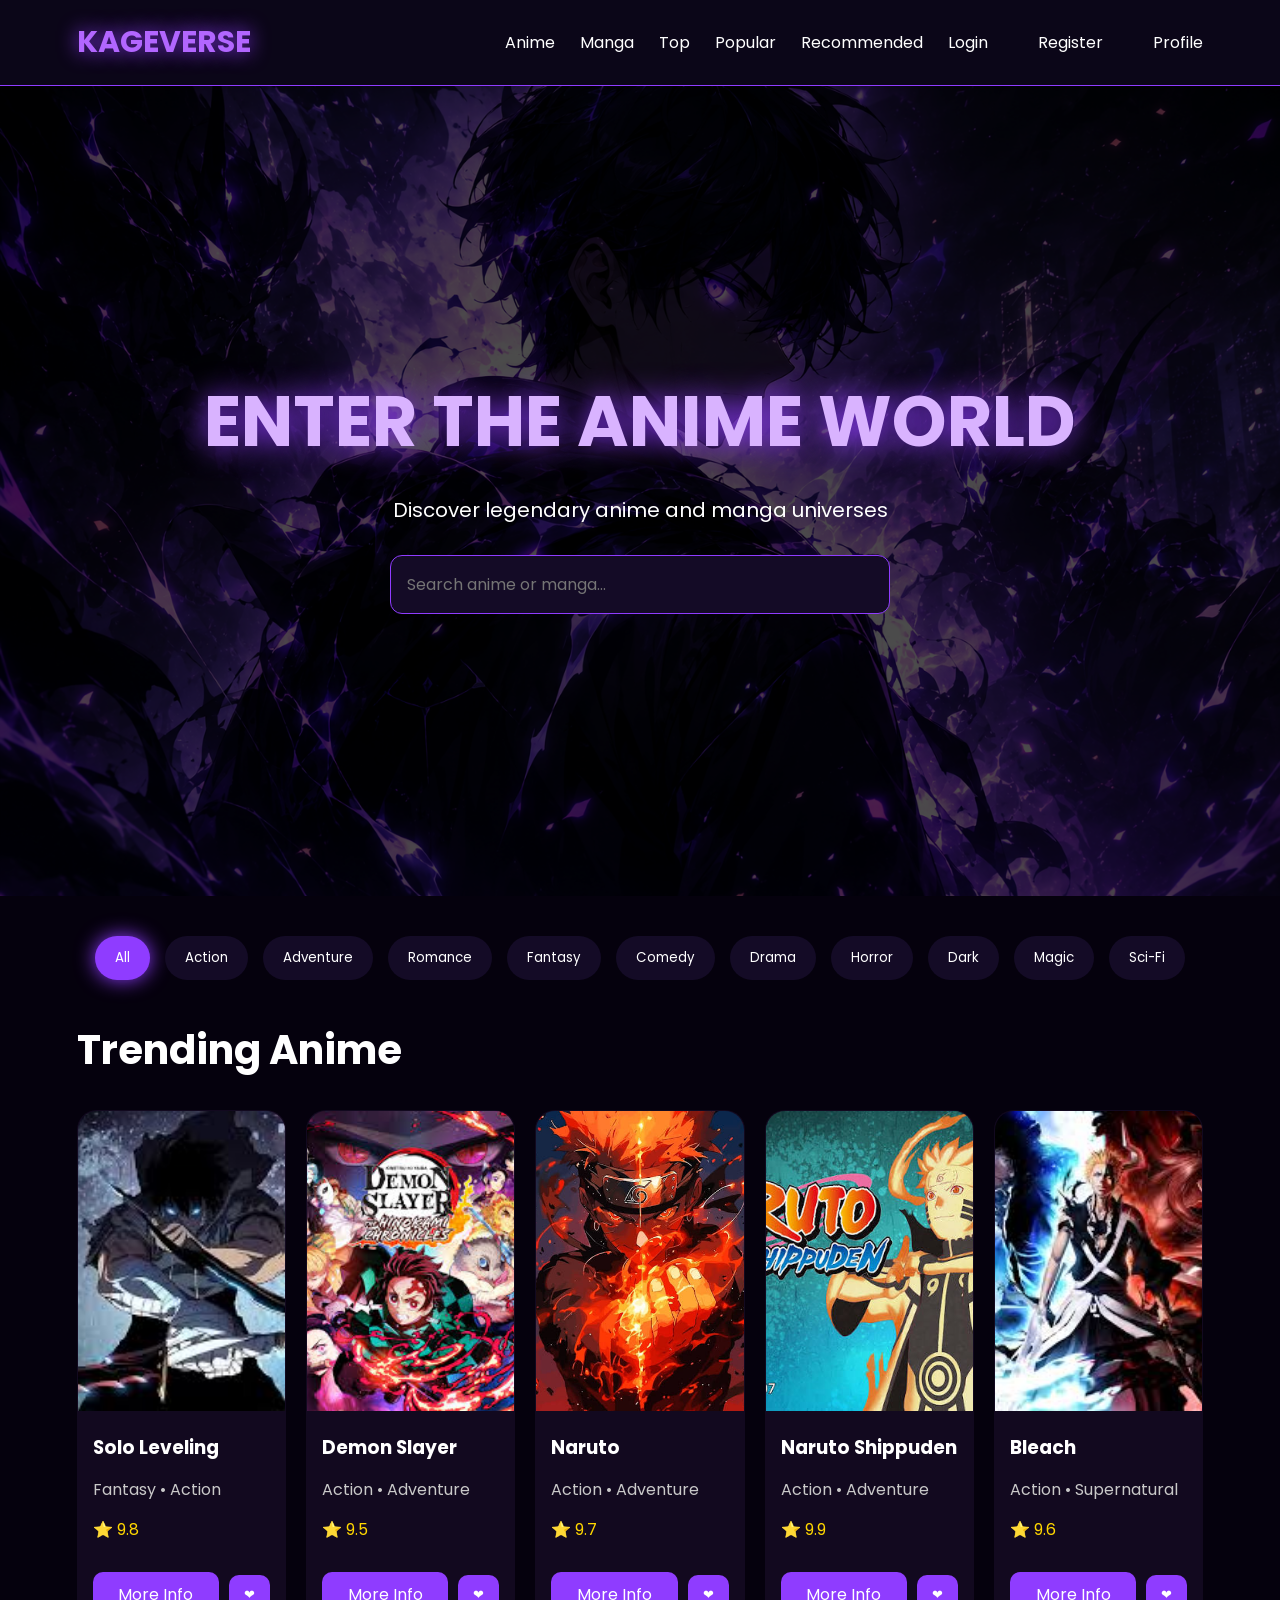
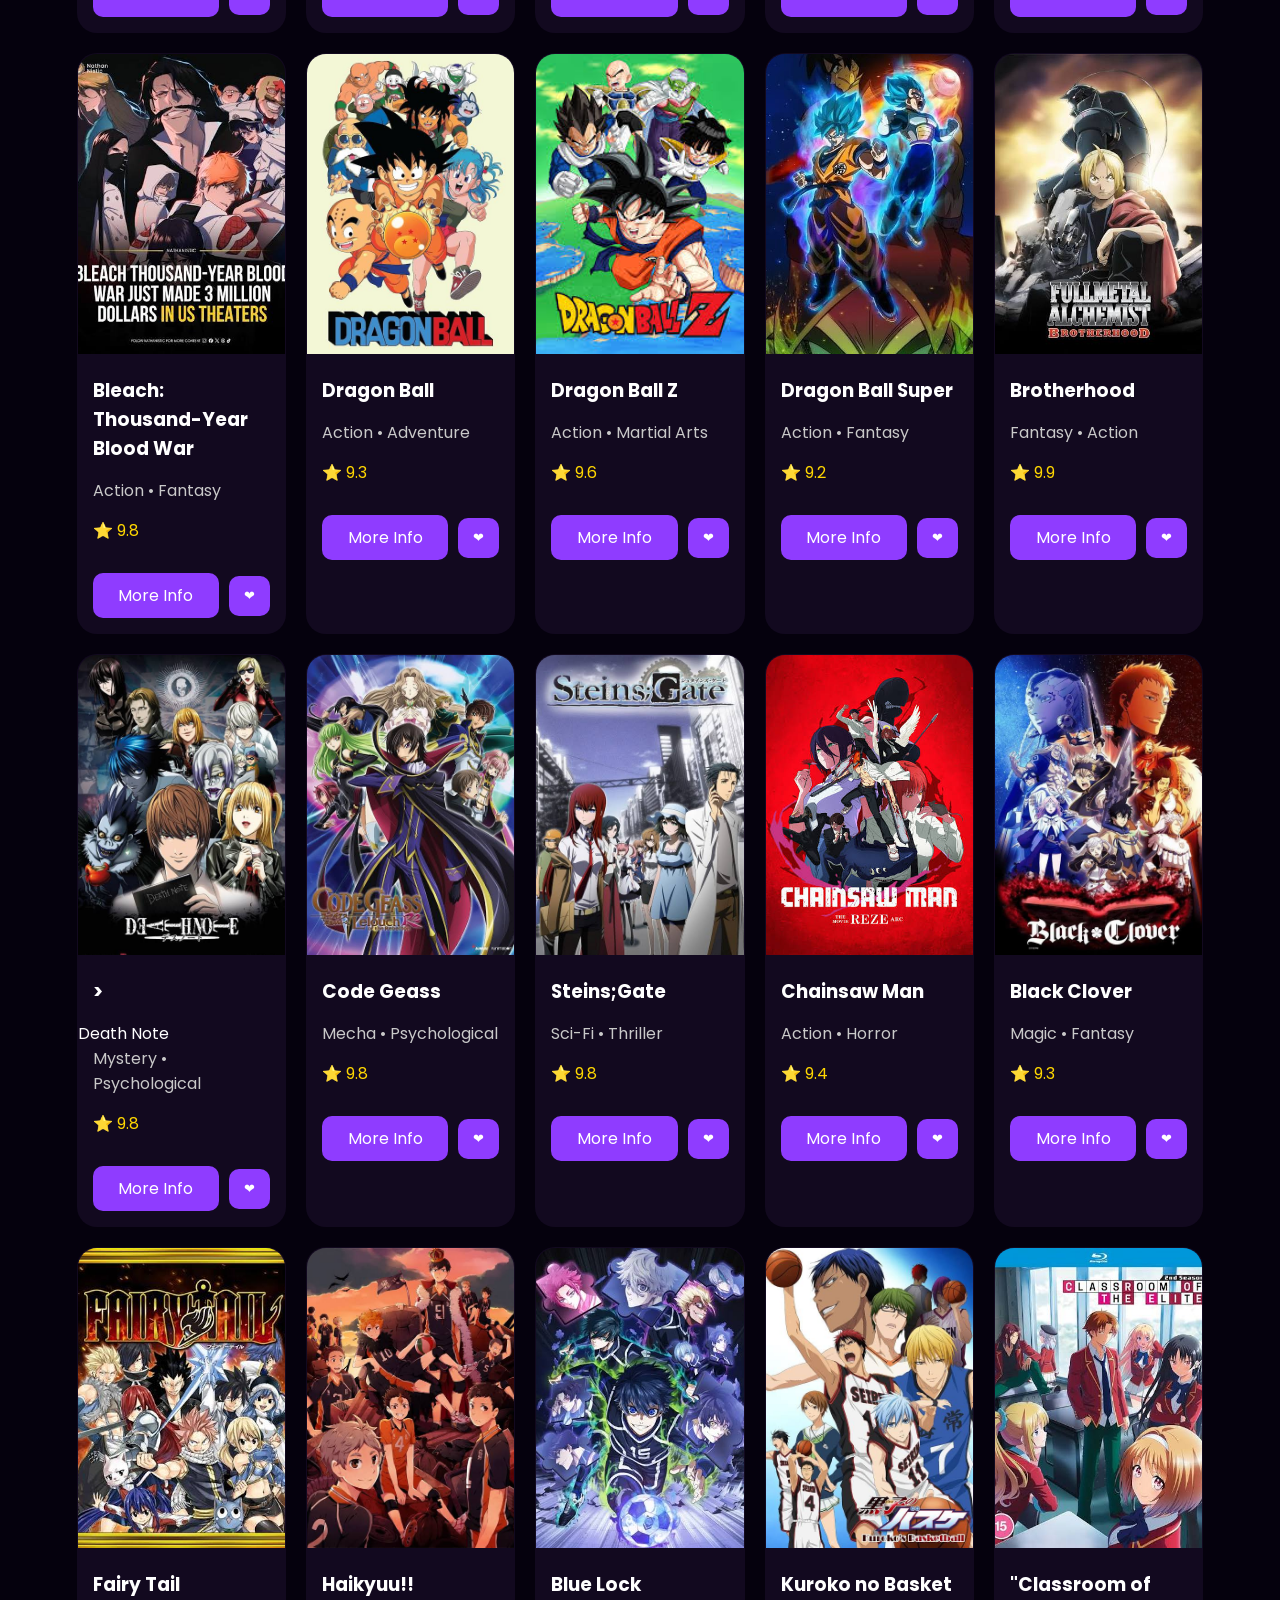
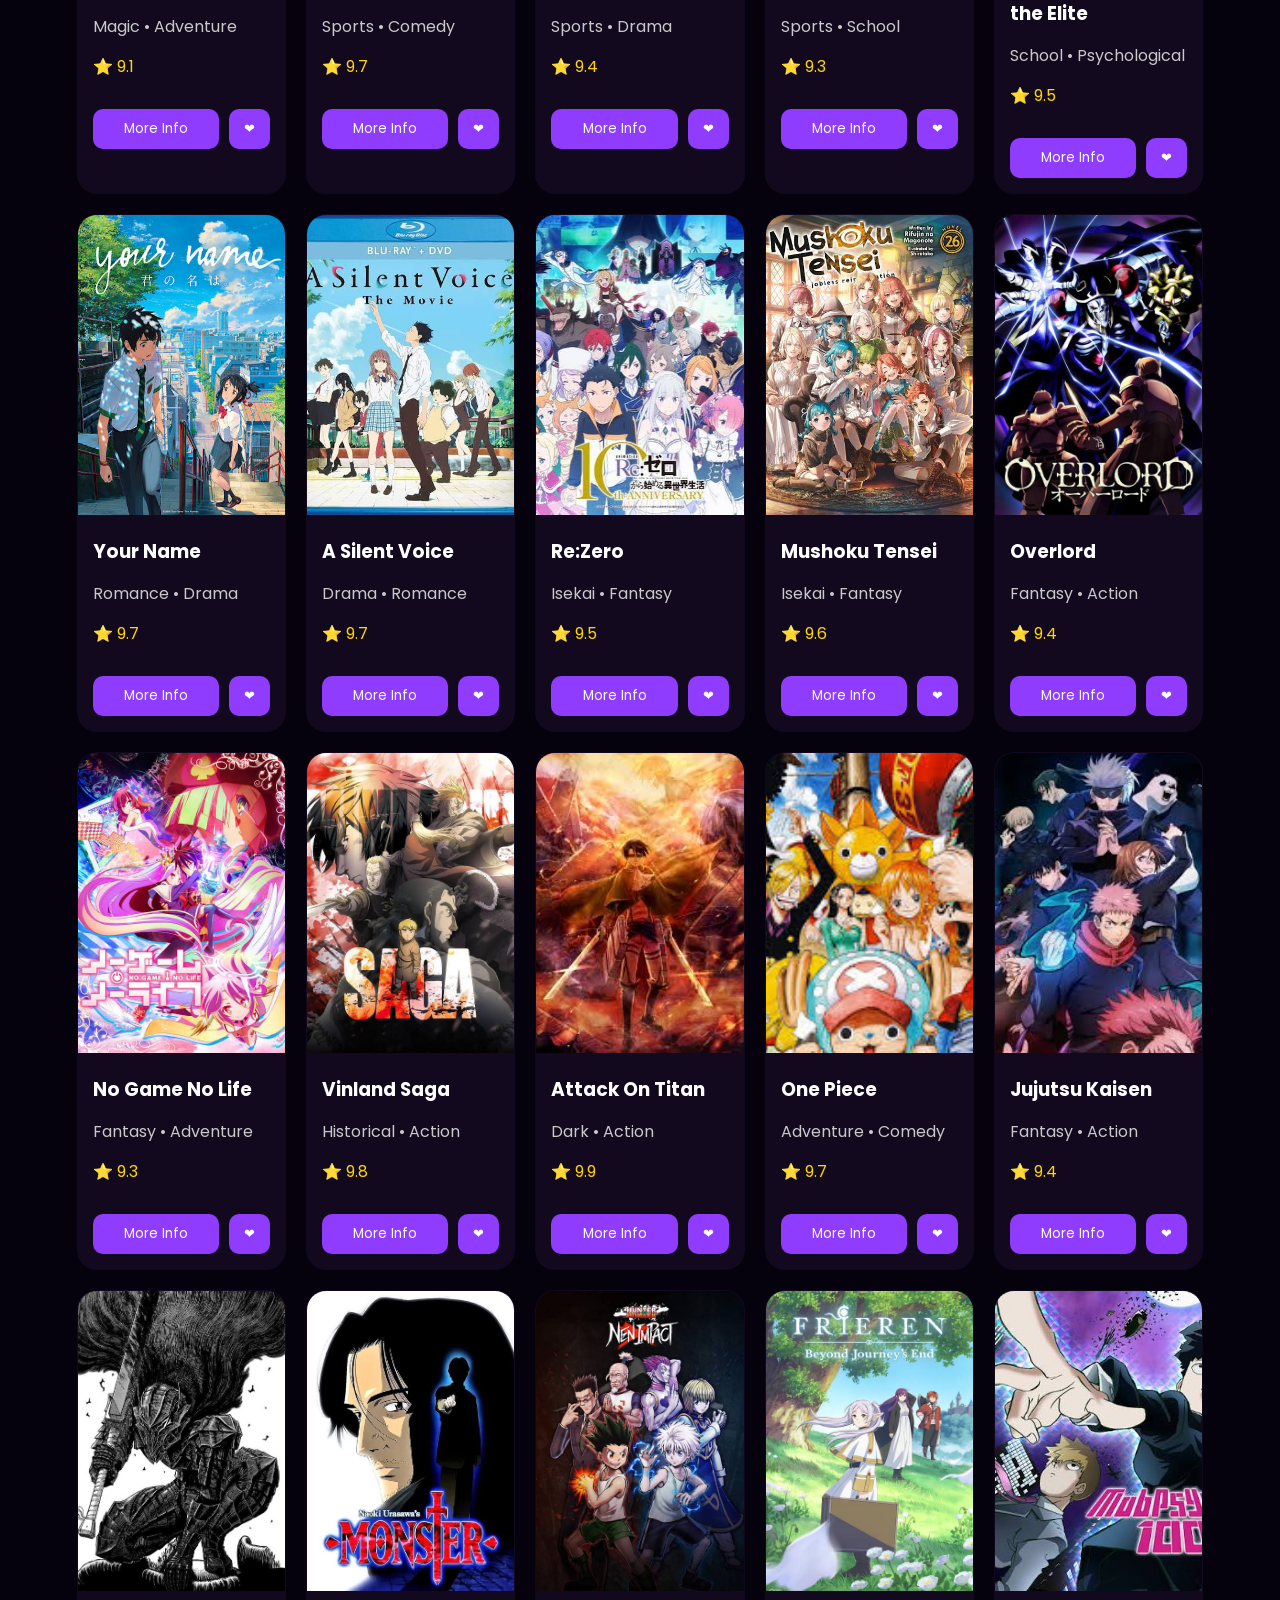
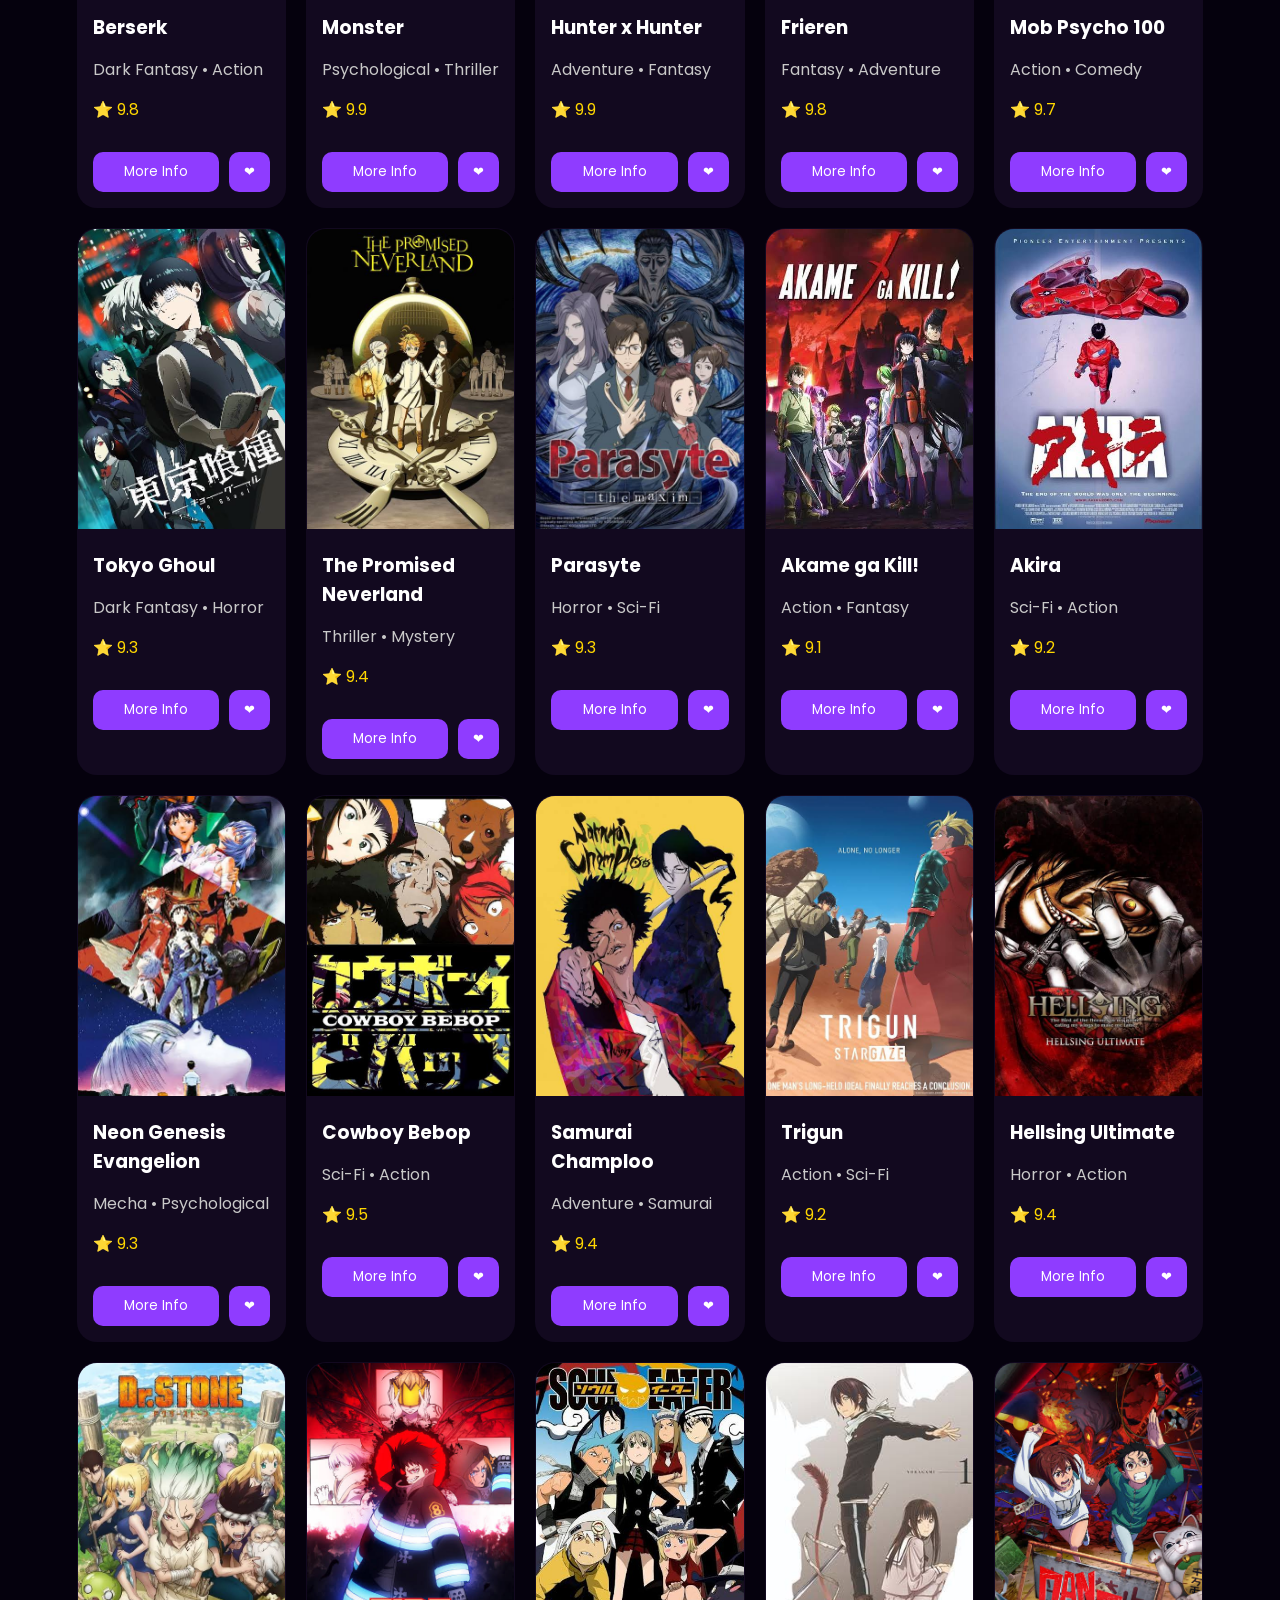
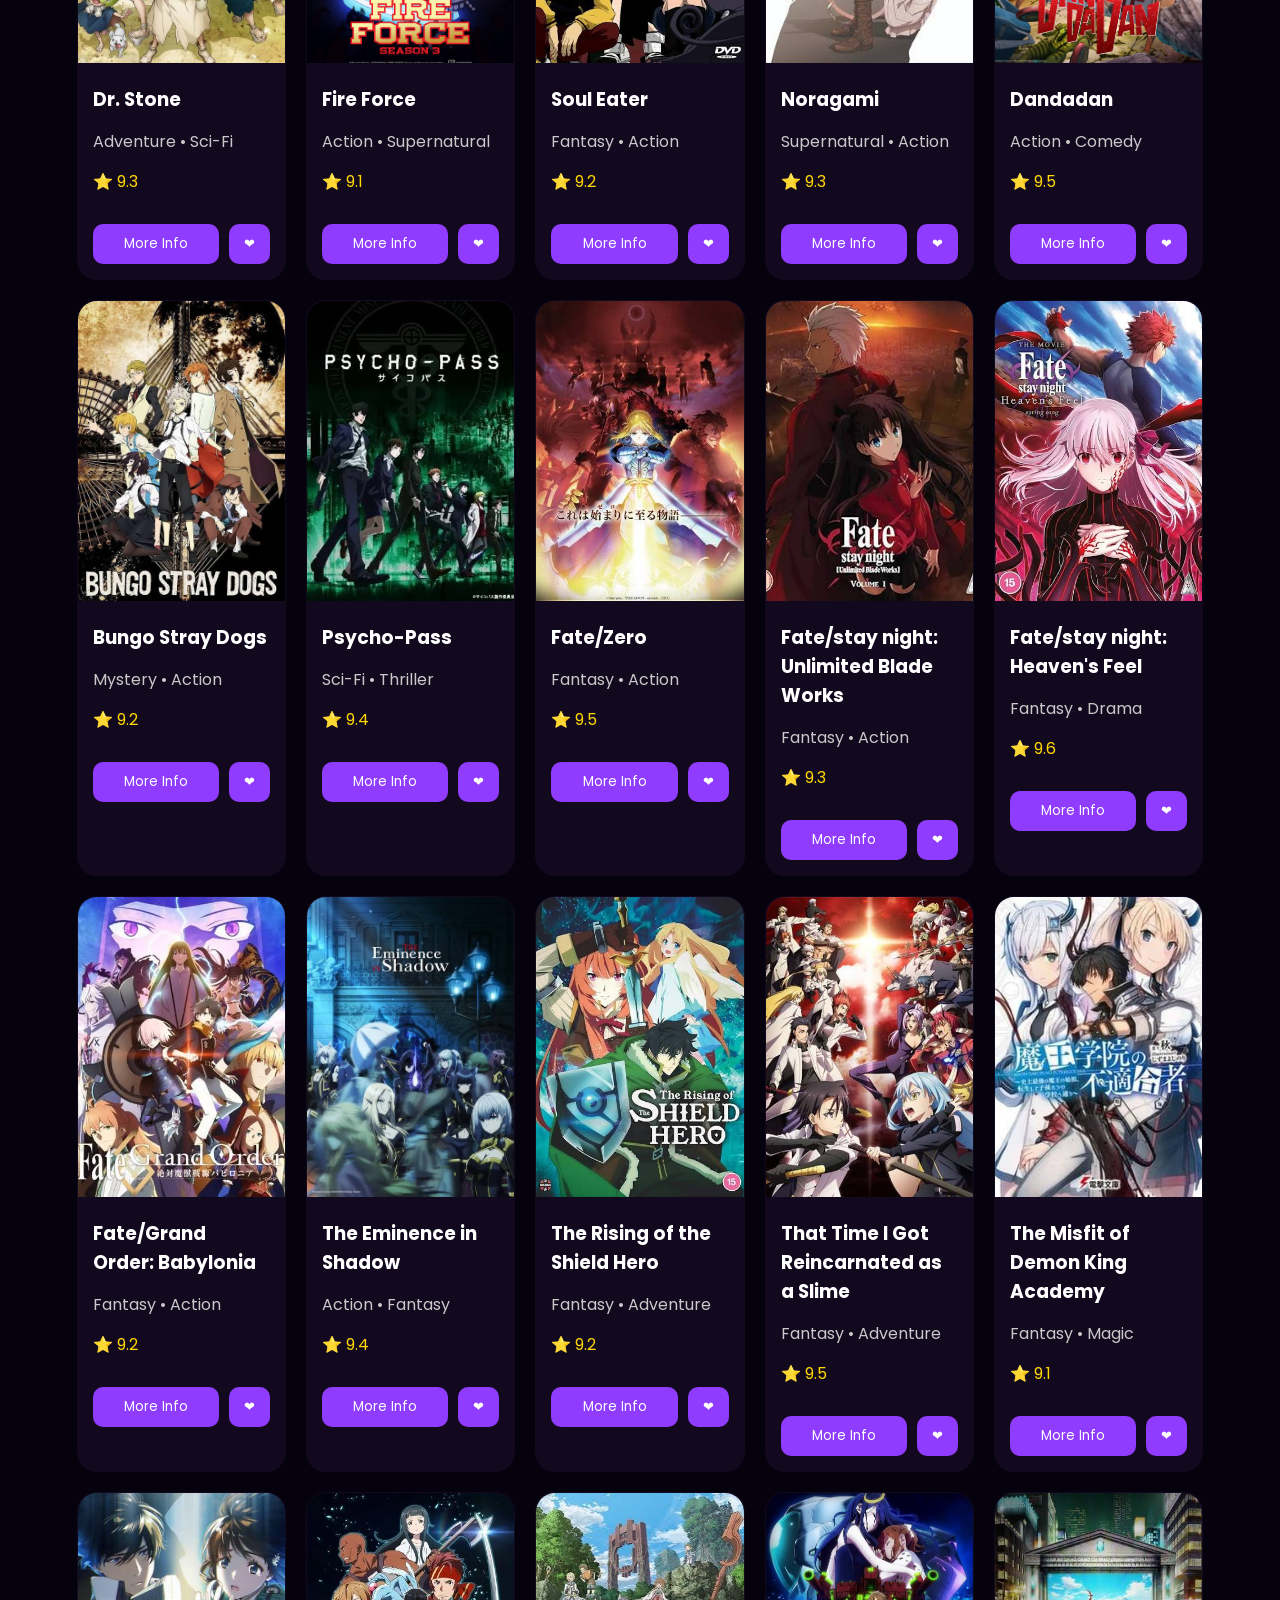
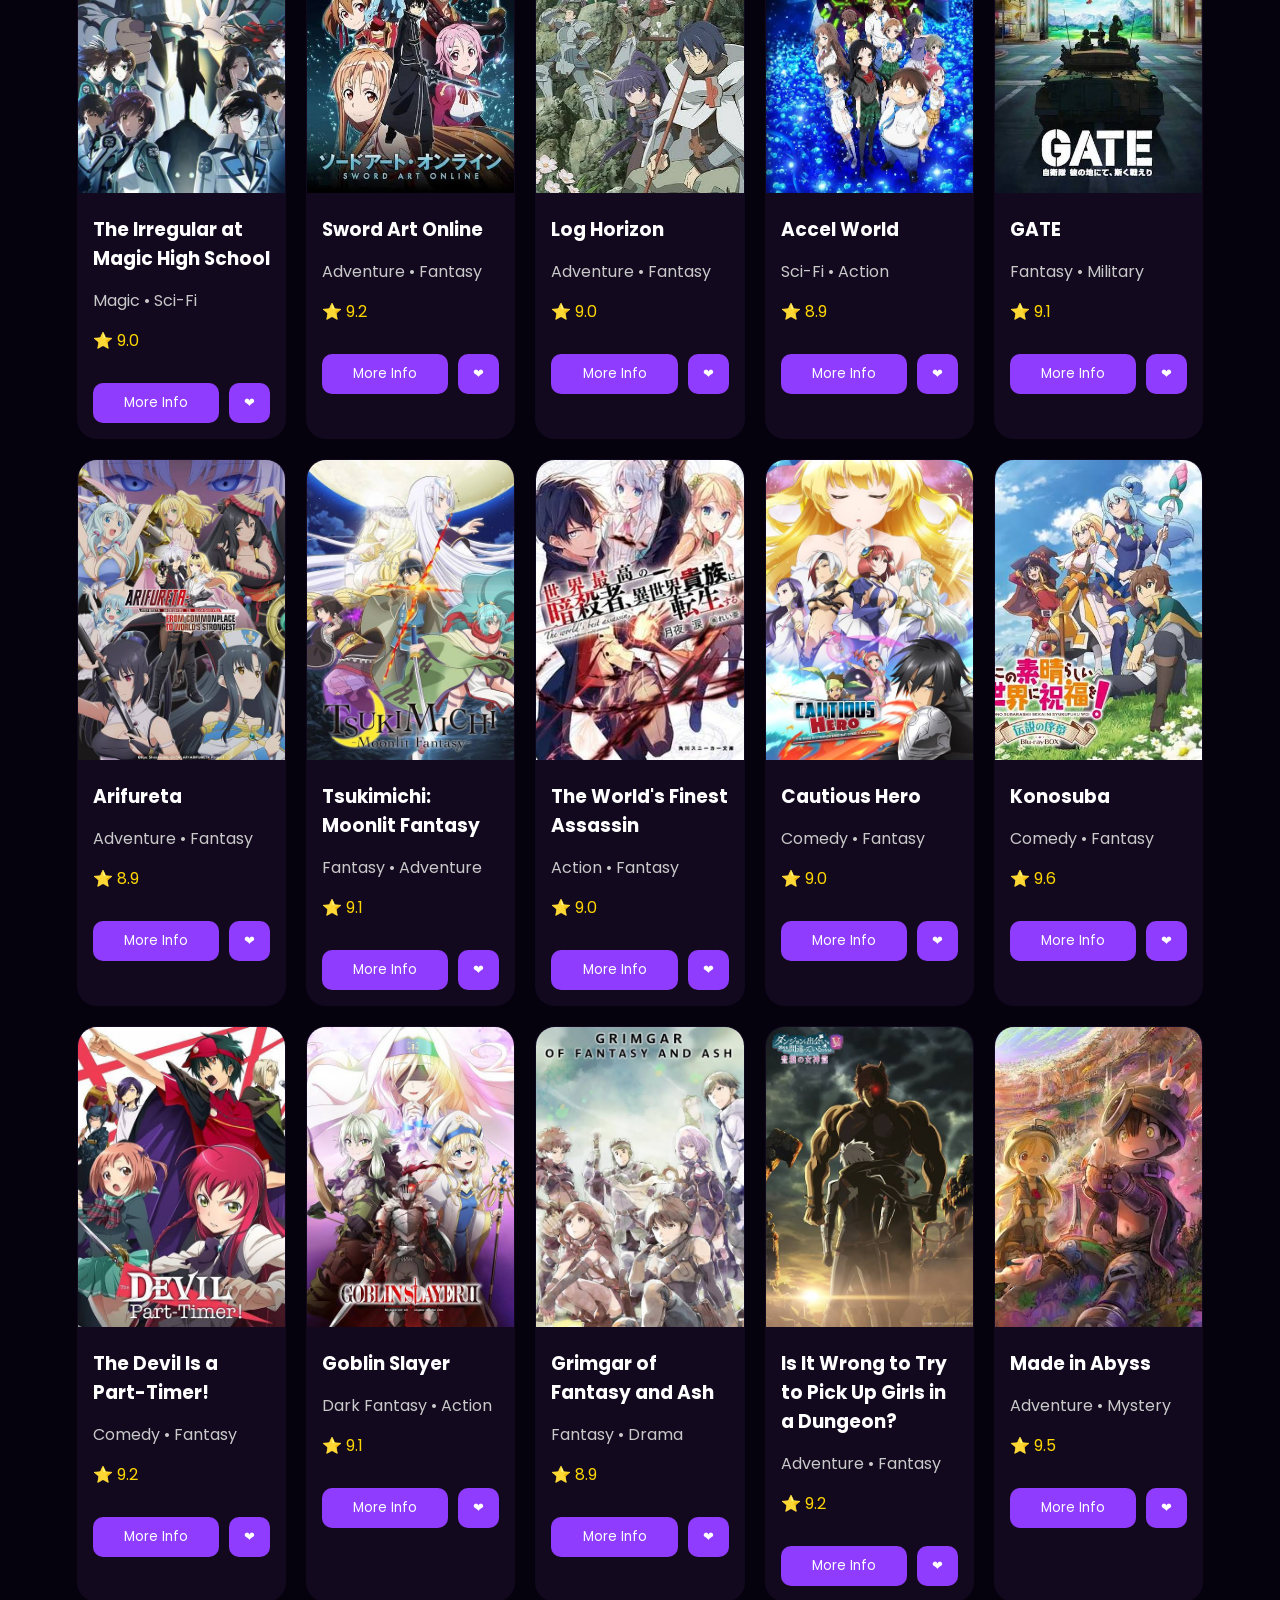
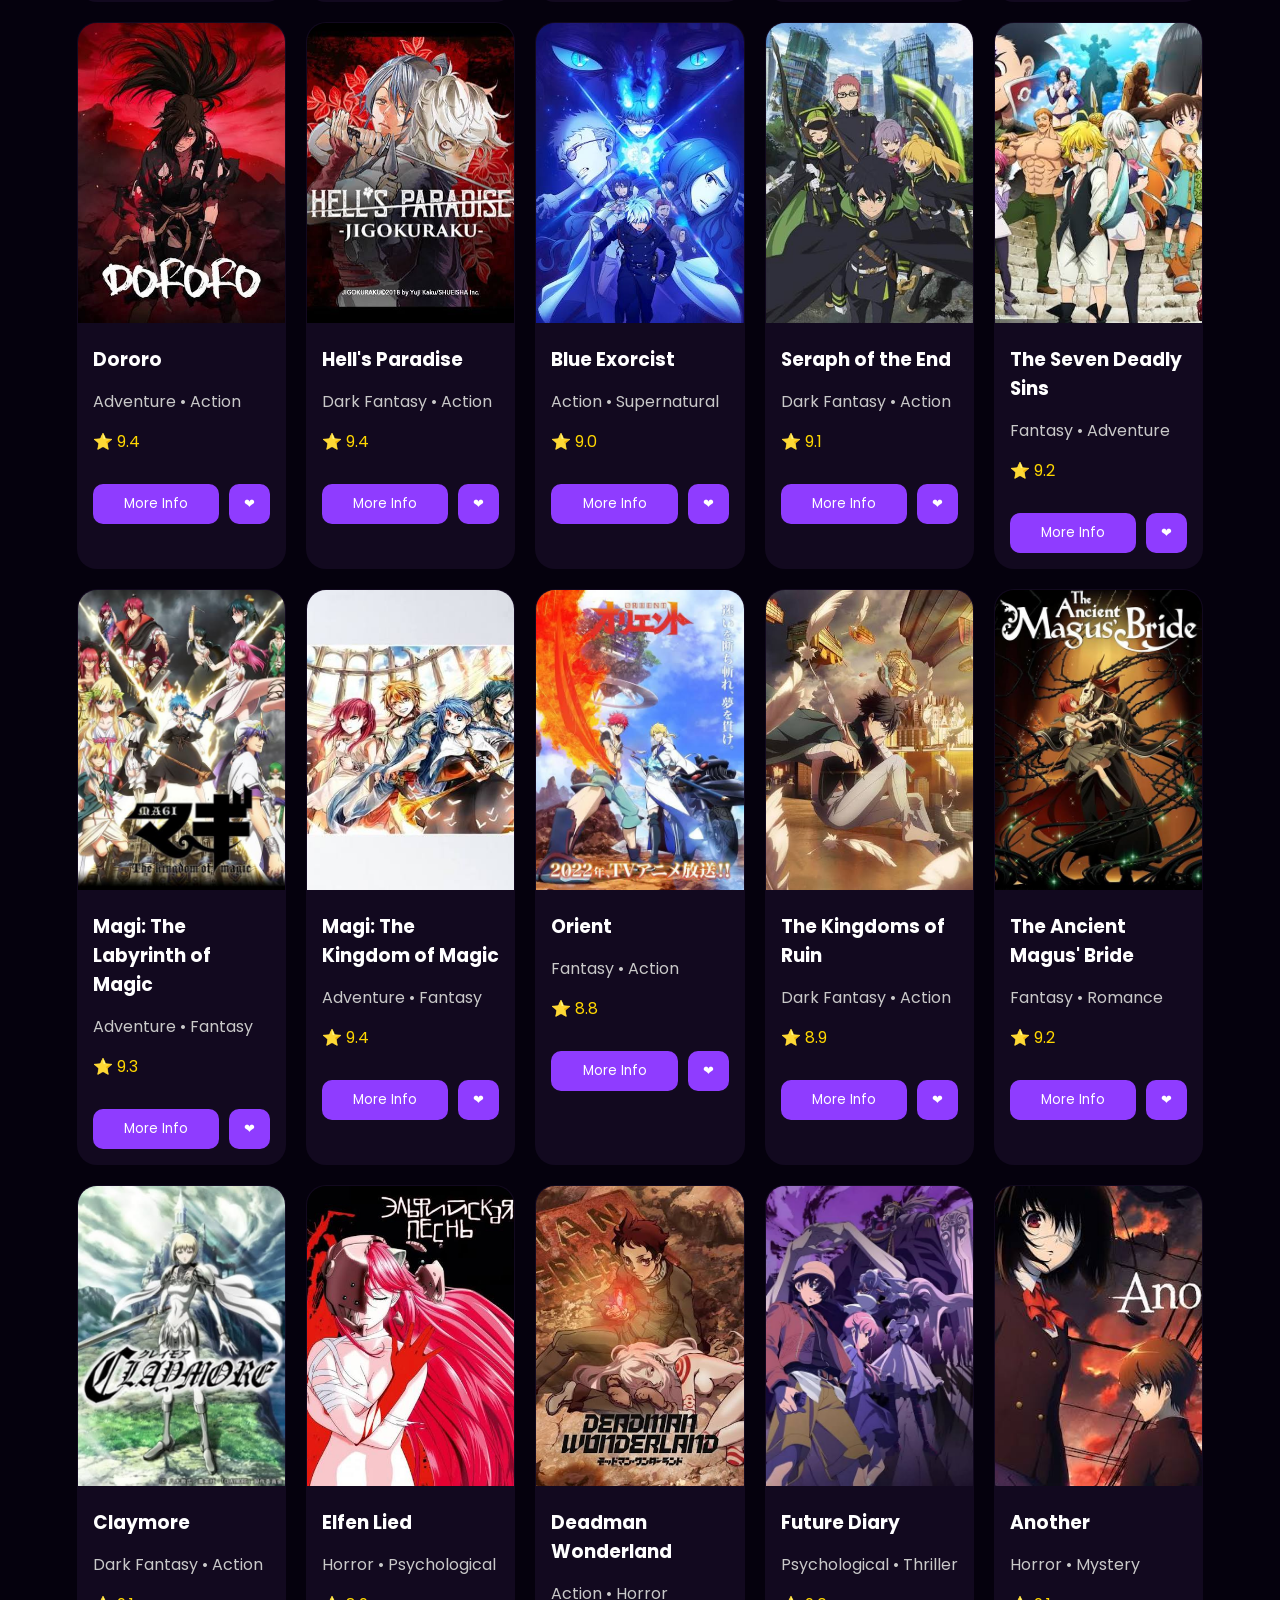
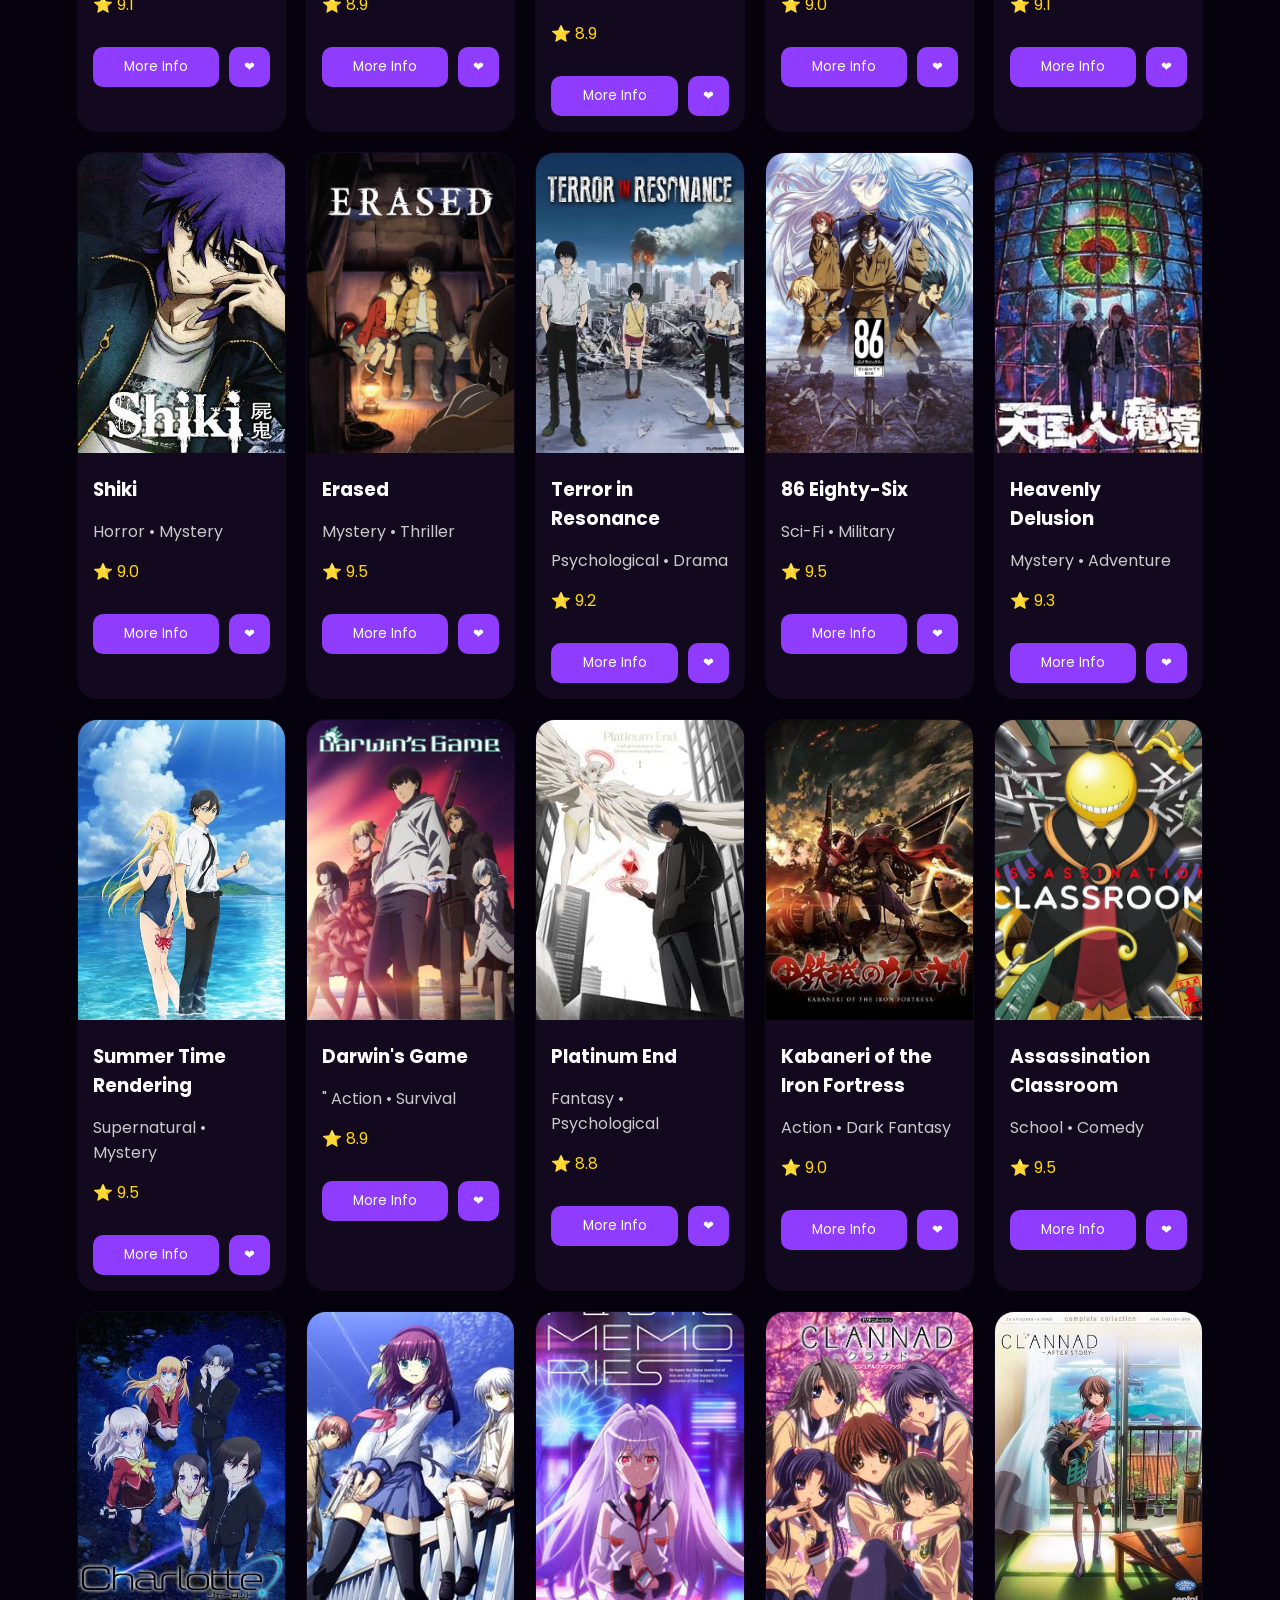
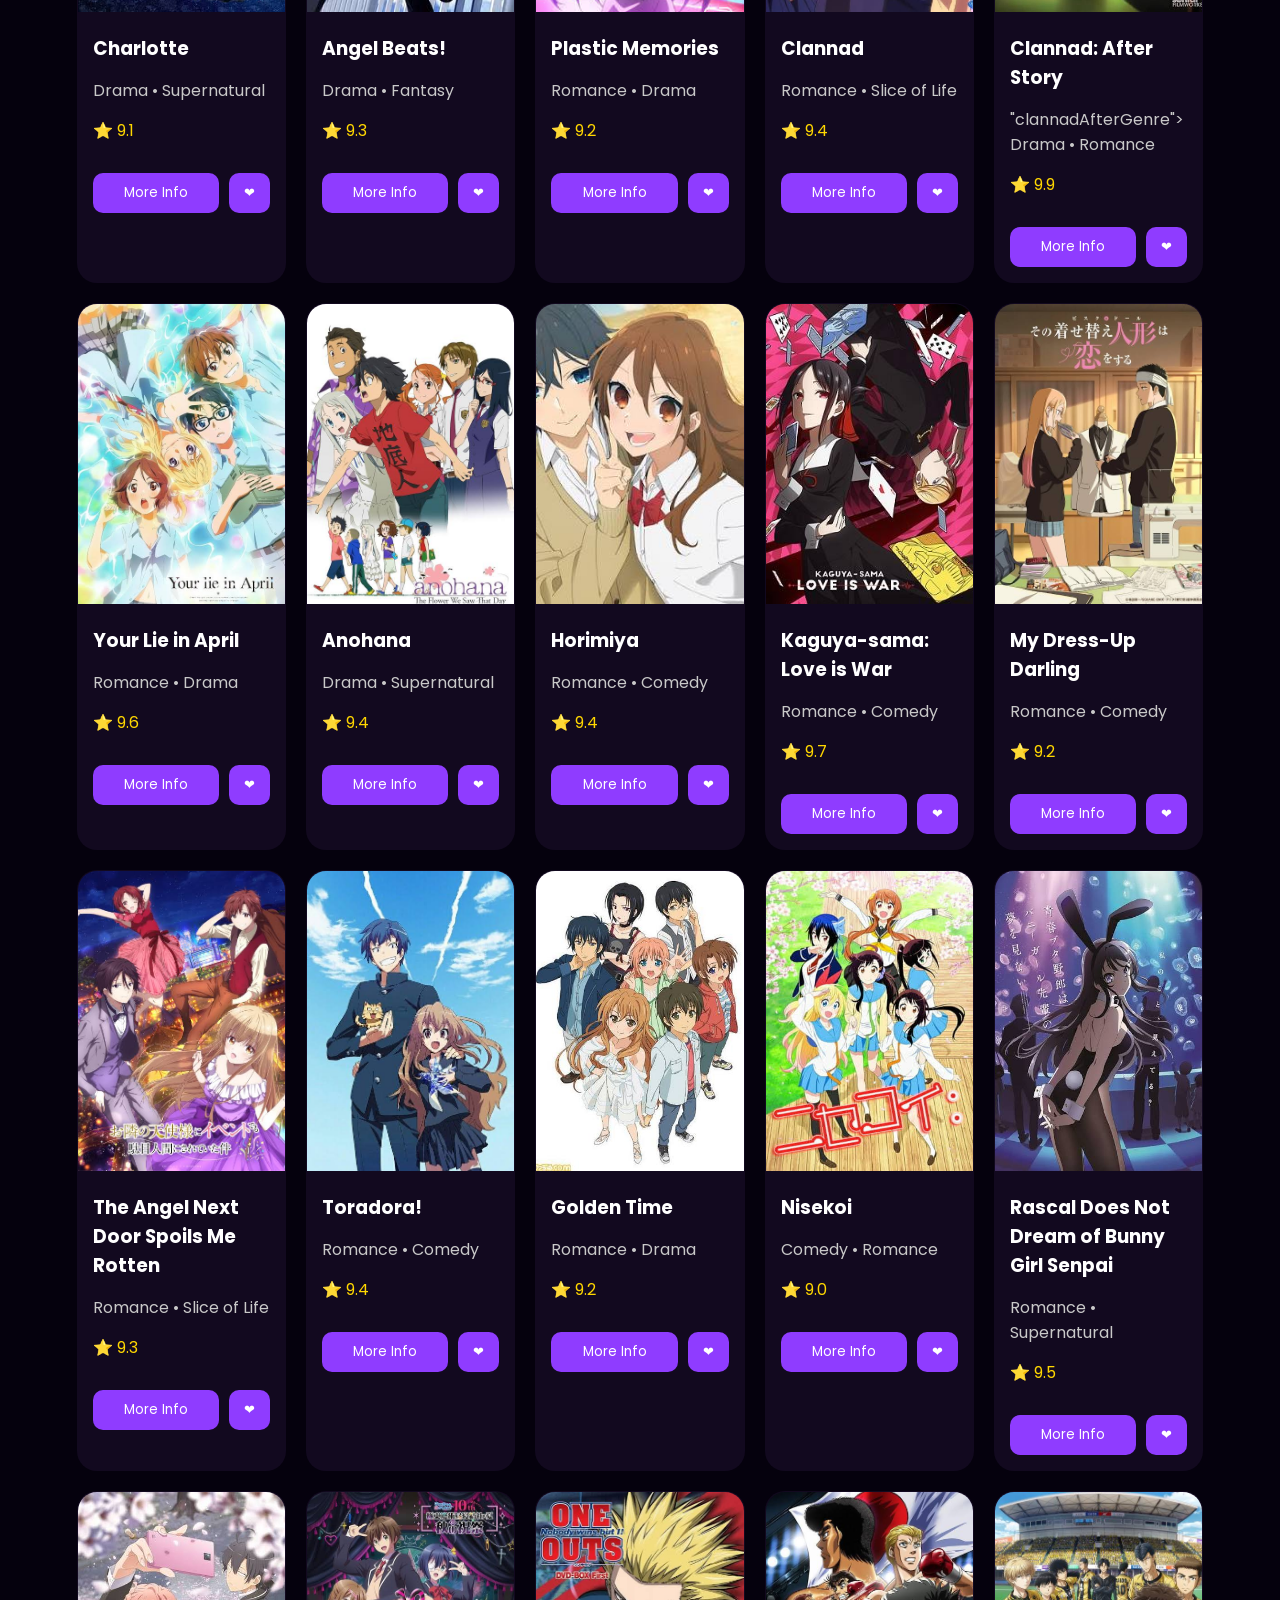
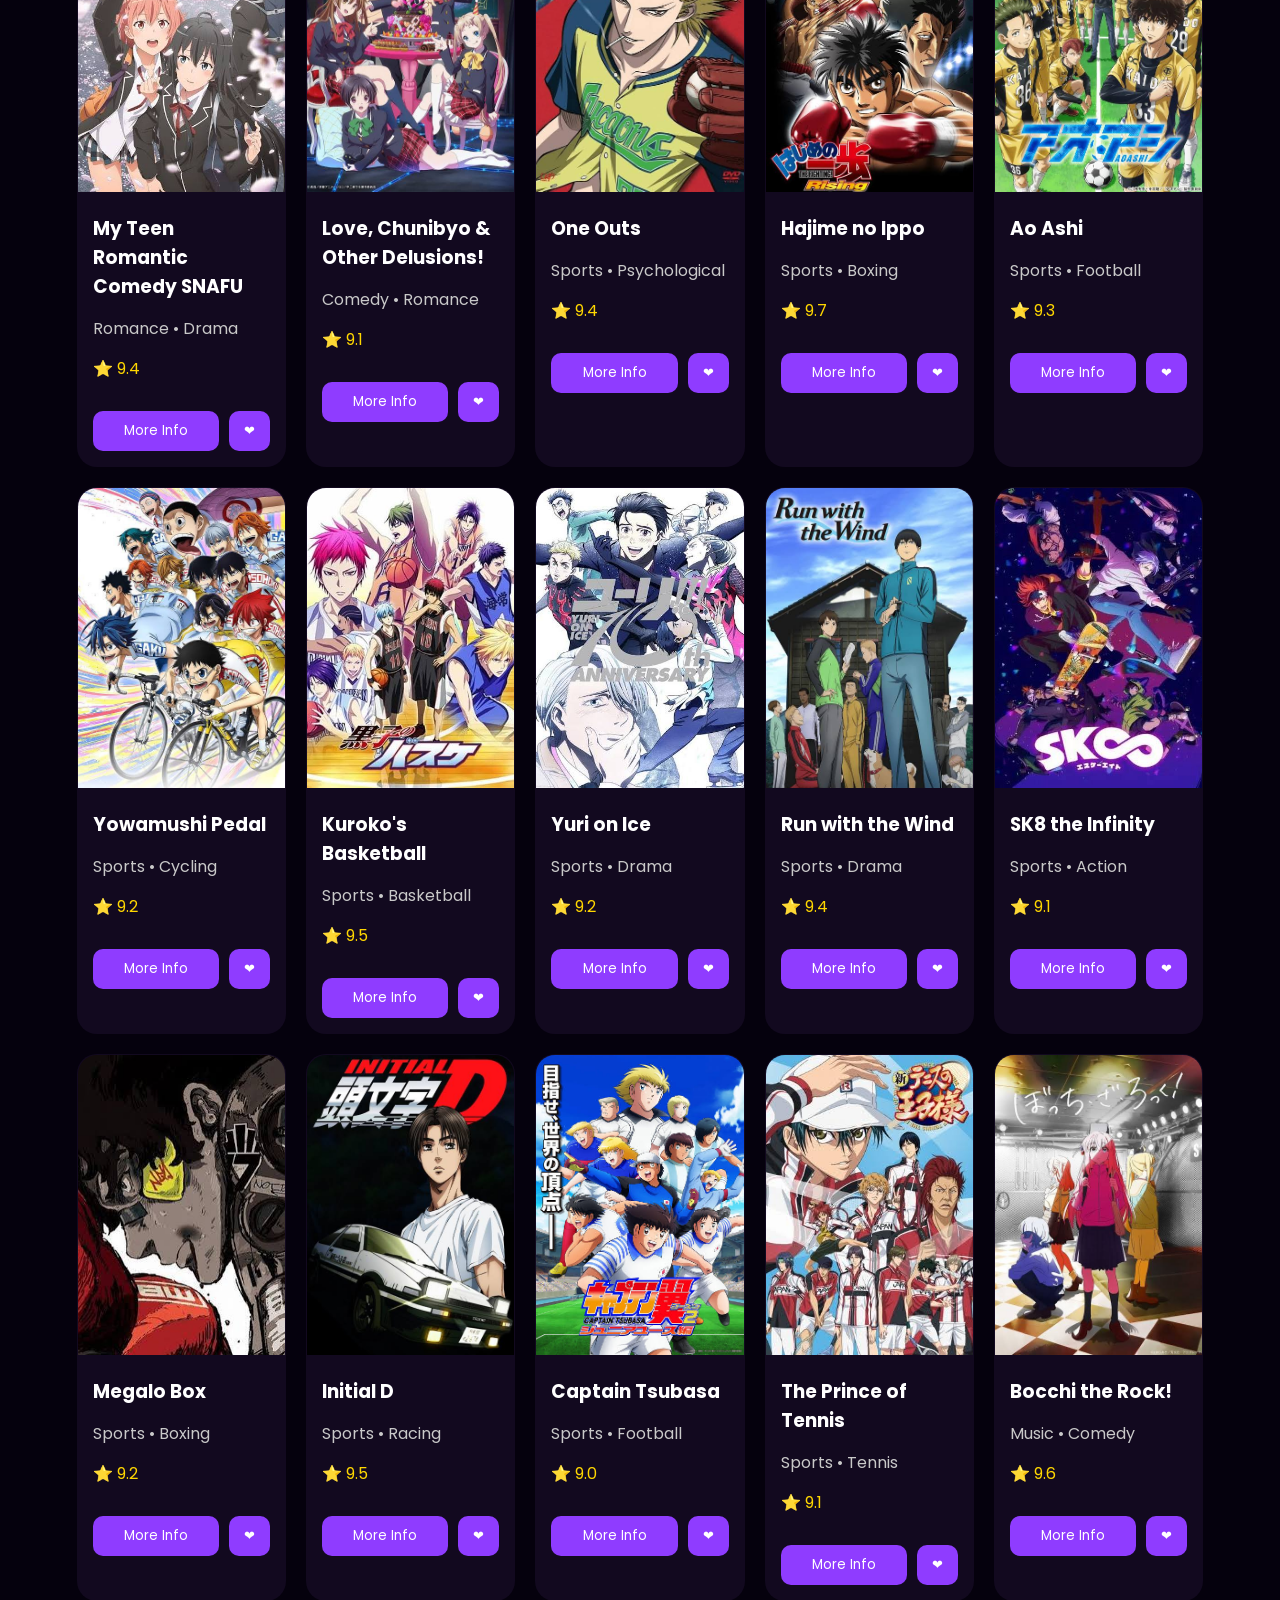
==== index.html @ c32a6912 "Initial website upload" ====
<!DOCTYPE html>
<html lang="en">
<head>
<meta charset="UTF-8">
<meta name="viewport" content="width=device-width, initial-scale=1.0">
<title>KAGEVERSE</title>

<link rel="stylesheet" href="style.css">

<link rel="preconnect" href="https://fonts.googleapis.com">
<link href="https://fonts.googleapis.com/css2?family=Poppins:wght@300;400;500;600;700&display=swap" rel="stylesheet">
</head>

<body>

<header class="navbar">

<div class="logo">
KAGEVERSE
</div>

<nav class="nav-links" id="navLinks">

<a href="#">Anime</a>
<a href="#" >Manga</a>
<a href="#" >Top</a>
<a href="#" >Popular</a>
<a href="#">Recommended</a>

</select>

<a href="#" >Login</a>
<a href="#" ></a>Register</a>
<a href="#" ></a>Profile</a>
</nav>

<div class="menu-btn" id="menuBtn">
☰
</div>

</header>

<section class="hero">

<div class="hero-overlay"></div>

<div class="hero-content">

<h1 >
ENTER THE ANIME WORLD
</h1>

<p>
Discover legendary anime and manga universes
</p>

<div class="search-box">
<input
type="text"
id="searchInput"
placeholder="Search anime or manga..."
>
<div class="autocomplete-box" id="autocompleteBox"></div>

</div>

</div>

</section>

<section class="categories">

<button class="category-btn active"> All </button>

<button class="category-btn"> Action </button>

<button class="category-btn"> Adventure </button>

<button class="category-btn">  Romance </button>

<button class="category-btn"> Fantasy </button>

<button class="category-btn"> Comedy </button>

<button class="category-btn" > Drama </button>

<button class="category-btn" > Horror </button>

<button class="category-btn" > Dark </button>

<button class="category-btn"> Magic </button>

<button class="category-btn"> Sci-Fi </button>

</section>

<section class="anime-section">

<h2 class="section-title" >
Trending Anime
</h2>

<div class="anime-grid" id="animeGrid">

<div class="anime-card" data-id="1" data-category="Action">

<img src="images/anime/solo.jpg">

<h3> 
Solo Leveling
</h3>

<p> 
Fantasy • Action
</p>

<span>⭐ 9.8</span>

<div class="card-buttons">

<a href="anime.html?id=1" class="info-btn" >
More Info
</a>

<button class="like-btn">
❤
</button>

</div>

</div>

<div class="anime-card" data-id="2" data-category="Action">

<img src="images/anime/demon.jpg">

<h3> 
Demon Slayer
</h3>

<p> 
Action • Adventure
</p>

<span>⭐ 9.5</span>

<div class="card-buttons">

<a href="anime.html?id=2" class="info-btn" >
    
More Info
</a>

<button class="like-btn">
❤
</button>

</div>

</div>

<div class="anime-card" data-id="3" data-category="Adventure">
<img src="images/anime/naruto.jpg">
<h3>Naruto</h3>
<p> Action • Adventure</p>
<span>⭐ 9.7</span>
<div class="card-buttons">
<a href="anime.html?id=3" class="info-btn"> More Info
</a>
<button class="like-btn">❤</button>
</div>
</div>

<div class="anime-card" data-id="4" data-category="Adventure">
<img src="images/anime/naruto-shippuden.jpg">
<h3> Naruto Shippuden</h3>
<p> Action • Adventure</p>
<span>⭐ 9.9</span>
<div class="card-buttons">
<a href="anime.html?id=4" class="info-btn" > More Info
</a>
<button class="like-btn">❤</button>
</div>
</div>

<div class="anime-card" data-id="5" data-category="Supernatural">
<img src="images/anime/bleach.jpg">
<h3> Bleach</h3>
<p> Action • Supernatural</p>
<span>⭐ 9.6</span>
<div class="card-buttons">
<a href="anime.html?id=5" class="info-btn" > More Info
</a>
<button class="like-btn">❤</button>
</div>
</div>

<div class="anime-card" data-id="6" data-category="Fantasy">
<img src="images/anime/bleach-thousand-year-blood-war.jpg">
<h3> Bleach: Thousand-Year Blood War</h3>
<p> Action • Fantasy</p>
<span>⭐ 9.8</span>
<div class="card-buttons">
<a href="anime.html?id=6" class="info-btn" >  More Info
</a>
<button class="like-btn">❤</button>
</div>
</div>

<div class="anime-card" data-id="7" data-category="Action">
<img src="images/anime/dragon-ball.jpg">
<h3> Dragon Ball</h3>
<p> Action • Adventure</p>
<span>⭐ 9.3</span>
<div class="card-buttons">
<a href="anime.html?id=7" class="info-btn" >  More Info
</a>
<button class="like-btn">❤</button>
</div>
</div>

<div class="anime-card" data-id="8" data-category="Action">
<img src="images/anime/dragon-ball-z.jpg">
<h3> Dragon Ball Z</h3>
<p> Action • Martial Arts</p>
<span>⭐ 9.6</span>
<div class="card-buttons">
<a href="anime.html?id=8" class="info-btn" >  More Info
</a>
<button class="like-btn">❤</button>
</div>
</div>

<div class="anime-card" data-id="9" data-category="Fantasy">
<img src="images/anime/dragon-ball-super.jpg">
<h3> Dragon Ball Super</h3>
<p> Action • Fantasy</p>
<span>⭐ 9.2</span>
<div class="card-buttons">
<a href="anime.html?id=9" class="info-btn"> More Info
</a>
<button class="like-btn">❤</button>
</div>
</div>

<div class="anime-card" data-id="10" data-category="Fantasy">
<img src="images/anime/fullmetal-alchemist-brotherhood.jpg">
<h3>  Brotherhood</h3>
<p> Fantasy • Action</p>
<span>⭐ 9.9</span>
<div class="card-buttons">
<a href="anime.html?id=10" class="info-btn" >  More Info
</a>
<button class="like-btn">❤</button>
</div>
</div>

<div class="anime-card" data-id="11" data-category="Mystery">
<img src="images/anime/death-note.jpg">
<h3>></h3> Death Note</h3>
<p> Mystery • Psychological</p>
<span>⭐ 9.8</span>
<div class="card-buttons">
<a href="anime.html?id=11" class="info-btn" >  More Info
</a>
<button class="like-btn">❤</button>
</div>
</div>

<div class="anime-card" data-id="12" data-category="Psychological">
<img src="images/anime/code-geass.jpg">
<h3> Code Geass</h3>
<p> Mecha • Psychological</p>
<span>⭐ 9.8</span>
<div class="card-buttons">
<a href="anime.html?id=12" class="info-btn"> More Info
</a>
<button class="like-btn">❤</button>
</div>
</div>

<div class="anime-card" data-id="13" data-category="Sci-Fi">
<img src="images/anime/steins-gate.jpg">
<h3> Steins;Gate</h3>
<p> Sci-Fi • Thriller</p>
<span>⭐ 9.8</span>
<div class="card-buttons">
<a href="anime.html?id=13" class="info-btn" >  More Info
</a>
<button class="like-btn">❤</button>
</div>
</div>

<div class="anime-card" data-id="14" data-category="Horror">
<img src="images/anime/chainsaw-man.jpg">
<h3> Chainsaw Man</h3>
<p> Action • Horror</p>
<span>⭐ 9.4</span>
<div class="card-buttons">
<a href="anime.html?id=14" class="info-btn" >  More Info
</a>
<button class="like-btn">❤</button>
</div>
</div>

<div class="anime-card" data-id="15" data-category="Magic">
<img src="images/anime/black-clover.jpg">
<h3> Black Clover</h3>
<p> Magic • Fantasy</p>
<span>⭐ 9.3</span>
<div class="card-buttons">
<a href="anime.html?id=15" class="info-btn" >  More Info
</a>
<button class="like-btn">❤</button>
</div>
</div>

<div class="anime-card" data-id="16" data-category="Magic">
<img src="images/anime/fairy-tail.jpg">
<h3>Fairy Tail</h3>
<p> Magic • Adventure</p>
<span>⭐ 9.1</span>
<div class="card-buttons">
<button class="info-btn" >More Info</button>
<button class="like-btn">❤</button>
</div>
</div>

<div class="anime-card" data-id="17" data-category="Sports">
<img src="images/anime/haikyuu.jpg">
<h3> Haikyuu!!</h3>
<p> Sports • Comedy</p>
<span>⭐ 9.7</span>
<div class="card-buttons">
<button class="info-btn" >More Info</button>
<button class="like-btn">❤</button>
</div>
</div>

<div class="anime-card" data-id="18" data-category="Sports">
<img src="images/anime/blue-lock.jpg">
<h3>Blue Lock</h3>
<p> Sports • Drama</p>
<span>⭐ 9.4</span>
<div class="card-buttons">
<button class="info-btn" >More Info</button>
<button class="like-btn">❤</button>
</div>
</div>

<div class="anime-card" data-id="19" data-category="Sports">
<img src="images/anime/kuroko-no-basket.jpg">
<h3> Kuroko no Basket</h3>
<p>Sports • School</p>
<span>⭐ 9.3</span>
<div class="card-buttons">
<button class="info-btn" >More Info</button>
<button class="like-btn">❤</button>
</div>
</div>

<div class="anime-card" data-id="20" data-category="School">
<img src="images/anime/classroom-of-the-elite.jpg">
<h3> "Classroom of the Elite</h3>
<p> School • Psychological</p>
<span>⭐ 9.5</span>
<div class="card-buttons">
<button class="info-btn" >More Info</button>
<button class="like-btn">❤</button>
</div>
</div>

<div class="anime-card" data-id="21" data-category="Romance">
<img src="images/anime/your-name.jpg">
<h3> Your Name</h3>
<p> Romance • Drama</p>
<span>⭐ 9.7</span>
<div class="card-buttons">
<button class="info-btn" >More Info</button>
<button class="like-btn">❤</button>
</div>
</div>

<div class="anime-card" data-id="22" data-category="Romance">
<img src="images/anime/a-silent-voice.jpg">
<h3> A Silent Voice</h3>
<p> Drama • Romance</p>
<span>⭐ 9.7</span>
<div class="card-buttons">
<button class="info-btn" >More Info</button>
<button class="like-btn">❤</button>
</div>
</div>

<div class="anime-card" data-id="23" data-category="Isekai">
<img src="images/anime/re-zero.jpg">
<h3>Re:Zero</h3>
<p> Isekai • Fantasy</p>
<span>⭐ 9.5</span>
<div class="card-buttons">
<button class="info-btn" >More Info</button>
<button class="like-btn">❤</button>
</div>
</div>

<div class="anime-card" data-id="24" data-category="Isekai">
<img src="images/anime/mushoku-tensei.jpg">
<h3>Mushoku Tensei</h3>
<p> Isekai • Fantasy</p>
<span>⭐ 9.6</span>
<div class="card-buttons">
<button class="info-btn" >More Info</button>
<button class="like-btn">❤</button>
</div>
</div>

<div class="anime-card" data-id="25" data-category="Fantasy">
<img src="images/anime/overlord.jpg">
<h3> Overlord</h3>
<p> Fantasy • Action</p>
<span>⭐ 9.4</span>
<div class="card-buttons">
<button class="info-btn" >More Info</button>
<button class="like-btn">❤</button>
</div>
</div>

<div class="anime-card" data-id="26" data-category="Fantasy">
<img src="images/anime/no-game-no-life.jpg">
<h3> No Game No Life</h3>
<p> Fantasy • Adventure</p>
<span>⭐ 9.3</span>
<div class="card-buttons">
<button class="info-btn" >More Info</button>
<button class="like-btn">❤</button>
</div>
</div>

<div class="anime-card" data-id="27" data-category="Historical">
<img src="images/anime/vinland-saga.jpg">
<h3> Vinland Saga</h3>
<p> Historical • Action</p>
<span>⭐ 9.8</span>
<div class="card-buttons">
<button class="info-btn" >More Info</button>
<button class="like-btn">❤</button>
</div>
</div>

<div class="anime-card" data-id="28" data-category="Dark">

<img src="images/anime/aot.jpg">

<h3>
Attack On Titan
</h3>

<p> 
Dark • Action
</p>

<span>⭐ 9.9</span>

<div class="card-buttons">

<button class="info-btn" >
More Info
</button>

<button class="like-btn">
❤
</button>

</div>

</div>

<div class="anime-card" data-id="29" data-category="Adventure">

<img src="images/anime/onepiece.jpg">

<h3> 
One Piece
</h3>

<p> 
Adventure • Comedy
</p>

<span>⭐ 9.7</span>

<div class="card-buttons">

<button class="info-btn" >
More Info
</button>

<button class="like-btn">
❤
</button>

</div>

</div>

<div class="anime-card" data-id="30" data-category="Fantasy">

<img src="images/anime/jjk.jpg">

<h3> 
Jujutsu Kaisen
</h3>

<p>
Fantasy • Action
</p>

<span>⭐ 9.4</span>

<div class="card-buttons">

<button class="info-btn" >
More Info
</button>

<button class="like-btn">
❤
</button>

</div>

</div>

<div class="anime-card" data-id="31" data-category="Dark Fantasy">

<img src="images/anime/berserk.jpg">

<h3> 
Berserk 
</h3>

<p> 
Dark Fantasy • Action
</p>

<span>⭐ 9.8</span>

<div class="card-buttons">

<button class="info-btn" >
More Info
</button>

<button class="like-btn">
❤
</button>

</div>

</div>

<div class="anime-card" data-id="32" data-category="Psychological">

<img src="images/anime/monster.jpg">

<h3> 
Monster
</h3>

<p> 
Psychological • Thriller
</p>

<span>⭐ 9.9</span>

<div class="card-buttons">

<button class="info-btn" >
More Info
</button>

<button class="like-btn">
❤
</button>

</div>

</div>

<div class="anime-card" data-id="33" data-category="Adventure">

<img src="images/anime/hunterxhunter.jpg">

<h3> 
Hunter x Hunter
</h3>

<p> 
Adventure • Fantasy
</p>

<span>⭐ 9.9</span>

<div class="card-buttons">

<button class="info-btn" >
More Info
</button>

<button class="like-btn">
❤
</button>

</div>

</div>

<div class="anime-card" data-id="34" data-category="Fantasy">

<img src="images/anime/frieren.jpg">

<h3> 
Frieren
</h3>

<p> 
Fantasy • Adventure
</p>

<span>⭐ 9.8</span>

<div class="card-buttons">

<button class="info-btn" >
More Info
</button>

<button class="like-btn">
❤
</button>

</div>

</div>

<div class="anime-card" data-id="35" data-category="Action">

<img src="images/anime/mobpsycho100.jpg">

<h3> 
Mob Psycho 100
</h3>

<p>
Action • Comedy
</p>

<span>⭐ 9.7</span>

<div class="card-buttons">

<button class="info-btn" >
More Info
</button>

<button class="like-btn">
❤
</button>

</div>

</div>

<div class="anime-card" data-id="36" data-category="Dark Fantasy">

<img src="images/anime/tokyoghoul.jpg">

<h3> 
Tokyo Ghoul
</h3>

<p> 
Dark Fantasy • Horror
</p>

<span>⭐ 9.3</span>

<div class="card-buttons">

<button class="info-btn" >
More Info
</button>

<button class="like-btn">
❤
</button>

</div>

</div>

<div class="anime-card" data-id="37" data-category="Thriller">

<img src="images/anime/promisedneverland.jpg">

<h3> 
The Promised Neverland
</h3>

<p> 
Thriller • Mystery
</p>

<span>⭐ 9.4</span>

<div class="card-buttons">

<button class="info-btn" >
More Info
</button>

<button class="like-btn">
❤
</button>

</div>

</div>

<div class="anime-card" data-id="38" data-category="Horror">

<img src="images/anime/parasyte.jpg">

<h3> 
Parasyte
</h3>

<p> 
Horror • Sci-Fi
</p>

<span>⭐ 9.3</span>

<div class="card-buttons">

<button class="info-btn" >
More Info
</button>

<button class="like-btn">
❤
</button>

</div>

</div>

<div class="anime-card" data-id="39" data-category="Action">

<img src="images/anime/akamegakill.jpg">

<h3> 
Akame ga Kill!
</h3>

<p> 
Action • Fantasy
</p>

<span>⭐ 9.1</span>

<div class="card-buttons">

<button class="info-btn" >
More Info
</button>

<button class="like-btn">
❤
</button>

</div>

</div>

<div class="anime-card" data-id="40" data-category="Sci-Fi">

<img src="images/anime/akira.jpg">

<h3>
Akira
</h3>

<p> 
Sci-Fi • Action
</p>

<span>⭐ 9.2</span>

<div class="card-buttons">

<button class="info-btn" >
More Info
</button>

<button class="like-btn">
❤
</button>

</div>

</div>

<div class="anime-card" data-id="41" data-category="Mecha">

<img src="images/anime/evangelion.jpg">

<h3>
Neon Genesis Evangelion
</h3>

<p> 
Mecha • Psychological
</p>

<span>⭐ 9.3</span>

<div class="card-buttons">

<button class="info-btn" >
More Info
</button>

<button class="like-btn">
❤
</button>

</div>

</div>

<div class="anime-card" data-id="42" data-category="Sci-Fi">

<img src="images/anime/cowboybebop.jpg">

<h3> 
Cowboy Bebop
</h3>

<p>
Sci-Fi • Action
</p>

<span>⭐ 9.5</span>

<div class="card-buttons">

<button class="info-btn" >
More Info
</button>

<button class="like-btn">
❤
</button>

</div>

</div>

<div class="anime-card" data-id="43" data-category="Adventure">

<img src="images/anime/samuraichamploo.jpg">

<h3>
Samurai Champloo
</h3>

<p> 
Adventure • Samurai
</p>

<span>⭐ 9.4</span>

<div class="card-buttons">

<button class="info-btn" >
More Info
</button>

<button class="like-btn">
❤
</button>

</div>

</div>

<div class="anime-card" data-id="44" data-category="Action">

<img src="images/anime/trigun.jpg">

<h3> 
Trigun
</h3>

<p> 
Action • Sci-Fi
</p>

<span>⭐ 9.2</span>

<div class="card-buttons">

<button class="info-btn" >
More Info
</button>

<button class="like-btn">
❤
</button>

</div>

</div>

<div class="anime-card" data-id="45" data-category="Horror">

<img src="images/anime/hellsingultimate.jpg">

<h3>
Hellsing Ultimate
</h3>

<p> 
Horror • Action
</p>

<span>⭐ 9.4</span>

<div class="card-buttons">

<button class="info-btn" >
More Info
</button>

<button class="like-btn">
❤
</button>

</div>

</div>

<div class="anime-card" data-id="46" data-category="Adventure">

<img src="images/anime/drstone.jpg">

<h3>
Dr. Stone
</h3>

<p> 
Adventure • Sci-Fi
</p>

<span>⭐ 9.3</span>

<div class="card-buttons">

<button class="info-btn" >
More Info
</button>

<button class="like-btn">
❤
</button>

</div>

</div>

<div class="anime-card" data-id="47" data-category="Action">

<img src="images/anime/fireforce.jpg">

<h3> 
Fire Force
</h3>

<p>
Action • Supernatural
</p>

<span>⭐ 9.1</span>

<div class="card-buttons">

<button class="info-btn" >
More Info
</button>

<button class="like-btn">
❤
</button>

</div>

</div>

<div class="anime-card" data-id="48" data-category="Fantasy">

<img src="images/anime/souleater.jpg">

<h3> Soul Eater
</h3>

<p> Fantasy • Action
</p>

<span>⭐ 9.2</span>

<div class="card-buttons">

<button class="info-btn" >
More Info
</button>

<button class="like-btn">
❤
</button>

</div>

</div>

<div class="anime-card" data-id="49" data-category="Supernatural">

<img src="images/anime/noragami.jpg">

<h3> 
Noragami
</h3>

<p> 
Supernatural • Action
</p>

<span>⭐ 9.3</span>

<div class="card-buttons">

<button class="info-btn" >
More Info
</button>

<button class="like-btn">
❤
</button>

</div>

</div>

<div class="anime-card" data-id="50" data-category="Action">

<img src="images/anime/dandadan.jpg">

<h3> Dandadan
</h3>

<p> Action • Comedy
</p>

<span>⭐ 9.5</span>

<div class="card-buttons">

<button class="info-btn" >
More Info
</button>

<button class="like-btn">
❤
</button>

</div>

</div>

<div class="anime-card" data-id="51" data-category="Mystery">

<img src="images/anime/bungoustraydogs.jpg">

<h3> Bungo Stray Dogs
</h3>

<p> Mystery • Action
</p>

<span>⭐ 9.2</span>

<div class="card-buttons">

<button class="info-btn" >
More Info
</button>

<button class="like-btn">
❤
</button>

</div>

</div>

<div class="anime-card" data-id="52" data-category="Sci-Fi">

<img src="images/anime/psychopass.jpg">

<h3> Psycho-Pass
</h3>

<p> Sci-Fi • Thriller
</p>

<span>⭐ 9.4</span>

<div class="card-buttons">

<button class="info-btn" >
More Info
</button>

<button class="like-btn">
❤
</button>

</div>

</div>

<div class="anime-card" data-id="53" data-category="Fantasy">

<img src="images/anime/fatezero.jpg">

<h3> Fate/Zero
</h3>

<p> 
Fantasy • Action
</p>

<span>⭐ 9.5</span>

<div class="card-buttons">

<button class="info-btn" >
More Info
</button>

<button class="like-btn">
❤
</button>

</div>

</div>

<div class="anime-card" data-id="54" data-category="Fantasy">

<img src="images/anime/fatestaynightubw.jpg">

<h3> 
Fate/stay night: Unlimited Blade Works
</h3>

<p> 
Fantasy • Action
</p>

<span>⭐ 9.3</span>

<div class="card-buttons">

<button class="info-btn" >
More Info
</button>

<button class="like-btn">
❤
</button>

</div>

</div>

<div class="anime-card" data-id="55" data-category="Fantasy">

<img src="images/anime/heavensfeel.jpg">

<h3> 
Fate/stay night: Heaven's Feel
</h3>

<p> 
Fantasy • Drama
</p>

<span>⭐ 9.6</span>

<div class="card-buttons">

<button class="info-btn" >
More Info
</button>

<button class="like-btn">
❤
</button>

</div>

</div>

<div class="anime-card" data-id="56" data-category="Fantasy">

<img src="images/anime/fategrandorder.jpg">

<h3> 
Fate/Grand Order: Babylonia
</h3>

<p> 
Fantasy • Action
</p>

<span>⭐ 9.2</span>

<div class="card-buttons">

<button class="info-btn" >
More Info
</button>

<button class="like-btn">
❤
</button>

</div>

</div>

<div class="anime-card" data-id="57" data-category="Action">

<img src="images/anime/eminence.jpg">

<h3> 
The Eminence in Shadow
</h3>

<p>
Action • Fantasy
</p>

<span>⭐ 9.4</span>

<div class="card-buttons">

<button class="info-btn" >
More Info
</button>

<button class="like-btn">
❤
</button>

</div>

</div>

<div class="anime-card" data-id="58" data-category="Fantasy">

<img src="images/anime/shieldhero.jpg">

<h3> 
The Rising of the Shield Hero
</h3>

<p> 
Fantasy • Adventure
</p>

<span>⭐ 9.2</span>

<div class="card-buttons">

<button class="info-btn" >
More Info
</button>

<button class="like-btn">
❤
</button>

</div>

</div>

<div class="anime-card" data-id="59" data-category="Fantasy">

<img src="images/anime/slime.jpg">

<h3> 
That Time I Got Reincarnated as a Slime
</h3>

<p> 
Fantasy • Adventure
</p>

<span>⭐ 9.5</span>

<div class="card-buttons">

<button class="info-btn" >
More Info
</button>

<button class="like-btn">
❤
</button>

</div>

</div>

<div class="anime-card" data-id="60" data-category="Fantasy">

<img src="images/anime/misfit.jpg">

<h3> 
The Misfit of Demon King Academy
</h3>

<p> 
Fantasy • Magic
</p>

<span>⭐ 9.1</span>

<div class="card-buttons">

<button class="info-btn" >
More Info
</button>

<button class="like-btn">
❤
</button>

</div>

</div>

<div class="anime-card" data-id="61" data-category="Magic">

<img src="images/anime/mahouka.jpg">

<h3> 
The Irregular at Magic High School
</h3>

<p>
Magic • Sci-Fi
</p>

<span>⭐ 9.0</span>

<div class="card-buttons">

<button class="info-btn" >
More Info
</button>

<button class="like-btn">
❤
</button>

</div>

</div>

<div class="anime-card" data-id="62" data-category="Adventure">

<img src="images/anime/sao.jpg">

<h3>
Sword Art Online
</h3>

<p> 
Adventure • Fantasy
</p>

<span>⭐ 9.2</span>

<div class="card-buttons">

<button class="info-btn" >
More Info
</button>

<button class="like-btn">
❤
</button>

</div>

</div>

<div class="anime-card" data-id="63" data-category="Adventure">

<img src="images/anime/loghorizon.jpg">

<h3> 
Log Horizon
</h3>

<p> 
Adventure • Fantasy
</p>

<span>⭐ 9.0</span>

<div class="card-buttons">

<button class="info-btn" >
More Info
</button>

<button class="like-btn">
❤
</button>

</div>

</div>

<div class="anime-card" data-id="64" data-category="Sci-Fi">

<img src="images/anime/accelworld.jpg">

<h3> 
Accel World
</h3>

<p> 
Sci-Fi • Action
</p>

<span>⭐ 8.9</span>

<div class="card-buttons">

<button class="info-btn" >
More Info
</button>

<button class="like-btn">
❤
</button>

</div>

</div>

<div class="anime-card" data-id="65" data-category="Fantasy">

<img src="images/anime/gate.jpg">

<h3> 
GATE
</h3>

<p> 
Fantasy • Military
</p>

<span>⭐ 9.1</span>

<div class="card-buttons">

<button class="info-btn" >
More Info
</button>

<button class="like-btn">
❤
</button>

</div>

</div>

<div class="anime-card" data-id="66" data-category="Adventure">

<img src="images/anime/arifureta.jpg">

<h3> 
Arifureta
</h3>

<p> 
Adventure • Fantasy
</p>

<span>⭐ 8.9</span>

<div class="card-buttons">

<button class="info-btn" >
More Info
</button>

<button class="like-btn">
❤
</button>

</div>

</div>

<div class="anime-card" data-id="67" data-category="Fantasy">

<img src="images/anime/tsukimichi.jpg">

<h3> 
Tsukimichi: Moonlit Fantasy
</h3>

<p> 
Fantasy • Adventure
</p>

<span>⭐ 9.1</span>

<div class="card-buttons">

<button class="info-btn" >
More Info
</button>

<button class="like-btn">
❤
</button>

</div>

</div>

<div class="anime-card" data-id="68" data-category="Action">

<img src="images/anime/finestassassin.jpg">

<h3> 
The World's Finest Assassin
</h3>

<p> 
Action • Fantasy
</p>

<span>⭐ 9.0</span>

<div class="card-buttons">

<button class="info-btn" >
More Info
</button>

<button class="like-btn">
❤
</button>

</div>

</div>

<div class="anime-card" data-id="69" data-category="Comedy">

<img src="images/anime/cautioushero.jpg">

<h3> 
Cautious Hero
</h3>

<p> 
Comedy • Fantasy
</p>

<span>⭐ 9.0</span>

<div class="card-buttons">

<button class="info-btn" >
More Info
</button>

<button class="like-btn">
❤
</button>

</div>

</div>

<div class="anime-card" data-id="70" data-category="Comedy">

<img src="images/anime/konosuba.jpg">

<h3>
Konosuba
</h3>

<p> 
Comedy • Fantasy
</p>

<span>⭐ 9.6</span>

<div class="card-buttons">

<button class="info-btn" >
More Info
</button>

<button class="like-btn">
❤
</button>

</div>

</div>

<div class="anime-card" data-id="71" data-category="Comedy">

<img src="images/anime/devilparttimer.jpg">

<h3> 
The Devil Is a Part-Timer!
</h3>

<p> 
Comedy • Fantasy
</p>

<span>⭐ 9.2</span>

<div class="card-buttons">

<button class="info-btn" >
More Info
</button>

<button class="like-btn">
❤
</button>

</div>

</div>

<div class="anime-card" data-id="72" data-category="Dark Fantasy">

<img src="images/anime/goblinslayer.jpg">

<h3> 
Goblin Slayer
</h3>

<p>
Dark Fantasy • Action
</p>

<span>⭐ 9.1</span>

<div class="card-buttons">

<button class="info-btn" >
More Info
</button>

<button class="like-btn">
❤
</button>

</div>

</div>

<div class="anime-card" data-id="73" data-category="Fantasy">

<img src="images/anime/grimgar.jpg">

<h3> 
Grimgar of Fantasy and Ash
</h3>

<p>
Fantasy • Drama
</p>

<span>⭐ 8.9</span>

<div class="card-buttons">

<button class="info-btn" >
More Info
</button>

<button class="like-btn">
❤
</button>

</div>

</div>

<div class="anime-card" data-id="74" data-category="Adventure">

<img src="images/anime/danmachi.jpg">

<h3> 
Is It Wrong to Try to Pick Up Girls in a Dungeon?
</h3>

<p> 
Adventure • Fantasy
</p>

<span>⭐ 9.2</span>

<div class="card-buttons">

<button class="info-btn" >
More Info
</button>

<button class="like-btn">
❤
</button>

</div>

</div>

<div class="anime-card" data-id="75" data-category="Adventure">

<img src="images/anime/madeinabyss.jpg">

<h3>
Made in Abyss
</h3>

<p> 
Adventure • Mystery
</p>

<span>⭐ 9.5</span>

<div class="card-buttons">

<button class="info-btn" >
More Info
</button>

<button class="like-btn">
❤
</button>

</div>

</div>

<div class="anime-card" data-id="76" data-category="Adventure">

<img src="images/anime/dororo.jpg">

<h3> 
Dororo
</h3>

<p> 
Adventure • Action
</p>

<span>⭐ 9.4</span>

<div class="card-buttons">

<button class="info-btn" >
More Info
</button>

<button class="like-btn">
❤
</button>

</div>

</div>

<div class="anime-card" data-id="77" data-category="Dark Fantasy">

<img src="images/anime/hellsparadise.jpg">

<h3>
Hell's Paradise
</h3>

<p> 
Dark Fantasy • Action
</p>

<span>⭐ 9.4</span>

<div class="card-buttons">

<button class="info-btn" >
More Info
</button>

<button class="like-btn">
❤
</button>

</div>

</div>

<div class="anime-card" data-id="78" data-category="Action">

<img src="images/anime/blueexorcist.jpg">

<h3> 
Blue Exorcist
</h3>

<p> 
Action • Supernatural
</p>

<span>⭐ 9.0</span>

<div class="card-buttons">

<button class="info-btn" >
More Info
</button>

<button class="like-btn">
❤
</button>

</div>

</div>

<div class="anime-card" data-id="79" data-category="Dark Fantasy">

<img src="images/anime/seraphoftheend.jpg">

<h3> 
Seraph of the End
</h3>

<p> 
Dark Fantasy • Action
</p>

<span>⭐ 9.1</span>

<div class="card-buttons">

<button class="info-btn" >
More Info
</button>

<button class="like-btn">
❤
</button>

</div>

</div>

<div class="anime-card" data-id="80" data-category="Fantasy">

<img src="images/anime/sevendeadlysins.jpg">

<h3> 
The Seven Deadly Sins
</h3>

<p> 
Fantasy • Adventure
</p>

<span>⭐ 9.2</span>

<div class="card-buttons">

<button class="info-btn" >
More Info
</button>

<button class="like-btn">
❤
</button>

</div>

</div>

<div class="anime-card" data-id="81" data-category="Adventure">

<img src="images/anime/magi.jpg">

<h3> 
Magi: The Labyrinth of Magic
</h3>

<p> 
Adventure • Fantasy
</p>

<span>⭐ 9.3</span>

<div class="card-buttons">

<button class="info-btn" >
More Info
</button>

<button class="like-btn">
❤
</button>

</div>

</div>

<div class="anime-card" data-id="82" data-category="Adventure">

<img src="images/anime/magikingdom.jpg">

<h3> 
Magi: The Kingdom of Magic
</h3>

<p> 
Adventure • Fantasy
</p>

<span>⭐ 9.4</span>

<div class="card-buttons">

<button class="info-btn" >
More Info
</button>

<button class="like-btn">
❤
</button>

</div>

</div>

<div class="anime-card" data-id="83" data-category="Fantasy">

<img src="images/anime/orient.jpg">

<h3> 
Orient
</h3>

<p>
Fantasy • Action
</p>

<span>⭐ 8.8</span>

<div class="card-buttons">

<button class="info-btn" >
More Info
</button>

<button class="like-btn">
❤
</button>

</div>

</div>

<div class="anime-card" data-id="84" data-category="Dark Fantasy">

<img src="images/anime/kingdomsofruin.jpg">

<h3> 
The Kingdoms of Ruin
</h3>

<p> 
Dark Fantasy • Action
</p>

<span>⭐ 8.9</span>

<div class="card-buttons">

<button class="info-btn" >
More Info
</button>

<button class="like-btn">
❤
</button>

</div>

</div>

<div class="anime-card" data-id="85" data-category="Fantasy">

<img src="images/anime/ancientmagusbride.jpg">

<h3> 
The Ancient Magus' Bride
</h3>

<p> 
Fantasy • Romance
</p>

<span>⭐ 9.2</span>

<div class="card-buttons">

<button class="info-btn" >
More Info
</button>

<button class="like-btn">
❤
</button>

</div>

</div>

<div class="anime-card" data-id="86" data-category="Dark Fantasy">

<img src="images/anime/claymore.jpg">

<h3> 
Claymore
</h3>

<p> 
Dark Fantasy • Action
</p>

<span>⭐ 9.1</span>

<div class="card-buttons">

<button class="info-btn" >
More Info
</button>

<button class="like-btn">
❤
</button>

</div>

</div>

<div class="anime-card" data-id="87" data-category="Horror">

<img src="images/anime/elfenlied.jpg">

<h3>
Elfen Lied
</h3>

<p> 
Horror • Psychological
</p>

<span>⭐ 8.9</span>

<div class="card-buttons">

<button class="info-btn" >
More Info
</button>

<button class="like-btn">
❤
</button>

</div>

</div>

<div class="anime-card" data-id="88" data-category="Action">

<img src="images/anime/deadmanwonderland.jpg">

<h3> 
Deadman Wonderland
</h3>

<p> 
Action • Horror
</p>

<span>⭐ 8.9</span>

<div class="card-buttons">

<button class="info-btn" >
More Info
</button>

<button class="like-btn">
❤
</button>

</div>

</div>

<div class="anime-card" data-id="89" data-category="Psychological">

<img src="images/anime/futurediary.jpg">

<h3> 
Future Diary
</h3>

<p> 
Psychological • Thriller
</p>

<span>⭐ 9.0</span>

<div class="card-buttons">

<button class="info-btn" >
More Info
</button>

<button class="like-btn">
❤
</button>

</div>

</div>

<div class="anime-card" data-id="90" data-category="Horror">

<img src="images/anime/another.jpg">

<h3>
Another
</h3>

<p> 
Horror • Mystery
</p>

<span>⭐ 9.1</span>

<div class="card-buttons">

<button class="info-btn" >
More Info
</button>

<button class="like-btn">
❤
</button>

</div>

</div>

<div class="anime-card" data-id="91" data-category="Horror">

<img src="images/anime/shiki.jpg">

<h3> 
Shiki
</h3>

<p>
Horror • Mystery
</p>

<span>⭐ 9.0</span>

<div class="card-buttons">

<button class="info-btn" >
More Info
</button>

<button class="like-btn">
❤
</button>

</div>

</div>

<div class="anime-card" data-id="92" data-category="Mystery">

<img src="images/anime/erased.jpg">

<h3> 
Erased
</h3>

<p> 
Mystery • Thriller
</p>

<span>⭐ 9.5</span>

<div class="card-buttons">

<button class="info-btn" >
More Info
</button>

<button class="like-btn">
❤
</button>

</div>

</div>

<div class="anime-card" data-id="93" data-category="Psychological">

<img src="images/anime/terrorinresonance.jpg">

<h3> 
Terror in Resonance
</h3>

<p> 
Psychological • Drama
</p>

<span>⭐ 9.2</span>

<div class="card-buttons">

<button class="info-btn" >
More Info
</button>

<button class="like-btn">
❤
</button>

</div>

</div>

<div class="anime-card" data-id="94" data-category="Sci-Fi">

<img src="images/anime/86.jpg">

<h3> 
86 Eighty-Six
</h3>

<p> 
Sci-Fi • Military
</p>

<span>⭐ 9.5</span>

<div class="card-buttons">

<button class="info-btn" >
More Info
</button>

<button class="like-btn">
❤
</button>

</div>

</div>

<div class="anime-card" data-id="95" data-category="Mystery">

<img src="images/anime/heavenlydelusion.jpg">

<h3> 
Heavenly Delusion
</h3>

<p> 
Mystery • Adventure
</p>

<span>⭐ 9.3</span>

<div class="card-buttons">

<button class="info-btn" >
More Info
</button>

<button class="like-btn">
❤
</button>

</div>

</div>

<div class="anime-card" data-id="96" data-category="Supernatural">

<img src="images/anime/summertimerendering.jpg">

<h3> 
Summer Time Rendering
</h3>

<p> 
Supernatural • Mystery
</p>

<span>⭐ 9.5</span>

<div class="card-buttons">

<button class="info-btn" >
More Info
</button>

<button class="like-btn">
❤
</button>

</div>

</div>

<div class="anime-card" data-id="97" data-category="Action">

<img src="images/anime/darwinsgame.jpg">

<h3> 
Darwin's Game
</h3>

<p> "
Action • Survival
</p>

<span>⭐ 8.9</span>

<div class="card-buttons">

<button class="info-btn" >
More Info
</button>

<button class="like-btn">
❤
</button>

</div>

</div>

<div class="anime-card" data-id="98" data-category="Fantasy">

<img src="images/anime/platinumend.jpg">

<h3> 
Platinum End
</h3>

<p> 
Fantasy • Psychological
</p>

<span>⭐ 8.8</span>

<div class="card-buttons">

<button class="info-btn" >
More Info
</button>

<button class="like-btn">
❤
</button>

</div>

</div>

<div class="anime-card" data-id="99" data-category="Action">

<img src="images/anime/kabaneri.jpg">

<h3> 
Kabaneri of the Iron Fortress
</h3>

<p> 
Action • Dark Fantasy
</p>

<span>⭐ 9.0</span>

<div class="card-buttons">

<button class="info-btn" >
More Info
</button>

<button class="like-btn">
❤
</button>

</div>

</div>

<div class="anime-card" data-id="100" data-category="School">

<img src="images/anime/assassinationclassroom.jpg">

<h3> 
Assassination Classroom
</h3>

<p> 
School • Comedy
</p>

<span>⭐ 9.5</span>

<div class="card-buttons">

<button class="info-btn" >
More Info
</button>

<button class="like-btn">
❤
</button>

</div>

</div>

<div class="anime-card" data-id="101" data-category="Drama">

<img src="images/anime/charlotte.jpg">

<h3> 
Charlotte
</h3>

<p> 
Drama • Supernatural
</p>

<span>⭐ 9.1</span>

<div class="card-buttons">

<button class="info-btn" >
More Info
</button>

<button class="like-btn">
❤
</button>

</div>

</div>

<div class="anime-card" data-id="102" data-category="Drama">

<img src="images/anime/angelbeats.jpg">

<h3> 
Angel Beats!
</h3>

<p>
Drama • Fantasy
</p>

<span>⭐ 9.3</span>

<div class="card-buttons">

<button class="info-btn" >
More Info
</button>

<button class="like-btn">
❤
</button>

</div>

</div>

<div class="anime-card" data-id="103" data-category="Romance">

<img src="images/anime/plasticmemories.jpg">

<h3> 
Plastic Memories
</h3>

<p> 
Romance • Drama
</p>

<span>⭐ 9.2</span>

<div class="card-buttons">

<button class="info-btn" >
More Info
</button>

<button class="like-btn">
❤
</button>

</div>

</div>

<div class="anime-card" data-id="104" data-category="Romance">

<img src="images/anime/clannad.jpg">

<h3> 
Clannad
</h3>

<p> 
Romance • Slice of Life
</p>

<span>⭐ 9.4</span>

<div class="card-buttons">

<button class="info-btn" >
More Info
</button>

<button class="like-btn">
❤
</button>

</div>

</div>

<div class="anime-card" data-id="105" data-category="Drama">

<img src="images/anime/clannadafterstory.jpg">

<h3> 
Clannad: After Story
</h3>

<p> "clannadAfterGenre">
Drama • Romance
</p>

<span>⭐ 9.9</span>

<div class="card-buttons">

<button class="info-btn" >
More Info
</button>

<button class="like-btn">
❤
</button>

</div>

</div>

<div class="anime-card" data-id="106" data-category="Romance">

<img src="images/anime/yourlieinapril.jpg">

<h3> 
Your Lie in April
</h3>

<p> 
Romance • Drama
</p>

<span>⭐ 9.6</span>

<div class="card-buttons">

<button class="info-btn" >
More Info
</button>

<button class="like-btn">
❤
</button>

</div>

</div>

<div class="anime-card" data-id="107" data-category="Drama">

<img src="images/anime/anohana.jpg">

<h3> 
Anohana
</h3>

<p> 
Drama • Supernatural
</p>

<span>⭐ 9.4</span>

<div class="card-buttons">

<button class="info-btn" >
More Info
</button>

<button class="like-btn">
❤
</button>

</div>

</div>

<div class="anime-card" data-id="108" data-category="Romance">

<img src="images/anime/horimiya.jpg">

<h3> 
Horimiya
</h3>

<p> 
Romance • Comedy
</p>

<span>⭐ 9.4</span>

<div class="card-buttons">

<button class="info-btn" >
More Info
</button>

<button class="like-btn">
❤
</button>

</div>

</div>

<div class="anime-card" data-id="109" data-category="Romance">

<img src="images/anime/kaguyasama.jpg">

<h3> 
Kaguya-sama: Love is War
</h3>

<p> 
Romance • Comedy
</p>

<span>⭐ 9.7</span>

<div class="card-buttons">

<button class="info-btn" >
More Info
</button>

<button class="like-btn">
❤
</button>

</div>

</div>

<div class="anime-card" data-id="110" data-category="Romance">

<img src="images/anime/mydressupdarling.jpg">

<h3>
My Dress-Up Darling
</h3>

<p> 
Romance • Comedy
</p>

<span>⭐ 9.2</span>

<div class="card-buttons">

<button class="info-btn" >
More Info
</button>

<button class="like-btn">
❤
</button>

</div>

</div>

<div class="anime-card" data-id="111" data-category="Romance">

<img src="images/anime/theangelnextdoor.jpg">

<h3>
The Angel Next Door Spoils Me Rotten
</h3>

<p> 
Romance • Slice of Life
</p>

<span>⭐ 9.3</span>

<div class="card-buttons">

<button class="info-btn" >
More Info
</button>

<button class="like-btn">
❤
</button>

</div>

</div>

<div class="anime-card" data-id="112" data-category="Romance">

<img src="images/anime/toradora.jpg">

<h3>
Toradora!
</h3>

<p> 
Romance • Comedy
</p>

<span>⭐ 9.4</span>

<div class="card-buttons">

<button class="info-btn" >
More Info
</button>

<button class="like-btn">
❤
</button>

</div>

</div>

<div class="anime-card" data-id="113" data-category="Romance">

<img src="images/anime/goldentime.jpg">

<h3> 
Golden Time
</h3>

<p> 
Romance • Drama
</p>

<span>⭐ 9.2</span>

<div class="card-buttons">

<button class="info-btn" >
More Info
</button>

<button class="like-btn">
❤
</button>

</div>

</div>

<div class="anime-card" data-id="114" data-category="Comedy">

<img src="images/anime/nisekoi.jpg">

<h3> 
Nisekoi
</h3>

<p> 
Comedy • Romance
</p>

<span>⭐ 9.0</span>

<div class="card-buttons">

<button class="info-btn" >
More Info
</button>

<button class="like-btn">
❤
</button>

</div>

</div>

<div class="anime-card" data-id="115" data-category="Romance">

<img src="images/anime/bunnysenpai.jpg">

<h3> 
Rascal Does Not Dream of Bunny Girl Senpai
</h3>

<p> 
Romance • Supernatural
</p>

<span>⭐ 9.5</span>

<div class="card-buttons">

<button class="info-btn" >
More Info
</button>

<button class="like-btn">
❤
</button>

</div>

</div>

<div class="anime-card" data-id="116" data-category="Romance">

<img src="images/anime/oregairu.jpg">

<h3> 
My Teen Romantic Comedy SNAFU
</h3>

<p> 
Romance • Drama
</p>

<span>⭐ 9.4</span>

<div class="card-buttons">

<button class="info-btn" >
More Info
</button>

<button class="like-btn">
❤
</button>

</div>

</div>

<div class="anime-card" data-id="117" data-category="Comedy">

<img src="images/anime/chunibyo.jpg">

<h3> 
Love, Chunibyo & Other Delusions!
</h3>

<p> 
Comedy • Romance
</p>

<span>⭐ 9.1</span>

<div class="card-buttons">

<button class="info-btn" >
More Info
</button>

<button class="like-btn">
❤
</button>

</div>

</div>

<div class="anime-card" data-id="118" data-category="Sports">

<img src="images/anime/oneouts.jpg">

<h3> 
One Outs
</h3>

<p> 
Sports • Psychological
</p>

<span>⭐ 9.4</span>

<div class="card-buttons">

<button class="info-btn" >
More Info
</button>

<button class="like-btn">
❤
</button>

</div>

</div>

<div class="anime-card" data-id="119" data-category="Sports">

<img src="images/anime/hajimenoippo.jpg">

<h3> 
Hajime no Ippo
</h3>

<p> 
Sports • Boxing
</p>

<span>⭐ 9.7</span>

<div class="card-buttons">

<button class="info-btn" >
More Info
</button>

<button class="like-btn">
❤
</button>

</div>

</div>

<div class="anime-card" data-id="120" data-category="Sports">

<img src="images/anime/aoashi.jpg">

<h3> 
Ao Ashi
</h3>

<p> 
Sports • Football
</p>

<span>⭐ 9.3</span>

<div class="card-buttons">

<button class="info-btn" >
More Info
</button>

<button class="like-btn">
❤
</button>

</div>

</div>

<div class="anime-card" data-id="121" data-category="Sports">

<img src="images/anime/yowamushipedal.jpg">

<h3> 
Yowamushi Pedal
</h3>

<p> 
Sports • Cycling
</p>

<span>⭐ 9.2</span>

<div class="card-buttons">

<button class="info-btn" >
More Info
</button>

<button class="like-btn">
❤
</button>

</div>

</div>

<div class="anime-card" data-id="122" data-category="Sports">

<img src="images/anime/kuroko.jpg">

<h3> 
Kuroko's Basketball
</h3>

<p> 
Sports • Basketball
</p>

<span>⭐ 9.5</span>

<div class="card-buttons">

<button class="info-btn" >
More Info
</button>

<button class="like-btn">
❤
</button>

</div>

</div>

<div class="anime-card" data-id="123" data-category="Sports">

<img src="images/anime/yurionice.jpg">

<h3> 
Yuri on Ice
</h3>

<p> 
Sports • Drama
</p>

<span>⭐ 9.2</span>

<div class="card-buttons">

<button class="info-btn" >
More Info
</button>

<button class="like-btn">
❤
</button>

</div>

</div>

<div class="anime-card" data-id="124" data-category="Sports">

<img src="images/anime/runwiththewind.jpg">

<h3> 
Run with the Wind
</h3>

<p> 
Sports • Drama
</p>

<span>⭐ 9.4</span>

<div class="card-buttons">

<button class="info-btn" >
More Info
</button>

<button class="like-btn">
❤
</button>

</div>

</div>

<div class="anime-card" data-id="125" data-category="Sports">

<img src="images/anime/sk8.jpg">

<h3>
SK8 the Infinity
</h3>

<p>
Sports • Action
</p>

<span>⭐ 9.1</span>

<div class="card-buttons">

<button class="info-btn" >
More Info
</button>

<button class="like-btn">
❤
</button>

</div>

</div>

<div class="anime-card" data-id="126" data-category="Sports">

<img src="images/anime/megalo-box.jpg">

<h3> 
Megalo Box
</h3>

<p> 
Sports • Boxing
</p>

<span>⭐ 9.2</span>

<div class="card-buttons">

<button class="info-btn" >
More Info
</button>

<button class="like-btn">
❤
</button>

</div>

</div>

<div class="anime-card" data-id="127" data-category="Sports">

<img src="images/anime/initiald.jpg">

<h3> 
Initial D
</h3>

<p> 
Sports • Racing
</p>

<span>⭐ 9.5</span>

<div class="card-buttons">

<button class="info-btn" >
More Info
</button>

<button class="like-btn">
❤
</button>

</div>

</div>

<div class="anime-card" data-id="128" data-category="Sports">

<img src="images/anime/captaintsubasa.jpg">

<h3> 
Captain Tsubasa
</h3>

<p> 
Sports • Football
</p>

<span>⭐ 9.0</span>

<div class="card-buttons">

<button class="info-btn" >
More Info
</button>

<button class="like-btn">
❤
</button>

</div>

</div>

<div class="anime-card" data-id="129" data-category="Sports">

<img src="images/anime/princeoftennis.jpg">

<h3> 
The Prince of Tennis
</h3>

<p> 
Sports • Tennis
</p>

<span>⭐ 9.1</span>

<div class="card-buttons">

<button class="info-btn" >
More Info
</button>

<button class="like-btn">
❤
</button>

</div>

</div>

<div class="anime-card" data-id="130" data-category="Music">

<img src="images/anime/bocchitherock.jpg">

<h3> 
Bocchi the Rock!
</h3>

<p> 
Music • Comedy
</p>

<span>⭐ 9.6</span>

<div class="card-buttons">

<button class="info-btn" >
More Info
</button>

<button class="like-btn">
❤
</button>

</div>

</div>

<div class="anime-card" data-id="131" data-category="Music">

<img src="images/anime/kon.jpg">

<h3>
K-ON!
</h3>

<p> 
Music • Slice of Life
</p>

<span>⭐ 9.3</span>

<div class="card-buttons">

<button class="info-btn" >
More Info
</button>

<button class="like-btn">
❤
</button>

</div>

</div>

<div class="anime-card" data-id="132" data-category="Music">

<img src="images/anime/caroleandtuesday.jpg">

<h3> 
Carole & Tuesday
</h3>

<p> 
Music • Drama
</p>

<span>⭐ 9.2</span>

<div class="card-buttons">

<button class="info-btn" >
More Info
</button>

<button class="like-btn">
❤
</button>

</div>

</div>

<div class="anime-card" data-id="133" data-category="Music">

<img src="images/anime/vivy.jpg">

<h3> 
Vivy: Fluorite Eye's Song
</h3>

<p>
Sci-Fi • Music
</p>

<span>⭐ 9.5</span>

<div class="card-buttons">

<button class="info-btn" >
More Info
</button>

<button class="like-btn">
❤
</button>

</div>

</div>

<div class="anime-card" data-id="134" data-category="Music">

<img src="images/anime/beck.jpg">

<h3> 
BECK: Mongolian Chop Squad
</h3>

<p>
Music • Drama
</p>

<span>⭐ 9.4</span>

<div class="card-buttons">

<button class="info-btn" >
More Info
</button>

<button class="like-btn">
❤
</button>

</div>

</div>

<div class="anime-card" data-id="135" data-category="Music">

<img src="images/anime/nana.jpg">

<h3> 
NANA
</h3>

<p> 
Music • Romance
</p>

<span>⭐ 9.6</span>

<div class="card-buttons">

<button class="info-btn" >
More Info
</button>

<button class="like-btn">
❤
</button>

</div>

</div>

<div class="anime-card" data-id="136" data-category="Sci-Fi">

<img src="images/anime/steinsgate0.jpg">

<h3> 
Steins;Gate 0
</h3>

<p> 
Sci-Fi • Thriller
</p>

<span>⭐ 9.5</span>

<div class="card-buttons">

<button class="info-btn" >
More Info
</button>

<button class="like-btn">
❤
</button>

</div>

</div>

<div class="anime-card" data-id="137" data-category="Fantasy">

<img src="images/anime/radiant.jpg">

<h3> 
Radiant
</h3>

<p>
Fantasy • Adventure
</p>

<span>⭐ 9.1</span>

<div class="card-buttons">

<button class="info-btn" >
More Info
</button>

<button class="like-btn">
❤
</button>

</div>

</div>

<div class="anime-card" data-id="138" data-category="Fantasy">

<img src="images/anime/ragnacrimson.jpg">

<h3> 
Ragna Crimson
</h3>

<p> 
Fantasy • Action
</p>

<span>⭐ 9.4</span>

<div class="card-buttons">

<button class="info-btn" >
More Info
</button>

<button class="like-btn">
❤
</button>

</div>

</div>

<div class="anime-card" data-id="139" data-category="Fantasy">

<img src="images/anime/helck.jpg">

<h3> 
Helck
</h3>

<p> 
Fantasy • Adventure
</p>

<span>⭐ 9.2</span>

<div class="card-buttons">

<button class="info-btn" >
More Info
</button>

<button class="like-btn">
❤
</button>

</div>

</div>

<div class="anime-card" data-id="140" data-category="Fantasy">

<img src="images/anime/unnamedmemory.jpg">

<h3> 
Unnamed Memory
</h3>

<p> 
Fantasy • Romance
</p>

<span>⭐ 9.1</span>

<div class="card-buttons">

<button class="info-btn" >
More Info
</button>

<button class="like-btn">
❤
</button>

</div>

</div>

<div class="anime-card" data-id="141" data-category="Fantasy">

<img src="images/anime/reincarnatedassword.jpg">

<h3> 
Reincarnated as a Sword
</h3>

<p> 
Fantasy • Action
</p>

<span>⭐ 9.0</span>

<div class="card-buttons">

<button class="info-btn" >
More Info
</button>

<button class="like-btn">
❤
</button>

</div>

</div>

<div class="anime-card" data-id="142" data-category="Fantasy">

<img src="images/anime/campfirecooking.jpg">

<h3> 
Campfire Cooking in Another World
</h3>

<p> 
Fantasy • Comedy
</p>

<span>⭐ 9.2</span>

<div class="card-buttons">

<button class="info-btn" >
More Info
</button>

<button class="like-btn">
❤
</button>

</div>

</div>

<div class="anime-card" data-id="143" data-category="Fantasy">

<img src="images/anime/howanottosummon.jpg">

<h3> 
How NOT to Summon a Demon Lord
</h3>

<p> 
Fantasy • Comedy
</p>

<span>⭐ 8.9</span>

<div class="card-buttons">

<button class="info-btn" >
More Info
</button>

<button class="like-btn">
❤
</button>

</div>

</div>

<div class="anime-card" data-id="144" data-category="Fantasy">

<img src="images/anime/redoofhealer.jpg">

<h3> 
Redo of Healer
</h3>

<p> 
Fantasy • Dark Fantasy
</p>

<span>⭐ 8.8</span>

<div class="card-buttons">

<button class="info-btn" >
More Info
</button>

<button class="like-btn">
❤
</button>

</div>

</div>

<div class="anime-card" data-id="145" data-category="Fantasy">

<img src="images/anime/grancrestsenki.jpg">

<h3> 
Record of Grancrest War
</h3>

<p> 
Fantasy • Action
</p>

<span>⭐ 9.0</span>

<div class="card-buttons">

<button class="info-btn" >
More Info
</button>

<button class="like-btn">
❤
</button>

</div>

</div>

<div class="anime-card" data-id="146" data-category="Fantasy">

<img src="images/anime/recordoflodosswar.jpg">

<h3> 
Record of Lodoss War
</h3>

<p> 
Fantasy • Adventure
</p>

<span>⭐ 9.0</span>

<div class="card-buttons">

<button class="info-btn" >
More Info
</button>

<button class="like-btn">
❤
</button>

</div>

</div>

<div class="anime-card" data-id="147" data-category="Fantasy">

<img src="images/anime/bastard.jpg">

<h3> 
Bastard!!
</h3>

<p> 
Fantasy • Action
</p>

<span>⭐ 8.9</span>

<div class="card-buttons">

<button class="info-btn" >
More Info
</button>

<button class="like-btn">
❤
</button>

</div>

</div>

<div class="anime-card" data-id="148" data-category="Action">

<img src="images/anime/drifters.jpg">

<h3> 
Drifters
</h3>

<p> 
Action • Fantasy
</p>

<span>⭐ 9.3</span>

<div class="card-buttons">

<button class="info-btn" >
More Info
</button>

<button class="like-btn">
❤
</button>

</div>

</div>

<div class="anime-card" data-id="149" data-category="Fantasy">

<img src="images/anime/recordofragnarok.jpg">

<h3> 
Record of Ragnarok
</h3>

<p> 
Fantasy • Action
</p>

<span>⭐ 9.2</span>

<div class="card-buttons">

<button class="info-btn" >
More Info
</button>

<button class="like-btn">
❤
</button>

</div>

</div>

<div class="anime-card" data-id="150" data-category="Action">

<img src="images/anime/windbreaker.jpg">

<h3> 
Wind Breaker
</h3>

<p> 
Action • School
</p>

<span>⭐ 9.4</span>

<div class="card-buttons">

<button class="info-btn" >
More Info
</button>

<button class="like-btn">
❤
</button>

</div>

</div>

<div class="anime-card" data-id="151" data-category="Action">

<img src="images/anime/tokyorevengers.jpg">

<h3> 
Tokyo Revengers
</h3>

<p> 
Action • Drama
</p>

<span>⭐ 9.3</span>

<div class="card-buttons">

<button class="info-btn" >
More Info
</button>

<button class="like-btn">
❤
</button>

</div>

</div>

<div class="anime-card" data-id="152" data-category="Action">

<img src="images/anime/crowszero.jpg">

<h3> 
Crows Zero
</h3>

<p> 
Action • Delinquents
</p>

<span>⭐ 9.1</span>

<div class="card-buttons">

<button class="info-btn" >
More Info
</button>

<button class="like-btn">
❤
</button>

</div>

</div>

<div class="anime-card" data-id="153" data-category="Action">

<img src="images/anime/beelzebub.jpg">

<h3> 
Beelzebub
</h3>

<p> 
Action • Comedy
</p>

<span>⭐ 9.2</span>

<div class="card-buttons">

<button class="info-btn" >
More Info
</button>

<button class="like-btn">
❤
</button>

</div>

</div>

<div class="anime-card" data-id="154" data-category="Comedy">

<img src="images/anime/greatteacheronizuka.jpg">

<h3> 
Great Teacher Onizuka
</h3>

<p> 
Comedy • School
</p>

<span>⭐ 9.8</span>

<div class="card-buttons">

<button class="info-btn" >
More Info
</button>

<button class="like-btn">
❤
</button>

</div>

</div>

<div class="anime-card" data-id="155" data-category="Action">

<img src="images/anime/sketdance.jpg">

<h3> 
SKET Dance
</h3>

<p> 
Comedy • School
</p>

<span>⭐ 9.0</span>

<div class="card-buttons">

<button class="info-btn" >
More Info
</button>

<button class="like-btn">
❤
</button>

</div>

</div>

<div class="anime-card" data-id="156" data-category="Comedy">

<img src="images/anime/gintama.jpg">

<h3> Gintama </h3>

<p> 
Comedy • Action
</p>

<span>⭐ 9.9</span>

<div class="card-buttons">

<button class="info-btn" >
More Info
</button>

<button class="like-btn">
❤
</button>

</div>

</div>

<div class="anime-card" data-id="157" data-category="Comedy">

<img src="images/anime/saikik.jpg">

<h3> 
The Disastrous Life of Saiki K.
</h3>

<p> 
Comedy • Supernatural
</p>

<span>⭐ 9.6</span>

<div class="card-buttons">

<button class="info-btn" >
More Info
</button>

<button class="like-btn">
❤
</button>

</div>

</div>

<div class="anime-card" data-id="158" data-category="Comedy">

<img src="images/anime/grandblue.jpg">

<h3> Grand Blue </h3>

<p> 
Comedy • Slice of Life
</p>

<span>⭐ 9.7</span>

<div class="card-buttons">

<button class="info-btn" >
More Info
</button>

<button class="like-btn">
❤
</button>

</div>

</div>

<div class="anime-card" data-id="159" data-category="Comedy">

<img src="images/anime/asobiasobase.jpg">

<h3> 
Asobi Asobase
</h3>

<p> 
Comedy • School
</p>

<span>⭐ 9.3</span>

<div class="card-buttons">

<button class="info-btn" >
More Info
</button>

<button class="like-btn">
❤
</button>

</div>

</div>

<div class="anime-card" data-id="160" data-category="Comedy">

<img src="images/anime/dailyboyshighschool.jpg">

<h3> 
Daily Lives of High School Boys
</h3>

<p> 
Comedy • School
</p>

<span>⭐ 9.2</span>

<div class="card-buttons">

<button class="info-btn" >
More Info
</button>

<button class="like-btn">
❤
</button>

</div>

</div>

<div class="anime-card" data-id="161" data-category="Comedy">

<img src="images/anime/nichijou.jpg">

<h3> 
Nichijou
</h3>

<p> 
Comedy • Slice of Life
</p>

<span>⭐ 9.6</span>

<div class="card-buttons">

<button class="info-btn" >
More Info
</button>

<button class="like-btn">
❤
</button>

</div>

</div>

<div class="anime-card" data-id="162" data-category="Comedy">

<img src="images/anime/hinamatsuri.jpg">

<h3> 
Hinamatsuri
</h3>

<p> 
Comedy • Supernatural
</p>

<span>⭐ 9.3</span>

<div class="card-buttons">

<button class="info-btn" >
More Info
</button>

<button class="like-btn">
❤
</button>

</div>

</div>

<div class="anime-card" data-id="163" data-category="Comedy">

<img src="images/anime/prisonschool.jpg">

<h3> 
Prison School
</h3>

<p> 
Comedy • Ecchi
</p>

<span>⭐ 9.1</span>

<div class="card-buttons">

<button class="info-btn" >
More Info
</button>

<button class="like-btn">
❤
</button>

</div>

</div>

<div class="anime-card" data-id="164" data-category="Comedy">

<img src="images/anime/dfrag.jpg">

<h3> 
D-Frag!
</h3>

<p> 
Comedy • School
</p>

<span>⭐ 9.0</span>

<div class="card-buttons">

<button class="info-btn" >
More Info
</button>

<button class="like-btn">
❤
</button>

</div>

</div>

<div class="anime-card" data-id="165" data-category="Comedy">

<img src="images/anime/gabrieldropout.jpg">

<h3> 
Gabriel DropOut
</h3>

<p> 
Comedy • Slice of Life
</p>

<span>⭐ 9.0</span>

<div class="card-buttons">

<button class="info-btn" >
More Info
</button>

<button class="like-btn">
❤
</button>

</div>

</div>

<div class="anime-card" data-id="166" data-category="Comedy">

<img src="images/anime/konosubaanexplosion.jpg">

<h3> KONOSUBA: An Explosion on This Wonderful World! </h3>

<p> 
Comedy • Fantasy
</p>

<span>⭐ 9.1</span>

<div class="card-buttons">

<button class="info-btn" >
More Info
</button>

<button class="like-btn">
❤
</button>

</div>

</div>

<div class="anime-card" data-id="167" data-category="Action">

<img src="images/anime/sabikui.jpg">

<h3> Sabikui Bisco </h3>

<p> Action • Adventure </p>

<span>⭐ 9.1</span>

<div class="card-buttons">

<button class="info-btn" >
More Info
</button>

<button class="like-btn">
❤
</button>

</div>

</div>

<div class="anime-card" data-id="168" data-category="Action">

<img src="images/anime/garo.jpg">

<h3> GARO: The Animation </h3>

<p> 
Action • Fantasy
</p>

<span>⭐ 9.0</span>

<div class="card-buttons">

<button class="info-btn" >
More Info
</button>

<button class="like-btn">
❤
</button>

</div>

</div>

<div class="anime-card" data-id="169" data-category="Action">

<img src="images/anime/dgrayman.jpg">

<h3> 
D.Gray-man
</h3>

<p> 
Action • Supernatural
</p>

<span>⭐ 9.3</span>

<div class="card-buttons">

<button class="info-btn" >
More Info
</button>

<button class="like-btn">
❤
</button>

</div>

</div>

<div class="anime-card" data-id="170" data-category="Action">

<img src="images/anime/kekkensensen.jpg">

<h3> 
Blood Blockade Battlefront
</h3>

<p> 
Action • Supernatural
</p>

<span>⭐ 9.2</span>

<div class="card-buttons">

<button class="info-btn" >
More Info
</button>

<button class="like-btn">
❤
</button>

</div>

</div>

<div class="anime-card" data-id="171" data-category="Action">

<img src="images/anime/noragamiaragoto.jpg">

<h3> 
Noragami Aragoto
</h3>

<p> 
Action • Supernatural
</p>

<span>⭐ 9.5</span>

<div class="card-buttons">

<button class="info-btn" >
More Info
</button>

<button class="like-btn">
❤
</button>

</div>

</div>

<div class="anime-card" data-id="172" data-category="Action">

<img src="images/anime/kekkai.jpg">

<h3> 
Kekkai Sensen & Beyond
</h3>

<p> 
Action • Fantasy
</p>

<span>⭐ 9.2</span>

<div class="card-buttons">

<button class="info-btn" >
More Info
</button>

<button class="like-btn">
❤
</button>

</div>

</div>

<div class="anime-card" data-id="173" data-category="Adventure">

<img src="images/anime/goldenkamuy.jpg">

<h3> 
Golden Kamuy
</h3>

<p> 
Adventure • Historical
</p>

<span>⭐ 9.4</span>

<div class="card-buttons">

<button class="info-btn" >
More Info
</button>

<button class="like-btn">
❤
</button>

</div>

</div>

<div class="anime-card" data-id="174" data-category="Historical">

<img src="images/anime/vinlandsaga2.jpg">

<h3> 
Vinland Saga Season 2
</h3>

<p> 
Historical • Drama
</p>

<span>⭐ 9.9</span>

<div class="card-buttons">

<button class="info-btn" >
More Info
</button>

<button class="like-btn">
❤
</button>

</div>

</div>

<div class="anime-card" data-id="175" data-category="Historical">

<img src="images/anime/kingdom.jpg">

<h3> 
Kingdom
</h3>

<p> 
Historical • Action
</p>

<span>⭐ 9.7</span>

<div class="card-buttons">

<button class="info-btn" >
More Info
</button>

<button class="like-btn">
❤
</button>

</div>

</div>



</section>

<section class="manga-section">

<h2 class="section-title" >
Popular Manga
</h2>

<div class="manga-grid">

<div class="manga-card" data-id="1" data-category="Manga" data-type="manga">

<img src="images/manga/berserk.jpg">

<h3> 
Berserk
</h3>

<p> 
Dark • Action
</p>

<span>⭐ 9.7</span>

<div class="card-buttons">

<button class="info-btn manga-info-btn" >
More Info
</button>

<button class="like-btn">
❤
</button>

</div>

</div>

<div class="manga-card" data-id="2" data-category="Manga" data-type="manga">

<img src="images/manga/vagabond.jpg">

<h3> "vagabondMangaTitle">
Vagabond
</h3>

<p> "vagabondMangaGenre">
Historical • Drama
</p>

<span>⭐ 9.6</span>

<div class="card-buttons">

<button class="info-btn manga-info-btn" >
More Info
</button>

<button class="like-btn">
❤
</button>

</div>

</div>

<div class="manga-card" data-id="3" data-category="Manga" data-type="manga">

<img src="images/manga/monster.jpg">

<h3> 
Monster
</h3>

<p> 
Psychological • Thriller
</p>

<span>⭐ 9.8</span>

<div class="card-buttons">

<button class="info-btn manga-info-btn" >
More Info
</button>

<button class="like-btn">
❤
</button>

</div>

</div>

<div class="manga-card" data-id="4" data-category="Manga" data-type="manga">

<img src="images/manga/20thcenturyboys.jpg">

<h3> 
20th Century Boys
</h3>

<p> 
Mystery • Sci-Fi
</p>

<span>⭐ 9.8</span>

<div class="card-buttons">

<button class="info-btn manga-info-btn" >
More Info
</button>

<button class="like-btn">
❤
</button>

</div>

</div>

<div class="manga-card" data-id="5" data-category="Manga" data-type="manga">

<img src="images/manga/goodnightpunpun.jpg">

<h3>
Goodnight Punpun
</h3>

<p> 
Drama • Psychological
</p>

<span>⭐ 9.8</span>

<div class="card-buttons">

<button class="info-btn manga-info-btn" >
More Info
</button>

<button class="like-btn">
❤
</button>

</div>

</div>

<div class="manga-card" data-id="6" data-category="Manga" data-type="manga">

<img src="images/manga/kingdom.jpg">

<h3> 
Kingdom
</h3>

<p> 
Historical • Action
</p>

<span>⭐ 9.8</span>

<div class="card-buttons">

<button class="info-btn manga-info-btn" >
More Info
</button>

<button class="like-btn">
❤
</button>

</div>

</div>

<div class="manga-card" data-id="7" data-category="Manga" data-type="manga">

<img src="images/manga/real.jpg">

<h3> 
REAL
</h3>

<p> 
Sports • Drama
</p>

<span>⭐ 9.7</span>

<div class="card-buttons">

<button class="info-btn manga-info-btn" >
More Info
</button>

<button class="like-btn">
❤
</button>

</div>

</div>

<div class="manga-card" data-id="8" data-category="Manga" data-type="manga">

<img src="images/manga/blame.jpg">

<h3> 
BLAME!
</h3>

<p> 
Sci-Fi • Action
</p>

<span>⭐ 9.6</span>

<div class="card-buttons">

<button class="info-btn manga-info-btn" >
More Info
</button>

<button class="like-btn">
❤
</button>

</div>

</div>

<div class="manga-card" data-id="9" data-category="Manga" data-type="manga">

<img src="images/manga/holyland.jpg">

<h3> 
Holyland
</h3>

<p> 
Action • Drama
</p>

<span>⭐ 9.6</span>

<div class="card-buttons">

<button class="info-btn manga-info-btn" >
More Info
</button>

<button class="like-btn">
❤
</button>

</div>

</div>

<div class="manga-card" data-id="10" data-category="Manga" data-type="manga">

<img src="images/manga/slamdunk.jpg">

<h3> 
Slam Dunk
</h3>

<p> 
Sports • Comedy
</p>

<span>⭐ 9.8</span>

<div class="card-buttons">

<button class="info-btn manga-info-btn" >
More Info
</button>

<button class="like-btn">
❤
</button>

</div>

</div>

<div class="manga-card" data-id="11" data-category="Manga" data-type="manga">

<img src="images/manga/jojo.jpg">

<h3> 
JoJo's Bizarre Adventure
</h3>

<p> 
Action • Adventure
</p>

<span>⭐ 9.7</span>

<div class="card-buttons">

<button class="info-btn manga-info-btn" >
More Info
</button>

<button class="like-btn">
❤
</button>

</div>

</div>

<div class="manga-card" data-id="12" data-category="Manga" data-type="manga">

<img src="images/manga/vinlandsaga.jpg">

<h3> 
Vinland Saga
</h3>

<p> 
Historical • Adventure
</p>

<span>⭐ 9.8</span>

<div class="card-buttons">

<button class="info-btn manga-info-btn" >
More Info
</button>

<button class="like-btn">
❤
</button>

</div>

</div>

<div class="manga-card" data-id="13" data-category="Manga" data-type="manga">

<img src="images/manga/billybat.jpg">

<h3> 
Billy Bat
</h3>

<p> 
Mystery • Thriller
</p>

<span>⭐ 9.7</span>

<div class="card-buttons">

<button class="info-btn manga-info-btn" >
More Info
</button>

<button class="like-btn">
❤
</button>

</div>

</div>

<div class="manga-card" data-id="14" data-category="Manga" data-type="manga">

<img src="images/manga/pluto.jpg">

<h3> 
Pluto
</h3>

<p> 
Sci-Fi • Mystery
</p>

<span>⭐ 9.8</span>

<div class="card-buttons">

<button class="info-btn manga-info-btn" >
More Info
</button>

<button class="like-btn">
❤
</button>

</div>

</div>

<div class="manga-card" data-id="15" data-category="Manga" data-type="manga">

<img src="images/manga/homunculus.jpg">

<h3> 
Homunculus
</h3>

<p> 
Psychological • Horror
</p>

<span>⭐ 9.7</span>

<div class="card-buttons">

<button class="info-btn manga-info-btn" >
More Info
</button>

<button class="like-btn">
❤
</button>

</div>

</div>

<div class="manga-card" data-id="16" data-category="Manga" data-type="manga">

<img src="images/manga/theclimber.jpg">

<h3> The Climber
</h3>

<p> "theClimberGenre">
Drama • Sports
</p>

<span>⭐ 9.8</span>

<div class="card-buttons">

<button class="info-btn manga-info-btn" >
More Info
</button>

<button class="like-btn">
❤
</button>

</div>

</div>

<div class="manga-card" data-id="17" data-category="Manga" data-type="manga">

<img src="images/manga/innocent.jpg">

<h3> 
Innocent
</h3>

<p> 
Historical • Drama
</p>

<span>⭐ 9.6</span>

<div class="card-buttons">

<button class="info-btn manga-info-btn" >
More Info
</button>

<button class="like-btn">
❤
</button>

</div>

</div>

<div class="manga-card" data-id="18" data-category="Manga" data-type="manga">

<img src="images/manga/innocentrouge.jpg">

<h3> 
Innocent Rouge
</h3>

<p> 
Historical • Drama
</p>

<span>⭐ 9.5</span>

<div class="card-buttons">

<button class="info-btn manga-info-btn" >
More Info
</button>

<button class="like-btn">
❤
</button>

</div>

</div>

<div class="manga-card" data-id="19" data-category="Manga" data-type="manga">

<img src="images/manga/firepunch.jpg">

<h3> Fire Punch
</h3>

<p> 
Dark Fantasy • Action
</p>

<span>⭐ 9.5</span>

<div class="card-buttons">

<button class="info-btn manga-info-btn" >
More Info
</button>

<button class="like-btn">
❤
</button>

</div>

</div>

<div class="manga-card" data-id="20" data-category="Manga" data-type="manga">

<img src="images/manga/dorohedoro.jpg">

<h3> 
Dorohedoro
</h3>

<p> 
Dark Fantasy • Comedy
</p>

<span>⭐ 9.6</span>

<div class="card-buttons">

<button class="info-btn manga-info-btn" >
More Info
</button>

<button class="like-btn">
❤
</button>

</div>

</div>

<div class="manga-card" data-id="21" data-category="Manga" data-type="manga">

<img src="images/manga/ajin.jpg">

<h3> 
Ajin
</h3>

<p> 
Action • Supernatural
</p>

<span>⭐ 9.5</span>

<div class="card-buttons">

<button class="info-btn manga-info-btn" >
More Info
</button>

<button class="like-btn">
❤
</button>

</div>

</div>

<div class="manga-card" data-id="22" data-category="Manga" data-type="manga">

<img src="images/manga/gantz.jpg">

<h3> 
Gantz
</h3>

<p> 
Sci-Fi • Action
</p>

<span>⭐ 9.4</span>

<div class="card-buttons">

<button class="info-btn manga-info-btn" >
More Info
</button>

<button class="like-btn">
❤
</button>

</div>

</div>

<div class="manga-card" data-id="23" data-category="Manga" data-type="manga">

<img src="images/manga/iamahero.jpg">

<h3> 
I Am a Hero
</h3>

<p> 
Horror • Survival
</p>

<span>⭐ 9.4</span>

<div class="card-buttons">

<button class="info-btn manga-info-btn" >
More Info
</button>

<button class="like-btn">
❤
</button>

</div>

</div>

<div class="manga-card" data-id="24" data-category="Manga" data-type="manga">

<img src="images/manga/eden.jpg">

<h3> 
Eden: It's an Endless World!
</h3>

<p> 
Sci-Fi • Drama
</p>

<span>⭐ 9.5</span>

<div class="card-buttons">

<button class="info-btn manga-info-btn" >
More Info
</button>

<button class="like-btn">
❤
</button>

</div>

</div>

<div class="manga-card" data-id="25" data-category="Manga" data-type="manga">

<img src="images/manga/bladeoftheimmortal.jpg">

<h3> 
Blade of the Immortal
</h3>

<p> 
Historical • Action
</p>

<span>⭐ 9.6</span>

<div class="card-buttons">

<button class="info-btn manga-info-btn" >
More Info
</button>

<button class="like-btn">
❤
</button>

</div>

</div>

<div class="manga-card" data-id="26" data-category="Manga" data-type="manga">

<img src="images/manga/uzumaki.jpg">

<h3> 
Uzumaki
</h3>

<p> 
Horror • Supernatural
</p>

<span>⭐ 9.5</span>

<div class="card-buttons">

<button class="info-btn manga-info-btn" >
More Info
</button>

<button class="like-btn">
❤
</button>

</div>

</div>

<div class="manga-card" data-id="27" data-category="Manga" data-type="manga">

<img src="images/manga/tomie.jpg">

<h3> 
Tomie
</h3>

<p> 
Horror • Psychological
</p>

<span>⭐ 9.4</span>

<div class="card-buttons">

<button class="info-btn manga-info-btn" >
More Info
</button>

<button class="like-btn">
❤
</button>

</div>

</div>

<div class="manga-card" data-id="28" data-category="Manga" data-type="manga">

<img src="images/manga/hellsparadise.jpg">

<h3> 
Hell's Paradise
</h3>

<p> 
Dark Fantasy • Action
</p>

<span>⭐ 9.6</span>

<div class="card-buttons">

<button class="info-btn manga-info-btn" >
More Info
</button>

<button class="like-btn">
❤
</button>

</div>

</div>

<div class="manga-card" data-id="29" data-category="Manga" data-type="manga">

<img src="images/manga/claymore.jpg">

<h3> 
Claymore
</h3>

<p> 
Dark Fantasy • Action
</p>

<span>⭐ 9.5</span>

<div class="card-buttons">

<button class="info-btn manga-info-btn" >
More Info
</button>

<button class="like-btn">
❤
</button>

</div>

</div>

<div class="manga-card" data-id="30" data-category="Manga" data-type="manga">

<img src="images/manga/bluelock.jpg">

<h3> 
Blue Lock
</h3>

<p> 
Sports • Drama
</p>

<span>⭐ 9.4</span>

<div class="card-buttons">

<button class="info-btn manga-info-btn" >
More Info
</button>

<button class="like-btn">
❤
</button>

</div>

</div>

<div class="manga-card" data-id="31" data-category="Manga" data-type="manga">

<img src="images/manga/chainsawman.jpg">

<h3> Chainsaw Man
</h3>

<p> 
Action • Dark Fantasy
</p>

<span>⭐ 9.6</span>

<div class="card-buttons">

<button class="info-btn manga-info-btn" >
More Info
</button>

<button class="like-btn">
❤
</button>

</div>

</div>

<div class="manga-card" data-id="32" data-category="Manga" data-type="manga">

<img src="images/manga/frieren.jpg">

<h3> 
Frieren
</h3>

<p> 
Fantasy • Adventure
</p>

<span>⭐ 9.7</span>

<div class="card-buttons">

<button class="info-btn manga-info-btn" >
More Info
</button>

<button class="like-btn">
❤
</button>

</div>

</div>

<div class="manga-card" data-id="33" data-category="Manga" data-type="manga">

<img src="images/manga/attackontitan.jpg">

<h3> 
Attack on Titan
</h3>

<p> 
Action • Dark Fantasy
</p>

<span>⭐ 9.8</span>

<div class="card-buttons">

<button class="info-btn manga-info-btn" >
More Info
</button>

<button class="like-btn">
❤
</button>

</div>

</div>

<div class="manga-card" data-id="34" data-category="Manga" data-type="manga">

<img src="images/manga/onepiece.jpg">

<h3> 
One Piece
</h3>

<p> 
Adventure • Fantasy
</p>

<span>⭐ 9.9</span>

<div class="card-buttons">

<button class="info-btn manga-info-btn" >
More Info
</button>

<button class="like-btn">
❤
</button>

</div>

</div>

<div class="manga-card" data-id="35" data-category="Manga" data-type="manga">

<img src="images/manga/fullmetalalchemist.jpg">

<h3> 
Fullmetal Alchemist
</h3>

<p> 
Adventure • Fantasy
</p>

<span>⭐ 9.8</span>

<div class="card-buttons">

<button class="info-btn manga-info-btn" >
More Info
</button>

<button class="like-btn">
❤
</button>

</div>

</div>

<div class="manga-card" data-id="36" data-category="Manga" data-type="manga">

<img src="images/manga/hunterxhunter.jpg">

<h3> 
Hunter × Hunter
</h3>

<p> 
Adventure • Action
</p>

<span>⭐ 9.8</span>

<div class="card-buttons">

<button class="info-btn manga-info-btn" >
More Info
</button>

<button class="like-btn">
❤
</button>

</div>

</div>

<div class="manga-card" data-id="38" data-category="Manga" data-type="manga">

<img src="images/manga/jojosteelballrun.jpg">

<h3> 
Steel Ball Run
</h3>

<p> 
Adventure • Action
</p>

<span>⭐ 9.9</span>

<div class="card-buttons">

<button class="info-btn manga-info-btn" >
More Info
</button>

<button class="like-btn">
❤
</button>

</div>

</div>

<div class="manga-card" data-id="37" data-category="Manga" data-type="manga">

<img src="images/manga/steelballrun.jpg">

<h3> 
JoJolion
</h3>

<p> 
Mystery • Supernatural
</p>

<span>⭐ 9.5</span>

<div class="card-buttons">

<button class="info-btn manga-info-btn" >
More Info
</button>

<button class="like-btn">
❤
</button>

</div>

</div>

<div class="manga-card" data-id="39" data-category="Manga" data-type="manga">

<img src="images/manga/ashitanojoe.jpg">

<h3> 
Ashita no Joe
</h3>

<p> 
Sports • Drama
</p>

<span>⭐ 9.6</span>

<div class="card-buttons">

<button class="info-btn manga-info-btn" >
More Info
</button>

<button class="like-btn">
❤
</button>

</div>

</div>

<div class="manga-card" data-id="40" data-category="Manga" data-type="manga">

<img src="images/manga/akira.jpg">

<h3> 
Akira
</h3>

<p> 
Sci-Fi • Action
</p>

<span>⭐ 9.7</span>

<div class="card-buttons">

<button class="info-btn manga-info-btn" >
More Info
</button>

<button class="like-btn">
❤
</button>

</div>

</div>

<div class="manga-card" data-id="41" data-category="Manga" data-type="manga">

<img src="images/manga/nausicaa.jpg">

<h3> 
Nausicaä of the Valley of the Wind
</h3>

<p> 
Adventure • Fantasy
</p>

<span>⭐ 9.6</span>

<div class="card-buttons">

<button class="info-btn manga-info-btn" >
More Info
</button>

<button class="like-btn">
❤
</button>

</div>

</div>

<div class="manga-card" data-id="42" data-category="Manga" data-type="manga">

<img src="images/manga/oyasumipunpun.jpg">

<h3> 
Oyasumi Punpun
</h3>

<p>
Psychological • Drama
</p>

<span>⭐ 9.8</span>

<div class="card-buttons">

<button class="info-btn manga-info-btn" >
More Info
</button>

<button class="like-btn">
❤
</button>

</div>

</div>

<div class="manga-card" data-id="43" data-category="Manga" data-type="manga">

<img src="images/manga/eyeshield21.jpg">

<h3> 
Eyeshield 21
</h3>

<p> "eyeshield21Genre">
Sports • Comedy
</p>

<span>⭐ 9.5</span>

<div class="card-buttons">

<button class="info-btn manga-info-btn" >
More Info
</button>

<button class="like-btn">
❤
</button>

</div>

</div>

<div class="manga-card" data-id="44" data-category="Manga" data-type="manga">

<img src="images/manga/yyh.jpg">

<h3> 
Yu Yu Hakusho
</h3>

<p> 
Action • Supernatural
</p>

<span>⭐ 9.6</span>

<div class="card-buttons">

<button class="info-btn manga-info-btn" >
More Info
</button>

<button class="like-btn">
❤
</button>

</div>

</div>

<div class="manga-card" data-id="45" data-category="Manga" data-type="manga">

<img src="images/manga/rurounikenshin.jpg">

<h3> 
Rurouni Kenshin
</h3>

<p> 
Historical • Action
</p>

<span>⭐ 9.6</span>

<div class="card-buttons">

<button class="info-btn manga-info-btn" >
More Info
</button>

<button class="like-btn">
❤
</button>

</div>

</div>

<div class="manga-card" data-id="46" data-category="Manga" data-type="manga">

<img src="images/manga/beck.jpg">

<h3> 
BECK
</h3>

<p> 
Music • Drama
</p>

<span>⭐ 9.5</span>

<div class="card-buttons">

<button class="info-btn manga-info-btn" >
More Info
</button>

<button class="like-btn">
❤
</button>

</div>

</div>

<div class="manga-card" data-id="47" data-category="Manga" data-type="manga">

<img src="images/manga/beckmongolianchopsquad.jpg">

<h3> 
BECK: Mongolian Chop Squad
</h3>

<p> 
Music • Slice of Life
</p>

<span>⭐ 9.5</span>

<div class="card-buttons">

<button class="info-btn manga-info-btn" >
More Info
</button>

<button class="like-btn">
❤
</button>

</div>

</div>

<div class="manga-card" data-id="48" data-category="Manga" data-type="manga">

<img src="images/manga/thefable.jpg">

<h3> 
The Fable
</h3>

<p> 
Action • Comedy
</p>

<span>⭐ 9.7</span>

<div class="card-buttons">

<button class="info-btn manga-info-btn" >
More Info
</button>

<button class="like-btn">
❤
</button>

</div>

</div>

<div class="manga-card" data-id="49" data-category="Manga" data-type="manga">

<img src="images/manga/sunkenrock.jpg">

<h3> 
Sun-Ken Rock
</h3>

<p> 
Action • Comedy
</p>

<span>⭐ 9.5</span>

<div class="card-buttons">

<button class="info-btn manga-info-btn" >
More Info
</button>

<button class="like-btn">
❤
</button>

</div>

</div>

<div class="manga-card" data-id="50" data-category="Manga" data-type="manga">

<img src="images/manga/bluelockepisodeNagi.jpg">

<h3> 
Blue Lock: Episode Nagi
</h3>

<p> 
Sports • Drama
</p>

<span>⭐ 9.4</span>

<div class="card-buttons">

<button class="info-btn manga-info-btn" >
More Info
</button>

<button class="like-btn">
❤
</button>

</div>

</div>

</section>



<script src="anime.js"></script>
<script src="script.js"></script>

<footer class="footer">

    <div class="footer-container">

        <h2 class="footer-logo">
            KAGEVERSE
        </h2>

        <p class="footer-text">
            Follow us and contact us
        </p>

        <div class="footer-social">

            <a href="https://facebook.com/MrxJoke" target="_blank" class="social-btn">
                <i class="fab fa-facebook-f"></i>
            </a>

            <a href="https://t.me/+0505+" target="_blank" class="social-btn">
                <i class="fab fa-telegram-plane"></i>
            </a>

        </div>

        <div class="footer-contact">

            <p>📧 mrxjoker46@gmail.com</p>

            <p>📞 +xxxxxxxxxx</p>

        </div>

        <div class="footer-support">

            <h3>❤️ Support KAGEVERSE</h3>

            <p>If you enjoy KAGEVERSE, you can support the project.</p>

            <div class="card-number">
                4176 5500 0714 1926
            </div>

            <p>Thank you for your support!</p>

        </div>

        <p class="footer-copy">
            © 2026 KAGEVERSE. All Rights Reserved.
        </p>

    </div>

</footer>

<link
rel="stylesheet"
href="https://cdnjs.cloudflare.com/ajax/libs/font-awesome/6.5.2/css/all.min.css">

</body>
</html>
---- style.css ----
*{
margin:0;
padding:0;
box-sizing:border-box;
font-family:'Poppins',sans-serif;
}

body{
background:#05010d;
color:white;
overflow-x:hidden;
}

.navbar{
width:100%;
padding:20px 6%;
display:flex;
justify-content:space-between;
align-items:center;
background:#0b0618;
position:sticky;
top:0;
z-index:1000;
border-bottom:1px solid #8f3cff;
}

.logo{
font-size:30px;
font-weight:700;
color:#b266ff;
text-shadow:0 0 20px #8f3cff;
}

.nav-links{
display:flex;
gap:25px;
align-items:center;
}

.nav-links a{
text-decoration:none;
color:white;
transition:0.3s;
}

.nav-links a:hover{
color:#b266ff;
text-shadow:0 0 10px #8f3cff;
}

#languageSelector{
background:#1b1231;
color:white;
border:none;
padding:8px;
border-radius:8px;
}

.menu-btn{
display:none;
font-size:28px;
cursor:pointer;
}

.hero{
height:90vh;
background:url('images/anime/hero.jpg') center/cover no-repeat;
position:relative;
display:flex;
justify-content:center;
align-items:center;
text-align:center;
}

.hero-overlay{
position:absolute;
width:100%;
height:100%;
background:rgba(0,0,0,0.7);
}

.hero-content{
position:relative;
z-index:2;
}

.hero h1{
font-size:70px;
color:#d9b3ff;
text-shadow:0 0 30px #8f3cff;
}

.hero p{
margin-top:20px;
font-size:20px;
}

.search-box{
margin-top:30px;
position:relative;
}

.search-box input{
width:500px;
padding:16px;
border:none;
border-radius:12px;
background:#140b26;
color:white;
font-size:16px;
outline:none;
border:1px solid #8f3cff;
}

.autocomplete-box{
position:absolute;
top:65px;
width:100%;
background:#140b26;
border-radius:10px;
overflow:hidden;
}

.autocomplete-item{
padding:12px;
cursor:pointer;
transition:0.3s;
}

.autocomplete-item:hover{
background:#8f3cff;
}

.quote-box{
margin-top:30px;
padding:20px;
background:rgba(143,60,255,0.1);
border:1px solid #8f3cff;
border-radius:15px;
backdrop-filter:blur(10px);
}

.categories{
display:flex;
flex-wrap:wrap;
gap:15px;
padding:40px 6%;
justify-content:center;
}

.category-btn{
padding:12px 20px;
border:none;
border-radius:30px;
background:#140b26;
color:white;
cursor:pointer;
transition:0.3s;
}

.category-btn:hover,
.category-btn.active{
background:#8f3cff;
box-shadow:0 0 20px #8f3cff;
}

.section-title{
font-size:40px;
margin-bottom:30px;
padding-left:6%;
}

.anime-grid,
.manga-grid{
display:grid;
grid-template-columns:repeat(5,1fr);
gap:20px;
padding:0 6% 60px;
}

.anime-card{
background:#12091f;
border-radius:20px;
overflow:hidden;
transition:0.4s;
border:1px solid transparent;
}

.anime-card:hover{
transform:translateY(-10px);
border-color:#8f3cff;
box-shadow:0 0 30px rgba(143,60,255,0.5);
}

.anime-card img{
width:100%;
height:300px;
object-fit:cover;
}

.anime-card h3{
padding:15px;
}

.anime-card p{
padding:0 15px;
color:#c9c9c9;
}

.anime-card span{
display:block;
padding:15px;
color:#ffd700;
}

.card-buttons{
    display:flex;
    align-items:center;
    justify-content:space-between;
    gap:10px;
    padding:15px;
}

.info-btn{
    flex:1;
}

.info-btn,
.like-btn,
.comment-btn{
    display: flex;
    align-items: center;
    justify-content: center;

    padding: 10px 15px;

    border: none;
    border-radius: 10px;

    background: #8f3cff;
    color: #fff;

    text-decoration: none;

    cursor: pointer;
    transition: .3s;
}

.like-btn.active{
background:red;
transform:scale(1.1);
}



@media(max-width:992px){

.anime-grid,
.manga-grid{
grid-template-columns:repeat(3,1fr);
}

.hero h1{
font-size:50px;
}

.search-box input{
width:100%;
}

}

@media(max-width:768px){

.nav-links{
position:absolute;
top:80px;
right:-100%;
width:250px;
height:100vh;
background:#0b0618;
flex-direction:column;
padding-top:50px;
transition:0.4s;
}

.nav-links.active{
right:0;
}

.menu-btn{
display:block;
}

}

@media(max-width:600px){

.anime-grid,
.manga-grid{
grid-template-columns:repeat(2,1fr);
}

.hero h1{
font-size:38px;
}

.section-title{
font-size:28px;
}

}
.modal-content{

    width:420px;

    max-width:90%;

    background:#170d28;

    border-radius:18px;

    padding:20px;

    text-align:center;

}

.modal-image{

    width:100%;

    height:380px;

    object-fit:cover;

    border-radius:15px;

    margin-bottom:15px;

}

#modalTitle{

    font-size:34px;

    color:#fff;

    margin-bottom:8px;

}

#modalGenre{

    color:#b38cff;

    margin-bottom:20px;

}

.modal-info{

    display:flex;

    justify-content:space-between;

    gap:10px;

}

.info-box{

    flex:1;

    background:#24153d;

    padding:15px;

    border-radius:12px;

    color:#fff;

    font-size:18px;

}

.close-modal{

    float:right;

    font-size:32px;

    cursor:pointer;

    color:#fff;

}

.manga-card{
    background:#12091f;
    border-radius:20px;
    overflow:hidden;
    transition:0.4s;
    border:1px solid transparent;
}

.manga-card img{
    width:100%;
    height:300px;
    object-fit:cover;
    display:block;
}

.footer{

margin-top:80px;

background:#12071f;

border-top:2px solid #8b5cf6;

padding:50px 20px;

text-align:center;

}

.footer-logo{

font-size:34px;

color:#a855f7;

margin-bottom:15px;

}

.footer-text{

color:#d6d6d6;

margin-bottom:25px;

font-size:17px;

}

.footer-social{

display:flex;

justify-content:center;

gap:25px;

margin-bottom:30px;

}

.social-btn{

width:65px;

height:65px;

display:flex;

align-items:center;

justify-content:center;

font-size:28px;

background:#1d102d;

border-radius:50%;

color:white;

text-decoration:none;

transition:.3s;

}

.social-btn:hover{

background:#8b5cf6;

transform:translateY(-8px) scale(1.1);

}

.footer-contact{

color:white;

font-size:18px;

line-height:35px;

margin-bottom:25px;

}

.footer-copy{

color:#888;

font-size:15px;

}
.support-box{

margin-top:30px;

padding:20px;

background:#161616;

border:1px solid #8f3cff;

border-radius:15px;

text-align:center;

}

.support-box h3{

color:#8f3cff;

margin-bottom:10px;

}

.card-number{

margin:15px 0;

font-size:22px;

font-weight:bold;

letter-spacing:3px;

color:#ffffff;

}
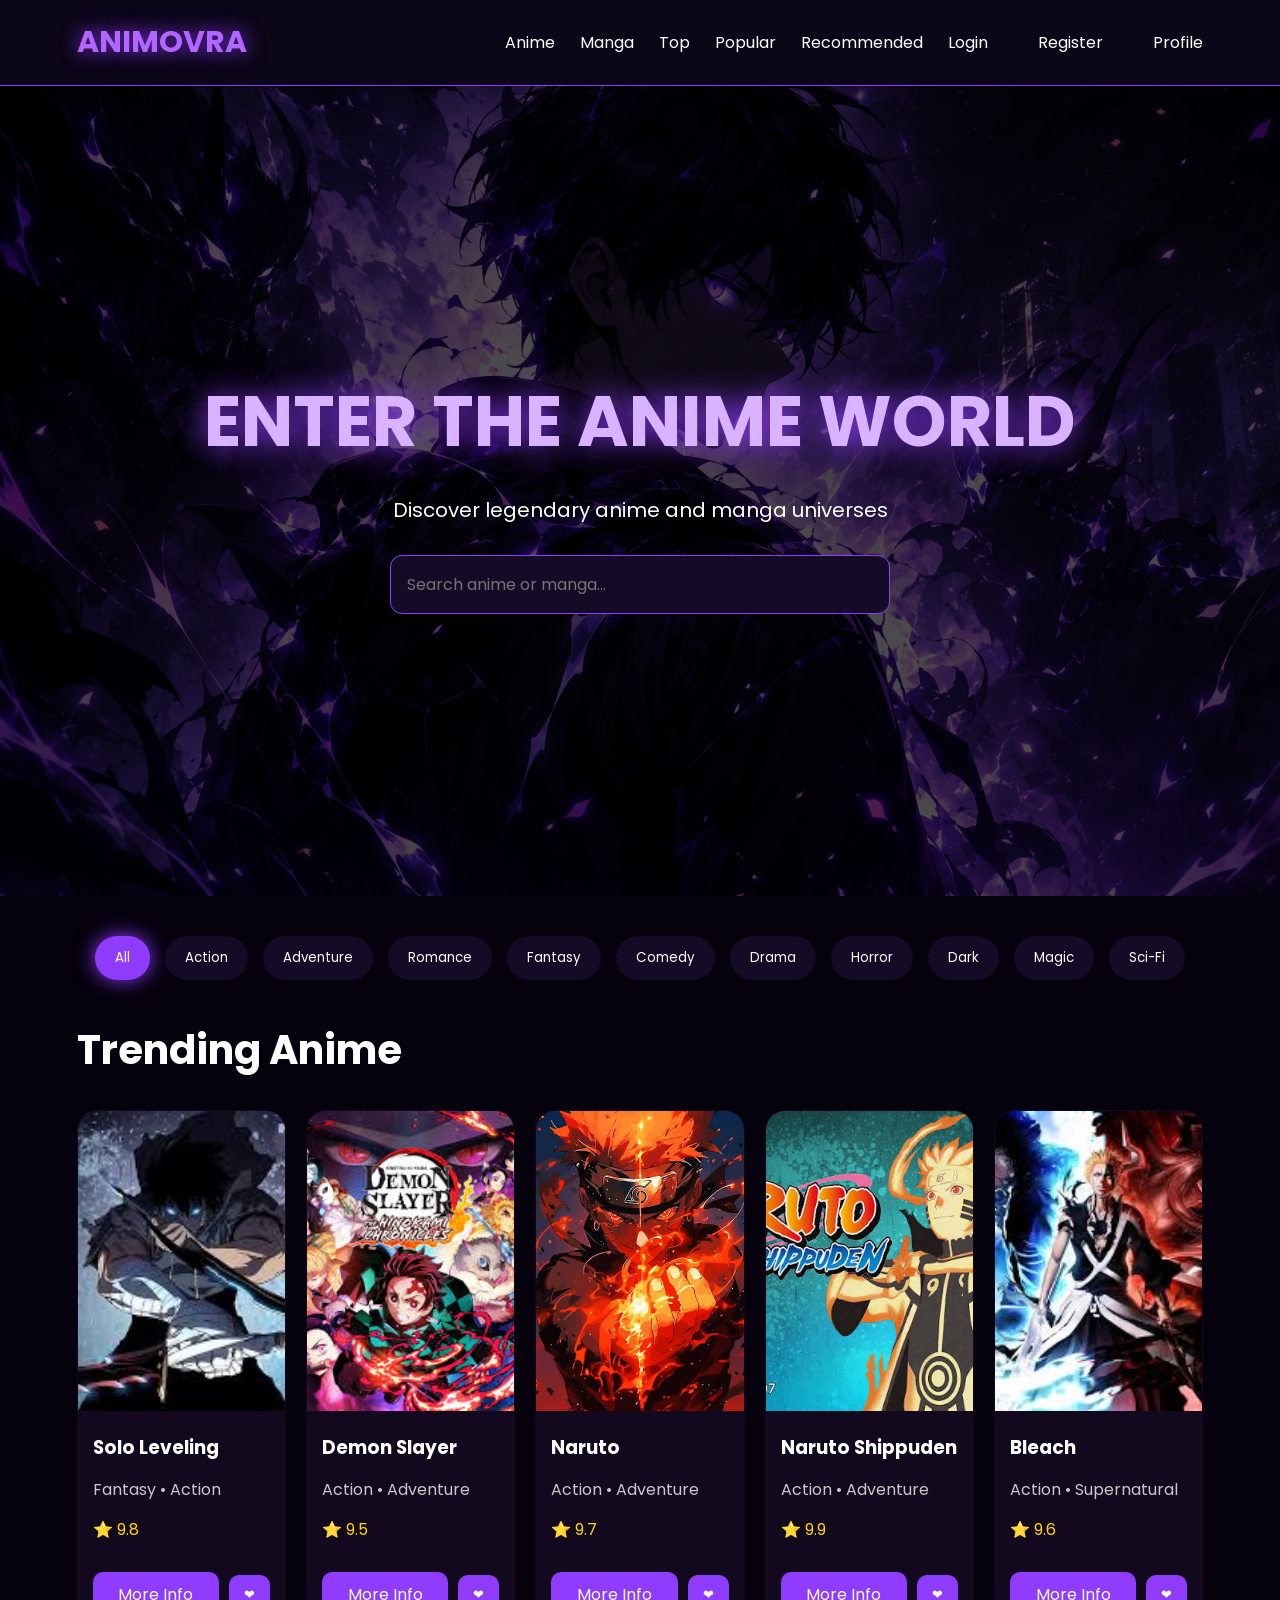
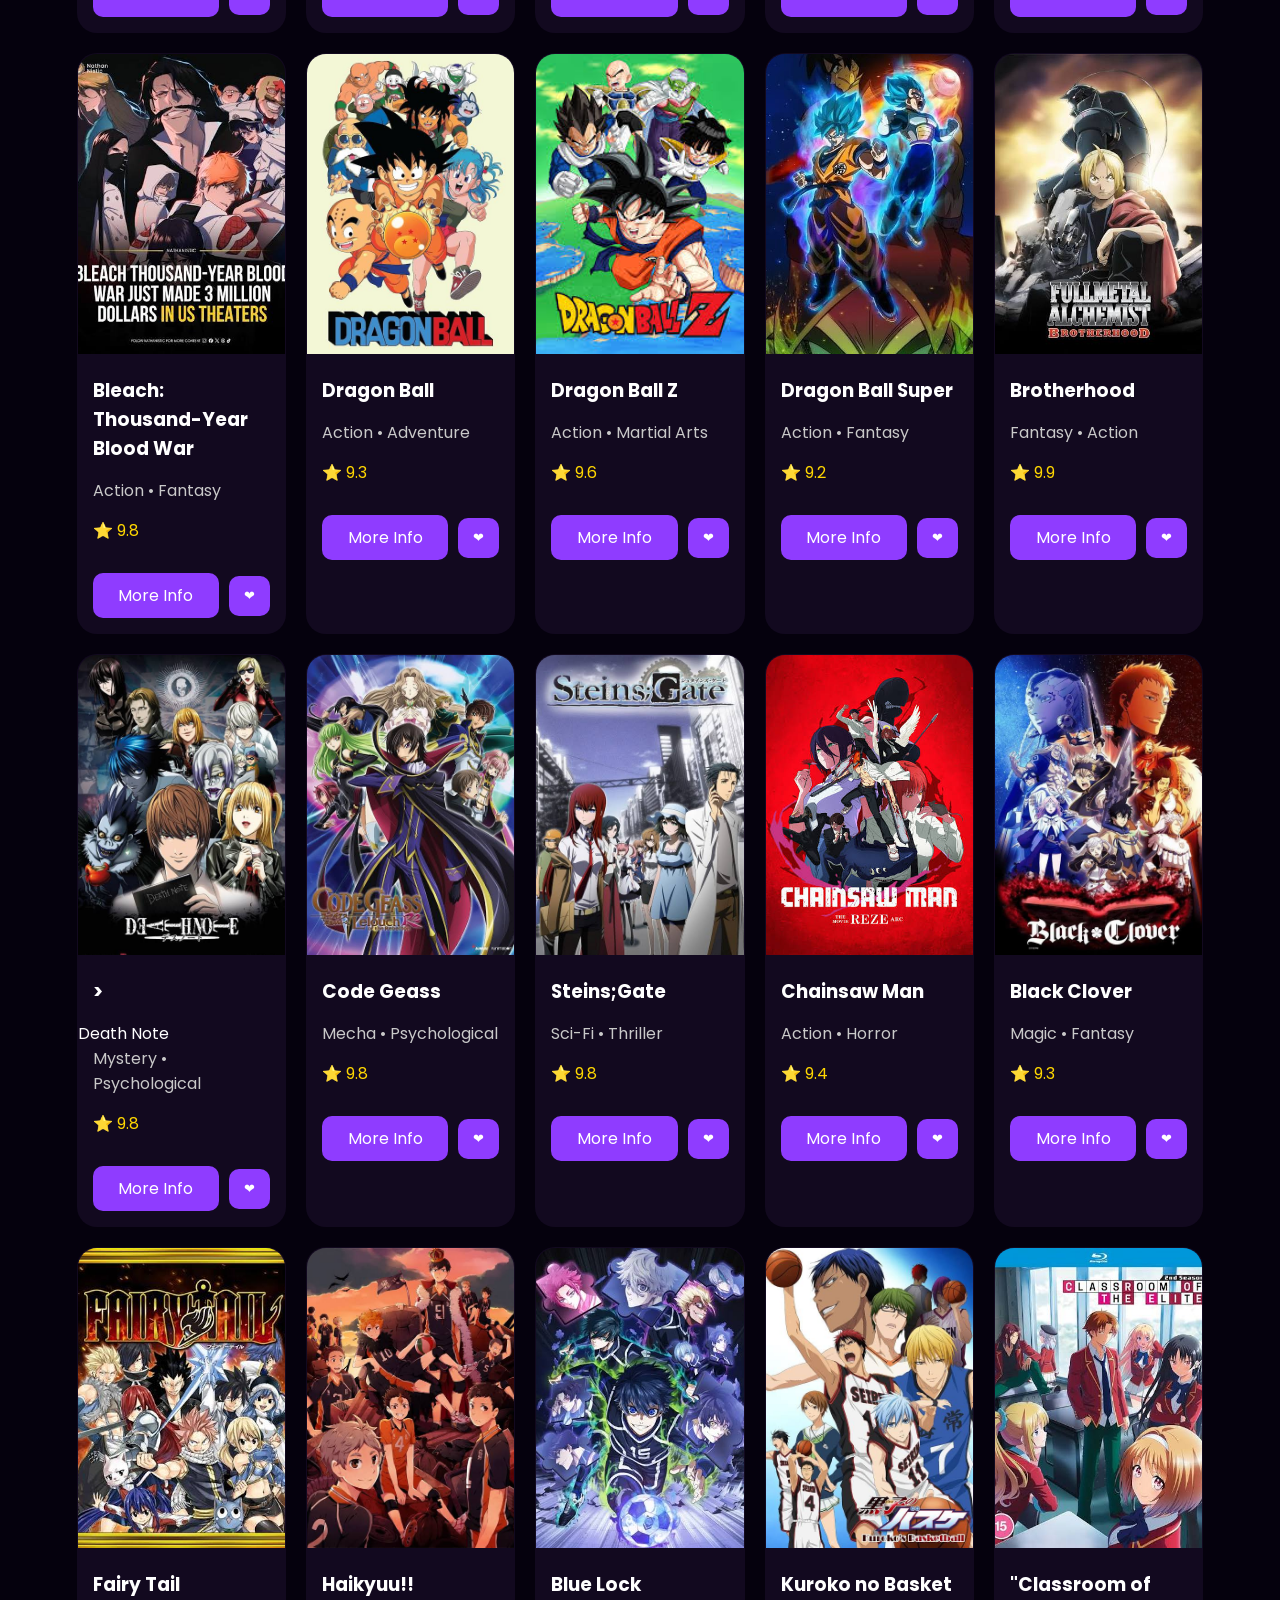
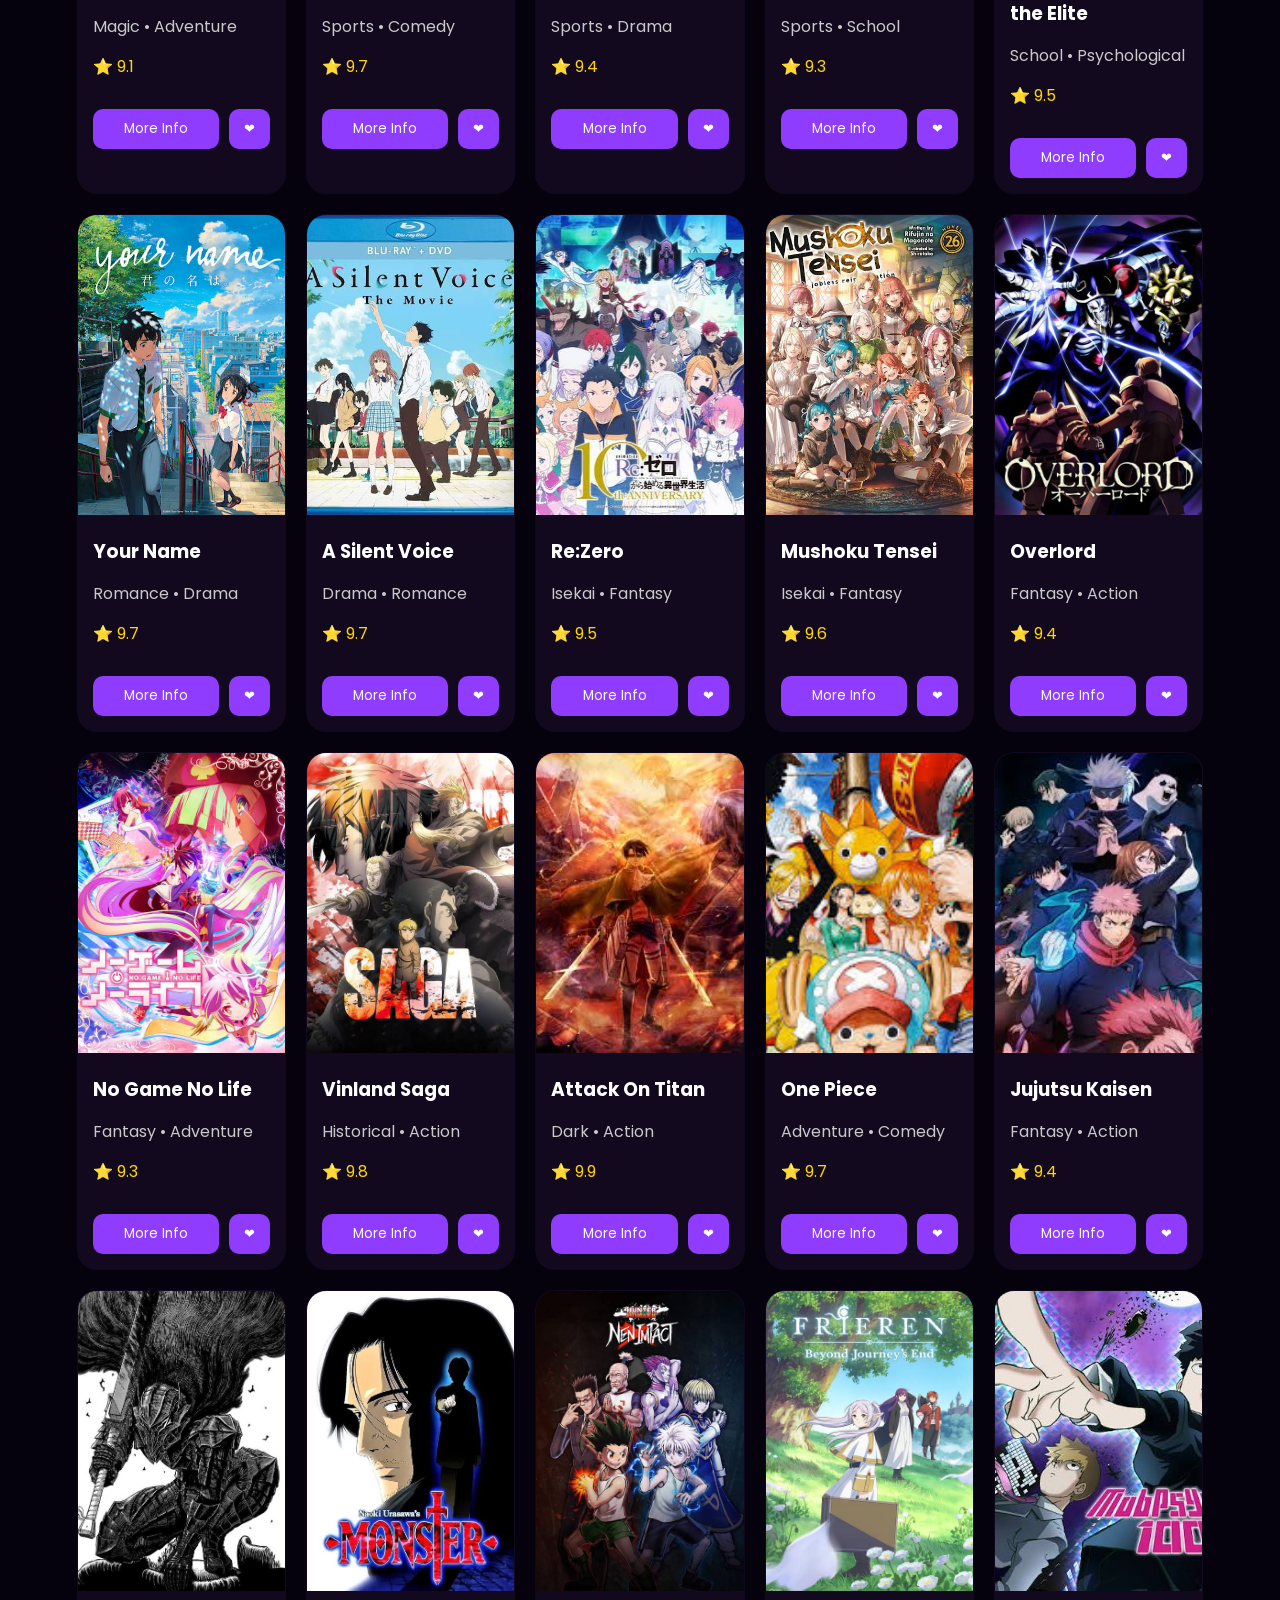
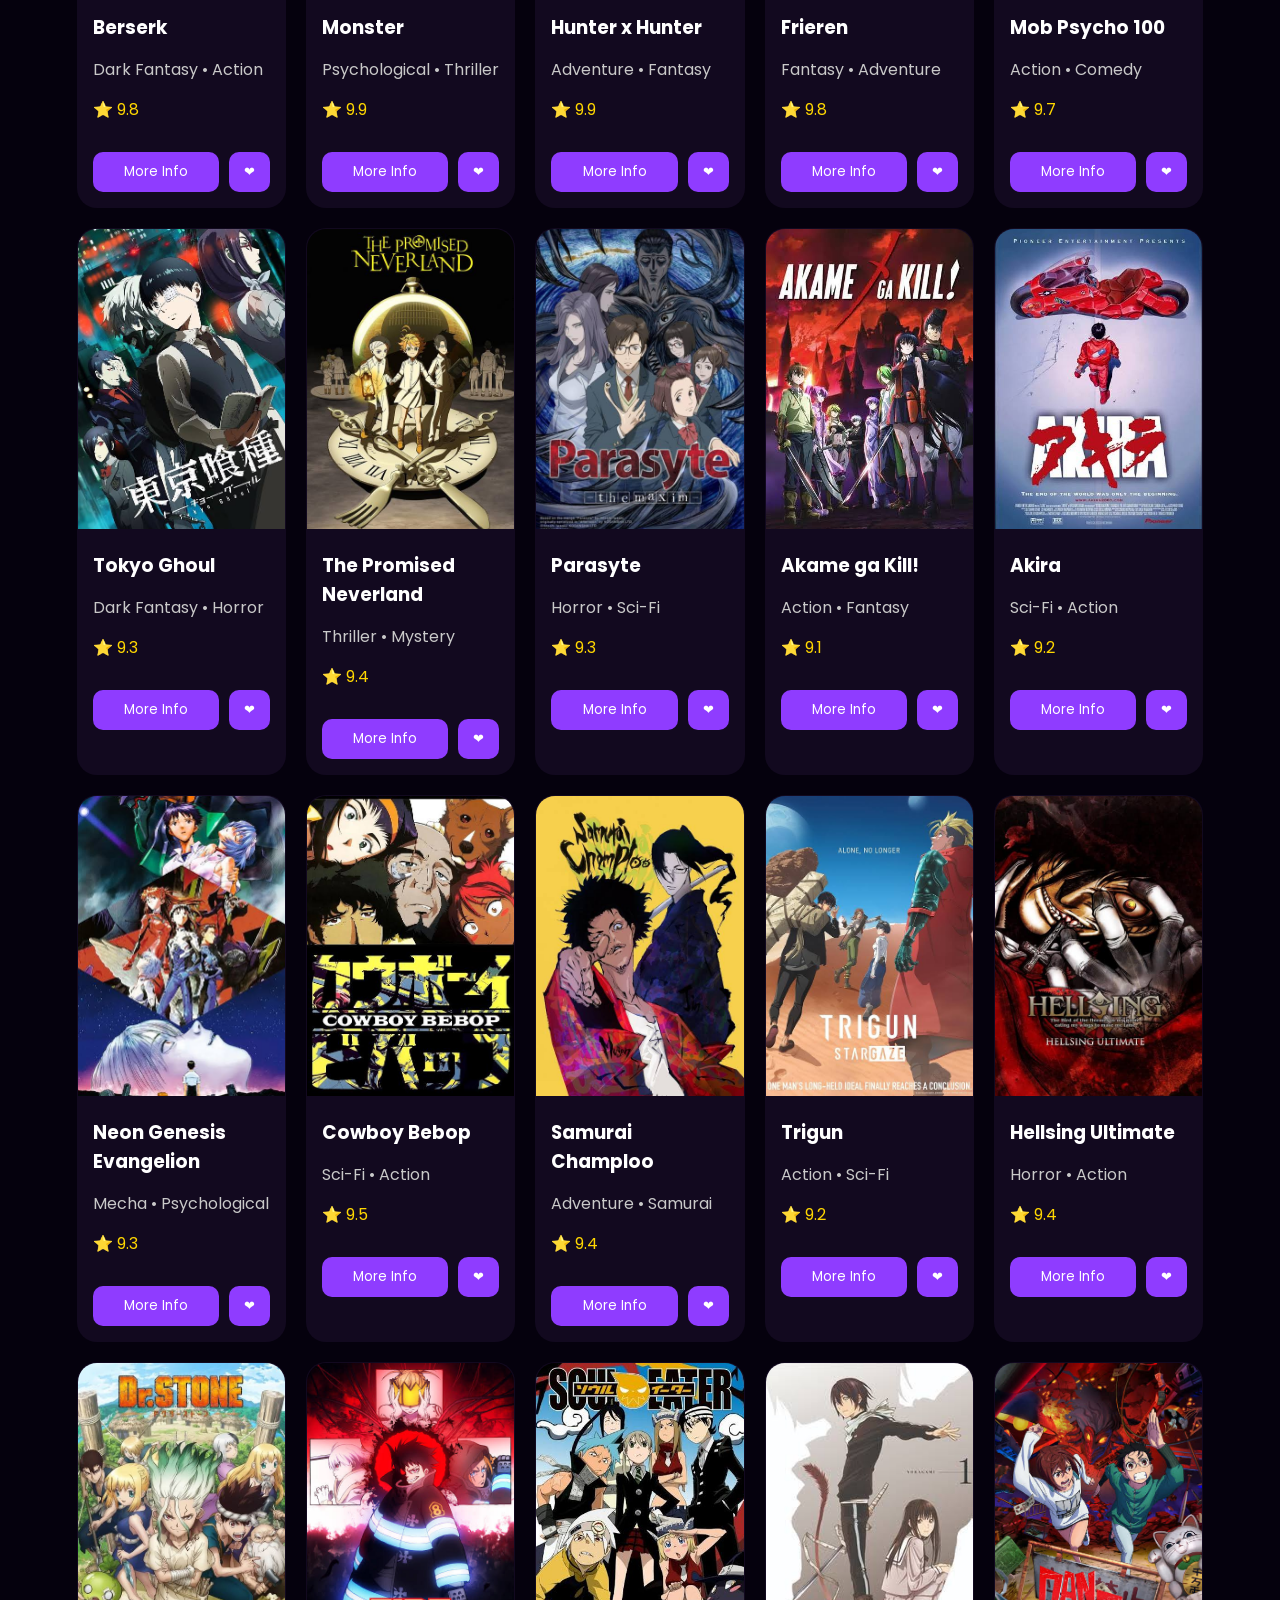
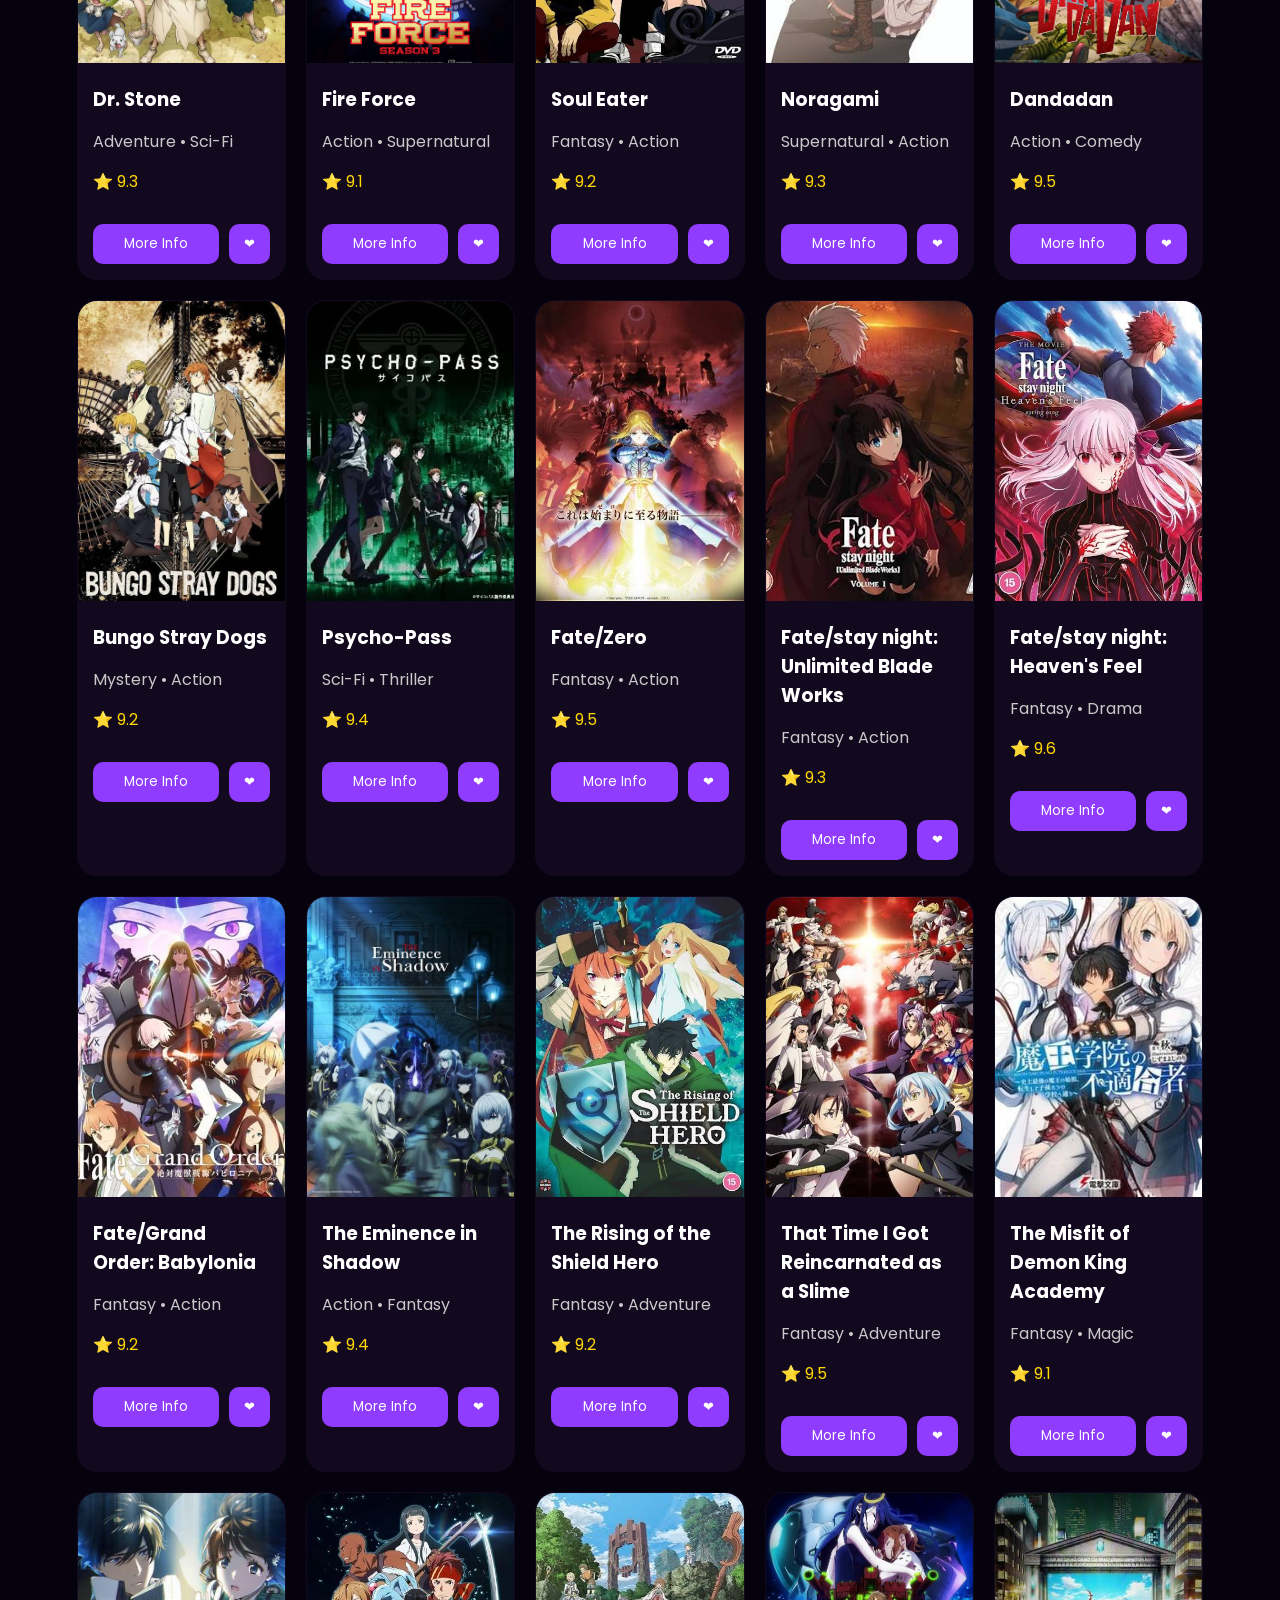
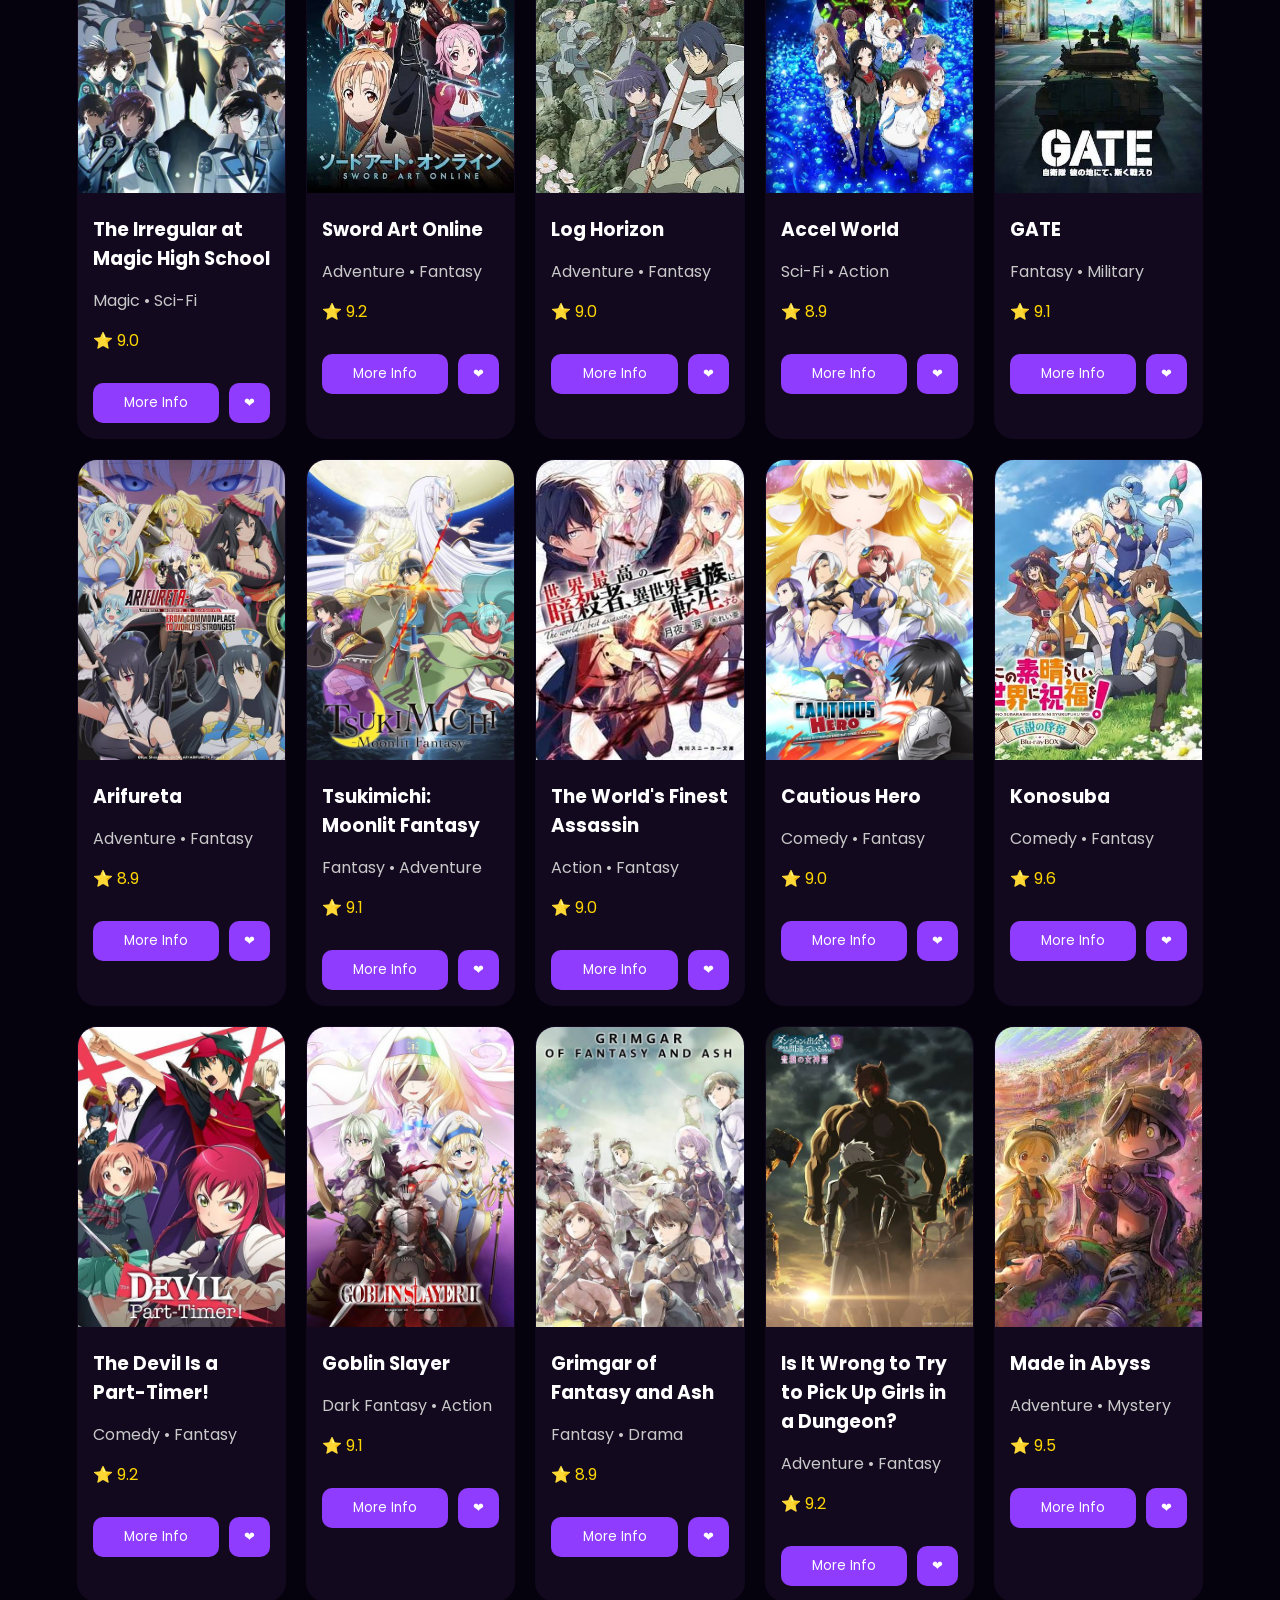
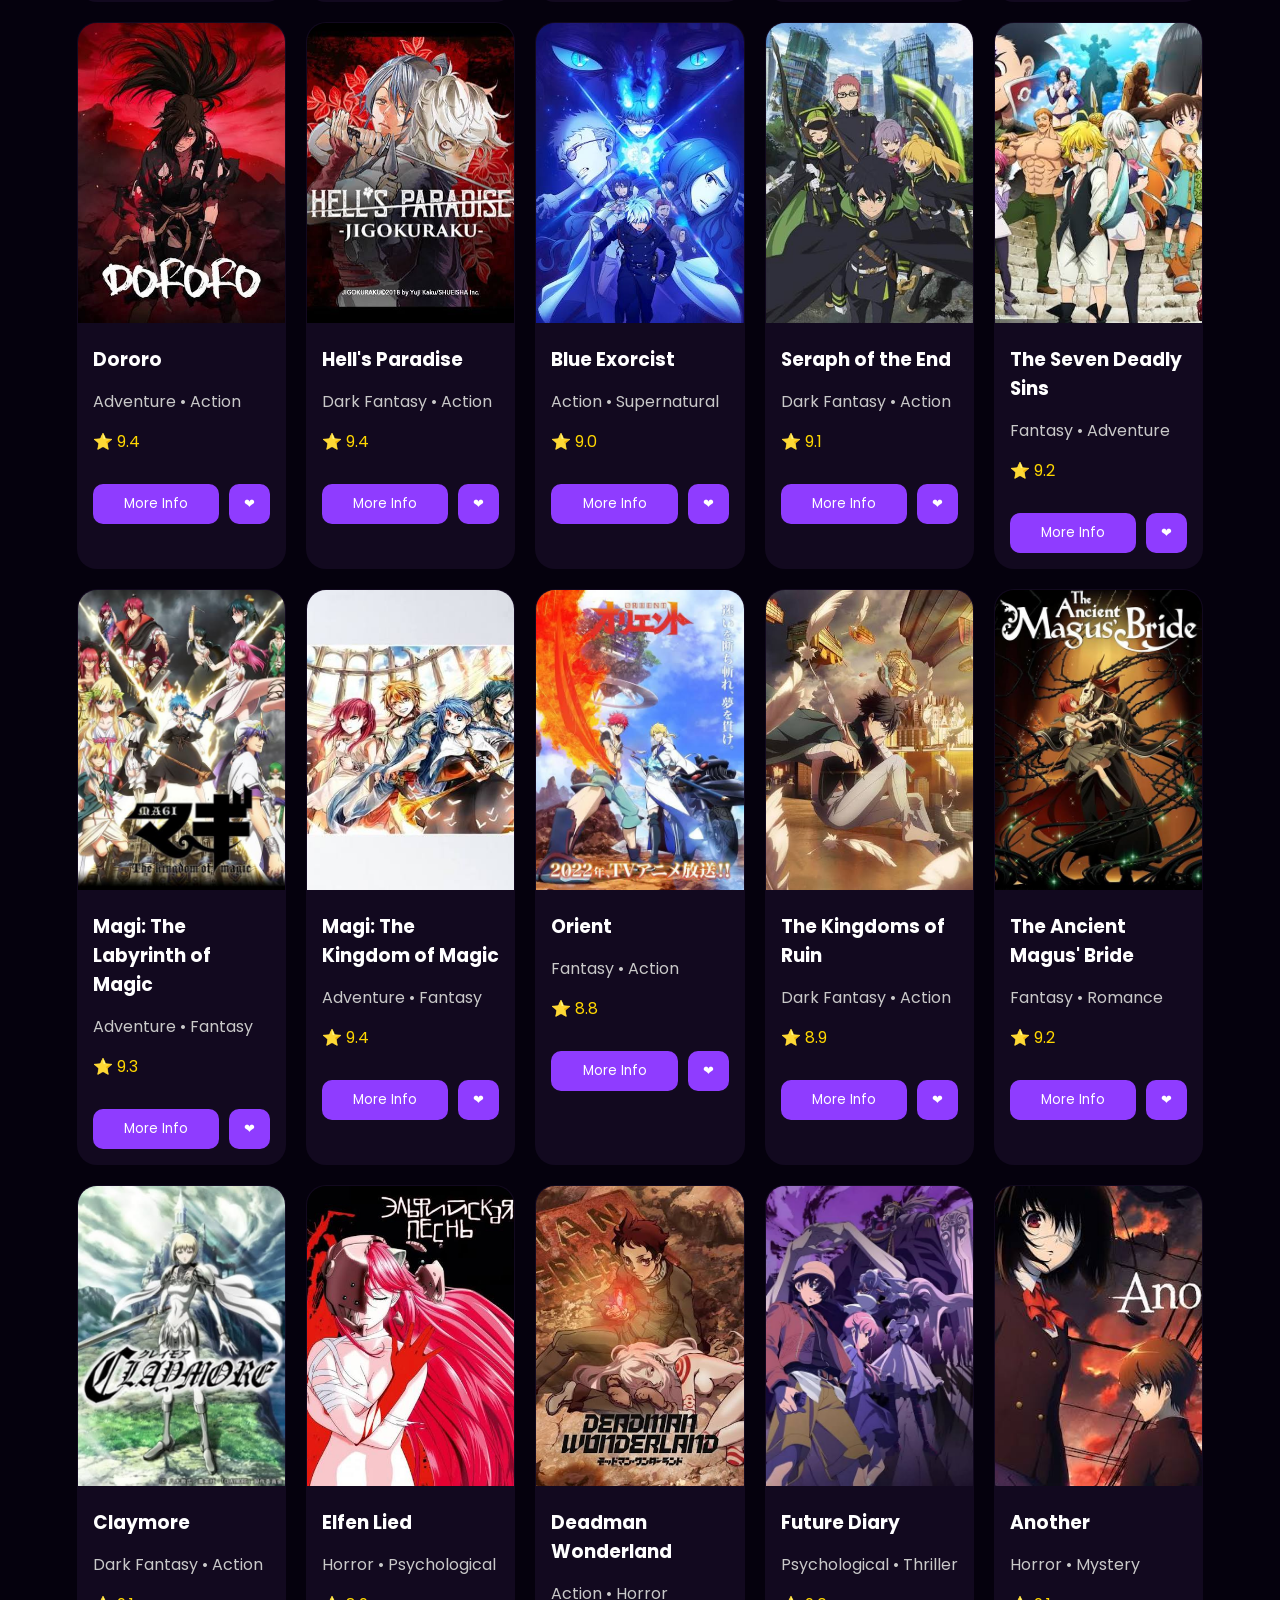
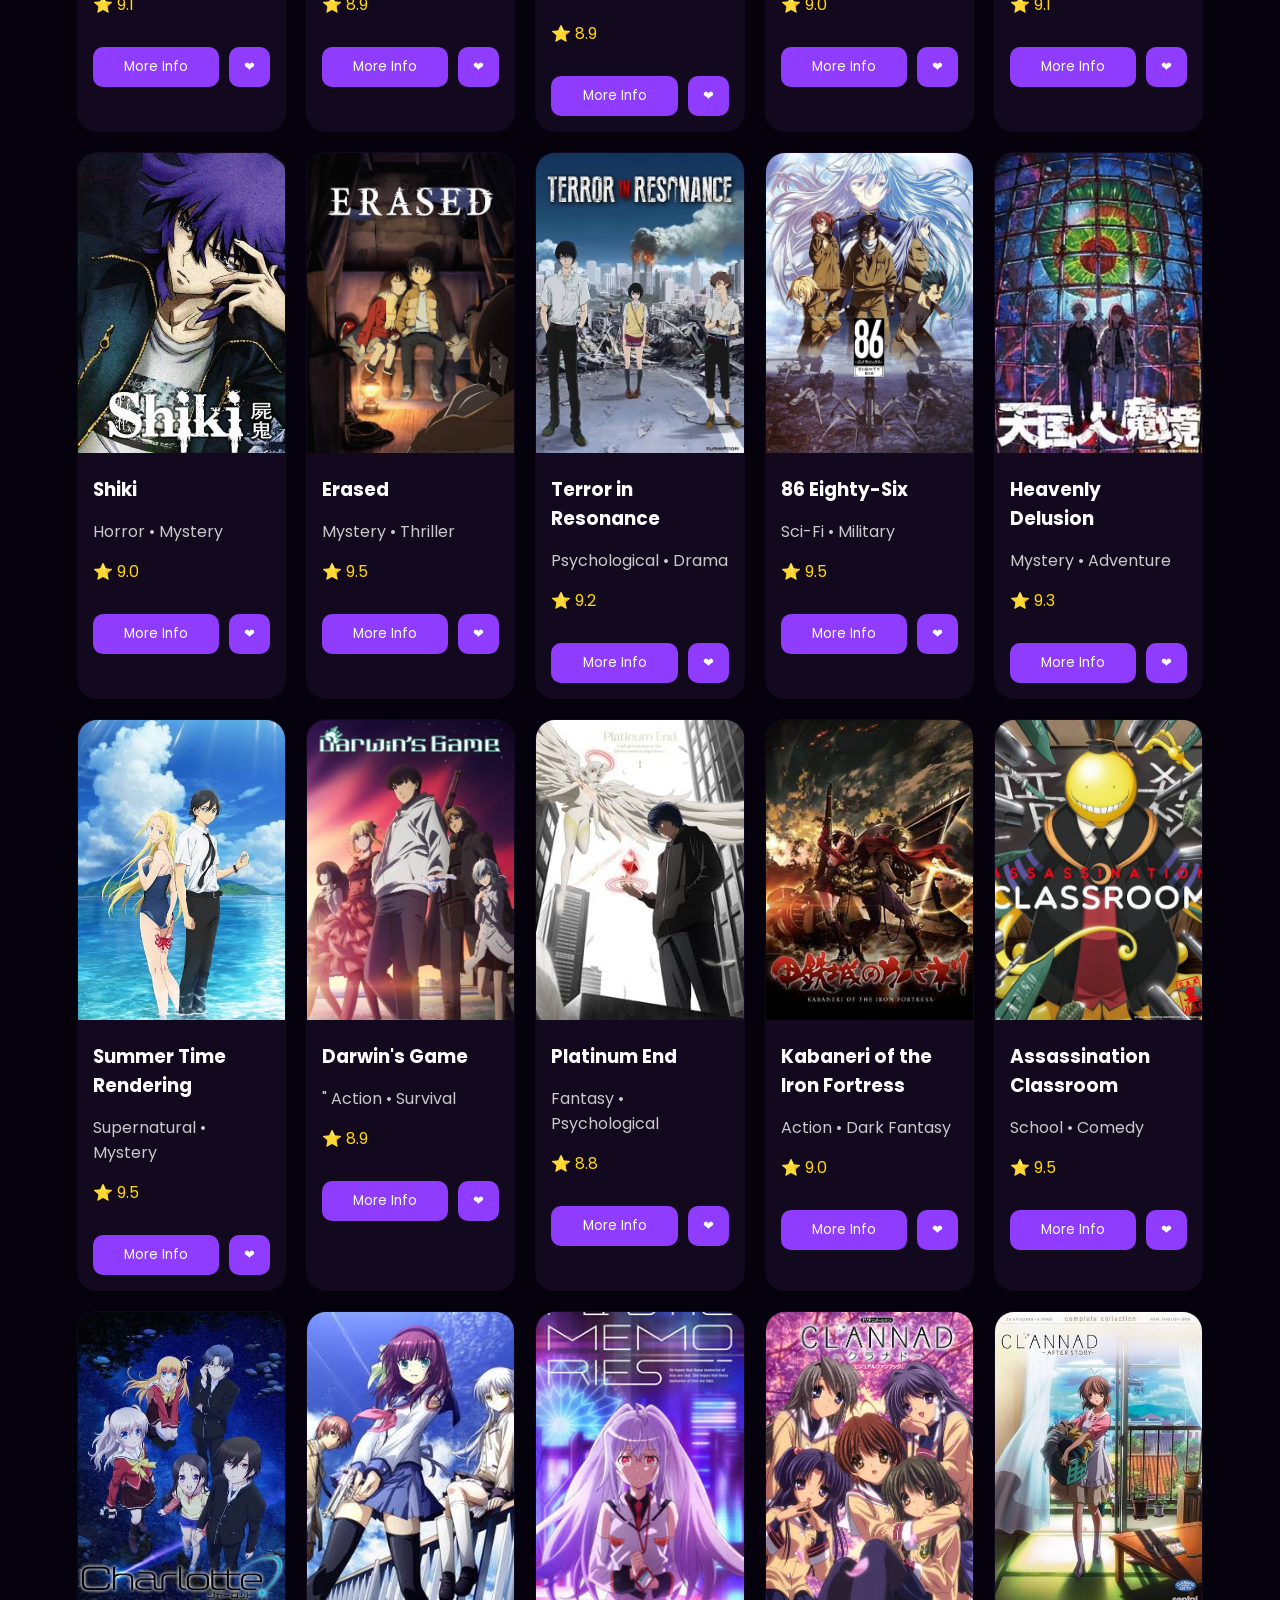
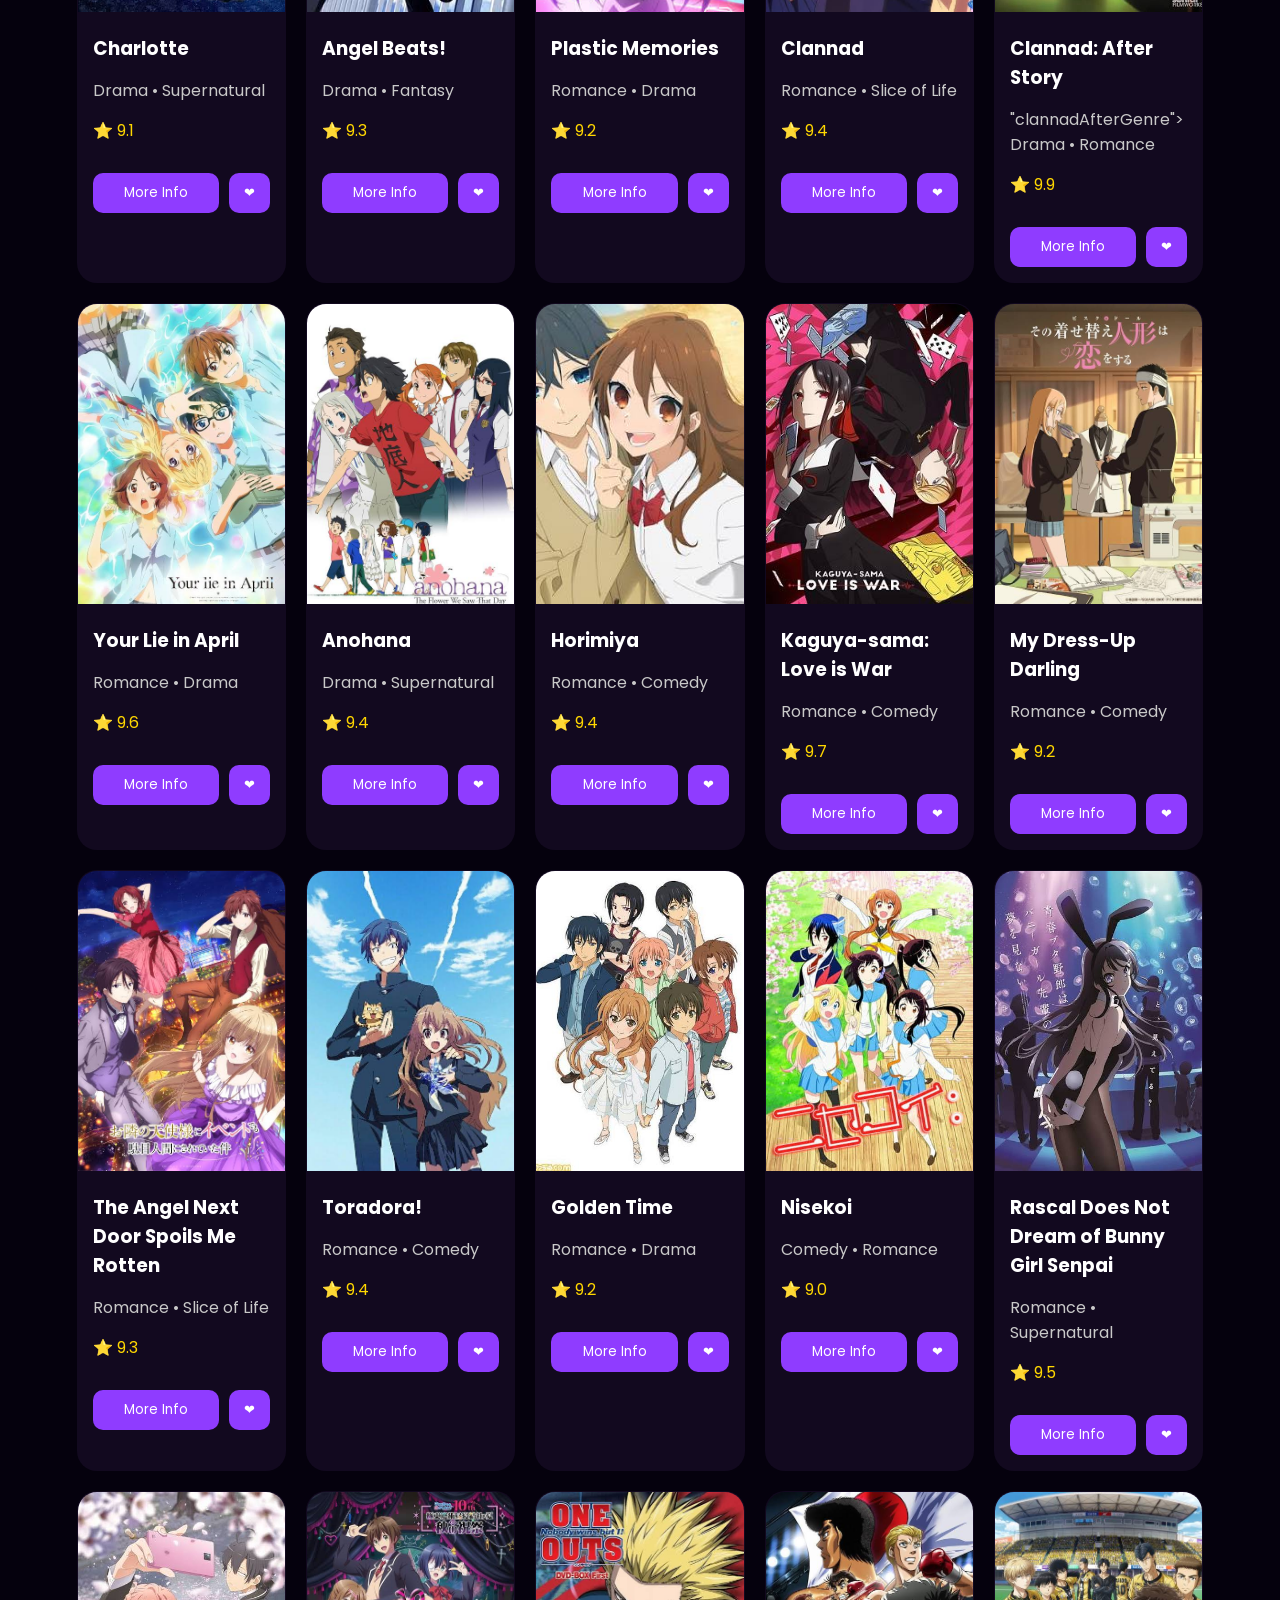
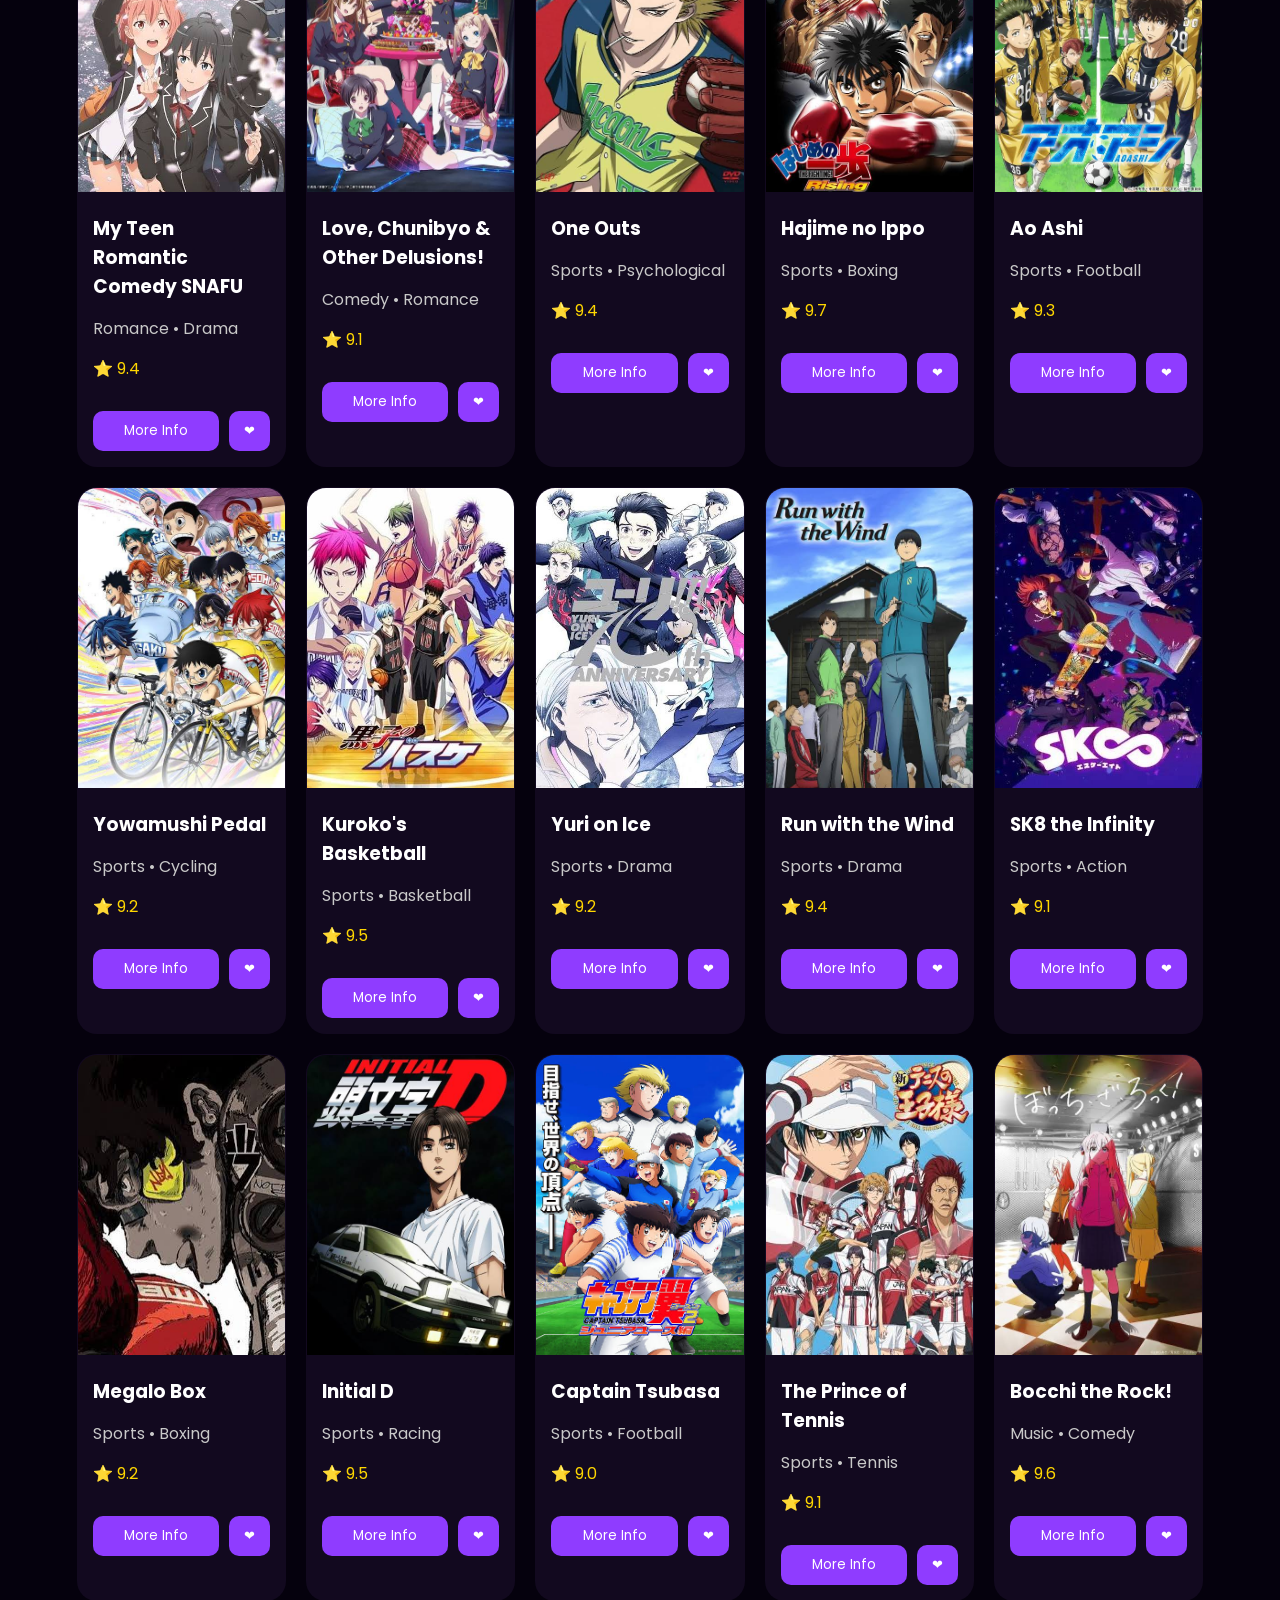
==== commit b29ec9dc: "Add files via upload" ====
--- a/index.html
+++ b/index.html
@@ -1,6048 +1,6056 @@
-<!DOCTYPE html>
-<html lang="en">
-<head>
-<meta charset="UTF-8">
-<meta name="viewport" content="width=device-width, initial-scale=1.0">
-<title>KAGEVERSE</title>
-
-<link rel="stylesheet" href="style.css">
-
-<link rel="preconnect" href="https://fonts.googleapis.com">
-<link href="https://fonts.googleapis.com/css2?family=Poppins:wght@300;400;500;600;700&display=swap" rel="stylesheet">
-</head>
-
-<body>
-
-<header class="navbar">
-
-<div class="logo">
-KAGEVERSE
-</div>
-
-<nav class="nav-links" id="navLinks">
-
-<a href="#">Anime</a>
-<a href="#" >Manga</a>
-<a href="#" >Top</a>
-<a href="#" >Popular</a>
-<a href="#">Recommended</a>
-
-</select>
-
-<a href="#" >Login</a>
-<a href="#" ></a>Register</a>
-<a href="#" ></a>Profile</a>
-</nav>
-
-<div class="menu-btn" id="menuBtn">
-☰
-</div>
-
-</header>
-
-<section class="hero">
-
-<div class="hero-overlay"></div>
-
-<div class="hero-content">
-
-<h1 >
-ENTER THE ANIME WORLD
-</h1>
-
-<p>
-Discover legendary anime and manga universes
-</p>
-
-<div class="search-box">
-<input
-type="text"
-id="searchInput"
-placeholder="Search anime or manga..."
->
-<div class="autocomplete-box" id="autocompleteBox"></div>
-
-</div>
-
-</div>
-
-</section>
-
-<section class="categories">
-
-<button class="category-btn active"> All </button>
-
-<button class="category-btn"> Action </button>
-
-<button class="category-btn"> Adventure </button>
-
-<button class="category-btn">  Romance </button>
-
-<button class="category-btn"> Fantasy </button>
-
-<button class="category-btn"> Comedy </button>
-
-<button class="category-btn" > Drama </button>
-
-<button class="category-btn" > Horror </button>
-
-<button class="category-btn" > Dark </button>
-
-<button class="category-btn"> Magic </button>
-
-<button class="category-btn"> Sci-Fi </button>
-
-</section>
-
-<section class="anime-section">
-
-<h2 class="section-title" >
-Trending Anime
-</h2>
-
-<div class="anime-grid" id="animeGrid">
-
-<div class="anime-card" data-id="1" data-category="Action">
-
-<img src="images/anime/solo.jpg">
-
-<h3> 
-Solo Leveling
-</h3>
-
-<p> 
-Fantasy • Action
-</p>
-
-<span>⭐ 9.8</span>
-
-<div class="card-buttons">
-
-<a href="anime.html?id=1" class="info-btn" >
-More Info
-</a>
-
-<button class="like-btn">
-❤
-</button>
-
-</div>
-
-</div>
-
-<div class="anime-card" data-id="2" data-category="Action">
-
-<img src="images/anime/demon.jpg">
-
-<h3> 
-Demon Slayer
-</h3>
-
-<p> 
-Action • Adventure
-</p>
-
-<span>⭐ 9.5</span>
-
-<div class="card-buttons">
-
-<a href="anime.html?id=2" class="info-btn" >
-    
-More Info
-</a>
-
-<button class="like-btn">
-❤
-</button>
-
-</div>
-
-</div>
-
-<div class="anime-card" data-id="3" data-category="Adventure">
-<img src="images/anime/naruto.jpg">
-<h3>Naruto</h3>
-<p> Action • Adventure</p>
-<span>⭐ 9.7</span>
-<div class="card-buttons">
-<a href="anime.html?id=3" class="info-btn"> More Info
-</a>
-<button class="like-btn">❤</button>
-</div>
-</div>
-
-<div class="anime-card" data-id="4" data-category="Adventure">
-<img src="images/anime/naruto-shippuden.jpg">
-<h3> Naruto Shippuden</h3>
-<p> Action • Adventure</p>
-<span>⭐ 9.9</span>
-<div class="card-buttons">
-<a href="anime.html?id=4" class="info-btn" > More Info
-</a>
-<button class="like-btn">❤</button>
-</div>
-</div>
-
-<div class="anime-card" data-id="5" data-category="Supernatural">
-<img src="images/anime/bleach.jpg">
-<h3> Bleach</h3>
-<p> Action • Supernatural</p>
-<span>⭐ 9.6</span>
-<div class="card-buttons">
-<a href="anime.html?id=5" class="info-btn" > More Info
-</a>
-<button class="like-btn">❤</button>
-</div>
-</div>
-
-<div class="anime-card" data-id="6" data-category="Fantasy">
-<img src="images/anime/bleach-thousand-year-blood-war.jpg">
-<h3> Bleach: Thousand-Year Blood War</h3>
-<p> Action • Fantasy</p>
-<span>⭐ 9.8</span>
-<div class="card-buttons">
-<a href="anime.html?id=6" class="info-btn" >  More Info
-</a>
-<button class="like-btn">❤</button>
-</div>
-</div>
-
-<div class="anime-card" data-id="7" data-category="Action">
-<img src="images/anime/dragon-ball.jpg">
-<h3> Dragon Ball</h3>
-<p> Action • Adventure</p>
-<span>⭐ 9.3</span>
-<div class="card-buttons">
-<a href="anime.html?id=7" class="info-btn" >  More Info
-</a>
-<button class="like-btn">❤</button>
-</div>
-</div>
-
-<div class="anime-card" data-id="8" data-category="Action">
-<img src="images/anime/dragon-ball-z.jpg">
-<h3> Dragon Ball Z</h3>
-<p> Action • Martial Arts</p>
-<span>⭐ 9.6</span>
-<div class="card-buttons">
-<a href="anime.html?id=8" class="info-btn" >  More Info
-</a>
-<button class="like-btn">❤</button>
-</div>
-</div>
-
-<div class="anime-card" data-id="9" data-category="Fantasy">
-<img src="images/anime/dragon-ball-super.jpg">
-<h3> Dragon Ball Super</h3>
-<p> Action • Fantasy</p>
-<span>⭐ 9.2</span>
-<div class="card-buttons">
-<a href="anime.html?id=9" class="info-btn"> More Info
-</a>
-<button class="like-btn">❤</button>
-</div>
-</div>
-
-<div class="anime-card" data-id="10" data-category="Fantasy">
-<img src="images/anime/fullmetal-alchemist-brotherhood.jpg">
-<h3>  Brotherhood</h3>
-<p> Fantasy • Action</p>
-<span>⭐ 9.9</span>
-<div class="card-buttons">
-<a href="anime.html?id=10" class="info-btn" >  More Info
-</a>
-<button class="like-btn">❤</button>
-</div>
-</div>
-
-<div class="anime-card" data-id="11" data-category="Mystery">
-<img src="images/anime/death-note.jpg">
-<h3>></h3> Death Note</h3>
-<p> Mystery • Psychological</p>
-<span>⭐ 9.8</span>
-<div class="card-buttons">
-<a href="anime.html?id=11" class="info-btn" >  More Info
-</a>
-<button class="like-btn">❤</button>
-</div>
-</div>
-
-<div class="anime-card" data-id="12" data-category="Psychological">
-<img src="images/anime/code-geass.jpg">
-<h3> Code Geass</h3>
-<p> Mecha • Psychological</p>
-<span>⭐ 9.8</span>
-<div class="card-buttons">
-<a href="anime.html?id=12" class="info-btn"> More Info
-</a>
-<button class="like-btn">❤</button>
-</div>
-</div>
-
-<div class="anime-card" data-id="13" data-category="Sci-Fi">
-<img src="images/anime/steins-gate.jpg">
-<h3> Steins;Gate</h3>
-<p> Sci-Fi • Thriller</p>
-<span>⭐ 9.8</span>
-<div class="card-buttons">
-<a href="anime.html?id=13" class="info-btn" >  More Info
-</a>
-<button class="like-btn">❤</button>
-</div>
-</div>
-
-<div class="anime-card" data-id="14" data-category="Horror">
-<img src="images/anime/chainsaw-man.jpg">
-<h3> Chainsaw Man</h3>
-<p> Action • Horror</p>
-<span>⭐ 9.4</span>
-<div class="card-buttons">
-<a href="anime.html?id=14" class="info-btn" >  More Info
-</a>
-<button class="like-btn">❤</button>
-</div>
-</div>
-
-<div class="anime-card" data-id="15" data-category="Magic">
-<img src="images/anime/black-clover.jpg">
-<h3> Black Clover</h3>
-<p> Magic • Fantasy</p>
-<span>⭐ 9.3</span>
-<div class="card-buttons">
-<a href="anime.html?id=15" class="info-btn" >  More Info
-</a>
-<button class="like-btn">❤</button>
-</div>
-</div>
-
-<div class="anime-card" data-id="16" data-category="Magic">
-<img src="images/anime/fairy-tail.jpg">
-<h3>Fairy Tail</h3>
-<p> Magic • Adventure</p>
-<span>⭐ 9.1</span>
-<div class="card-buttons">
-<button class="info-btn" >More Info</button>
-<button class="like-btn">❤</button>
-</div>
-</div>
-
-<div class="anime-card" data-id="17" data-category="Sports">
-<img src="images/anime/haikyuu.jpg">
-<h3> Haikyuu!!</h3>
-<p> Sports • Comedy</p>
-<span>⭐ 9.7</span>
-<div class="card-buttons">
-<button class="info-btn" >More Info</button>
-<button class="like-btn">❤</button>
-</div>
-</div>
-
-<div class="anime-card" data-id="18" data-category="Sports">
-<img src="images/anime/blue-lock.jpg">
-<h3>Blue Lock</h3>
-<p> Sports • Drama</p>
-<span>⭐ 9.4</span>
-<div class="card-buttons">
-<button class="info-btn" >More Info</button>
-<button class="like-btn">❤</button>
-</div>
-</div>
-
-<div class="anime-card" data-id="19" data-category="Sports">
-<img src="images/anime/kuroko-no-basket.jpg">
-<h3> Kuroko no Basket</h3>
-<p>Sports • School</p>
-<span>⭐ 9.3</span>
-<div class="card-buttons">
-<button class="info-btn" >More Info</button>
-<button class="like-btn">❤</button>
-</div>
-</div>
-
-<div class="anime-card" data-id="20" data-category="School">
-<img src="images/anime/classroom-of-the-elite.jpg">
-<h3> "Classroom of the Elite</h3>
-<p> School • Psychological</p>
-<span>⭐ 9.5</span>
-<div class="card-buttons">
-<button class="info-btn" >More Info</button>
-<button class="like-btn">❤</button>
-</div>
-</div>
-
-<div class="anime-card" data-id="21" data-category="Romance">
-<img src="images/anime/your-name.jpg">
-<h3> Your Name</h3>
-<p> Romance • Drama</p>
-<span>⭐ 9.7</span>
-<div class="card-buttons">
-<button class="info-btn" >More Info</button>
-<button class="like-btn">❤</button>
-</div>
-</div>
-
-<div class="anime-card" data-id="22" data-category="Romance">
-<img src="images/anime/a-silent-voice.jpg">
-<h3> A Silent Voice</h3>
-<p> Drama • Romance</p>
-<span>⭐ 9.7</span>
-<div class="card-buttons">
-<button class="info-btn" >More Info</button>
-<button class="like-btn">❤</button>
-</div>
-</div>
-
-<div class="anime-card" data-id="23" data-category="Isekai">
-<img src="images/anime/re-zero.jpg">
-<h3>Re:Zero</h3>
-<p> Isekai • Fantasy</p>
-<span>⭐ 9.5</span>
-<div class="card-buttons">
-<button class="info-btn" >More Info</button>
-<button class="like-btn">❤</button>
-</div>
-</div>
-
-<div class="anime-card" data-id="24" data-category="Isekai">
-<img src="images/anime/mushoku-tensei.jpg">
-<h3>Mushoku Tensei</h3>
-<p> Isekai • Fantasy</p>
-<span>⭐ 9.6</span>
-<div class="card-buttons">
-<button class="info-btn" >More Info</button>
-<button class="like-btn">❤</button>
-</div>
-</div>
-
-<div class="anime-card" data-id="25" data-category="Fantasy">
-<img src="images/anime/overlord.jpg">
-<h3> Overlord</h3>
-<p> Fantasy • Action</p>
-<span>⭐ 9.4</span>
-<div class="card-buttons">
-<button class="info-btn" >More Info</button>
-<button class="like-btn">❤</button>
-</div>
-</div>
-
-<div class="anime-card" data-id="26" data-category="Fantasy">
-<img src="images/anime/no-game-no-life.jpg">
-<h3> No Game No Life</h3>
-<p> Fantasy • Adventure</p>
-<span>⭐ 9.3</span>
-<div class="card-buttons">
-<button class="info-btn" >More Info</button>
-<button class="like-btn">❤</button>
-</div>
-</div>
-
-<div class="anime-card" data-id="27" data-category="Historical">
-<img src="images/anime/vinland-saga.jpg">
-<h3> Vinland Saga</h3>
-<p> Historical • Action</p>
-<span>⭐ 9.8</span>
-<div class="card-buttons">
-<button class="info-btn" >More Info</button>
-<button class="like-btn">❤</button>
-</div>
-</div>
-
-<div class="anime-card" data-id="28" data-category="Dark">
-
-<img src="images/anime/aot.jpg">
-
-<h3>
-Attack On Titan
-</h3>
-
-<p> 
-Dark • Action
-</p>
-
-<span>⭐ 9.9</span>
-
-<div class="card-buttons">
-
-<button class="info-btn" >
-More Info
-</button>
-
-<button class="like-btn">
-❤
-</button>
-
-</div>
-
-</div>
-
-<div class="anime-card" data-id="29" data-category="Adventure">
-
-<img src="images/anime/onepiece.jpg">
-
-<h3> 
-One Piece
-</h3>
-
-<p> 
-Adventure • Comedy
-</p>
-
-<span>⭐ 9.7</span>
-
-<div class="card-buttons">
-
-<button class="info-btn" >
-More Info
-</button>
-
-<button class="like-btn">
-❤
-</button>
-
-</div>
-
-</div>
-
-<div class="anime-card" data-id="30" data-category="Fantasy">
-
-<img src="images/anime/jjk.jpg">
-
-<h3> 
-Jujutsu Kaisen
-</h3>
-
-<p>
-Fantasy • Action
-</p>
-
-<span>⭐ 9.4</span>
-
-<div class="card-buttons">
-
-<button class="info-btn" >
-More Info
-</button>
-
-<button class="like-btn">
-❤
-</button>
-
-</div>
-
-</div>
-
-<div class="anime-card" data-id="31" data-category="Dark Fantasy">
-
-<img src="images/anime/berserk.jpg">
-
-<h3> 
-Berserk 
-</h3>
-
-<p> 
-Dark Fantasy • Action
-</p>
-
-<span>⭐ 9.8</span>
-
-<div class="card-buttons">
-
-<button class="info-btn" >
-More Info
-</button>
-
-<button class="like-btn">
-❤
-</button>
-
-</div>
-
-</div>
-
-<div class="anime-card" data-id="32" data-category="Psychological">
-
-<img src="images/anime/monster.jpg">
-
-<h3> 
-Monster
-</h3>
-
-<p> 
-Psychological • Thriller
-</p>
-
-<span>⭐ 9.9</span>
-
-<div class="card-buttons">
-
-<button class="info-btn" >
-More Info
-</button>
-
-<button class="like-btn">
-❤
-</button>
-
-</div>
-
-</div>
-
-<div class="anime-card" data-id="33" data-category="Adventure">
-
-<img src="images/anime/hunterxhunter.jpg">
-
-<h3> 
-Hunter x Hunter
-</h3>
-
-<p> 
-Adventure • Fantasy
-</p>
-
-<span>⭐ 9.9</span>
-
-<div class="card-buttons">
-
-<button class="info-btn" >
-More Info
-</button>
-
-<button class="like-btn">
-❤
-</button>
-
-</div>
-
-</div>
-
-<div class="anime-card" data-id="34" data-category="Fantasy">
-
-<img src="images/anime/frieren.jpg">
-
-<h3> 
-Frieren
-</h3>
-
-<p> 
-Fantasy • Adventure
-</p>
-
-<span>⭐ 9.8</span>
-
-<div class="card-buttons">
-
-<button class="info-btn" >
-More Info
-</button>
-
-<button class="like-btn">
-❤
-</button>
-
-</div>
-
-</div>
-
-<div class="anime-card" data-id="35" data-category="Action">
-
-<img src="images/anime/mobpsycho100.jpg">
-
-<h3> 
-Mob Psycho 100
-</h3>
-
-<p>
-Action • Comedy
-</p>
-
-<span>⭐ 9.7</span>
-
-<div class="card-buttons">
-
-<button class="info-btn" >
-More Info
-</button>
-
-<button class="like-btn">
-❤
-</button>
-
-</div>
-
-</div>
-
-<div class="anime-card" data-id="36" data-category="Dark Fantasy">
-
-<img src="images/anime/tokyoghoul.jpg">
-
-<h3> 
-Tokyo Ghoul
-</h3>
-
-<p> 
-Dark Fantasy • Horror
-</p>
-
-<span>⭐ 9.3</span>
-
-<div class="card-buttons">
-
-<button class="info-btn" >
-More Info
-</button>
-
-<button class="like-btn">
-❤
-</button>
-
-</div>
-
-</div>
-
-<div class="anime-card" data-id="37" data-category="Thriller">
-
-<img src="images/anime/promisedneverland.jpg">
-
-<h3> 
-The Promised Neverland
-</h3>
-
-<p> 
-Thriller • Mystery
-</p>
-
-<span>⭐ 9.4</span>
-
-<div class="card-buttons">
-
-<button class="info-btn" >
-More Info
-</button>
-
-<button class="like-btn">
-❤
-</button>
-
-</div>
-
-</div>
-
-<div class="anime-card" data-id="38" data-category="Horror">
-
-<img src="images/anime/parasyte.jpg">
-
-<h3> 
-Parasyte
-</h3>
-
-<p> 
-Horror • Sci-Fi
-</p>
-
-<span>⭐ 9.3</span>
-
-<div class="card-buttons">
-
-<button class="info-btn" >
-More Info
-</button>
-
-<button class="like-btn">
-❤
-</button>
-
-</div>
-
-</div>
-
-<div class="anime-card" data-id="39" data-category="Action">
-
-<img src="images/anime/akamegakill.jpg">
-
-<h3> 
-Akame ga Kill!
-</h3>
-
-<p> 
-Action • Fantasy
-</p>
-
-<span>⭐ 9.1</span>
-
-<div class="card-buttons">
-
-<button class="info-btn" >
-More Info
-</button>
-
-<button class="like-btn">
-❤
-</button>
-
-</div>
-
-</div>
-
-<div class="anime-card" data-id="40" data-category="Sci-Fi">
-
-<img src="images/anime/akira.jpg">
-
-<h3>
-Akira
-</h3>
-
-<p> 
-Sci-Fi • Action
-</p>
-
-<span>⭐ 9.2</span>
-
-<div class="card-buttons">
-
-<button class="info-btn" >
-More Info
-</button>
-
-<button class="like-btn">
-❤
-</button>
-
-</div>
-
-</div>
-
-<div class="anime-card" data-id="41" data-category="Mecha">
-
-<img src="images/anime/evangelion.jpg">
-
-<h3>
-Neon Genesis Evangelion
-</h3>
-
-<p> 
-Mecha • Psychological
-</p>
-
-<span>⭐ 9.3</span>
-
-<div class="card-buttons">
-
-<button class="info-btn" >
-More Info
-</button>
-
-<button class="like-btn">
-❤
-</button>
-
-</div>
-
-</div>
-
-<div class="anime-card" data-id="42" data-category="Sci-Fi">
-
-<img src="images/anime/cowboybebop.jpg">
-
-<h3> 
-Cowboy Bebop
-</h3>
-
-<p>
-Sci-Fi • Action
-</p>
-
-<span>⭐ 9.5</span>
-
-<div class="card-buttons">
-
-<button class="info-btn" >
-More Info
-</button>
-
-<button class="like-btn">
-❤
-</button>
-
-</div>
-
-</div>
-
-<div class="anime-card" data-id="43" data-category="Adventure">
-
-<img src="images/anime/samuraichamploo.jpg">
-
-<h3>
-Samurai Champloo
-</h3>
-
-<p> 
-Adventure • Samurai
-</p>
-
-<span>⭐ 9.4</span>
-
-<div class="card-buttons">
-
-<button class="info-btn" >
-More Info
-</button>
-
-<button class="like-btn">
-❤
-</button>
-
-</div>
-
-</div>
-
-<div class="anime-card" data-id="44" data-category="Action">
-
-<img src="images/anime/trigun.jpg">
-
-<h3> 
-Trigun
-</h3>
-
-<p> 
-Action • Sci-Fi
-</p>
-
-<span>⭐ 9.2</span>
-
-<div class="card-buttons">
-
-<button class="info-btn" >
-More Info
-</button>
-
-<button class="like-btn">
-❤
-</button>
-
-</div>
-
-</div>
-
-<div class="anime-card" data-id="45" data-category="Horror">
-
-<img src="images/anime/hellsingultimate.jpg">
-
-<h3>
-Hellsing Ultimate
-</h3>
-
-<p> 
-Horror • Action
-</p>
-
-<span>⭐ 9.4</span>
-
-<div class="card-buttons">
-
-<button class="info-btn" >
-More Info
-</button>
-
-<button class="like-btn">
-❤
-</button>
-
-</div>
-
-</div>
-
-<div class="anime-card" data-id="46" data-category="Adventure">
-
-<img src="images/anime/drstone.jpg">
-
-<h3>
-Dr. Stone
-</h3>
-
-<p> 
-Adventure • Sci-Fi
-</p>
-
-<span>⭐ 9.3</span>
-
-<div class="card-buttons">
-
-<button class="info-btn" >
-More Info
-</button>
-
-<button class="like-btn">
-❤
-</button>
-
-</div>
-
-</div>
-
-<div class="anime-card" data-id="47" data-category="Action">
-
-<img src="images/anime/fireforce.jpg">
-
-<h3> 
-Fire Force
-</h3>
-
-<p>
-Action • Supernatural
-</p>
-
-<span>⭐ 9.1</span>
-
-<div class="card-buttons">
-
-<button class="info-btn" >
-More Info
-</button>
-
-<button class="like-btn">
-❤
-</button>
-
-</div>
-
-</div>
-
-<div class="anime-card" data-id="48" data-category="Fantasy">
-
-<img src="images/anime/souleater.jpg">
-
-<h3> Soul Eater
-</h3>
-
-<p> Fantasy • Action
-</p>
-
-<span>⭐ 9.2</span>
-
-<div class="card-buttons">
-
-<button class="info-btn" >
-More Info
-</button>
-
-<button class="like-btn">
-❤
-</button>
-
-</div>
-
-</div>
-
-<div class="anime-card" data-id="49" data-category="Supernatural">
-
-<img src="images/anime/noragami.jpg">
-
-<h3> 
-Noragami
-</h3>
-
-<p> 
-Supernatural • Action
-</p>
-
-<span>⭐ 9.3</span>
-
-<div class="card-buttons">
-
-<button class="info-btn" >
-More Info
-</button>
-
-<button class="like-btn">
-❤
-</button>
-
-</div>
-
-</div>
-
-<div class="anime-card" data-id="50" data-category="Action">
-
-<img src="images/anime/dandadan.jpg">
-
-<h3> Dandadan
-</h3>
-
-<p> Action • Comedy
-</p>
-
-<span>⭐ 9.5</span>
-
-<div class="card-buttons">
-
-<button class="info-btn" >
-More Info
-</button>
-
-<button class="like-btn">
-❤
-</button>
-
-</div>
-
-</div>
-
-<div class="anime-card" data-id="51" data-category="Mystery">
-
-<img src="images/anime/bungoustraydogs.jpg">
-
-<h3> Bungo Stray Dogs
-</h3>
-
-<p> Mystery • Action
-</p>
-
-<span>⭐ 9.2</span>
-
-<div class="card-buttons">
-
-<button class="info-btn" >
-More Info
-</button>
-
-<button class="like-btn">
-❤
-</button>
-
-</div>
-
-</div>
-
-<div class="anime-card" data-id="52" data-category="Sci-Fi">
-
-<img src="images/anime/psychopass.jpg">
-
-<h3> Psycho-Pass
-</h3>
-
-<p> Sci-Fi • Thriller
-</p>
-
-<span>⭐ 9.4</span>
-
-<div class="card-buttons">
-
-<button class="info-btn" >
-More Info
-</button>
-
-<button class="like-btn">
-❤
-</button>
-
-</div>
-
-</div>
-
-<div class="anime-card" data-id="53" data-category="Fantasy">
-
-<img src="images/anime/fatezero.jpg">
-
-<h3> Fate/Zero
-</h3>
-
-<p> 
-Fantasy • Action
-</p>
-
-<span>⭐ 9.5</span>
-
-<div class="card-buttons">
-
-<button class="info-btn" >
-More Info
-</button>
-
-<button class="like-btn">
-❤
-</button>
-
-</div>
-
-</div>
-
-<div class="anime-card" data-id="54" data-category="Fantasy">
-
-<img src="images/anime/fatestaynightubw.jpg">
-
-<h3> 
-Fate/stay night: Unlimited Blade Works
-</h3>
-
-<p> 
-Fantasy • Action
-</p>
-
-<span>⭐ 9.3</span>
-
-<div class="card-buttons">
-
-<button class="info-btn" >
-More Info
-</button>
-
-<button class="like-btn">
-❤
-</button>
-
-</div>
-
-</div>
-
-<div class="anime-card" data-id="55" data-category="Fantasy">
-
-<img src="images/anime/heavensfeel.jpg">
-
-<h3> 
-Fate/stay night: Heaven's Feel
-</h3>
-
-<p> 
-Fantasy • Drama
-</p>
-
-<span>⭐ 9.6</span>
-
-<div class="card-buttons">
-
-<button class="info-btn" >
-More Info
-</button>
-
-<button class="like-btn">
-❤
-</button>
-
-</div>
-
-</div>
-
-<div class="anime-card" data-id="56" data-category="Fantasy">
-
-<img src="images/anime/fategrandorder.jpg">
-
-<h3> 
-Fate/Grand Order: Babylonia
-</h3>
-
-<p> 
-Fantasy • Action
-</p>
-
-<span>⭐ 9.2</span>
-
-<div class="card-buttons">
-
-<button class="info-btn" >
-More Info
-</button>
-
-<button class="like-btn">
-❤
-</button>
-
-</div>
-
-</div>
-
-<div class="anime-card" data-id="57" data-category="Action">
-
-<img src="images/anime/eminence.jpg">
-
-<h3> 
-The Eminence in Shadow
-</h3>
-
-<p>
-Action • Fantasy
-</p>
-
-<span>⭐ 9.4</span>
-
-<div class="card-buttons">
-
-<button class="info-btn" >
-More Info
-</button>
-
-<button class="like-btn">
-❤
-</button>
-
-</div>
-
-</div>
-
-<div class="anime-card" data-id="58" data-category="Fantasy">
-
-<img src="images/anime/shieldhero.jpg">
-
-<h3> 
-The Rising of the Shield Hero
-</h3>
-
-<p> 
-Fantasy • Adventure
-</p>
-
-<span>⭐ 9.2</span>
-
-<div class="card-buttons">
-
-<button class="info-btn" >
-More Info
-</button>
-
-<button class="like-btn">
-❤
-</button>
-
-</div>
-
-</div>
-
-<div class="anime-card" data-id="59" data-category="Fantasy">
-
-<img src="images/anime/slime.jpg">
-
-<h3> 
-That Time I Got Reincarnated as a Slime
-</h3>
-
-<p> 
-Fantasy • Adventure
-</p>
-
-<span>⭐ 9.5</span>
-
-<div class="card-buttons">
-
-<button class="info-btn" >
-More Info
-</button>
-
-<button class="like-btn">
-❤
-</button>
-
-</div>
-
-</div>
-
-<div class="anime-card" data-id="60" data-category="Fantasy">
-
-<img src="images/anime/misfit.jpg">
-
-<h3> 
-The Misfit of Demon King Academy
-</h3>
-
-<p> 
-Fantasy • Magic
-</p>
-
-<span>⭐ 9.1</span>
-
-<div class="card-buttons">
-
-<button class="info-btn" >
-More Info
-</button>
-
-<button class="like-btn">
-❤
-</button>
-
-</div>
-
-</div>
-
-<div class="anime-card" data-id="61" data-category="Magic">
-
-<img src="images/anime/mahouka.jpg">
-
-<h3> 
-The Irregular at Magic High School
-</h3>
-
-<p>
-Magic • Sci-Fi
-</p>
-
-<span>⭐ 9.0</span>
-
-<div class="card-buttons">
-
-<button class="info-btn" >
-More Info
-</button>
-
-<button class="like-btn">
-❤
-</button>
-
-</div>
-
-</div>
-
-<div class="anime-card" data-id="62" data-category="Adventure">
-
-<img src="images/anime/sao.jpg">
-
-<h3>
-Sword Art Online
-</h3>
-
-<p> 
-Adventure • Fantasy
-</p>
-
-<span>⭐ 9.2</span>
-
-<div class="card-buttons">
-
-<button class="info-btn" >
-More Info
-</button>
-
-<button class="like-btn">
-❤
-</button>
-
-</div>
-
-</div>
-
-<div class="anime-card" data-id="63" data-category="Adventure">
-
-<img src="images/anime/loghorizon.jpg">
-
-<h3> 
-Log Horizon
-</h3>
-
-<p> 
-Adventure • Fantasy
-</p>
-
-<span>⭐ 9.0</span>
-
-<div class="card-buttons">
-
-<button class="info-btn" >
-More Info
-</button>
-
-<button class="like-btn">
-❤
-</button>
-
-</div>
-
-</div>
-
-<div class="anime-card" data-id="64" data-category="Sci-Fi">
-
-<img src="images/anime/accelworld.jpg">
-
-<h3> 
-Accel World
-</h3>
-
-<p> 
-Sci-Fi • Action
-</p>
-
-<span>⭐ 8.9</span>
-
-<div class="card-buttons">
-
-<button class="info-btn" >
-More Info
-</button>
-
-<button class="like-btn">
-❤
-</button>
-
-</div>
-
-</div>
-
-<div class="anime-card" data-id="65" data-category="Fantasy">
-
-<img src="images/anime/gate.jpg">
-
-<h3> 
-GATE
-</h3>
-
-<p> 
-Fantasy • Military
-</p>
-
-<span>⭐ 9.1</span>
-
-<div class="card-buttons">
-
-<button class="info-btn" >
-More Info
-</button>
-
-<button class="like-btn">
-❤
-</button>
-
-</div>
-
-</div>
-
-<div class="anime-card" data-id="66" data-category="Adventure">
-
-<img src="images/anime/arifureta.jpg">
-
-<h3> 
-Arifureta
-</h3>
-
-<p> 
-Adventure • Fantasy
-</p>
-
-<span>⭐ 8.9</span>
-
-<div class="card-buttons">
-
-<button class="info-btn" >
-More Info
-</button>
-
-<button class="like-btn">
-❤
-</button>
-
-</div>
-
-</div>
-
-<div class="anime-card" data-id="67" data-category="Fantasy">
-
-<img src="images/anime/tsukimichi.jpg">
-
-<h3> 
-Tsukimichi: Moonlit Fantasy
-</h3>
-
-<p> 
-Fantasy • Adventure
-</p>
-
-<span>⭐ 9.1</span>
-
-<div class="card-buttons">
-
-<button class="info-btn" >
-More Info
-</button>
-
-<button class="like-btn">
-❤
-</button>
-
-</div>
-
-</div>
-
-<div class="anime-card" data-id="68" data-category="Action">
-
-<img src="images/anime/finestassassin.jpg">
-
-<h3> 
-The World's Finest Assassin
-</h3>
-
-<p> 
-Action • Fantasy
-</p>
-
-<span>⭐ 9.0</span>
-
-<div class="card-buttons">
-
-<button class="info-btn" >
-More Info
-</button>
-
-<button class="like-btn">
-❤
-</button>
-
-</div>
-
-</div>
-
-<div class="anime-card" data-id="69" data-category="Comedy">
-
-<img src="images/anime/cautioushero.jpg">
-
-<h3> 
-Cautious Hero
-</h3>
-
-<p> 
-Comedy • Fantasy
-</p>
-
-<span>⭐ 9.0</span>
-
-<div class="card-buttons">
-
-<button class="info-btn" >
-More Info
-</button>
-
-<button class="like-btn">
-❤
-</button>
-
-</div>
-
-</div>
-
-<div class="anime-card" data-id="70" data-category="Comedy">
-
-<img src="images/anime/konosuba.jpg">
-
-<h3>
-Konosuba
-</h3>
-
-<p> 
-Comedy • Fantasy
-</p>
-
-<span>⭐ 9.6</span>
-
-<div class="card-buttons">
-
-<button class="info-btn" >
-More Info
-</button>
-
-<button class="like-btn">
-❤
-</button>
-
-</div>
-
-</div>
-
-<div class="anime-card" data-id="71" data-category="Comedy">
-
-<img src="images/anime/devilparttimer.jpg">
-
-<h3> 
-The Devil Is a Part-Timer!
-</h3>
-
-<p> 
-Comedy • Fantasy
-</p>
-
-<span>⭐ 9.2</span>
-
-<div class="card-buttons">
-
-<button class="info-btn" >
-More Info
-</button>
-
-<button class="like-btn">
-❤
-</button>
-
-</div>
-
-</div>
-
-<div class="anime-card" data-id="72" data-category="Dark Fantasy">
-
-<img src="images/anime/goblinslayer.jpg">
-
-<h3> 
-Goblin Slayer
-</h3>
-
-<p>
-Dark Fantasy • Action
-</p>
-
-<span>⭐ 9.1</span>
-
-<div class="card-buttons">
-
-<button class="info-btn" >
-More Info
-</button>
-
-<button class="like-btn">
-❤
-</button>
-
-</div>
-
-</div>
-
-<div class="anime-card" data-id="73" data-category="Fantasy">
-
-<img src="images/anime/grimgar.jpg">
-
-<h3> 
-Grimgar of Fantasy and Ash
-</h3>
-
-<p>
-Fantasy • Drama
-</p>
-
-<span>⭐ 8.9</span>
-
-<div class="card-buttons">
-
-<button class="info-btn" >
-More Info
-</button>
-
-<button class="like-btn">
-❤
-</button>
-
-</div>
-
-</div>
-
-<div class="anime-card" data-id="74" data-category="Adventure">
-
-<img src="images/anime/danmachi.jpg">
-
-<h3> 
-Is It Wrong to Try to Pick Up Girls in a Dungeon?
-</h3>
-
-<p> 
-Adventure • Fantasy
-</p>
-
-<span>⭐ 9.2</span>
-
-<div class="card-buttons">
-
-<button class="info-btn" >
-More Info
-</button>
-
-<button class="like-btn">
-❤
-</button>
-
-</div>
-
-</div>
-
-<div class="anime-card" data-id="75" data-category="Adventure">
-
-<img src="images/anime/madeinabyss.jpg">
-
-<h3>
-Made in Abyss
-</h3>
-
-<p> 
-Adventure • Mystery
-</p>
-
-<span>⭐ 9.5</span>
-
-<div class="card-buttons">
-
-<button class="info-btn" >
-More Info
-</button>
-
-<button class="like-btn">
-❤
-</button>
-
-</div>
-
-</div>
-
-<div class="anime-card" data-id="76" data-category="Adventure">
-
-<img src="images/anime/dororo.jpg">
-
-<h3> 
-Dororo
-</h3>
-
-<p> 
-Adventure • Action
-</p>
-
-<span>⭐ 9.4</span>
-
-<div class="card-buttons">
-
-<button class="info-btn" >
-More Info
-</button>
-
-<button class="like-btn">
-❤
-</button>
-
-</div>
-
-</div>
-
-<div class="anime-card" data-id="77" data-category="Dark Fantasy">
-
-<img src="images/anime/hellsparadise.jpg">
-
-<h3>
-Hell's Paradise
-</h3>
-
-<p> 
-Dark Fantasy • Action
-</p>
-
-<span>⭐ 9.4</span>
-
-<div class="card-buttons">
-
-<button class="info-btn" >
-More Info
-</button>
-
-<button class="like-btn">
-❤
-</button>
-
-</div>
-
-</div>
-
-<div class="anime-card" data-id="78" data-category="Action">
-
-<img src="images/anime/blueexorcist.jpg">
-
-<h3> 
-Blue Exorcist
-</h3>
-
-<p> 
-Action • Supernatural
-</p>
-
-<span>⭐ 9.0</span>
-
-<div class="card-buttons">
-
-<button class="info-btn" >
-More Info
-</button>
-
-<button class="like-btn">
-❤
-</button>
-
-</div>
-
-</div>
-
-<div class="anime-card" data-id="79" data-category="Dark Fantasy">
-
-<img src="images/anime/seraphoftheend.jpg">
-
-<h3> 
-Seraph of the End
-</h3>
-
-<p> 
-Dark Fantasy • Action
-</p>
-
-<span>⭐ 9.1</span>
-
-<div class="card-buttons">
-
-<button class="info-btn" >
-More Info
-</button>
-
-<button class="like-btn">
-❤
-</button>
-
-</div>
-
-</div>
-
-<div class="anime-card" data-id="80" data-category="Fantasy">
-
-<img src="images/anime/sevendeadlysins.jpg">
-
-<h3> 
-The Seven Deadly Sins
-</h3>
-
-<p> 
-Fantasy • Adventure
-</p>
-
-<span>⭐ 9.2</span>
-
-<div class="card-buttons">
-
-<button class="info-btn" >
-More Info
-</button>
-
-<button class="like-btn">
-❤
-</button>
-
-</div>
-
-</div>
-
-<div class="anime-card" data-id="81" data-category="Adventure">
-
-<img src="images/anime/magi.jpg">
-
-<h3> 
-Magi: The Labyrinth of Magic
-</h3>
-
-<p> 
-Adventure • Fantasy
-</p>
-
-<span>⭐ 9.3</span>
-
-<div class="card-buttons">
-
-<button class="info-btn" >
-More Info
-</button>
-
-<button class="like-btn">
-❤
-</button>
-
-</div>
-
-</div>
-
-<div class="anime-card" data-id="82" data-category="Adventure">
-
-<img src="images/anime/magikingdom.jpg">
-
-<h3> 
-Magi: The Kingdom of Magic
-</h3>
-
-<p> 
-Adventure • Fantasy
-</p>
-
-<span>⭐ 9.4</span>
-
-<div class="card-buttons">
-
-<button class="info-btn" >
-More Info
-</button>
-
-<button class="like-btn">
-❤
-</button>
-
-</div>
-
-</div>
-
-<div class="anime-card" data-id="83" data-category="Fantasy">
-
-<img src="images/anime/orient.jpg">
-
-<h3> 
-Orient
-</h3>
-
-<p>
-Fantasy • Action
-</p>
-
-<span>⭐ 8.8</span>
-
-<div class="card-buttons">
-
-<button class="info-btn" >
-More Info
-</button>
-
-<button class="like-btn">
-❤
-</button>
-
-</div>
-
-</div>
-
-<div class="anime-card" data-id="84" data-category="Dark Fantasy">
-
-<img src="images/anime/kingdomsofruin.jpg">
-
-<h3> 
-The Kingdoms of Ruin
-</h3>
-
-<p> 
-Dark Fantasy • Action
-</p>
-
-<span>⭐ 8.9</span>
-
-<div class="card-buttons">
-
-<button class="info-btn" >
-More Info
-</button>
-
-<button class="like-btn">
-❤
-</button>
-
-</div>
-
-</div>
-
-<div class="anime-card" data-id="85" data-category="Fantasy">
-
-<img src="images/anime/ancientmagusbride.jpg">
-
-<h3> 
-The Ancient Magus' Bride
-</h3>
-
-<p> 
-Fantasy • Romance
-</p>
-
-<span>⭐ 9.2</span>
-
-<div class="card-buttons">
-
-<button class="info-btn" >
-More Info
-</button>
-
-<button class="like-btn">
-❤
-</button>
-
-</div>
-
-</div>
-
-<div class="anime-card" data-id="86" data-category="Dark Fantasy">
-
-<img src="images/anime/claymore.jpg">
-
-<h3> 
-Claymore
-</h3>
-
-<p> 
-Dark Fantasy • Action
-</p>
-
-<span>⭐ 9.1</span>
-
-<div class="card-buttons">
-
-<button class="info-btn" >
-More Info
-</button>
-
-<button class="like-btn">
-❤
-</button>
-
-</div>
-
-</div>
-
-<div class="anime-card" data-id="87" data-category="Horror">
-
-<img src="images/anime/elfenlied.jpg">
-
-<h3>
-Elfen Lied
-</h3>
-
-<p> 
-Horror • Psychological
-</p>
-
-<span>⭐ 8.9</span>
-
-<div class="card-buttons">
-
-<button class="info-btn" >
-More Info
-</button>
-
-<button class="like-btn">
-❤
-</button>
-
-</div>
-
-</div>
-
-<div class="anime-card" data-id="88" data-category="Action">
-
-<img src="images/anime/deadmanwonderland.jpg">
-
-<h3> 
-Deadman Wonderland
-</h3>
-
-<p> 
-Action • Horror
-</p>
-
-<span>⭐ 8.9</span>
-
-<div class="card-buttons">
-
-<button class="info-btn" >
-More Info
-</button>
-
-<button class="like-btn">
-❤
-</button>
-
-</div>
-
-</div>
-
-<div class="anime-card" data-id="89" data-category="Psychological">
-
-<img src="images/anime/futurediary.jpg">
-
-<h3> 
-Future Diary
-</h3>
-
-<p> 
-Psychological • Thriller
-</p>
-
-<span>⭐ 9.0</span>
-
-<div class="card-buttons">
-
-<button class="info-btn" >
-More Info
-</button>
-
-<button class="like-btn">
-❤
-</button>
-
-</div>
-
-</div>
-
-<div class="anime-card" data-id="90" data-category="Horror">
-
-<img src="images/anime/another.jpg">
-
-<h3>
-Another
-</h3>
-
-<p> 
-Horror • Mystery
-</p>
-
-<span>⭐ 9.1</span>
-
-<div class="card-buttons">
-
-<button class="info-btn" >
-More Info
-</button>
-
-<button class="like-btn">
-❤
-</button>
-
-</div>
-
-</div>
-
-<div class="anime-card" data-id="91" data-category="Horror">
-
-<img src="images/anime/shiki.jpg">
-
-<h3> 
-Shiki
-</h3>
-
-<p>
-Horror • Mystery
-</p>
-
-<span>⭐ 9.0</span>
-
-<div class="card-buttons">
-
-<button class="info-btn" >
-More Info
-</button>
-
-<button class="like-btn">
-❤
-</button>
-
-</div>
-
-</div>
-
-<div class="anime-card" data-id="92" data-category="Mystery">
-
-<img src="images/anime/erased.jpg">
-
-<h3> 
-Erased
-</h3>
-
-<p> 
-Mystery • Thriller
-</p>
-
-<span>⭐ 9.5</span>
-
-<div class="card-buttons">
-
-<button class="info-btn" >
-More Info
-</button>
-
-<button class="like-btn">
-❤
-</button>
-
-</div>
-
-</div>
-
-<div class="anime-card" data-id="93" data-category="Psychological">
-
-<img src="images/anime/terrorinresonance.jpg">
-
-<h3> 
-Terror in Resonance
-</h3>
-
-<p> 
-Psychological • Drama
-</p>
-
-<span>⭐ 9.2</span>
-
-<div class="card-buttons">
-
-<button class="info-btn" >
-More Info
-</button>
-
-<button class="like-btn">
-❤
-</button>
-
-</div>
-
-</div>
-
-<div class="anime-card" data-id="94" data-category="Sci-Fi">
-
-<img src="images/anime/86.jpg">
-
-<h3> 
-86 Eighty-Six
-</h3>
-
-<p> 
-Sci-Fi • Military
-</p>
-
-<span>⭐ 9.5</span>
-
-<div class="card-buttons">
-
-<button class="info-btn" >
-More Info
-</button>
-
-<button class="like-btn">
-❤
-</button>
-
-</div>
-
-</div>
-
-<div class="anime-card" data-id="95" data-category="Mystery">
-
-<img src="images/anime/heavenlydelusion.jpg">
-
-<h3> 
-Heavenly Delusion
-</h3>
-
-<p> 
-Mystery • Adventure
-</p>
-
-<span>⭐ 9.3</span>
-
-<div class="card-buttons">
-
-<button class="info-btn" >
-More Info
-</button>
-
-<button class="like-btn">
-❤
-</button>
-
-</div>
-
-</div>
-
-<div class="anime-card" data-id="96" data-category="Supernatural">
-
-<img src="images/anime/summertimerendering.jpg">
-
-<h3> 
-Summer Time Rendering
-</h3>
-
-<p> 
-Supernatural • Mystery
-</p>
-
-<span>⭐ 9.5</span>
-
-<div class="card-buttons">
-
-<button class="info-btn" >
-More Info
-</button>
-
-<button class="like-btn">
-❤
-</button>
-
-</div>
-
-</div>
-
-<div class="anime-card" data-id="97" data-category="Action">
-
-<img src="images/anime/darwinsgame.jpg">
-
-<h3> 
-Darwin's Game
-</h3>
-
-<p> "
-Action • Survival
-</p>
-
-<span>⭐ 8.9</span>
-
-<div class="card-buttons">
-
-<button class="info-btn" >
-More Info
-</button>
-
-<button class="like-btn">
-❤
-</button>
-
-</div>
-
-</div>
-
-<div class="anime-card" data-id="98" data-category="Fantasy">
-
-<img src="images/anime/platinumend.jpg">
-
-<h3> 
-Platinum End
-</h3>
-
-<p> 
-Fantasy • Psychological
-</p>
-
-<span>⭐ 8.8</span>
-
-<div class="card-buttons">
-
-<button class="info-btn" >
-More Info
-</button>
-
-<button class="like-btn">
-❤
-</button>
-
-</div>
-
-</div>
-
-<div class="anime-card" data-id="99" data-category="Action">
-
-<img src="images/anime/kabaneri.jpg">
-
-<h3> 
-Kabaneri of the Iron Fortress
-</h3>
-
-<p> 
-Action • Dark Fantasy
-</p>
-
-<span>⭐ 9.0</span>
-
-<div class="card-buttons">
-
-<button class="info-btn" >
-More Info
-</button>
-
-<button class="like-btn">
-❤
-</button>
-
-</div>
-
-</div>
-
-<div class="anime-card" data-id="100" data-category="School">
-
-<img src="images/anime/assassinationclassroom.jpg">
-
-<h3> 
-Assassination Classroom
-</h3>
-
-<p> 
-School • Comedy
-</p>
-
-<span>⭐ 9.5</span>
-
-<div class="card-buttons">
-
-<button class="info-btn" >
-More Info
-</button>
-
-<button class="like-btn">
-❤
-</button>
-
-</div>
-
-</div>
-
-<div class="anime-card" data-id="101" data-category="Drama">
-
-<img src="images/anime/charlotte.jpg">
-
-<h3> 
-Charlotte
-</h3>
-
-<p> 
-Drama • Supernatural
-</p>
-
-<span>⭐ 9.1</span>
-
-<div class="card-buttons">
-
-<button class="info-btn" >
-More Info
-</button>
-
-<button class="like-btn">
-❤
-</button>
-
-</div>
-
-</div>
-
-<div class="anime-card" data-id="102" data-category="Drama">
-
-<img src="images/anime/angelbeats.jpg">
-
-<h3> 
-Angel Beats!
-</h3>
-
-<p>
-Drama • Fantasy
-</p>
-
-<span>⭐ 9.3</span>
-
-<div class="card-buttons">
-
-<button class="info-btn" >
-More Info
-</button>
-
-<button class="like-btn">
-❤
-</button>
-
-</div>
-
-</div>
-
-<div class="anime-card" data-id="103" data-category="Romance">
-
-<img src="images/anime/plasticmemories.jpg">
-
-<h3> 
-Plastic Memories
-</h3>
-
-<p> 
-Romance • Drama
-</p>
-
-<span>⭐ 9.2</span>
-
-<div class="card-buttons">
-
-<button class="info-btn" >
-More Info
-</button>
-
-<button class="like-btn">
-❤
-</button>
-
-</div>
-
-</div>
-
-<div class="anime-card" data-id="104" data-category="Romance">
-
-<img src="images/anime/clannad.jpg">
-
-<h3> 
-Clannad
-</h3>
-
-<p> 
-Romance • Slice of Life
-</p>
-
-<span>⭐ 9.4</span>
-
-<div class="card-buttons">
-
-<button class="info-btn" >
-More Info
-</button>
-
-<button class="like-btn">
-❤
-</button>
-
-</div>
-
-</div>
-
-<div class="anime-card" data-id="105" data-category="Drama">
-
-<img src="images/anime/clannadafterstory.jpg">
-
-<h3> 
-Clannad: After Story
-</h3>
-
-<p> "clannadAfterGenre">
-Drama • Romance
-</p>
-
-<span>⭐ 9.9</span>
-
-<div class="card-buttons">
-
-<button class="info-btn" >
-More Info
-</button>
-
-<button class="like-btn">
-❤
-</button>
-
-</div>
-
-</div>
-
-<div class="anime-card" data-id="106" data-category="Romance">
-
-<img src="images/anime/yourlieinapril.jpg">
-
-<h3> 
-Your Lie in April
-</h3>
-
-<p> 
-Romance • Drama
-</p>
-
-<span>⭐ 9.6</span>
-
-<div class="card-buttons">
-
-<button class="info-btn" >
-More Info
-</button>
-
-<button class="like-btn">
-❤
-</button>
-
-</div>
-
-</div>
-
-<div class="anime-card" data-id="107" data-category="Drama">
-
-<img src="images/anime/anohana.jpg">
-
-<h3> 
-Anohana
-</h3>
-
-<p> 
-Drama • Supernatural
-</p>
-
-<span>⭐ 9.4</span>
-
-<div class="card-buttons">
-
-<button class="info-btn" >
-More Info
-</button>
-
-<button class="like-btn">
-❤
-</button>
-
-</div>
-
-</div>
-
-<div class="anime-card" data-id="108" data-category="Romance">
-
-<img src="images/anime/horimiya.jpg">
-
-<h3> 
-Horimiya
-</h3>
-
-<p> 
-Romance • Comedy
-</p>
-
-<span>⭐ 9.4</span>
-
-<div class="card-buttons">
-
-<button class="info-btn" >
-More Info
-</button>
-
-<button class="like-btn">
-❤
-</button>
-
-</div>
-
-</div>
-
-<div class="anime-card" data-id="109" data-category="Romance">
-
-<img src="images/anime/kaguyasama.jpg">
-
-<h3> 
-Kaguya-sama: Love is War
-</h3>
-
-<p> 
-Romance • Comedy
-</p>
-
-<span>⭐ 9.7</span>
-
-<div class="card-buttons">
-
-<button class="info-btn" >
-More Info
-</button>
-
-<button class="like-btn">
-❤
-</button>
-
-</div>
-
-</div>
-
-<div class="anime-card" data-id="110" data-category="Romance">
-
-<img src="images/anime/mydressupdarling.jpg">
-
-<h3>
-My Dress-Up Darling
-</h3>
-
-<p> 
-Romance • Comedy
-</p>
-
-<span>⭐ 9.2</span>
-
-<div class="card-buttons">
-
-<button class="info-btn" >
-More Info
-</button>
-
-<button class="like-btn">
-❤
-</button>
-
-</div>
-
-</div>
-
-<div class="anime-card" data-id="111" data-category="Romance">
-
-<img src="images/anime/theangelnextdoor.jpg">
-
-<h3>
-The Angel Next Door Spoils Me Rotten
-</h3>
-
-<p> 
-Romance • Slice of Life
-</p>
-
-<span>⭐ 9.3</span>
-
-<div class="card-buttons">
-
-<button class="info-btn" >
-More Info
-</button>
-
-<button class="like-btn">
-❤
-</button>
-
-</div>
-
-</div>
-
-<div class="anime-card" data-id="112" data-category="Romance">
-
-<img src="images/anime/toradora.jpg">
-
-<h3>
-Toradora!
-</h3>
-
-<p> 
-Romance • Comedy
-</p>
-
-<span>⭐ 9.4</span>
-
-<div class="card-buttons">
-
-<button class="info-btn" >
-More Info
-</button>
-
-<button class="like-btn">
-❤
-</button>
-
-</div>
-
-</div>
-
-<div class="anime-card" data-id="113" data-category="Romance">
-
-<img src="images/anime/goldentime.jpg">
-
-<h3> 
-Golden Time
-</h3>
-
-<p> 
-Romance • Drama
-</p>
-
-<span>⭐ 9.2</span>
-
-<div class="card-buttons">
-
-<button class="info-btn" >
-More Info
-</button>
-
-<button class="like-btn">
-❤
-</button>
-
-</div>
-
-</div>
-
-<div class="anime-card" data-id="114" data-category="Comedy">
-
-<img src="images/anime/nisekoi.jpg">
-
-<h3> 
-Nisekoi
-</h3>
-
-<p> 
-Comedy • Romance
-</p>
-
-<span>⭐ 9.0</span>
-
-<div class="card-buttons">
-
-<button class="info-btn" >
-More Info
-</button>
-
-<button class="like-btn">
-❤
-</button>
-
-</div>
-
-</div>
-
-<div class="anime-card" data-id="115" data-category="Romance">
-
-<img src="images/anime/bunnysenpai.jpg">
-
-<h3> 
-Rascal Does Not Dream of Bunny Girl Senpai
-</h3>
-
-<p> 
-Romance • Supernatural
-</p>
-
-<span>⭐ 9.5</span>
-
-<div class="card-buttons">
-
-<button class="info-btn" >
-More Info
-</button>
-
-<button class="like-btn">
-❤
-</button>
-
-</div>
-
-</div>
-
-<div class="anime-card" data-id="116" data-category="Romance">
-
-<img src="images/anime/oregairu.jpg">
-
-<h3> 
-My Teen Romantic Comedy SNAFU
-</h3>
-
-<p> 
-Romance • Drama
-</p>
-
-<span>⭐ 9.4</span>
-
-<div class="card-buttons">
-
-<button class="info-btn" >
-More Info
-</button>
-
-<button class="like-btn">
-❤
-</button>
-
-</div>
-
-</div>
-
-<div class="anime-card" data-id="117" data-category="Comedy">
-
-<img src="images/anime/chunibyo.jpg">
-
-<h3> 
-Love, Chunibyo & Other Delusions!
-</h3>
-
-<p> 
-Comedy • Romance
-</p>
-
-<span>⭐ 9.1</span>
-
-<div class="card-buttons">
-
-<button class="info-btn" >
-More Info
-</button>
-
-<button class="like-btn">
-❤
-</button>
-
-</div>
-
-</div>
-
-<div class="anime-card" data-id="118" data-category="Sports">
-
-<img src="images/anime/oneouts.jpg">
-
-<h3> 
-One Outs
-</h3>
-
-<p> 
-Sports • Psychological
-</p>
-
-<span>⭐ 9.4</span>
-
-<div class="card-buttons">
-
-<button class="info-btn" >
-More Info
-</button>
-
-<button class="like-btn">
-❤
-</button>
-
-</div>
-
-</div>
-
-<div class="anime-card" data-id="119" data-category="Sports">
-
-<img src="images/anime/hajimenoippo.jpg">
-
-<h3> 
-Hajime no Ippo
-</h3>
-
-<p> 
-Sports • Boxing
-</p>
-
-<span>⭐ 9.7</span>
-
-<div class="card-buttons">
-
-<button class="info-btn" >
-More Info
-</button>
-
-<button class="like-btn">
-❤
-</button>
-
-</div>
-
-</div>
-
-<div class="anime-card" data-id="120" data-category="Sports">
-
-<img src="images/anime/aoashi.jpg">
-
-<h3> 
-Ao Ashi
-</h3>
-
-<p> 
-Sports • Football
-</p>
-
-<span>⭐ 9.3</span>
-
-<div class="card-buttons">
-
-<button class="info-btn" >
-More Info
-</button>
-
-<button class="like-btn">
-❤
-</button>
-
-</div>
-
-</div>
-
-<div class="anime-card" data-id="121" data-category="Sports">
-
-<img src="images/anime/yowamushipedal.jpg">
-
-<h3> 
-Yowamushi Pedal
-</h3>
-
-<p> 
-Sports • Cycling
-</p>
-
-<span>⭐ 9.2</span>
-
-<div class="card-buttons">
-
-<button class="info-btn" >
-More Info
-</button>
-
-<button class="like-btn">
-❤
-</button>
-
-</div>
-
-</div>
-
-<div class="anime-card" data-id="122" data-category="Sports">
-
-<img src="images/anime/kuroko.jpg">
-
-<h3> 
-Kuroko's Basketball
-</h3>
-
-<p> 
-Sports • Basketball
-</p>
-
-<span>⭐ 9.5</span>
-
-<div class="card-buttons">
-
-<button class="info-btn" >
-More Info
-</button>
-
-<button class="like-btn">
-❤
-</button>
-
-</div>
-
-</div>
-
-<div class="anime-card" data-id="123" data-category="Sports">
-
-<img src="images/anime/yurionice.jpg">
-
-<h3> 
-Yuri on Ice
-</h3>
-
-<p> 
-Sports • Drama
-</p>
-
-<span>⭐ 9.2</span>
-
-<div class="card-buttons">
-
-<button class="info-btn" >
-More Info
-</button>
-
-<button class="like-btn">
-❤
-</button>
-
-</div>
-
-</div>
-
-<div class="anime-card" data-id="124" data-category="Sports">
-
-<img src="images/anime/runwiththewind.jpg">
-
-<h3> 
-Run with the Wind
-</h3>
-
-<p> 
-Sports • Drama
-</p>
-
-<span>⭐ 9.4</span>
-
-<div class="card-buttons">
-
-<button class="info-btn" >
-More Info
-</button>
-
-<button class="like-btn">
-❤
-</button>
-
-</div>
-
-</div>
-
-<div class="anime-card" data-id="125" data-category="Sports">
-
-<img src="images/anime/sk8.jpg">
-
-<h3>
-SK8 the Infinity
-</h3>
-
-<p>
-Sports • Action
-</p>
-
-<span>⭐ 9.1</span>
-
-<div class="card-buttons">
-
-<button class="info-btn" >
-More Info
-</button>
-
-<button class="like-btn">
-❤
-</button>
-
-</div>
-
-</div>
-
-<div class="anime-card" data-id="126" data-category="Sports">
-
-<img src="images/anime/megalo-box.jpg">
-
-<h3> 
-Megalo Box
-</h3>
-
-<p> 
-Sports • Boxing
-</p>
-
-<span>⭐ 9.2</span>
-
-<div class="card-buttons">
-
-<button class="info-btn" >
-More Info
-</button>
-
-<button class="like-btn">
-❤
-</button>
-
-</div>
-
-</div>
-
-<div class="anime-card" data-id="127" data-category="Sports">
-
-<img src="images/anime/initiald.jpg">
-
-<h3> 
-Initial D
-</h3>
-
-<p> 
-Sports • Racing
-</p>
-
-<span>⭐ 9.5</span>
-
-<div class="card-buttons">
-
-<button class="info-btn" >
-More Info
-</button>
-
-<button class="like-btn">
-❤
-</button>
-
-</div>
-
-</div>
-
-<div class="anime-card" data-id="128" data-category="Sports">
-
-<img src="images/anime/captaintsubasa.jpg">
-
-<h3> 
-Captain Tsubasa
-</h3>
-
-<p> 
-Sports • Football
-</p>
-
-<span>⭐ 9.0</span>
-
-<div class="card-buttons">
-
-<button class="info-btn" >
-More Info
-</button>
-
-<button class="like-btn">
-❤
-</button>
-
-</div>
-
-</div>
-
-<div class="anime-card" data-id="129" data-category="Sports">
-
-<img src="images/anime/princeoftennis.jpg">
-
-<h3> 
-The Prince of Tennis
-</h3>
-
-<p> 
-Sports • Tennis
-</p>
-
-<span>⭐ 9.1</span>
-
-<div class="card-buttons">
-
-<button class="info-btn" >
-More Info
-</button>
-
-<button class="like-btn">
-❤
-</button>
-
-</div>
-
-</div>
-
-<div class="anime-card" data-id="130" data-category="Music">
-
-<img src="images/anime/bocchitherock.jpg">
-
-<h3> 
-Bocchi the Rock!
-</h3>
-
-<p> 
-Music • Comedy
-</p>
-
-<span>⭐ 9.6</span>
-
-<div class="card-buttons">
-
-<button class="info-btn" >
-More Info
-</button>
-
-<button class="like-btn">
-❤
-</button>
-
-</div>
-
-</div>
-
-<div class="anime-card" data-id="131" data-category="Music">
-
-<img src="images/anime/kon.jpg">
-
-<h3>
-K-ON!
-</h3>
-
-<p> 
-Music • Slice of Life
-</p>
-
-<span>⭐ 9.3</span>
-
-<div class="card-buttons">
-
-<button class="info-btn" >
-More Info
-</button>
-
-<button class="like-btn">
-❤
-</button>
-
-</div>
-
-</div>
-
-<div class="anime-card" data-id="132" data-category="Music">
-
-<img src="images/anime/caroleandtuesday.jpg">
-
-<h3> 
-Carole & Tuesday
-</h3>
-
-<p> 
-Music • Drama
-</p>
-
-<span>⭐ 9.2</span>
-
-<div class="card-buttons">
-
-<button class="info-btn" >
-More Info
-</button>
-
-<button class="like-btn">
-❤
-</button>
-
-</div>
-
-</div>
-
-<div class="anime-card" data-id="133" data-category="Music">
-
-<img src="images/anime/vivy.jpg">
-
-<h3> 
-Vivy: Fluorite Eye's Song
-</h3>
-
-<p>
-Sci-Fi • Music
-</p>
-
-<span>⭐ 9.5</span>
-
-<div class="card-buttons">
-
-<button class="info-btn" >
-More Info
-</button>
-
-<button class="like-btn">
-❤
-</button>
-
-</div>
-
-</div>
-
-<div class="anime-card" data-id="134" data-category="Music">
-
-<img src="images/anime/beck.jpg">
-
-<h3> 
-BECK: Mongolian Chop Squad
-</h3>
-
-<p>
-Music • Drama
-</p>
-
-<span>⭐ 9.4</span>
-
-<div class="card-buttons">
-
-<button class="info-btn" >
-More Info
-</button>
-
-<button class="like-btn">
-❤
-</button>
-
-</div>
-
-</div>
-
-<div class="anime-card" data-id="135" data-category="Music">
-
-<img src="images/anime/nana.jpg">
-
-<h3> 
-NANA
-</h3>
-
-<p> 
-Music • Romance
-</p>
-
-<span>⭐ 9.6</span>
-
-<div class="card-buttons">
-
-<button class="info-btn" >
-More Info
-</button>
-
-<button class="like-btn">
-❤
-</button>
-
-</div>
-
-</div>
-
-<div class="anime-card" data-id="136" data-category="Sci-Fi">
-
-<img src="images/anime/steinsgate0.jpg">
-
-<h3> 
-Steins;Gate 0
-</h3>
-
-<p> 
-Sci-Fi • Thriller
-</p>
-
-<span>⭐ 9.5</span>
-
-<div class="card-buttons">
-
-<button class="info-btn" >
-More Info
-</button>
-
-<button class="like-btn">
-❤
-</button>
-
-</div>
-
-</div>
-
-<div class="anime-card" data-id="137" data-category="Fantasy">
-
-<img src="images/anime/radiant.jpg">
-
-<h3> 
-Radiant
-</h3>
-
-<p>
-Fantasy • Adventure
-</p>
-
-<span>⭐ 9.1</span>
-
-<div class="card-buttons">
-
-<button class="info-btn" >
-More Info
-</button>
-
-<button class="like-btn">
-❤
-</button>
-
-</div>
-
-</div>
-
-<div class="anime-card" data-id="138" data-category="Fantasy">
-
-<img src="images/anime/ragnacrimson.jpg">
-
-<h3> 
-Ragna Crimson
-</h3>
-
-<p> 
-Fantasy • Action
-</p>
-
-<span>⭐ 9.4</span>
-
-<div class="card-buttons">
-
-<button class="info-btn" >
-More Info
-</button>
-
-<button class="like-btn">
-❤
-</button>
-
-</div>
-
-</div>
-
-<div class="anime-card" data-id="139" data-category="Fantasy">
-
-<img src="images/anime/helck.jpg">
-
-<h3> 
-Helck
-</h3>
-
-<p> 
-Fantasy • Adventure
-</p>
-
-<span>⭐ 9.2</span>
-
-<div class="card-buttons">
-
-<button class="info-btn" >
-More Info
-</button>
-
-<button class="like-btn">
-❤
-</button>
-
-</div>
-
-</div>
-
-<div class="anime-card" data-id="140" data-category="Fantasy">
-
-<img src="images/anime/unnamedmemory.jpg">
-
-<h3> 
-Unnamed Memory
-</h3>
-
-<p> 
-Fantasy • Romance
-</p>
-
-<span>⭐ 9.1</span>
-
-<div class="card-buttons">
-
-<button class="info-btn" >
-More Info
-</button>
-
-<button class="like-btn">
-❤
-</button>
-
-</div>
-
-</div>
-
-<div class="anime-card" data-id="141" data-category="Fantasy">
-
-<img src="images/anime/reincarnatedassword.jpg">
-
-<h3> 
-Reincarnated as a Sword
-</h3>
-
-<p> 
-Fantasy • Action
-</p>
-
-<span>⭐ 9.0</span>
-
-<div class="card-buttons">
-
-<button class="info-btn" >
-More Info
-</button>
-
-<button class="like-btn">
-❤
-</button>
-
-</div>
-
-</div>
-
-<div class="anime-card" data-id="142" data-category="Fantasy">
-
-<img src="images/anime/campfirecooking.jpg">
-
-<h3> 
-Campfire Cooking in Another World
-</h3>
-
-<p> 
-Fantasy • Comedy
-</p>
-
-<span>⭐ 9.2</span>
-
-<div class="card-buttons">
-
-<button class="info-btn" >
-More Info
-</button>
-
-<button class="like-btn">
-❤
-</button>
-
-</div>
-
-</div>
-
-<div class="anime-card" data-id="143" data-category="Fantasy">
-
-<img src="images/anime/howanottosummon.jpg">
-
-<h3> 
-How NOT to Summon a Demon Lord
-</h3>
-
-<p> 
-Fantasy • Comedy
-</p>
-
-<span>⭐ 8.9</span>
-
-<div class="card-buttons">
-
-<button class="info-btn" >
-More Info
-</button>
-
-<button class="like-btn">
-❤
-</button>
-
-</div>
-
-</div>
-
-<div class="anime-card" data-id="144" data-category="Fantasy">
-
-<img src="images/anime/redoofhealer.jpg">
-
-<h3> 
-Redo of Healer
-</h3>
-
-<p> 
-Fantasy • Dark Fantasy
-</p>
-
-<span>⭐ 8.8</span>
-
-<div class="card-buttons">
-
-<button class="info-btn" >
-More Info
-</button>
-
-<button class="like-btn">
-❤
-</button>
-
-</div>
-
-</div>
-
-<div class="anime-card" data-id="145" data-category="Fantasy">
-
-<img src="images/anime/grancrestsenki.jpg">
-
-<h3> 
-Record of Grancrest War
-</h3>
-
-<p> 
-Fantasy • Action
-</p>
-
-<span>⭐ 9.0</span>
-
-<div class="card-buttons">
-
-<button class="info-btn" >
-More Info
-</button>
-
-<button class="like-btn">
-❤
-</button>
-
-</div>
-
-</div>
-
-<div class="anime-card" data-id="146" data-category="Fantasy">
-
-<img src="images/anime/recordoflodosswar.jpg">
-
-<h3> 
-Record of Lodoss War
-</h3>
-
-<p> 
-Fantasy • Adventure
-</p>
-
-<span>⭐ 9.0</span>
-
-<div class="card-buttons">
-
-<button class="info-btn" >
-More Info
-</button>
-
-<button class="like-btn">
-❤
-</button>
-
-</div>
-
-</div>
-
-<div class="anime-card" data-id="147" data-category="Fantasy">
-
-<img src="images/anime/bastard.jpg">
-
-<h3> 
-Bastard!!
-</h3>
-
-<p> 
-Fantasy • Action
-</p>
-
-<span>⭐ 8.9</span>
-
-<div class="card-buttons">
-
-<button class="info-btn" >
-More Info
-</button>
-
-<button class="like-btn">
-❤
-</button>
-
-</div>
-
-</div>
-
-<div class="anime-card" data-id="148" data-category="Action">
-
-<img src="images/anime/drifters.jpg">
-
-<h3> 
-Drifters
-</h3>
-
-<p> 
-Action • Fantasy
-</p>
-
-<span>⭐ 9.3</span>
-
-<div class="card-buttons">
-
-<button class="info-btn" >
-More Info
-</button>
-
-<button class="like-btn">
-❤
-</button>
-
-</div>
-
-</div>
-
-<div class="anime-card" data-id="149" data-category="Fantasy">
-
-<img src="images/anime/recordofragnarok.jpg">
-
-<h3> 
-Record of Ragnarok
-</h3>
-
-<p> 
-Fantasy • Action
-</p>
-
-<span>⭐ 9.2</span>
-
-<div class="card-buttons">
-
-<button class="info-btn" >
-More Info
-</button>
-
-<button class="like-btn">
-❤
-</button>
-
-</div>
-
-</div>
-
-<div class="anime-card" data-id="150" data-category="Action">
-
-<img src="images/anime/windbreaker.jpg">
-
-<h3> 
-Wind Breaker
-</h3>
-
-<p> 
-Action • School
-</p>
-
-<span>⭐ 9.4</span>
-
-<div class="card-buttons">
-
-<button class="info-btn" >
-More Info
-</button>
-
-<button class="like-btn">
-❤
-</button>
-
-</div>
-
-</div>
-
-<div class="anime-card" data-id="151" data-category="Action">
-
-<img src="images/anime/tokyorevengers.jpg">
-
-<h3> 
-Tokyo Revengers
-</h3>
-
-<p> 
-Action • Drama
-</p>
-
-<span>⭐ 9.3</span>
-
-<div class="card-buttons">
-
-<button class="info-btn" >
-More Info
-</button>
-
-<button class="like-btn">
-❤
-</button>
-
-</div>
-
-</div>
-
-<div class="anime-card" data-id="152" data-category="Action">
-
-<img src="images/anime/crowszero.jpg">
-
-<h3> 
-Crows Zero
-</h3>
-
-<p> 
-Action • Delinquents
-</p>
-
-<span>⭐ 9.1</span>
-
-<div class="card-buttons">
-
-<button class="info-btn" >
-More Info
-</button>
-
-<button class="like-btn">
-❤
-</button>
-
-</div>
-
-</div>
-
-<div class="anime-card" data-id="153" data-category="Action">
-
-<img src="images/anime/beelzebub.jpg">
-
-<h3> 
-Beelzebub
-</h3>
-
-<p> 
-Action • Comedy
-</p>
-
-<span>⭐ 9.2</span>
-
-<div class="card-buttons">
-
-<button class="info-btn" >
-More Info
-</button>
-
-<button class="like-btn">
-❤
-</button>
-
-</div>
-
-</div>
-
-<div class="anime-card" data-id="154" data-category="Comedy">
-
-<img src="images/anime/greatteacheronizuka.jpg">
-
-<h3> 
-Great Teacher Onizuka
-</h3>
-
-<p> 
-Comedy • School
-</p>
-
-<span>⭐ 9.8</span>
-
-<div class="card-buttons">
-
-<button class="info-btn" >
-More Info
-</button>
-
-<button class="like-btn">
-❤
-</button>
-
-</div>
-
-</div>
-
-<div class="anime-card" data-id="155" data-category="Action">
-
-<img src="images/anime/sketdance.jpg">
-
-<h3> 
-SKET Dance
-</h3>
-
-<p> 
-Comedy • School
-</p>
-
-<span>⭐ 9.0</span>
-
-<div class="card-buttons">
-
-<button class="info-btn" >
-More Info
-</button>
-
-<button class="like-btn">
-❤
-</button>
-
-</div>
-
-</div>
-
-<div class="anime-card" data-id="156" data-category="Comedy">
-
-<img src="images/anime/gintama.jpg">
-
-<h3> Gintama </h3>
-
-<p> 
-Comedy • Action
-</p>
-
-<span>⭐ 9.9</span>
-
-<div class="card-buttons">
-
-<button class="info-btn" >
-More Info
-</button>
-
-<button class="like-btn">
-❤
-</button>
-
-</div>
-
-</div>
-
-<div class="anime-card" data-id="157" data-category="Comedy">
-
-<img src="images/anime/saikik.jpg">
-
-<h3> 
-The Disastrous Life of Saiki K.
-</h3>
-
-<p> 
-Comedy • Supernatural
-</p>
-
-<span>⭐ 9.6</span>
-
-<div class="card-buttons">
-
-<button class="info-btn" >
-More Info
-</button>
-
-<button class="like-btn">
-❤
-</button>
-
-</div>
-
-</div>
-
-<div class="anime-card" data-id="158" data-category="Comedy">
-
-<img src="images/anime/grandblue.jpg">
-
-<h3> Grand Blue </h3>
-
-<p> 
-Comedy • Slice of Life
-</p>
-
-<span>⭐ 9.7</span>
-
-<div class="card-buttons">
-
-<button class="info-btn" >
-More Info
-</button>
-
-<button class="like-btn">
-❤
-</button>
-
-</div>
-
-</div>
-
-<div class="anime-card" data-id="159" data-category="Comedy">
-
-<img src="images/anime/asobiasobase.jpg">
-
-<h3> 
-Asobi Asobase
-</h3>
-
-<p> 
-Comedy • School
-</p>
-
-<span>⭐ 9.3</span>
-
-<div class="card-buttons">
-
-<button class="info-btn" >
-More Info
-</button>
-
-<button class="like-btn">
-❤
-</button>
-
-</div>
-
-</div>
-
-<div class="anime-card" data-id="160" data-category="Comedy">
-
-<img src="images/anime/dailyboyshighschool.jpg">
-
-<h3> 
-Daily Lives of High School Boys
-</h3>
-
-<p> 
-Comedy • School
-</p>
-
-<span>⭐ 9.2</span>
-
-<div class="card-buttons">
-
-<button class="info-btn" >
-More Info
-</button>
-
-<button class="like-btn">
-❤
-</button>
-
-</div>
-
-</div>
-
-<div class="anime-card" data-id="161" data-category="Comedy">
-
-<img src="images/anime/nichijou.jpg">
-
-<h3> 
-Nichijou
-</h3>
-
-<p> 
-Comedy • Slice of Life
-</p>
-
-<span>⭐ 9.6</span>
-
-<div class="card-buttons">
-
-<button class="info-btn" >
-More Info
-</button>
-
-<button class="like-btn">
-❤
-</button>
-
-</div>
-
-</div>
-
-<div class="anime-card" data-id="162" data-category="Comedy">
-
-<img src="images/anime/hinamatsuri.jpg">
-
-<h3> 
-Hinamatsuri
-</h3>
-
-<p> 
-Comedy • Supernatural
-</p>
-
-<span>⭐ 9.3</span>
-
-<div class="card-buttons">
-
-<button class="info-btn" >
-More Info
-</button>
-
-<button class="like-btn">
-❤
-</button>
-
-</div>
-
-</div>
-
-<div class="anime-card" data-id="163" data-category="Comedy">
-
-<img src="images/anime/prisonschool.jpg">
-
-<h3> 
-Prison School
-</h3>
-
-<p> 
-Comedy • Ecchi
-</p>
-
-<span>⭐ 9.1</span>
-
-<div class="card-buttons">
-
-<button class="info-btn" >
-More Info
-</button>
-
-<button class="like-btn">
-❤
-</button>
-
-</div>
-
-</div>
-
-<div class="anime-card" data-id="164" data-category="Comedy">
-
-<img src="images/anime/dfrag.jpg">
-
-<h3> 
-D-Frag!
-</h3>
-
-<p> 
-Comedy • School
-</p>
-
-<span>⭐ 9.0</span>
-
-<div class="card-buttons">
-
-<button class="info-btn" >
-More Info
-</button>
-
-<button class="like-btn">
-❤
-</button>
-
-</div>
-
-</div>
-
-<div class="anime-card" data-id="165" data-category="Comedy">
-
-<img src="images/anime/gabrieldropout.jpg">
-
-<h3> 
-Gabriel DropOut
-</h3>
-
-<p> 
-Comedy • Slice of Life
-</p>
-
-<span>⭐ 9.0</span>
-
-<div class="card-buttons">
-
-<button class="info-btn" >
-More Info
-</button>
-
-<button class="like-btn">
-❤
-</button>
-
-</div>
-
-</div>
-
-<div class="anime-card" data-id="166" data-category="Comedy">
-
-<img src="images/anime/konosubaanexplosion.jpg">
-
-<h3> KONOSUBA: An Explosion on This Wonderful World! </h3>
-
-<p> 
-Comedy • Fantasy
-</p>
-
-<span>⭐ 9.1</span>
-
-<div class="card-buttons">
-
-<button class="info-btn" >
-More Info
-</button>
-
-<button class="like-btn">
-❤
-</button>
-
-</div>
-
-</div>
-
-<div class="anime-card" data-id="167" data-category="Action">
-
-<img src="images/anime/sabikui.jpg">
-
-<h3> Sabikui Bisco </h3>
-
-<p> Action • Adventure </p>
-
-<span>⭐ 9.1</span>
-
-<div class="card-buttons">
-
-<button class="info-btn" >
-More Info
-</button>
-
-<button class="like-btn">
-❤
-</button>
-
-</div>
-
-</div>
-
-<div class="anime-card" data-id="168" data-category="Action">
-
-<img src="images/anime/garo.jpg">
-
-<h3> GARO: The Animation </h3>
-
-<p> 
-Action • Fantasy
-</p>
-
-<span>⭐ 9.0</span>
-
-<div class="card-buttons">
-
-<button class="info-btn" >
-More Info
-</button>
-
-<button class="like-btn">
-❤
-</button>
-
-</div>
-
-</div>
-
-<div class="anime-card" data-id="169" data-category="Action">
-
-<img src="images/anime/dgrayman.jpg">
-
-<h3> 
-D.Gray-man
-</h3>
-
-<p> 
-Action • Supernatural
-</p>
-
-<span>⭐ 9.3</span>
-
-<div class="card-buttons">
-
-<button class="info-btn" >
-More Info
-</button>
-
-<button class="like-btn">
-❤
-</button>
-
-</div>
-
-</div>
-
-<div class="anime-card" data-id="170" data-category="Action">
-
-<img src="images/anime/kekkensensen.jpg">
-
-<h3> 
-Blood Blockade Battlefront
-</h3>
-
-<p> 
-Action • Supernatural
-</p>
-
-<span>⭐ 9.2</span>
-
-<div class="card-buttons">
-
-<button class="info-btn" >
-More Info
-</button>
-
-<button class="like-btn">
-❤
-</button>
-
-</div>
-
-</div>
-
-<div class="anime-card" data-id="171" data-category="Action">
-
-<img src="images/anime/noragamiaragoto.jpg">
-
-<h3> 
-Noragami Aragoto
-</h3>
-
-<p> 
-Action • Supernatural
-</p>
-
-<span>⭐ 9.5</span>
-
-<div class="card-buttons">
-
-<button class="info-btn" >
-More Info
-</button>
-
-<button class="like-btn">
-❤
-</button>
-
-</div>
-
-</div>
-
-<div class="anime-card" data-id="172" data-category="Action">
-
-<img src="images/anime/kekkai.jpg">
-
-<h3> 
-Kekkai Sensen & Beyond
-</h3>
-
-<p> 
-Action • Fantasy
-</p>
-
-<span>⭐ 9.2</span>
-
-<div class="card-buttons">
-
-<button class="info-btn" >
-More Info
-</button>
-
-<button class="like-btn">
-❤
-</button>
-
-</div>
-
-</div>
-
-<div class="anime-card" data-id="173" data-category="Adventure">
-
-<img src="images/anime/goldenkamuy.jpg">
-
-<h3> 
-Golden Kamuy
-</h3>
-
-<p> 
-Adventure • Historical
-</p>
-
-<span>⭐ 9.4</span>
-
-<div class="card-buttons">
-
-<button class="info-btn" >
-More Info
-</button>
-
-<button class="like-btn">
-❤
-</button>
-
-</div>
-
-</div>
-
-<div class="anime-card" data-id="174" data-category="Historical">
-
-<img src="images/anime/vinlandsaga2.jpg">
-
-<h3> 
-Vinland Saga Season 2
-</h3>
-
-<p> 
-Historical • Drama
-</p>
-
-<span>⭐ 9.9</span>
-
-<div class="card-buttons">
-
-<button class="info-btn" >
-More Info
-</button>
-
-<button class="like-btn">
-❤
-</button>
-
-</div>
-
-</div>
-
-<div class="anime-card" data-id="175" data-category="Historical">
-
-<img src="images/anime/kingdom.jpg">
-
-<h3> 
-Kingdom
-</h3>
-
-<p> 
-Historical • Action
-</p>
-
-<span>⭐ 9.7</span>
-
-<div class="card-buttons">
-
-<button class="info-btn" >
-More Info
-</button>
-
-<button class="like-btn">
-❤
-</button>
-
-</div>
-
-</div>
-
-
-
-</section>
-
-<section class="manga-section">
-
-<h2 class="section-title" >
-Popular Manga
-</h2>
-
-<div class="manga-grid">
-
-<div class="manga-card" data-id="1" data-category="Manga" data-type="manga">
-
-<img src="images/manga/berserk.jpg">
-
-<h3> 
-Berserk
-</h3>
-
-<p> 
-Dark • Action
-</p>
-
-<span>⭐ 9.7</span>
-
-<div class="card-buttons">
-
-<button class="info-btn manga-info-btn" >
-More Info
-</button>
-
-<button class="like-btn">
-❤
-</button>
-
-</div>
-
-</div>
-
-<div class="manga-card" data-id="2" data-category="Manga" data-type="manga">
-
-<img src="images/manga/vagabond.jpg">
-
-<h3> "vagabondMangaTitle">
-Vagabond
-</h3>
-
-<p> "vagabondMangaGenre">
-Historical • Drama
-</p>
-
-<span>⭐ 9.6</span>
-
-<div class="card-buttons">
-
-<button class="info-btn manga-info-btn" >
-More Info
-</button>
-
-<button class="like-btn">
-❤
-</button>
-
-</div>
-
-</div>
-
-<div class="manga-card" data-id="3" data-category="Manga" data-type="manga">
-
-<img src="images/manga/monster.jpg">
-
-<h3> 
-Monster
-</h3>
-
-<p> 
-Psychological • Thriller
-</p>
-
-<span>⭐ 9.8</span>
-
-<div class="card-buttons">
-
-<button class="info-btn manga-info-btn" >
-More Info
-</button>
-
-<button class="like-btn">
-❤
-</button>
-
-</div>
-
-</div>
-
-<div class="manga-card" data-id="4" data-category="Manga" data-type="manga">
-
-<img src="images/manga/20thcenturyboys.jpg">
-
-<h3> 
-20th Century Boys
-</h3>
-
-<p> 
-Mystery • Sci-Fi
-</p>
-
-<span>⭐ 9.8</span>
-
-<div class="card-buttons">
-
-<button class="info-btn manga-info-btn" >
-More Info
-</button>
-
-<button class="like-btn">
-❤
-</button>
-
-</div>
-
-</div>
-
-<div class="manga-card" data-id="5" data-category="Manga" data-type="manga">
-
-<img src="images/manga/goodnightpunpun.jpg">
-
-<h3>
-Goodnight Punpun
-</h3>
-
-<p> 
-Drama • Psychological
-</p>
-
-<span>⭐ 9.8</span>
-
-<div class="card-buttons">
-
-<button class="info-btn manga-info-btn" >
-More Info
-</button>
-
-<button class="like-btn">
-❤
-</button>
-
-</div>
-
-</div>
-
-<div class="manga-card" data-id="6" data-category="Manga" data-type="manga">
-
-<img src="images/manga/kingdom.jpg">
-
-<h3> 
-Kingdom
-</h3>
-
-<p> 
-Historical • Action
-</p>
-
-<span>⭐ 9.8</span>
-
-<div class="card-buttons">
-
-<button class="info-btn manga-info-btn" >
-More Info
-</button>
-
-<button class="like-btn">
-❤
-</button>
-
-</div>
-
-</div>
-
-<div class="manga-card" data-id="7" data-category="Manga" data-type="manga">
-
-<img src="images/manga/real.jpg">
-
-<h3> 
-REAL
-</h3>
-
-<p> 
-Sports • Drama
-</p>
-
-<span>⭐ 9.7</span>
-
-<div class="card-buttons">
-
-<button class="info-btn manga-info-btn" >
-More Info
-</button>
-
-<button class="like-btn">
-❤
-</button>
-
-</div>
-
-</div>
-
-<div class="manga-card" data-id="8" data-category="Manga" data-type="manga">
-
-<img src="images/manga/blame.jpg">
-
-<h3> 
-BLAME!
-</h3>
-
-<p> 
-Sci-Fi • Action
-</p>
-
-<span>⭐ 9.6</span>
-
-<div class="card-buttons">
-
-<button class="info-btn manga-info-btn" >
-More Info
-</button>
-
-<button class="like-btn">
-❤
-</button>
-
-</div>
-
-</div>
-
-<div class="manga-card" data-id="9" data-category="Manga" data-type="manga">
-
-<img src="images/manga/holyland.jpg">
-
-<h3> 
-Holyland
-</h3>
-
-<p> 
-Action • Drama
-</p>
-
-<span>⭐ 9.6</span>
-
-<div class="card-buttons">
-
-<button class="info-btn manga-info-btn" >
-More Info
-</button>
-
-<button class="like-btn">
-❤
-</button>
-
-</div>
-
-</div>
-
-<div class="manga-card" data-id="10" data-category="Manga" data-type="manga">
-
-<img src="images/manga/slamdunk.jpg">
-
-<h3> 
-Slam Dunk
-</h3>
-
-<p> 
-Sports • Comedy
-</p>
-
-<span>⭐ 9.8</span>
-
-<div class="card-buttons">
-
-<button class="info-btn manga-info-btn" >
-More Info
-</button>
-
-<button class="like-btn">
-❤
-</button>
-
-</div>
-
-</div>
-
-<div class="manga-card" data-id="11" data-category="Manga" data-type="manga">
-
-<img src="images/manga/jojo.jpg">
-
-<h3> 
-JoJo's Bizarre Adventure
-</h3>
-
-<p> 
-Action • Adventure
-</p>
-
-<span>⭐ 9.7</span>
-
-<div class="card-buttons">
-
-<button class="info-btn manga-info-btn" >
-More Info
-</button>
-
-<button class="like-btn">
-❤
-</button>
-
-</div>
-
-</div>
-
-<div class="manga-card" data-id="12" data-category="Manga" data-type="manga">
-
-<img src="images/manga/vinlandsaga.jpg">
-
-<h3> 
-Vinland Saga
-</h3>
-
-<p> 
-Historical • Adventure
-</p>
-
-<span>⭐ 9.8</span>
-
-<div class="card-buttons">
-
-<button class="info-btn manga-info-btn" >
-More Info
-</button>
-
-<button class="like-btn">
-❤
-</button>
-
-</div>
-
-</div>
-
-<div class="manga-card" data-id="13" data-category="Manga" data-type="manga">
-
-<img src="images/manga/billybat.jpg">
-
-<h3> 
-Billy Bat
-</h3>
-
-<p> 
-Mystery • Thriller
-</p>
-
-<span>⭐ 9.7</span>
-
-<div class="card-buttons">
-
-<button class="info-btn manga-info-btn" >
-More Info
-</button>
-
-<button class="like-btn">
-❤
-</button>
-
-</div>
-
-</div>
-
-<div class="manga-card" data-id="14" data-category="Manga" data-type="manga">
-
-<img src="images/manga/pluto.jpg">
-
-<h3> 
-Pluto
-</h3>
-
-<p> 
-Sci-Fi • Mystery
-</p>
-
-<span>⭐ 9.8</span>
-
-<div class="card-buttons">
-
-<button class="info-btn manga-info-btn" >
-More Info
-</button>
-
-<button class="like-btn">
-❤
-</button>
-
-</div>
-
-</div>
-
-<div class="manga-card" data-id="15" data-category="Manga" data-type="manga">
-
-<img src="images/manga/homunculus.jpg">
-
-<h3> 
-Homunculus
-</h3>
-
-<p> 
-Psychological • Horror
-</p>
-
-<span>⭐ 9.7</span>
-
-<div class="card-buttons">
-
-<button class="info-btn manga-info-btn" >
-More Info
-</button>
-
-<button class="like-btn">
-❤
-</button>
-
-</div>
-
-</div>
-
-<div class="manga-card" data-id="16" data-category="Manga" data-type="manga">
-
-<img src="images/manga/theclimber.jpg">
-
-<h3> The Climber
-</h3>
-
-<p> "theClimberGenre">
-Drama • Sports
-</p>
-
-<span>⭐ 9.8</span>
-
-<div class="card-buttons">
-
-<button class="info-btn manga-info-btn" >
-More Info
-</button>
-
-<button class="like-btn">
-❤
-</button>
-
-</div>
-
-</div>
-
-<div class="manga-card" data-id="17" data-category="Manga" data-type="manga">
-
-<img src="images/manga/innocent.jpg">
-
-<h3> 
-Innocent
-</h3>
-
-<p> 
-Historical • Drama
-</p>
-
-<span>⭐ 9.6</span>
-
-<div class="card-buttons">
-
-<button class="info-btn manga-info-btn" >
-More Info
-</button>
-
-<button class="like-btn">
-❤
-</button>
-
-</div>
-
-</div>
-
-<div class="manga-card" data-id="18" data-category="Manga" data-type="manga">
-
-<img src="images/manga/innocentrouge.jpg">
-
-<h3> 
-Innocent Rouge
-</h3>
-
-<p> 
-Historical • Drama
-</p>
-
-<span>⭐ 9.5</span>
-
-<div class="card-buttons">
-
-<button class="info-btn manga-info-btn" >
-More Info
-</button>
-
-<button class="like-btn">
-❤
-</button>
-
-</div>
-
-</div>
-
-<div class="manga-card" data-id="19" data-category="Manga" data-type="manga">
-
-<img src="images/manga/firepunch.jpg">
-
-<h3> Fire Punch
-</h3>
-
-<p> 
-Dark Fantasy • Action
-</p>
-
-<span>⭐ 9.5</span>
-
-<div class="card-buttons">
-
-<button class="info-btn manga-info-btn" >
-More Info
-</button>
-
-<button class="like-btn">
-❤
-</button>
-
-</div>
-
-</div>
-
-<div class="manga-card" data-id="20" data-category="Manga" data-type="manga">
-
-<img src="images/manga/dorohedoro.jpg">
-
-<h3> 
-Dorohedoro
-</h3>
-
-<p> 
-Dark Fantasy • Comedy
-</p>
-
-<span>⭐ 9.6</span>
-
-<div class="card-buttons">
-
-<button class="info-btn manga-info-btn" >
-More Info
-</button>
-
-<button class="like-btn">
-❤
-</button>
-
-</div>
-
-</div>
-
-<div class="manga-card" data-id="21" data-category="Manga" data-type="manga">
-
-<img src="images/manga/ajin.jpg">
-
-<h3> 
-Ajin
-</h3>
-
-<p> 
-Action • Supernatural
-</p>
-
-<span>⭐ 9.5</span>
-
-<div class="card-buttons">
-
-<button class="info-btn manga-info-btn" >
-More Info
-</button>
-
-<button class="like-btn">
-❤
-</button>
-
-</div>
-
-</div>
-
-<div class="manga-card" data-id="22" data-category="Manga" data-type="manga">
-
-<img src="images/manga/gantz.jpg">
-
-<h3> 
-Gantz
-</h3>
-
-<p> 
-Sci-Fi • Action
-</p>
-
-<span>⭐ 9.4</span>
-
-<div class="card-buttons">
-
-<button class="info-btn manga-info-btn" >
-More Info
-</button>
-
-<button class="like-btn">
-❤
-</button>
-
-</div>
-
-</div>
-
-<div class="manga-card" data-id="23" data-category="Manga" data-type="manga">
-
-<img src="images/manga/iamahero.jpg">
-
-<h3> 
-I Am a Hero
-</h3>
-
-<p> 
-Horror • Survival
-</p>
-
-<span>⭐ 9.4</span>
-
-<div class="card-buttons">
-
-<button class="info-btn manga-info-btn" >
-More Info
-</button>
-
-<button class="like-btn">
-❤
-</button>
-
-</div>
-
-</div>
-
-<div class="manga-card" data-id="24" data-category="Manga" data-type="manga">
-
-<img src="images/manga/eden.jpg">
-
-<h3> 
-Eden: It's an Endless World!
-</h3>
-
-<p> 
-Sci-Fi • Drama
-</p>
-
-<span>⭐ 9.5</span>
-
-<div class="card-buttons">
-
-<button class="info-btn manga-info-btn" >
-More Info
-</button>
-
-<button class="like-btn">
-❤
-</button>
-
-</div>
-
-</div>
-
-<div class="manga-card" data-id="25" data-category="Manga" data-type="manga">
-
-<img src="images/manga/bladeoftheimmortal.jpg">
-
-<h3> 
-Blade of the Immortal
-</h3>
-
-<p> 
-Historical • Action
-</p>
-
-<span>⭐ 9.6</span>
-
-<div class="card-buttons">
-
-<button class="info-btn manga-info-btn" >
-More Info
-</button>
-
-<button class="like-btn">
-❤
-</button>
-
-</div>
-
-</div>
-
-<div class="manga-card" data-id="26" data-category="Manga" data-type="manga">
-
-<img src="images/manga/uzumaki.jpg">
-
-<h3> 
-Uzumaki
-</h3>
-
-<p> 
-Horror • Supernatural
-</p>
-
-<span>⭐ 9.5</span>
-
-<div class="card-buttons">
-
-<button class="info-btn manga-info-btn" >
-More Info
-</button>
-
-<button class="like-btn">
-❤
-</button>
-
-</div>
-
-</div>
-
-<div class="manga-card" data-id="27" data-category="Manga" data-type="manga">
-
-<img src="images/manga/tomie.jpg">
-
-<h3> 
-Tomie
-</h3>
-
-<p> 
-Horror • Psychological
-</p>
-
-<span>⭐ 9.4</span>
-
-<div class="card-buttons">
-
-<button class="info-btn manga-info-btn" >
-More Info
-</button>
-
-<button class="like-btn">
-❤
-</button>
-
-</div>
-
-</div>
-
-<div class="manga-card" data-id="28" data-category="Manga" data-type="manga">
-
-<img src="images/manga/hellsparadise.jpg">
-
-<h3> 
-Hell's Paradise
-</h3>
-
-<p> 
-Dark Fantasy • Action
-</p>
-
-<span>⭐ 9.6</span>
-
-<div class="card-buttons">
-
-<button class="info-btn manga-info-btn" >
-More Info
-</button>
-
-<button class="like-btn">
-❤
-</button>
-
-</div>
-
-</div>
-
-<div class="manga-card" data-id="29" data-category="Manga" data-type="manga">
-
-<img src="images/manga/claymore.jpg">
-
-<h3> 
-Claymore
-</h3>
-
-<p> 
-Dark Fantasy • Action
-</p>
-
-<span>⭐ 9.5</span>
-
-<div class="card-buttons">
-
-<button class="info-btn manga-info-btn" >
-More Info
-</button>
-
-<button class="like-btn">
-❤
-</button>
-
-</div>
-
-</div>
-
-<div class="manga-card" data-id="30" data-category="Manga" data-type="manga">
-
-<img src="images/manga/bluelock.jpg">
-
-<h3> 
-Blue Lock
-</h3>
-
-<p> 
-Sports • Drama
-</p>
-
-<span>⭐ 9.4</span>
-
-<div class="card-buttons">
-
-<button class="info-btn manga-info-btn" >
-More Info
-</button>
-
-<button class="like-btn">
-❤
-</button>
-
-</div>
-
-</div>
-
-<div class="manga-card" data-id="31" data-category="Manga" data-type="manga">
-
-<img src="images/manga/chainsawman.jpg">
-
-<h3> Chainsaw Man
-</h3>
-
-<p> 
-Action • Dark Fantasy
-</p>
-
-<span>⭐ 9.6</span>
-
-<div class="card-buttons">
-
-<button class="info-btn manga-info-btn" >
-More Info
-</button>
-
-<button class="like-btn">
-❤
-</button>
-
-</div>
-
-</div>
-
-<div class="manga-card" data-id="32" data-category="Manga" data-type="manga">
-
-<img src="images/manga/frieren.jpg">
-
-<h3> 
-Frieren
-</h3>
-
-<p> 
-Fantasy • Adventure
-</p>
-
-<span>⭐ 9.7</span>
-
-<div class="card-buttons">
-
-<button class="info-btn manga-info-btn" >
-More Info
-</button>
-
-<button class="like-btn">
-❤
-</button>
-
-</div>
-
-</div>
-
-<div class="manga-card" data-id="33" data-category="Manga" data-type="manga">
-
-<img src="images/manga/attackontitan.jpg">
-
-<h3> 
-Attack on Titan
-</h3>
-
-<p> 
-Action • Dark Fantasy
-</p>
-
-<span>⭐ 9.8</span>
-
-<div class="card-buttons">
-
-<button class="info-btn manga-info-btn" >
-More Info
-</button>
-
-<button class="like-btn">
-❤
-</button>
-
-</div>
-
-</div>
-
-<div class="manga-card" data-id="34" data-category="Manga" data-type="manga">
-
-<img src="images/manga/onepiece.jpg">
-
-<h3> 
-One Piece
-</h3>
-
-<p> 
-Adventure • Fantasy
-</p>
-
-<span>⭐ 9.9</span>
-
-<div class="card-buttons">
-
-<button class="info-btn manga-info-btn" >
-More Info
-</button>
-
-<button class="like-btn">
-❤
-</button>
-
-</div>
-
-</div>
-
-<div class="manga-card" data-id="35" data-category="Manga" data-type="manga">
-
-<img src="images/manga/fullmetalalchemist.jpg">
-
-<h3> 
-Fullmetal Alchemist
-</h3>
-
-<p> 
-Adventure • Fantasy
-</p>
-
-<span>⭐ 9.8</span>
-
-<div class="card-buttons">
-
-<button class="info-btn manga-info-btn" >
-More Info
-</button>
-
-<button class="like-btn">
-❤
-</button>
-
-</div>
-
-</div>
-
-<div class="manga-card" data-id="36" data-category="Manga" data-type="manga">
-
-<img src="images/manga/hunterxhunter.jpg">
-
-<h3> 
-Hunter × Hunter
-</h3>
-
-<p> 
-Adventure • Action
-</p>
-
-<span>⭐ 9.8</span>
-
-<div class="card-buttons">
-
-<button class="info-btn manga-info-btn" >
-More Info
-</button>
-
-<button class="like-btn">
-❤
-</button>
-
-</div>
-
-</div>
-
-<div class="manga-card" data-id="38" data-category="Manga" data-type="manga">
-
-<img src="images/manga/jojosteelballrun.jpg">
-
-<h3> 
-Steel Ball Run
-</h3>
-
-<p> 
-Adventure • Action
-</p>
-
-<span>⭐ 9.9</span>
-
-<div class="card-buttons">
-
-<button class="info-btn manga-info-btn" >
-More Info
-</button>
-
-<button class="like-btn">
-❤
-</button>
-
-</div>
-
-</div>
-
-<div class="manga-card" data-id="37" data-category="Manga" data-type="manga">
-
-<img src="images/manga/steelballrun.jpg">
-
-<h3> 
-JoJolion
-</h3>
-
-<p> 
-Mystery • Supernatural
-</p>
-
-<span>⭐ 9.5</span>
-
-<div class="card-buttons">
-
-<button class="info-btn manga-info-btn" >
-More Info
-</button>
-
-<button class="like-btn">
-❤
-</button>
-
-</div>
-
-</div>
-
-<div class="manga-card" data-id="39" data-category="Manga" data-type="manga">
-
-<img src="images/manga/ashitanojoe.jpg">
-
-<h3> 
-Ashita no Joe
-</h3>
-
-<p> 
-Sports • Drama
-</p>
-
-<span>⭐ 9.6</span>
-
-<div class="card-buttons">
-
-<button class="info-btn manga-info-btn" >
-More Info
-</button>
-
-<button class="like-btn">
-❤
-</button>
-
-</div>
-
-</div>
-
-<div class="manga-card" data-id="40" data-category="Manga" data-type="manga">
-
-<img src="images/manga/akira.jpg">
-
-<h3> 
-Akira
-</h3>
-
-<p> 
-Sci-Fi • Action
-</p>
-
-<span>⭐ 9.7</span>
-
-<div class="card-buttons">
-
-<button class="info-btn manga-info-btn" >
-More Info
-</button>
-
-<button class="like-btn">
-❤
-</button>
-
-</div>
-
-</div>
-
-<div class="manga-card" data-id="41" data-category="Manga" data-type="manga">
-
-<img src="images/manga/nausicaa.jpg">
-
-<h3> 
-Nausicaä of the Valley of the Wind
-</h3>
-
-<p> 
-Adventure • Fantasy
-</p>
-
-<span>⭐ 9.6</span>
-
-<div class="card-buttons">
-
-<button class="info-btn manga-info-btn" >
-More Info
-</button>
-
-<button class="like-btn">
-❤
-</button>
-
-</div>
-
-</div>
-
-<div class="manga-card" data-id="42" data-category="Manga" data-type="manga">
-
-<img src="images/manga/oyasumipunpun.jpg">
-
-<h3> 
-Oyasumi Punpun
-</h3>
-
-<p>
-Psychological • Drama
-</p>
-
-<span>⭐ 9.8</span>
-
-<div class="card-buttons">
-
-<button class="info-btn manga-info-btn" >
-More Info
-</button>
-
-<button class="like-btn">
-❤
-</button>
-
-</div>
-
-</div>
-
-<div class="manga-card" data-id="43" data-category="Manga" data-type="manga">
-
-<img src="images/manga/eyeshield21.jpg">
-
-<h3> 
-Eyeshield 21
-</h3>
-
-<p> "eyeshield21Genre">
-Sports • Comedy
-</p>
-
-<span>⭐ 9.5</span>
-
-<div class="card-buttons">
-
-<button class="info-btn manga-info-btn" >
-More Info
-</button>
-
-<button class="like-btn">
-❤
-</button>
-
-</div>
-
-</div>
-
-<div class="manga-card" data-id="44" data-category="Manga" data-type="manga">
-
-<img src="images/manga/yyh.jpg">
-
-<h3> 
-Yu Yu Hakusho
-</h3>
-
-<p> 
-Action • Supernatural
-</p>
-
-<span>⭐ 9.6</span>
-
-<div class="card-buttons">
-
-<button class="info-btn manga-info-btn" >
-More Info
-</button>
-
-<button class="like-btn">
-❤
-</button>
-
-</div>
-
-</div>
-
-<div class="manga-card" data-id="45" data-category="Manga" data-type="manga">
-
-<img src="images/manga/rurounikenshin.jpg">
-
-<h3> 
-Rurouni Kenshin
-</h3>
-
-<p> 
-Historical • Action
-</p>
-
-<span>⭐ 9.6</span>
-
-<div class="card-buttons">
-
-<button class="info-btn manga-info-btn" >
-More Info
-</button>
-
-<button class="like-btn">
-❤
-</button>
-
-</div>
-
-</div>
-
-<div class="manga-card" data-id="46" data-category="Manga" data-type="manga">
-
-<img src="images/manga/beck.jpg">
-
-<h3> 
-BECK
-</h3>
-
-<p> 
-Music • Drama
-</p>
-
-<span>⭐ 9.5</span>
-
-<div class="card-buttons">
-
-<button class="info-btn manga-info-btn" >
-More Info
-</button>
-
-<button class="like-btn">
-❤
-</button>
-
-</div>
-
-</div>
-
-<div class="manga-card" data-id="47" data-category="Manga" data-type="manga">
-
-<img src="images/manga/beckmongolianchopsquad.jpg">
-
-<h3> 
-BECK: Mongolian Chop Squad
-</h3>
-
-<p> 
-Music • Slice of Life
-</p>
-
-<span>⭐ 9.5</span>
-
-<div class="card-buttons">
-
-<button class="info-btn manga-info-btn" >
-More Info
-</button>
-
-<button class="like-btn">
-❤
-</button>
-
-</div>
-
-</div>
-
-<div class="manga-card" data-id="48" data-category="Manga" data-type="manga">
-
-<img src="images/manga/thefable.jpg">
-
-<h3> 
-The Fable
-</h3>
-
-<p> 
-Action • Comedy
-</p>
-
-<span>⭐ 9.7</span>
-
-<div class="card-buttons">
-
-<button class="info-btn manga-info-btn" >
-More Info
-</button>
-
-<button class="like-btn">
-❤
-</button>
-
-</div>
-
-</div>
-
-<div class="manga-card" data-id="49" data-category="Manga" data-type="manga">
-
-<img src="images/manga/sunkenrock.jpg">
-
-<h3> 
-Sun-Ken Rock
-</h3>
-
-<p> 
-Action • Comedy
-</p>
-
-<span>⭐ 9.5</span>
-
-<div class="card-buttons">
-
-<button class="info-btn manga-info-btn" >
-More Info
-</button>
-
-<button class="like-btn">
-❤
-</button>
-
-</div>
-
-</div>
-
-<div class="manga-card" data-id="50" data-category="Manga" data-type="manga">
-
-<img src="images/manga/bluelockepisodeNagi.jpg">
-
-<h3> 
-Blue Lock: Episode Nagi
-</h3>
-
-<p> 
-Sports • Drama
-</p>
-
-<span>⭐ 9.4</span>
-
-<div class="card-buttons">
-
-<button class="info-btn manga-info-btn" >
-More Info
-</button>
-
-<button class="like-btn">
-❤
-</button>
-
-</div>
-
-</div>
-
-</section>
-
-
-
-<script src="anime.js"></script>
-<script src="script.js"></script>
-
-<footer class="footer">
-
-    <div class="footer-container">
-
-        <h2 class="footer-logo">
-            KAGEVERSE
-        </h2>
-
-        <p class="footer-text">
-            Follow us and contact us
-        </p>
-
-        <div class="footer-social">
-
-            <a href="https://facebook.com/MrxJoke" target="_blank" class="social-btn">
-                <i class="fab fa-facebook-f"></i>
-            </a>
-
-            <a href="https://t.me/+0505+" target="_blank" class="social-btn">
-                <i class="fab fa-telegram-plane"></i>
-            </a>
-
-        </div>
-
-        <div class="footer-contact">
-
-            <p>📧 mrxjoker46@gmail.com</p>
-
-            <p>📞 +xxxxxxxxxx</p>
-
-        </div>
-
-        <div class="footer-support">
-
-            <h3>❤️ Support KAGEVERSE</h3>
-
-            <p>If you enjoy KAGEVERSE, you can support the project.</p>
-
-            <div class="card-number">
-                4176 5500 0714 1926
-            </div>
-
-            <p>Thank you for your support!</p>
-
-        </div>
-
-        <p class="footer-copy">
-            © 2026 KAGEVERSE. All Rights Reserved.
-        </p>
-
-    </div>
-
-</footer>
-
-<link
-rel="stylesheet"
-href="https://cdnjs.cloudflare.com/ajax/libs/font-awesome/6.5.2/css/all.min.css">
-
-</body>
+<!DOCTYPE html>
+<html lang="en">
+<head>
+<meta charset="UTF-8">
+<meta name="viewport" content="width=device-width, initial-scale=1, maximum-scale=1, user-scalable=no">
+<title>ANIMOVRA - Discover Anime & Manga</title>
+
+<meta name="description" content="Discover the best anime and manga with ratings, descriptions and recommendations on ANIMOVRA.">
+
+<meta property="og:title" content="ANIMOVRA">
+<meta property="og:site_name" content="ANIMOVRA">
+<meta property="og:description" content="Discover anime and manga on ANIMOVRA.">
+<meta property="og:image" content="images/animovra-logo.jpg">
+
+<link rel="stylesheet" href="style.css">
+
+<link rel="preconnect" href="https://fonts.googleapis.com">
+<link href="https://fonts.googleapis.com/css2?family=Poppins:wght@300;400;500;600;700&display=swap" rel="stylesheet">
+</head>
+
+<body>
+
+<header class="navbar">
+
+<div class="logo">
+ANIMOVRA
+</div>
+
+<nav class="nav-links" id="navLinks">
+
+<a href="#">Anime</a>
+<a href="#" >Manga</a>
+<a href="#" >Top</a>
+<a href="#" >Popular</a>
+<a href="#">Recommended</a>
+
+</select>
+
+<a href="#" >Login</a>
+<a href="#" ></a>Register</a>
+<a href="#" ></a>Profile</a>
+</nav>
+
+<div class="menu-btn" id="menuBtn">
+☰
+</div>
+
+</header>
+
+<section class="hero">
+
+<div class="hero-overlay"></div>
+
+<div class="hero-content">
+
+<h1 >
+ENTER THE ANIME WORLD
+</h1>
+
+<p>
+Discover legendary anime and manga universes
+</p>
+
+<div class="search-box">
+<input
+type="text"
+id="searchInput"
+placeholder="Search anime or manga..."
+>
+<div class="autocomplete-box" id="autocompleteBox"></div>
+
+</div>
+
+</div>
+
+</section>
+
+<section class="categories">
+
+<button class="category-btn active"> All </button>
+
+<button class="category-btn"> Action </button>
+
+<button class="category-btn"> Adventure </button>
+
+<button class="category-btn">  Romance </button>
+
+<button class="category-btn"> Fantasy </button>
+
+<button class="category-btn"> Comedy </button>
+
+<button class="category-btn" > Drama </button>
+
+<button class="category-btn" > Horror </button>
+
+<button class="category-btn" > Dark </button>
+
+<button class="category-btn"> Magic </button>
+
+<button class="category-btn"> Sci-Fi </button>
+
+</section>
+
+<section class="anime-section">
+
+<h2 class="section-title" >
+Trending Anime
+</h2>
+
+<div class="anime-grid" id="animeGrid">
+
+<div class="anime-card" data-id="1" data-category="Action">
+
+<img src="images/anime/solo.jpg">
+
+<h3> 
+Solo Leveling
+</h3>
+
+<p> 
+Fantasy • Action
+</p>
+
+<span>⭐ 9.8</span>
+
+<div class="card-buttons">
+
+<a href="anime.html?id=1" class="info-btn" >
+More Info
+</a>
+
+<button class="like-btn">
+❤
+</button>
+
+</div>
+
+</div>
+
+<div class="anime-card" data-id="2" data-category="Action">
+
+<img src="images/anime/demon.jpg">
+
+<h3> 
+Demon Slayer
+</h3>
+
+<p> 
+Action • Adventure
+</p>
+
+<span>⭐ 9.5</span>
+
+<div class="card-buttons">
+
+<a href="anime.html?id=2" class="info-btn" >
+    
+More Info
+</a>
+
+<button class="like-btn">
+❤
+</button>
+
+</div>
+
+</div>
+
+<div class="anime-card" data-id="3" data-category="Adventure">
+<img src="images/anime/naruto.jpg">
+<h3>Naruto</h3>
+<p> Action • Adventure</p>
+<span>⭐ 9.7</span>
+<div class="card-buttons">
+<a href="anime.html?id=3" class="info-btn"> More Info
+</a>
+<button class="like-btn">❤</button>
+</div>
+</div>
+
+<div class="anime-card" data-id="4" data-category="Adventure">
+<img src="images/anime/naruto-shippuden.jpg">
+<h3> Naruto Shippuden</h3>
+<p> Action • Adventure</p>
+<span>⭐ 9.9</span>
+<div class="card-buttons">
+<a href="anime.html?id=4" class="info-btn" > More Info
+</a>
+<button class="like-btn">❤</button>
+</div>
+</div>
+
+<div class="anime-card" data-id="5" data-category="Supernatural">
+<img src="images/anime/bleach.jpg">
+<h3> Bleach</h3>
+<p> Action • Supernatural</p>
+<span>⭐ 9.6</span>
+<div class="card-buttons">
+<a href="anime.html?id=5" class="info-btn" > More Info
+</a>
+<button class="like-btn">❤</button>
+</div>
+</div>
+
+<div class="anime-card" data-id="6" data-category="Fantasy">
+<img src="images/anime/bleach-thousand-year-blood-war.jpg">
+<h3> Bleach: Thousand-Year Blood War</h3>
+<p> Action • Fantasy</p>
+<span>⭐ 9.8</span>
+<div class="card-buttons">
+<a href="anime.html?id=6" class="info-btn" >  More Info
+</a>
+<button class="like-btn">❤</button>
+</div>
+</div>
+
+<div class="anime-card" data-id="7" data-category="Action">
+<img src="images/anime/dragon-ball.jpg">
+<h3> Dragon Ball</h3>
+<p> Action • Adventure</p>
+<span>⭐ 9.3</span>
+<div class="card-buttons">
+<a href="anime.html?id=7" class="info-btn" >  More Info
+</a>
+<button class="like-btn">❤</button>
+</div>
+</div>
+
+<div class="anime-card" data-id="8" data-category="Action">
+<img src="images/anime/dragon-ball-z.jpg">
+<h3> Dragon Ball Z</h3>
+<p> Action • Martial Arts</p>
+<span>⭐ 9.6</span>
+<div class="card-buttons">
+<a href="anime.html?id=8" class="info-btn" >  More Info
+</a>
+<button class="like-btn">❤</button>
+</div>
+</div>
+
+<div class="anime-card" data-id="9" data-category="Fantasy">
+<img src="images/anime/dragon-ball-super.jpg">
+<h3> Dragon Ball Super</h3>
+<p> Action • Fantasy</p>
+<span>⭐ 9.2</span>
+<div class="card-buttons">
+<a href="anime.html?id=9" class="info-btn"> More Info
+</a>
+<button class="like-btn">❤</button>
+</div>
+</div>
+
+<div class="anime-card" data-id="10" data-category="Fantasy">
+<img src="images/anime/fullmetal-alchemist-brotherhood.jpg">
+<h3>  Brotherhood</h3>
+<p> Fantasy • Action</p>
+<span>⭐ 9.9</span>
+<div class="card-buttons">
+<a href="anime.html?id=10" class="info-btn" >  More Info
+</a>
+<button class="like-btn">❤</button>
+</div>
+</div>
+
+<div class="anime-card" data-id="11" data-category="Mystery">
+<img src="images/anime/death-note.jpg">
+<h3>></h3> Death Note</h3>
+<p> Mystery • Psychological</p>
+<span>⭐ 9.8</span>
+<div class="card-buttons">
+<a href="anime.html?id=11" class="info-btn" >  More Info
+</a>
+<button class="like-btn">❤</button>
+</div>
+</div>
+
+<div class="anime-card" data-id="12" data-category="Psychological">
+<img src="images/anime/code-geass.jpg">
+<h3> Code Geass</h3>
+<p> Mecha • Psychological</p>
+<span>⭐ 9.8</span>
+<div class="card-buttons">
+<a href="anime.html?id=12" class="info-btn"> More Info
+</a>
+<button class="like-btn">❤</button>
+</div>
+</div>
+
+<div class="anime-card" data-id="13" data-category="Sci-Fi">
+<img src="images/anime/steins-gate.jpg">
+<h3> Steins;Gate</h3>
+<p> Sci-Fi • Thriller</p>
+<span>⭐ 9.8</span>
+<div class="card-buttons">
+<a href="anime.html?id=13" class="info-btn" >  More Info
+</a>
+<button class="like-btn">❤</button>
+</div>
+</div>
+
+<div class="anime-card" data-id="14" data-category="Horror">
+<img src="images/anime/chainsaw-man.jpg">
+<h3> Chainsaw Man</h3>
+<p> Action • Horror</p>
+<span>⭐ 9.4</span>
+<div class="card-buttons">
+<a href="anime.html?id=14" class="info-btn" >  More Info
+</a>
+<button class="like-btn">❤</button>
+</div>
+</div>
+
+<div class="anime-card" data-id="15" data-category="Magic">
+<img src="images/anime/black-clover.jpg">
+<h3> Black Clover</h3>
+<p> Magic • Fantasy</p>
+<span>⭐ 9.3</span>
+<div class="card-buttons">
+<a href="anime.html?id=15" class="info-btn" >  More Info
+</a>
+<button class="like-btn">❤</button>
+</div>
+</div>
+
+<div class="anime-card" data-id="16" data-category="Magic">
+<img src="images/anime/fairy-tail.jpg">
+<h3>Fairy Tail</h3>
+<p> Magic • Adventure</p>
+<span>⭐ 9.1</span>
+<div class="card-buttons">
+<button class="info-btn" >More Info</button>
+<button class="like-btn">❤</button>
+</div>
+</div>
+
+<div class="anime-card" data-id="17" data-category="Sports">
+<img src="images/anime/haikyuu.jpg">
+<h3> Haikyuu!!</h3>
+<p> Sports • Comedy</p>
+<span>⭐ 9.7</span>
+<div class="card-buttons">
+<button class="info-btn" >More Info</button>
+<button class="like-btn">❤</button>
+</div>
+</div>
+
+<div class="anime-card" data-id="18" data-category="Sports">
+<img src="images/anime/blue-lock.jpg">
+<h3>Blue Lock</h3>
+<p> Sports • Drama</p>
+<span>⭐ 9.4</span>
+<div class="card-buttons">
+<button class="info-btn" >More Info</button>
+<button class="like-btn">❤</button>
+</div>
+</div>
+
+<div class="anime-card" data-id="19" data-category="Sports">
+<img src="images/anime/kuroko-no-basket.jpg">
+<h3> Kuroko no Basket</h3>
+<p>Sports • School</p>
+<span>⭐ 9.3</span>
+<div class="card-buttons">
+<button class="info-btn" >More Info</button>
+<button class="like-btn">❤</button>
+</div>
+</div>
+
+<div class="anime-card" data-id="20" data-category="School">
+<img src="images/anime/classroom-of-the-elite.jpg">
+<h3> "Classroom of the Elite</h3>
+<p> School • Psychological</p>
+<span>⭐ 9.5</span>
+<div class="card-buttons">
+<button class="info-btn" >More Info</button>
+<button class="like-btn">❤</button>
+</div>
+</div>
+
+<div class="anime-card" data-id="21" data-category="Romance">
+<img src="images/anime/your-name.jpg">
+<h3> Your Name</h3>
+<p> Romance • Drama</p>
+<span>⭐ 9.7</span>
+<div class="card-buttons">
+<button class="info-btn" >More Info</button>
+<button class="like-btn">❤</button>
+</div>
+</div>
+
+<div class="anime-card" data-id="22" data-category="Romance">
+<img src="images/anime/a-silent-voice.jpg">
+<h3> A Silent Voice</h3>
+<p> Drama • Romance</p>
+<span>⭐ 9.7</span>
+<div class="card-buttons">
+<button class="info-btn" >More Info</button>
+<button class="like-btn">❤</button>
+</div>
+</div>
+
+<div class="anime-card" data-id="23" data-category="Isekai">
+<img src="images/anime/re-zero.jpg">
+<h3>Re:Zero</h3>
+<p> Isekai • Fantasy</p>
+<span>⭐ 9.5</span>
+<div class="card-buttons">
+<button class="info-btn" >More Info</button>
+<button class="like-btn">❤</button>
+</div>
+</div>
+
+<div class="anime-card" data-id="24" data-category="Isekai">
+<img src="images/anime/mushoku-tensei.jpg">
+<h3>Mushoku Tensei</h3>
+<p> Isekai • Fantasy</p>
+<span>⭐ 9.6</span>
+<div class="card-buttons">
+<button class="info-btn" >More Info</button>
+<button class="like-btn">❤</button>
+</div>
+</div>
+
+<div class="anime-card" data-id="25" data-category="Fantasy">
+<img src="images/anime/overlord.jpg">
+<h3> Overlord</h3>
+<p> Fantasy • Action</p>
+<span>⭐ 9.4</span>
+<div class="card-buttons">
+<button class="info-btn" >More Info</button>
+<button class="like-btn">❤</button>
+</div>
+</div>
+
+<div class="anime-card" data-id="26" data-category="Fantasy">
+<img src="images/anime/no-game-no-life.jpg">
+<h3> No Game No Life</h3>
+<p> Fantasy • Adventure</p>
+<span>⭐ 9.3</span>
+<div class="card-buttons">
+<button class="info-btn" >More Info</button>
+<button class="like-btn">❤</button>
+</div>
+</div>
+
+<div class="anime-card" data-id="27" data-category="Historical">
+<img src="images/anime/vinland-saga.jpg">
+<h3> Vinland Saga</h3>
+<p> Historical • Action</p>
+<span>⭐ 9.8</span>
+<div class="card-buttons">
+<button class="info-btn" >More Info</button>
+<button class="like-btn">❤</button>
+</div>
+</div>
+
+<div class="anime-card" data-id="28" data-category="Dark">
+
+<img src="images/anime/aot.jpg">
+
+<h3>
+Attack On Titan
+</h3>
+
+<p> 
+Dark • Action
+</p>
+
+<span>⭐ 9.9</span>
+
+<div class="card-buttons">
+
+<button class="info-btn" >
+More Info
+</button>
+
+<button class="like-btn">
+❤
+</button>
+
+</div>
+
+</div>
+
+<div class="anime-card" data-id="29" data-category="Adventure">
+
+<img src="images/anime/onepiece.jpg">
+
+<h3> 
+One Piece
+</h3>
+
+<p> 
+Adventure • Comedy
+</p>
+
+<span>⭐ 9.7</span>
+
+<div class="card-buttons">
+
+<button class="info-btn" >
+More Info
+</button>
+
+<button class="like-btn">
+❤
+</button>
+
+</div>
+
+</div>
+
+<div class="anime-card" data-id="30" data-category="Fantasy">
+
+<img src="images/anime/jjk.jpg">
+
+<h3> 
+Jujutsu Kaisen
+</h3>
+
+<p>
+Fantasy • Action
+</p>
+
+<span>⭐ 9.4</span>
+
+<div class="card-buttons">
+
+<button class="info-btn" >
+More Info
+</button>
+
+<button class="like-btn">
+❤
+</button>
+
+</div>
+
+</div>
+
+<div class="anime-card" data-id="31" data-category="Dark Fantasy">
+
+<img src="images/anime/berserk.jpg">
+
+<h3> 
+Berserk 
+</h3>
+
+<p> 
+Dark Fantasy • Action
+</p>
+
+<span>⭐ 9.8</span>
+
+<div class="card-buttons">
+
+<button class="info-btn" >
+More Info
+</button>
+
+<button class="like-btn">
+❤
+</button>
+
+</div>
+
+</div>
+
+<div class="anime-card" data-id="32" data-category="Psychological">
+
+<img src="images/anime/monster.jpg">
+
+<h3> 
+Monster
+</h3>
+
+<p> 
+Psychological • Thriller
+</p>
+
+<span>⭐ 9.9</span>
+
+<div class="card-buttons">
+
+<button class="info-btn" >
+More Info
+</button>
+
+<button class="like-btn">
+❤
+</button>
+
+</div>
+
+</div>
+
+<div class="anime-card" data-id="33" data-category="Adventure">
+
+<img src="images/anime/hunterxhunter.jpg">
+
+<h3> 
+Hunter x Hunter
+</h3>
+
+<p> 
+Adventure • Fantasy
+</p>
+
+<span>⭐ 9.9</span>
+
+<div class="card-buttons">
+
+<button class="info-btn" >
+More Info
+</button>
+
+<button class="like-btn">
+❤
+</button>
+
+</div>
+
+</div>
+
+<div class="anime-card" data-id="34" data-category="Fantasy">
+
+<img src="images/anime/frieren.jpg">
+
+<h3> 
+Frieren
+</h3>
+
+<p> 
+Fantasy • Adventure
+</p>
+
+<span>⭐ 9.8</span>
+
+<div class="card-buttons">
+
+<button class="info-btn" >
+More Info
+</button>
+
+<button class="like-btn">
+❤
+</button>
+
+</div>
+
+</div>
+
+<div class="anime-card" data-id="35" data-category="Action">
+
+<img src="images/anime/mobpsycho100.jpg">
+
+<h3> 
+Mob Psycho 100
+</h3>
+
+<p>
+Action • Comedy
+</p>
+
+<span>⭐ 9.7</span>
+
+<div class="card-buttons">
+
+<button class="info-btn" >
+More Info
+</button>
+
+<button class="like-btn">
+❤
+</button>
+
+</div>
+
+</div>
+
+<div class="anime-card" data-id="36" data-category="Dark Fantasy">
+
+<img src="images/anime/tokyoghoul.jpg">
+
+<h3> 
+Tokyo Ghoul
+</h3>
+
+<p> 
+Dark Fantasy • Horror
+</p>
+
+<span>⭐ 9.3</span>
+
+<div class="card-buttons">
+
+<button class="info-btn" >
+More Info
+</button>
+
+<button class="like-btn">
+❤
+</button>
+
+</div>
+
+</div>
+
+<div class="anime-card" data-id="37" data-category="Thriller">
+
+<img src="images/anime/promisedneverland.jpg">
+
+<h3> 
+The Promised Neverland
+</h3>
+
+<p> 
+Thriller • Mystery
+</p>
+
+<span>⭐ 9.4</span>
+
+<div class="card-buttons">
+
+<button class="info-btn" >
+More Info
+</button>
+
+<button class="like-btn">
+❤
+</button>
+
+</div>
+
+</div>
+
+<div class="anime-card" data-id="38" data-category="Horror">
+
+<img src="images/anime/parasyte.jpg">
+
+<h3> 
+Parasyte
+</h3>
+
+<p> 
+Horror • Sci-Fi
+</p>
+
+<span>⭐ 9.3</span>
+
+<div class="card-buttons">
+
+<button class="info-btn" >
+More Info
+</button>
+
+<button class="like-btn">
+❤
+</button>
+
+</div>
+
+</div>
+
+<div class="anime-card" data-id="39" data-category="Action">
+
+<img src="images/anime/akamegakill.jpg">
+
+<h3> 
+Akame ga Kill!
+</h3>
+
+<p> 
+Action • Fantasy
+</p>
+
+<span>⭐ 9.1</span>
+
+<div class="card-buttons">
+
+<button class="info-btn" >
+More Info
+</button>
+
+<button class="like-btn">
+❤
+</button>
+
+</div>
+
+</div>
+
+<div class="anime-card" data-id="40" data-category="Sci-Fi">
+
+<img src="images/anime/akira.jpg">
+
+<h3>
+Akira
+</h3>
+
+<p> 
+Sci-Fi • Action
+</p>
+
+<span>⭐ 9.2</span>
+
+<div class="card-buttons">
+
+<button class="info-btn" >
+More Info
+</button>
+
+<button class="like-btn">
+❤
+</button>
+
+</div>
+
+</div>
+
+<div class="anime-card" data-id="41" data-category="Mecha">
+
+<img src="images/anime/evangelion.jpg">
+
+<h3>
+Neon Genesis Evangelion
+</h3>
+
+<p> 
+Mecha • Psychological
+</p>
+
+<span>⭐ 9.3</span>
+
+<div class="card-buttons">
+
+<button class="info-btn" >
+More Info
+</button>
+
+<button class="like-btn">
+❤
+</button>
+
+</div>
+
+</div>
+
+<div class="anime-card" data-id="42" data-category="Sci-Fi">
+
+<img src="images/anime/cowboybebop.jpg">
+
+<h3> 
+Cowboy Bebop
+</h3>
+
+<p>
+Sci-Fi • Action
+</p>
+
+<span>⭐ 9.5</span>
+
+<div class="card-buttons">
+
+<button class="info-btn" >
+More Info
+</button>
+
+<button class="like-btn">
+❤
+</button>
+
+</div>
+
+</div>
+
+<div class="anime-card" data-id="43" data-category="Adventure">
+
+<img src="images/anime/samuraichamploo.jpg">
+
+<h3>
+Samurai Champloo
+</h3>
+
+<p> 
+Adventure • Samurai
+</p>
+
+<span>⭐ 9.4</span>
+
+<div class="card-buttons">
+
+<button class="info-btn" >
+More Info
+</button>
+
+<button class="like-btn">
+❤
+</button>
+
+</div>
+
+</div>
+
+<div class="anime-card" data-id="44" data-category="Action">
+
+<img src="images/anime/trigun.jpg">
+
+<h3> 
+Trigun
+</h3>
+
+<p> 
+Action • Sci-Fi
+</p>
+
+<span>⭐ 9.2</span>
+
+<div class="card-buttons">
+
+<button class="info-btn" >
+More Info
+</button>
+
+<button class="like-btn">
+❤
+</button>
+
+</div>
+
+</div>
+
+<div class="anime-card" data-id="45" data-category="Horror">
+
+<img src="images/anime/hellsingultimate.jpg">
+
+<h3>
+Hellsing Ultimate
+</h3>
+
+<p> 
+Horror • Action
+</p>
+
+<span>⭐ 9.4</span>
+
+<div class="card-buttons">
+
+<button class="info-btn" >
+More Info
+</button>
+
+<button class="like-btn">
+❤
+</button>
+
+</div>
+
+</div>
+
+<div class="anime-card" data-id="46" data-category="Adventure">
+
+<img src="images/anime/drstone.jpg">
+
+<h3>
+Dr. Stone
+</h3>
+
+<p> 
+Adventure • Sci-Fi
+</p>
+
+<span>⭐ 9.3</span>
+
+<div class="card-buttons">
+
+<button class="info-btn" >
+More Info
+</button>
+
+<button class="like-btn">
+❤
+</button>
+
+</div>
+
+</div>
+
+<div class="anime-card" data-id="47" data-category="Action">
+
+<img src="images/anime/fireforce.jpg">
+
+<h3> 
+Fire Force
+</h3>
+
+<p>
+Action • Supernatural
+</p>
+
+<span>⭐ 9.1</span>
+
+<div class="card-buttons">
+
+<button class="info-btn" >
+More Info
+</button>
+
+<button class="like-btn">
+❤
+</button>
+
+</div>
+
+</div>
+
+<div class="anime-card" data-id="48" data-category="Fantasy">
+
+<img src="images/anime/souleater.jpg">
+
+<h3> Soul Eater
+</h3>
+
+<p> Fantasy • Action
+</p>
+
+<span>⭐ 9.2</span>
+
+<div class="card-buttons">
+
+<button class="info-btn" >
+More Info
+</button>
+
+<button class="like-btn">
+❤
+</button>
+
+</div>
+
+</div>
+
+<div class="anime-card" data-id="49" data-category="Supernatural">
+
+<img src="images/anime/noragami.jpg">
+
+<h3> 
+Noragami
+</h3>
+
+<p> 
+Supernatural • Action
+</p>
+
+<span>⭐ 9.3</span>
+
+<div class="card-buttons">
+
+<button class="info-btn" >
+More Info
+</button>
+
+<button class="like-btn">
+❤
+</button>
+
+</div>
+
+</div>
+
+<div class="anime-card" data-id="50" data-category="Action">
+
+<img src="images/anime/dandadan.jpg">
+
+<h3> Dandadan
+</h3>
+
+<p> Action • Comedy
+</p>
+
+<span>⭐ 9.5</span>
+
+<div class="card-buttons">
+
+<button class="info-btn" >
+More Info
+</button>
+
+<button class="like-btn">
+❤
+</button>
+
+</div>
+
+</div>
+
+<div class="anime-card" data-id="51" data-category="Mystery">
+
+<img src="images/anime/bungoustraydogs.jpg">
+
+<h3> Bungo Stray Dogs
+</h3>
+
+<p> Mystery • Action
+</p>
+
+<span>⭐ 9.2</span>
+
+<div class="card-buttons">
+
+<button class="info-btn" >
+More Info
+</button>
+
+<button class="like-btn">
+❤
+</button>
+
+</div>
+
+</div>
+
+<div class="anime-card" data-id="52" data-category="Sci-Fi">
+
+<img src="images/anime/psychopass.jpg">
+
+<h3> Psycho-Pass
+</h3>
+
+<p> Sci-Fi • Thriller
+</p>
+
+<span>⭐ 9.4</span>
+
+<div class="card-buttons">
+
+<button class="info-btn" >
+More Info
+</button>
+
+<button class="like-btn">
+❤
+</button>
+
+</div>
+
+</div>
+
+<div class="anime-card" data-id="53" data-category="Fantasy">
+
+<img src="images/anime/fatezero.jpg">
+
+<h3> Fate/Zero
+</h3>
+
+<p> 
+Fantasy • Action
+</p>
+
+<span>⭐ 9.5</span>
+
+<div class="card-buttons">
+
+<button class="info-btn" >
+More Info
+</button>
+
+<button class="like-btn">
+❤
+</button>
+
+</div>
+
+</div>
+
+<div class="anime-card" data-id="54" data-category="Fantasy">
+
+<img src="images/anime/fatestaynightubw.jpg">
+
+<h3> 
+Fate/stay night: Unlimited Blade Works
+</h3>
+
+<p> 
+Fantasy • Action
+</p>
+
+<span>⭐ 9.3</span>
+
+<div class="card-buttons">
+
+<button class="info-btn" >
+More Info
+</button>
+
+<button class="like-btn">
+❤
+</button>
+
+</div>
+
+</div>
+
+<div class="anime-card" data-id="55" data-category="Fantasy">
+
+<img src="images/anime/heavensfeel.jpg">
+
+<h3> 
+Fate/stay night: Heaven's Feel
+</h3>
+
+<p> 
+Fantasy • Drama
+</p>
+
+<span>⭐ 9.6</span>
+
+<div class="card-buttons">
+
+<button class="info-btn" >
+More Info
+</button>
+
+<button class="like-btn">
+❤
+</button>
+
+</div>
+
+</div>
+
+<div class="anime-card" data-id="56" data-category="Fantasy">
+
+<img src="images/anime/fategrandorder.jpg">
+
+<h3> 
+Fate/Grand Order: Babylonia
+</h3>
+
+<p> 
+Fantasy • Action
+</p>
+
+<span>⭐ 9.2</span>
+
+<div class="card-buttons">
+
+<button class="info-btn" >
+More Info
+</button>
+
+<button class="like-btn">
+❤
+</button>
+
+</div>
+
+</div>
+
+<div class="anime-card" data-id="57" data-category="Action">
+
+<img src="images/anime/eminence.jpg">
+
+<h3> 
+The Eminence in Shadow
+</h3>
+
+<p>
+Action • Fantasy
+</p>
+
+<span>⭐ 9.4</span>
+
+<div class="card-buttons">
+
+<button class="info-btn" >
+More Info
+</button>
+
+<button class="like-btn">
+❤
+</button>
+
+</div>
+
+</div>
+
+<div class="anime-card" data-id="58" data-category="Fantasy">
+
+<img src="images/anime/shieldhero.jpg">
+
+<h3> 
+The Rising of the Shield Hero
+</h3>
+
+<p> 
+Fantasy • Adventure
+</p>
+
+<span>⭐ 9.2</span>
+
+<div class="card-buttons">
+
+<button class="info-btn" >
+More Info
+</button>
+
+<button class="like-btn">
+❤
+</button>
+
+</div>
+
+</div>
+
+<div class="anime-card" data-id="59" data-category="Fantasy">
+
+<img src="images/anime/slime.jpg">
+
+<h3> 
+That Time I Got Reincarnated as a Slime
+</h3>
+
+<p> 
+Fantasy • Adventure
+</p>
+
+<span>⭐ 9.5</span>
+
+<div class="card-buttons">
+
+<button class="info-btn" >
+More Info
+</button>
+
+<button class="like-btn">
+❤
+</button>
+
+</div>
+
+</div>
+
+<div class="anime-card" data-id="60" data-category="Fantasy">
+
+<img src="images/anime/misfit.jpg">
+
+<h3> 
+The Misfit of Demon King Academy
+</h3>
+
+<p> 
+Fantasy • Magic
+</p>
+
+<span>⭐ 9.1</span>
+
+<div class="card-buttons">
+
+<button class="info-btn" >
+More Info
+</button>
+
+<button class="like-btn">
+❤
+</button>
+
+</div>
+
+</div>
+
+<div class="anime-card" data-id="61" data-category="Magic">
+
+<img src="images/anime/mahouka.jpg">
+
+<h3> 
+The Irregular at Magic High School
+</h3>
+
+<p>
+Magic • Sci-Fi
+</p>
+
+<span>⭐ 9.0</span>
+
+<div class="card-buttons">
+
+<button class="info-btn" >
+More Info
+</button>
+
+<button class="like-btn">
+❤
+</button>
+
+</div>
+
+</div>
+
+<div class="anime-card" data-id="62" data-category="Adventure">
+
+<img src="images/anime/sao.jpg">
+
+<h3>
+Sword Art Online
+</h3>
+
+<p> 
+Adventure • Fantasy
+</p>
+
+<span>⭐ 9.2</span>
+
+<div class="card-buttons">
+
+<button class="info-btn" >
+More Info
+</button>
+
+<button class="like-btn">
+❤
+</button>
+
+</div>
+
+</div>
+
+<div class="anime-card" data-id="63" data-category="Adventure">
+
+<img src="images/anime/loghorizon.jpg">
+
+<h3> 
+Log Horizon
+</h3>
+
+<p> 
+Adventure • Fantasy
+</p>
+
+<span>⭐ 9.0</span>
+
+<div class="card-buttons">
+
+<button class="info-btn" >
+More Info
+</button>
+
+<button class="like-btn">
+❤
+</button>
+
+</div>
+
+</div>
+
+<div class="anime-card" data-id="64" data-category="Sci-Fi">
+
+<img src="images/anime/accelworld.jpg">
+
+<h3> 
+Accel World
+</h3>
+
+<p> 
+Sci-Fi • Action
+</p>
+
+<span>⭐ 8.9</span>
+
+<div class="card-buttons">
+
+<button class="info-btn" >
+More Info
+</button>
+
+<button class="like-btn">
+❤
+</button>
+
+</div>
+
+</div>
+
+<div class="anime-card" data-id="65" data-category="Fantasy">
+
+<img src="images/anime/gate.jpg">
+
+<h3> 
+GATE
+</h3>
+
+<p> 
+Fantasy • Military
+</p>
+
+<span>⭐ 9.1</span>
+
+<div class="card-buttons">
+
+<button class="info-btn" >
+More Info
+</button>
+
+<button class="like-btn">
+❤
+</button>
+
+</div>
+
+</div>
+
+<div class="anime-card" data-id="66" data-category="Adventure">
+
+<img src="images/anime/arifureta.jpg">
+
+<h3> 
+Arifureta
+</h3>
+
+<p> 
+Adventure • Fantasy
+</p>
+
+<span>⭐ 8.9</span>
+
+<div class="card-buttons">
+
+<button class="info-btn" >
+More Info
+</button>
+
+<button class="like-btn">
+❤
+</button>
+
+</div>
+
+</div>
+
+<div class="anime-card" data-id="67" data-category="Fantasy">
+
+<img src="images/anime/tsukimichi.jpg">
+
+<h3> 
+Tsukimichi: Moonlit Fantasy
+</h3>
+
+<p> 
+Fantasy • Adventure
+</p>
+
+<span>⭐ 9.1</span>
+
+<div class="card-buttons">
+
+<button class="info-btn" >
+More Info
+</button>
+
+<button class="like-btn">
+❤
+</button>
+
+</div>
+
+</div>
+
+<div class="anime-card" data-id="68" data-category="Action">
+
+<img src="images/anime/finestassassin.jpg">
+
+<h3> 
+The World's Finest Assassin
+</h3>
+
+<p> 
+Action • Fantasy
+</p>
+
+<span>⭐ 9.0</span>
+
+<div class="card-buttons">
+
+<button class="info-btn" >
+More Info
+</button>
+
+<button class="like-btn">
+❤
+</button>
+
+</div>
+
+</div>
+
+<div class="anime-card" data-id="69" data-category="Comedy">
+
+<img src="images/anime/cautioushero.jpg">
+
+<h3> 
+Cautious Hero
+</h3>
+
+<p> 
+Comedy • Fantasy
+</p>
+
+<span>⭐ 9.0</span>
+
+<div class="card-buttons">
+
+<button class="info-btn" >
+More Info
+</button>
+
+<button class="like-btn">
+❤
+</button>
+
+</div>
+
+</div>
+
+<div class="anime-card" data-id="70" data-category="Comedy">
+
+<img src="images/anime/konosuba.jpg">
+
+<h3>
+Konosuba
+</h3>
+
+<p> 
+Comedy • Fantasy
+</p>
+
+<span>⭐ 9.6</span>
+
+<div class="card-buttons">
+
+<button class="info-btn" >
+More Info
+</button>
+
+<button class="like-btn">
+❤
+</button>
+
+</div>
+
+</div>
+
+<div class="anime-card" data-id="71" data-category="Comedy">
+
+<img src="images/anime/devilparttimer.jpg">
+
+<h3> 
+The Devil Is a Part-Timer!
+</h3>
+
+<p> 
+Comedy • Fantasy
+</p>
+
+<span>⭐ 9.2</span>
+
+<div class="card-buttons">
+
+<button class="info-btn" >
+More Info
+</button>
+
+<button class="like-btn">
+❤
+</button>
+
+</div>
+
+</div>
+
+<div class="anime-card" data-id="72" data-category="Dark Fantasy">
+
+<img src="images/anime/goblinslayer.jpg">
+
+<h3> 
+Goblin Slayer
+</h3>
+
+<p>
+Dark Fantasy • Action
+</p>
+
+<span>⭐ 9.1</span>
+
+<div class="card-buttons">
+
+<button class="info-btn" >
+More Info
+</button>
+
+<button class="like-btn">
+❤
+</button>
+
+</div>
+
+</div>
+
+<div class="anime-card" data-id="73" data-category="Fantasy">
+
+<img src="images/anime/grimgar.jpg">
+
+<h3> 
+Grimgar of Fantasy and Ash
+</h3>
+
+<p>
+Fantasy • Drama
+</p>
+
+<span>⭐ 8.9</span>
+
+<div class="card-buttons">
+
+<button class="info-btn" >
+More Info
+</button>
+
+<button class="like-btn">
+❤
+</button>
+
+</div>
+
+</div>
+
+<div class="anime-card" data-id="74" data-category="Adventure">
+
+<img src="images/anime/danmachi.jpg">
+
+<h3> 
+Is It Wrong to Try to Pick Up Girls in a Dungeon?
+</h3>
+
+<p> 
+Adventure • Fantasy
+</p>
+
+<span>⭐ 9.2</span>
+
+<div class="card-buttons">
+
+<button class="info-btn" >
+More Info
+</button>
+
+<button class="like-btn">
+❤
+</button>
+
+</div>
+
+</div>
+
+<div class="anime-card" data-id="75" data-category="Adventure">
+
+<img src="images/anime/madeinabyss.jpg">
+
+<h3>
+Made in Abyss
+</h3>
+
+<p> 
+Adventure • Mystery
+</p>
+
+<span>⭐ 9.5</span>
+
+<div class="card-buttons">
+
+<button class="info-btn" >
+More Info
+</button>
+
+<button class="like-btn">
+❤
+</button>
+
+</div>
+
+</div>
+
+<div class="anime-card" data-id="76" data-category="Adventure">
+
+<img src="images/anime/dororo.jpg">
+
+<h3> 
+Dororo
+</h3>
+
+<p> 
+Adventure • Action
+</p>
+
+<span>⭐ 9.4</span>
+
+<div class="card-buttons">
+
+<button class="info-btn" >
+More Info
+</button>
+
+<button class="like-btn">
+❤
+</button>
+
+</div>
+
+</div>
+
+<div class="anime-card" data-id="77" data-category="Dark Fantasy">
+
+<img src="images/anime/hellsparadise.jpg">
+
+<h3>
+Hell's Paradise
+</h3>
+
+<p> 
+Dark Fantasy • Action
+</p>
+
+<span>⭐ 9.4</span>
+
+<div class="card-buttons">
+
+<button class="info-btn" >
+More Info
+</button>
+
+<button class="like-btn">
+❤
+</button>
+
+</div>
+
+</div>
+
+<div class="anime-card" data-id="78" data-category="Action">
+
+<img src="images/anime/blueexorcist.jpg">
+
+<h3> 
+Blue Exorcist
+</h3>
+
+<p> 
+Action • Supernatural
+</p>
+
+<span>⭐ 9.0</span>
+
+<div class="card-buttons">
+
+<button class="info-btn" >
+More Info
+</button>
+
+<button class="like-btn">
+❤
+</button>
+
+</div>
+
+</div>
+
+<div class="anime-card" data-id="79" data-category="Dark Fantasy">
+
+<img src="images/anime/seraphoftheend.jpg">
+
+<h3> 
+Seraph of the End
+</h3>
+
+<p> 
+Dark Fantasy • Action
+</p>
+
+<span>⭐ 9.1</span>
+
+<div class="card-buttons">
+
+<button class="info-btn" >
+More Info
+</button>
+
+<button class="like-btn">
+❤
+</button>
+
+</div>
+
+</div>
+
+<div class="anime-card" data-id="80" data-category="Fantasy">
+
+<img src="images/anime/sevendeadlysins.jpg">
+
+<h3> 
+The Seven Deadly Sins
+</h3>
+
+<p> 
+Fantasy • Adventure
+</p>
+
+<span>⭐ 9.2</span>
+
+<div class="card-buttons">
+
+<button class="info-btn" >
+More Info
+</button>
+
+<button class="like-btn">
+❤
+</button>
+
+</div>
+
+</div>
+
+<div class="anime-card" data-id="81" data-category="Adventure">
+
+<img src="images/anime/magi.jpg">
+
+<h3> 
+Magi: The Labyrinth of Magic
+</h3>
+
+<p> 
+Adventure • Fantasy
+</p>
+
+<span>⭐ 9.3</span>
+
+<div class="card-buttons">
+
+<button class="info-btn" >
+More Info
+</button>
+
+<button class="like-btn">
+❤
+</button>
+
+</div>
+
+</div>
+
+<div class="anime-card" data-id="82" data-category="Adventure">
+
+<img src="images/anime/magikingdom.jpg">
+
+<h3> 
+Magi: The Kingdom of Magic
+</h3>
+
+<p> 
+Adventure • Fantasy
+</p>
+
+<span>⭐ 9.4</span>
+
+<div class="card-buttons">
+
+<button class="info-btn" >
+More Info
+</button>
+
+<button class="like-btn">
+❤
+</button>
+
+</div>
+
+</div>
+
+<div class="anime-card" data-id="83" data-category="Fantasy">
+
+<img src="images/anime/orient.jpg">
+
+<h3> 
+Orient
+</h3>
+
+<p>
+Fantasy • Action
+</p>
+
+<span>⭐ 8.8</span>
+
+<div class="card-buttons">
+
+<button class="info-btn" >
+More Info
+</button>
+
+<button class="like-btn">
+❤
+</button>
+
+</div>
+
+</div>
+
+<div class="anime-card" data-id="84" data-category="Dark Fantasy">
+
+<img src="images/anime/kingdomsofruin.jpg">
+
+<h3> 
+The Kingdoms of Ruin
+</h3>
+
+<p> 
+Dark Fantasy • Action
+</p>
+
+<span>⭐ 8.9</span>
+
+<div class="card-buttons">
+
+<button class="info-btn" >
+More Info
+</button>
+
+<button class="like-btn">
+❤
+</button>
+
+</div>
+
+</div>
+
+<div class="anime-card" data-id="85" data-category="Fantasy">
+
+<img src="images/anime/ancientmagusbride.jpg">
+
+<h3> 
+The Ancient Magus' Bride
+</h3>
+
+<p> 
+Fantasy • Romance
+</p>
+
+<span>⭐ 9.2</span>
+
+<div class="card-buttons">
+
+<button class="info-btn" >
+More Info
+</button>
+
+<button class="like-btn">
+❤
+</button>
+
+</div>
+
+</div>
+
+<div class="anime-card" data-id="86" data-category="Dark Fantasy">
+
+<img src="images/anime/claymore.jpg">
+
+<h3> 
+Claymore
+</h3>
+
+<p> 
+Dark Fantasy • Action
+</p>
+
+<span>⭐ 9.1</span>
+
+<div class="card-buttons">
+
+<button class="info-btn" >
+More Info
+</button>
+
+<button class="like-btn">
+❤
+</button>
+
+</div>
+
+</div>
+
+<div class="anime-card" data-id="87" data-category="Horror">
+
+<img src="images/anime/elfenlied.jpg">
+
+<h3>
+Elfen Lied
+</h3>
+
+<p> 
+Horror • Psychological
+</p>
+
+<span>⭐ 8.9</span>
+
+<div class="card-buttons">
+
+<button class="info-btn" >
+More Info
+</button>
+
+<button class="like-btn">
+❤
+</button>
+
+</div>
+
+</div>
+
+<div class="anime-card" data-id="88" data-category="Action">
+
+<img src="images/anime/deadmanwonderland.jpg">
+
+<h3> 
+Deadman Wonderland
+</h3>
+
+<p> 
+Action • Horror
+</p>
+
+<span>⭐ 8.9</span>
+
+<div class="card-buttons">
+
+<button class="info-btn" >
+More Info
+</button>
+
+<button class="like-btn">
+❤
+</button>
+
+</div>
+
+</div>
+
+<div class="anime-card" data-id="89" data-category="Psychological">
+
+<img src="images/anime/futurediary.jpg">
+
+<h3> 
+Future Diary
+</h3>
+
+<p> 
+Psychological • Thriller
+</p>
+
+<span>⭐ 9.0</span>
+
+<div class="card-buttons">
+
+<button class="info-btn" >
+More Info
+</button>
+
+<button class="like-btn">
+❤
+</button>
+
+</div>
+
+</div>
+
+<div class="anime-card" data-id="90" data-category="Horror">
+
+<img src="images/anime/another.jpg">
+
+<h3>
+Another
+</h3>
+
+<p> 
+Horror • Mystery
+</p>
+
+<span>⭐ 9.1</span>
+
+<div class="card-buttons">
+
+<button class="info-btn" >
+More Info
+</button>
+
+<button class="like-btn">
+❤
+</button>
+
+</div>
+
+</div>
+
+<div class="anime-card" data-id="91" data-category="Horror">
+
+<img src="images/anime/shiki.jpg">
+
+<h3> 
+Shiki
+</h3>
+
+<p>
+Horror • Mystery
+</p>
+
+<span>⭐ 9.0</span>
+
+<div class="card-buttons">
+
+<button class="info-btn" >
+More Info
+</button>
+
+<button class="like-btn">
+❤
+</button>
+
+</div>
+
+</div>
+
+<div class="anime-card" data-id="92" data-category="Mystery">
+
+<img src="images/anime/erased.jpg">
+
+<h3> 
+Erased
+</h3>
+
+<p> 
+Mystery • Thriller
+</p>
+
+<span>⭐ 9.5</span>
+
+<div class="card-buttons">
+
+<button class="info-btn" >
+More Info
+</button>
+
+<button class="like-btn">
+❤
+</button>
+
+</div>
+
+</div>
+
+<div class="anime-card" data-id="93" data-category="Psychological">
+
+<img src="images/anime/terrorinresonance.jpg">
+
+<h3> 
+Terror in Resonance
+</h3>
+
+<p> 
+Psychological • Drama
+</p>
+
+<span>⭐ 9.2</span>
+
+<div class="card-buttons">
+
+<button class="info-btn" >
+More Info
+</button>
+
+<button class="like-btn">
+❤
+</button>
+
+</div>
+
+</div>
+
+<div class="anime-card" data-id="94" data-category="Sci-Fi">
+
+<img src="images/anime/86.jpg">
+
+<h3> 
+86 Eighty-Six
+</h3>
+
+<p> 
+Sci-Fi • Military
+</p>
+
+<span>⭐ 9.5</span>
+
+<div class="card-buttons">
+
+<button class="info-btn" >
+More Info
+</button>
+
+<button class="like-btn">
+❤
+</button>
+
+</div>
+
+</div>
+
+<div class="anime-card" data-id="95" data-category="Mystery">
+
+<img src="images/anime/heavenlydelusion.jpg">
+
+<h3> 
+Heavenly Delusion
+</h3>
+
+<p> 
+Mystery • Adventure
+</p>
+
+<span>⭐ 9.3</span>
+
+<div class="card-buttons">
+
+<button class="info-btn" >
+More Info
+</button>
+
+<button class="like-btn">
+❤
+</button>
+
+</div>
+
+</div>
+
+<div class="anime-card" data-id="96" data-category="Supernatural">
+
+<img src="images/anime/summertimerendering.jpg">
+
+<h3> 
+Summer Time Rendering
+</h3>
+
+<p> 
+Supernatural • Mystery
+</p>
+
+<span>⭐ 9.5</span>
+
+<div class="card-buttons">
+
+<button class="info-btn" >
+More Info
+</button>
+
+<button class="like-btn">
+❤
+</button>
+
+</div>
+
+</div>
+
+<div class="anime-card" data-id="97" data-category="Action">
+
+<img src="images/anime/darwinsgame.jpg">
+
+<h3> 
+Darwin's Game
+</h3>
+
+<p> "
+Action • Survival
+</p>
+
+<span>⭐ 8.9</span>
+
+<div class="card-buttons">
+
+<button class="info-btn" >
+More Info
+</button>
+
+<button class="like-btn">
+❤
+</button>
+
+</div>
+
+</div>
+
+<div class="anime-card" data-id="98" data-category="Fantasy">
+
+<img src="images/anime/platinumend.jpg">
+
+<h3> 
+Platinum End
+</h3>
+
+<p> 
+Fantasy • Psychological
+</p>
+
+<span>⭐ 8.8</span>
+
+<div class="card-buttons">
+
+<button class="info-btn" >
+More Info
+</button>
+
+<button class="like-btn">
+❤
+</button>
+
+</div>
+
+</div>
+
+<div class="anime-card" data-id="99" data-category="Action">
+
+<img src="images/anime/kabaneri.jpg">
+
+<h3> 
+Kabaneri of the Iron Fortress
+</h3>
+
+<p> 
+Action • Dark Fantasy
+</p>
+
+<span>⭐ 9.0</span>
+
+<div class="card-buttons">
+
+<button class="info-btn" >
+More Info
+</button>
+
+<button class="like-btn">
+❤
+</button>
+
+</div>
+
+</div>
+
+<div class="anime-card" data-id="100" data-category="School">
+
+<img src="images/anime/assassinationclassroom.jpg">
+
+<h3> 
+Assassination Classroom
+</h3>
+
+<p> 
+School • Comedy
+</p>
+
+<span>⭐ 9.5</span>
+
+<div class="card-buttons">
+
+<button class="info-btn" >
+More Info
+</button>
+
+<button class="like-btn">
+❤
+</button>
+
+</div>
+
+</div>
+
+<div class="anime-card" data-id="101" data-category="Drama">
+
+<img src="images/anime/charlotte.jpg">
+
+<h3> 
+Charlotte
+</h3>
+
+<p> 
+Drama • Supernatural
+</p>
+
+<span>⭐ 9.1</span>
+
+<div class="card-buttons">
+
+<button class="info-btn" >
+More Info
+</button>
+
+<button class="like-btn">
+❤
+</button>
+
+</div>
+
+</div>
+
+<div class="anime-card" data-id="102" data-category="Drama">
+
+<img src="images/anime/angelbeats.jpg">
+
+<h3> 
+Angel Beats!
+</h3>
+
+<p>
+Drama • Fantasy
+</p>
+
+<span>⭐ 9.3</span>
+
+<div class="card-buttons">
+
+<button class="info-btn" >
+More Info
+</button>
+
+<button class="like-btn">
+❤
+</button>
+
+</div>
+
+</div>
+
+<div class="anime-card" data-id="103" data-category="Romance">
+
+<img src="images/anime/plasticmemories.jpg">
+
+<h3> 
+Plastic Memories
+</h3>
+
+<p> 
+Romance • Drama
+</p>
+
+<span>⭐ 9.2</span>
+
+<div class="card-buttons">
+
+<button class="info-btn" >
+More Info
+</button>
+
+<button class="like-btn">
+❤
+</button>
+
+</div>
+
+</div>
+
+<div class="anime-card" data-id="104" data-category="Romance">
+
+<img src="images/anime/clannad.jpg">
+
+<h3> 
+Clannad
+</h3>
+
+<p> 
+Romance • Slice of Life
+</p>
+
+<span>⭐ 9.4</span>
+
+<div class="card-buttons">
+
+<button class="info-btn" >
+More Info
+</button>
+
+<button class="like-btn">
+❤
+</button>
+
+</div>
+
+</div>
+
+<div class="anime-card" data-id="105" data-category="Drama">
+
+<img src="images/anime/clannadafterstory.jpg">
+
+<h3> 
+Clannad: After Story
+</h3>
+
+<p> "clannadAfterGenre">
+Drama • Romance
+</p>
+
+<span>⭐ 9.9</span>
+
+<div class="card-buttons">
+
+<button class="info-btn" >
+More Info
+</button>
+
+<button class="like-btn">
+❤
+</button>
+
+</div>
+
+</div>
+
+<div class="anime-card" data-id="106" data-category="Romance">
+
+<img src="images/anime/yourlieinapril.jpg">
+
+<h3> 
+Your Lie in April
+</h3>
+
+<p> 
+Romance • Drama
+</p>
+
+<span>⭐ 9.6</span>
+
+<div class="card-buttons">
+
+<button class="info-btn" >
+More Info
+</button>
+
+<button class="like-btn">
+❤
+</button>
+
+</div>
+
+</div>
+
+<div class="anime-card" data-id="107" data-category="Drama">
+
+<img src="images/anime/anohana.jpg">
+
+<h3> 
+Anohana
+</h3>
+
+<p> 
+Drama • Supernatural
+</p>
+
+<span>⭐ 9.4</span>
+
+<div class="card-buttons">
+
+<button class="info-btn" >
+More Info
+</button>
+
+<button class="like-btn">
+❤
+</button>
+
+</div>
+
+</div>
+
+<div class="anime-card" data-id="108" data-category="Romance">
+
+<img src="images/anime/horimiya.jpg">
+
+<h3> 
+Horimiya
+</h3>
+
+<p> 
+Romance • Comedy
+</p>
+
+<span>⭐ 9.4</span>
+
+<div class="card-buttons">
+
+<button class="info-btn" >
+More Info
+</button>
+
+<button class="like-btn">
+❤
+</button>
+
+</div>
+
+</div>
+
+<div class="anime-card" data-id="109" data-category="Romance">
+
+<img src="images/anime/kaguyasama.jpg">
+
+<h3> 
+Kaguya-sama: Love is War
+</h3>
+
+<p> 
+Romance • Comedy
+</p>
+
+<span>⭐ 9.7</span>
+
+<div class="card-buttons">
+
+<button class="info-btn" >
+More Info
+</button>
+
+<button class="like-btn">
+❤
+</button>
+
+</div>
+
+</div>
+
+<div class="anime-card" data-id="110" data-category="Romance">
+
+<img src="images/anime/mydressupdarling.jpg">
+
+<h3>
+My Dress-Up Darling
+</h3>
+
+<p> 
+Romance • Comedy
+</p>
+
+<span>⭐ 9.2</span>
+
+<div class="card-buttons">
+
+<button class="info-btn" >
+More Info
+</button>
+
+<button class="like-btn">
+❤
+</button>
+
+</div>
+
+</div>
+
+<div class="anime-card" data-id="111" data-category="Romance">
+
+<img src="images/anime/theangelnextdoor.jpg">
+
+<h3>
+The Angel Next Door Spoils Me Rotten
+</h3>
+
+<p> 
+Romance • Slice of Life
+</p>
+
+<span>⭐ 9.3</span>
+
+<div class="card-buttons">
+
+<button class="info-btn" >
+More Info
+</button>
+
+<button class="like-btn">
+❤
+</button>
+
+</div>
+
+</div>
+
+<div class="anime-card" data-id="112" data-category="Romance">
+
+<img src="images/anime/toradora.jpg">
+
+<h3>
+Toradora!
+</h3>
+
+<p> 
+Romance • Comedy
+</p>
+
+<span>⭐ 9.4</span>
+
+<div class="card-buttons">
+
+<button class="info-btn" >
+More Info
+</button>
+
+<button class="like-btn">
+❤
+</button>
+
+</div>
+
+</div>
+
+<div class="anime-card" data-id="113" data-category="Romance">
+
+<img src="images/anime/goldentime.jpg">
+
+<h3> 
+Golden Time
+</h3>
+
+<p> 
+Romance • Drama
+</p>
+
+<span>⭐ 9.2</span>
+
+<div class="card-buttons">
+
+<button class="info-btn" >
+More Info
+</button>
+
+<button class="like-btn">
+❤
+</button>
+
+</div>
+
+</div>
+
+<div class="anime-card" data-id="114" data-category="Comedy">
+
+<img src="images/anime/nisekoi.jpg">
+
+<h3> 
+Nisekoi
+</h3>
+
+<p> 
+Comedy • Romance
+</p>
+
+<span>⭐ 9.0</span>
+
+<div class="card-buttons">
+
+<button class="info-btn" >
+More Info
+</button>
+
+<button class="like-btn">
+❤
+</button>
+
+</div>
+
+</div>
+
+<div class="anime-card" data-id="115" data-category="Romance">
+
+<img src="images/anime/bunnysenpai.jpg">
+
+<h3> 
+Rascal Does Not Dream of Bunny Girl Senpai
+</h3>
+
+<p> 
+Romance • Supernatural
+</p>
+
+<span>⭐ 9.5</span>
+
+<div class="card-buttons">
+
+<button class="info-btn" >
+More Info
+</button>
+
+<button class="like-btn">
+❤
+</button>
+
+</div>
+
+</div>
+
+<div class="anime-card" data-id="116" data-category="Romance">
+
+<img src="images/anime/oregairu.jpg">
+
+<h3> 
+My Teen Romantic Comedy SNAFU
+</h3>
+
+<p> 
+Romance • Drama
+</p>
+
+<span>⭐ 9.4</span>
+
+<div class="card-buttons">
+
+<button class="info-btn" >
+More Info
+</button>
+
+<button class="like-btn">
+❤
+</button>
+
+</div>
+
+</div>
+
+<div class="anime-card" data-id="117" data-category="Comedy">
+
+<img src="images/anime/chunibyo.jpg">
+
+<h3> 
+Love, Chunibyo & Other Delusions!
+</h3>
+
+<p> 
+Comedy • Romance
+</p>
+
+<span>⭐ 9.1</span>
+
+<div class="card-buttons">
+
+<button class="info-btn" >
+More Info
+</button>
+
+<button class="like-btn">
+❤
+</button>
+
+</div>
+
+</div>
+
+<div class="anime-card" data-id="118" data-category="Sports">
+
+<img src="images/anime/oneouts.jpg">
+
+<h3> 
+One Outs
+</h3>
+
+<p> 
+Sports • Psychological
+</p>
+
+<span>⭐ 9.4</span>
+
+<div class="card-buttons">
+
+<button class="info-btn" >
+More Info
+</button>
+
+<button class="like-btn">
+❤
+</button>
+
+</div>
+
+</div>
+
+<div class="anime-card" data-id="119" data-category="Sports">
+
+<img src="images/anime/hajimenoippo.jpg">
+
+<h3> 
+Hajime no Ippo
+</h3>
+
+<p> 
+Sports • Boxing
+</p>
+
+<span>⭐ 9.7</span>
+
+<div class="card-buttons">
+
+<button class="info-btn" >
+More Info
+</button>
+
+<button class="like-btn">
+❤
+</button>
+
+</div>
+
+</div>
+
+<div class="anime-card" data-id="120" data-category="Sports">
+
+<img src="images/anime/aoashi.jpg">
+
+<h3> 
+Ao Ashi
+</h3>
+
+<p> 
+Sports • Football
+</p>
+
+<span>⭐ 9.3</span>
+
+<div class="card-buttons">
+
+<button class="info-btn" >
+More Info
+</button>
+
+<button class="like-btn">
+❤
+</button>
+
+</div>
+
+</div>
+
+<div class="anime-card" data-id="121" data-category="Sports">
+
+<img src="images/anime/yowamushipedal.jpg">
+
+<h3> 
+Yowamushi Pedal
+</h3>
+
+<p> 
+Sports • Cycling
+</p>
+
+<span>⭐ 9.2</span>
+
+<div class="card-buttons">
+
+<button class="info-btn" >
+More Info
+</button>
+
+<button class="like-btn">
+❤
+</button>
+
+</div>
+
+</div>
+
+<div class="anime-card" data-id="122" data-category="Sports">
+
+<img src="images/anime/kuroko.jpg">
+
+<h3> 
+Kuroko's Basketball
+</h3>
+
+<p> 
+Sports • Basketball
+</p>
+
+<span>⭐ 9.5</span>
+
+<div class="card-buttons">
+
+<button class="info-btn" >
+More Info
+</button>
+
+<button class="like-btn">
+❤
+</button>
+
+</div>
+
+</div>
+
+<div class="anime-card" data-id="123" data-category="Sports">
+
+<img src="images/anime/yurionice.jpg">
+
+<h3> 
+Yuri on Ice
+</h3>
+
+<p> 
+Sports • Drama
+</p>
+
+<span>⭐ 9.2</span>
+
+<div class="card-buttons">
+
+<button class="info-btn" >
+More Info
+</button>
+
+<button class="like-btn">
+❤
+</button>
+
+</div>
+
+</div>
+
+<div class="anime-card" data-id="124" data-category="Sports">
+
+<img src="images/anime/runwiththewind.jpg">
+
+<h3> 
+Run with the Wind
+</h3>
+
+<p> 
+Sports • Drama
+</p>
+
+<span>⭐ 9.4</span>
+
+<div class="card-buttons">
+
+<button class="info-btn" >
+More Info
+</button>
+
+<button class="like-btn">
+❤
+</button>
+
+</div>
+
+</div>
+
+<div class="anime-card" data-id="125" data-category="Sports">
+
+<img src="images/anime/sk8.jpg">
+
+<h3>
+SK8 the Infinity
+</h3>
+
+<p>
+Sports • Action
+</p>
+
+<span>⭐ 9.1</span>
+
+<div class="card-buttons">
+
+<button class="info-btn" >
+More Info
+</button>
+
+<button class="like-btn">
+❤
+</button>
+
+</div>
+
+</div>
+
+<div class="anime-card" data-id="126" data-category="Sports">
+
+<img src="images/anime/megalo-box.jpg">
+
+<h3> 
+Megalo Box
+</h3>
+
+<p> 
+Sports • Boxing
+</p>
+
+<span>⭐ 9.2</span>
+
+<div class="card-buttons">
+
+<button class="info-btn" >
+More Info
+</button>
+
+<button class="like-btn">
+❤
+</button>
+
+</div>
+
+</div>
+
+<div class="anime-card" data-id="127" data-category="Sports">
+
+<img src="images/anime/initiald.jpg">
+
+<h3> 
+Initial D
+</h3>
+
+<p> 
+Sports • Racing
+</p>
+
+<span>⭐ 9.5</span>
+
+<div class="card-buttons">
+
+<button class="info-btn" >
+More Info
+</button>
+
+<button class="like-btn">
+❤
+</button>
+
+</div>
+
+</div>
+
+<div class="anime-card" data-id="128" data-category="Sports">
+
+<img src="images/anime/captaintsubasa.jpg">
+
+<h3> 
+Captain Tsubasa
+</h3>
+
+<p> 
+Sports • Football
+</p>
+
+<span>⭐ 9.0</span>
+
+<div class="card-buttons">
+
+<button class="info-btn" >
+More Info
+</button>
+
+<button class="like-btn">
+❤
+</button>
+
+</div>
+
+</div>
+
+<div class="anime-card" data-id="129" data-category="Sports">
+
+<img src="images/anime/princeoftennis.jpg">
+
+<h3> 
+The Prince of Tennis
+</h3>
+
+<p> 
+Sports • Tennis
+</p>
+
+<span>⭐ 9.1</span>
+
+<div class="card-buttons">
+
+<button class="info-btn" >
+More Info
+</button>
+
+<button class="like-btn">
+❤
+</button>
+
+</div>
+
+</div>
+
+<div class="anime-card" data-id="130" data-category="Music">
+
+<img src="images/anime/bocchitherock.jpg">
+
+<h3> 
+Bocchi the Rock!
+</h3>
+
+<p> 
+Music • Comedy
+</p>
+
+<span>⭐ 9.6</span>
+
+<div class="card-buttons">
+
+<button class="info-btn" >
+More Info
+</button>
+
+<button class="like-btn">
+❤
+</button>
+
+</div>
+
+</div>
+
+<div class="anime-card" data-id="131" data-category="Music">
+
+<img src="images/anime/kon.jpg">
+
+<h3>
+K-ON!
+</h3>
+
+<p> 
+Music • Slice of Life
+</p>
+
+<span>⭐ 9.3</span>
+
+<div class="card-buttons">
+
+<button class="info-btn" >
+More Info
+</button>
+
+<button class="like-btn">
+❤
+</button>
+
+</div>
+
+</div>
+
+<div class="anime-card" data-id="132" data-category="Music">
+
+<img src="images/anime/caroleandtuesday.jpg">
+
+<h3> 
+Carole & Tuesday
+</h3>
+
+<p> 
+Music • Drama
+</p>
+
+<span>⭐ 9.2</span>
+
+<div class="card-buttons">
+
+<button class="info-btn" >
+More Info
+</button>
+
+<button class="like-btn">
+❤
+</button>
+
+</div>
+
+</div>
+
+<div class="anime-card" data-id="133" data-category="Music">
+
+<img src="images/anime/vivy.jpg">
+
+<h3> 
+Vivy: Fluorite Eye's Song
+</h3>
+
+<p>
+Sci-Fi • Music
+</p>
+
+<span>⭐ 9.5</span>
+
+<div class="card-buttons">
+
+<button class="info-btn" >
+More Info
+</button>
+
+<button class="like-btn">
+❤
+</button>
+
+</div>
+
+</div>
+
+<div class="anime-card" data-id="134" data-category="Music">
+
+<img src="images/anime/beck.jpg">
+
+<h3> 
+BECK: Mongolian Chop Squad
+</h3>
+
+<p>
+Music • Drama
+</p>
+
+<span>⭐ 9.4</span>
+
+<div class="card-buttons">
+
+<button class="info-btn" >
+More Info
+</button>
+
+<button class="like-btn">
+❤
+</button>
+
+</div>
+
+</div>
+
+<div class="anime-card" data-id="135" data-category="Music">
+
+<img src="images/anime/nana.jpg">
+
+<h3> 
+NANA
+</h3>
+
+<p> 
+Music • Romance
+</p>
+
+<span>⭐ 9.6</span>
+
+<div class="card-buttons">
+
+<button class="info-btn" >
+More Info
+</button>
+
+<button class="like-btn">
+❤
+</button>
+
+</div>
+
+</div>
+
+<div class="anime-card" data-id="136" data-category="Sci-Fi">
+
+<img src="images/anime/steinsgate0.jpg">
+
+<h3> 
+Steins;Gate 0
+</h3>
+
+<p> 
+Sci-Fi • Thriller
+</p>
+
+<span>⭐ 9.5</span>
+
+<div class="card-buttons">
+
+<button class="info-btn" >
+More Info
+</button>
+
+<button class="like-btn">
+❤
+</button>
+
+</div>
+
+</div>
+
+<div class="anime-card" data-id="137" data-category="Fantasy">
+
+<img src="images/anime/radiant.jpg">
+
+<h3> 
+Radiant
+</h3>
+
+<p>
+Fantasy • Adventure
+</p>
+
+<span>⭐ 9.1</span>
+
+<div class="card-buttons">
+
+<button class="info-btn" >
+More Info
+</button>
+
+<button class="like-btn">
+❤
+</button>
+
+</div>
+
+</div>
+
+<div class="anime-card" data-id="138" data-category="Fantasy">
+
+<img src="images/anime/ragnacrimson.jpg">
+
+<h3> 
+Ragna Crimson
+</h3>
+
+<p> 
+Fantasy • Action
+</p>
+
+<span>⭐ 9.4</span>
+
+<div class="card-buttons">
+
+<button class="info-btn" >
+More Info
+</button>
+
+<button class="like-btn">
+❤
+</button>
+
+</div>
+
+</div>
+
+<div class="anime-card" data-id="139" data-category="Fantasy">
+
+<img src="images/anime/helck.jpg">
+
+<h3> 
+Helck
+</h3>
+
+<p> 
+Fantasy • Adventure
+</p>
+
+<span>⭐ 9.2</span>
+
+<div class="card-buttons">
+
+<button class="info-btn" >
+More Info
+</button>
+
+<button class="like-btn">
+❤
+</button>
+
+</div>
+
+</div>
+
+<div class="anime-card" data-id="140" data-category="Fantasy">
+
+<img src="images/anime/unnamedmemory.jpg">
+
+<h3> 
+Unnamed Memory
+</h3>
+
+<p> 
+Fantasy • Romance
+</p>
+
+<span>⭐ 9.1</span>
+
+<div class="card-buttons">
+
+<button class="info-btn" >
+More Info
+</button>
+
+<button class="like-btn">
+❤
+</button>
+
+</div>
+
+</div>
+
+<div class="anime-card" data-id="141" data-category="Fantasy">
+
+<img src="images/anime/reincarnatedassword.jpg">
+
+<h3> 
+Reincarnated as a Sword
+</h3>
+
+<p> 
+Fantasy • Action
+</p>
+
+<span>⭐ 9.0</span>
+
+<div class="card-buttons">
+
+<button class="info-btn" >
+More Info
+</button>
+
+<button class="like-btn">
+❤
+</button>
+
+</div>
+
+</div>
+
+<div class="anime-card" data-id="142" data-category="Fantasy">
+
+<img src="images/anime/campfirecooking.jpg">
+
+<h3> 
+Campfire Cooking in Another World
+</h3>
+
+<p> 
+Fantasy • Comedy
+</p>
+
+<span>⭐ 9.2</span>
+
+<div class="card-buttons">
+
+<button class="info-btn" >
+More Info
+</button>
+
+<button class="like-btn">
+❤
+</button>
+
+</div>
+
+</div>
+
+<div class="anime-card" data-id="143" data-category="Fantasy">
+
+<img src="images/anime/howanottosummon.jpg">
+
+<h3> 
+How NOT to Summon a Demon Lord
+</h3>
+
+<p> 
+Fantasy • Comedy
+</p>
+
+<span>⭐ 8.9</span>
+
+<div class="card-buttons">
+
+<button class="info-btn" >
+More Info
+</button>
+
+<button class="like-btn">
+❤
+</button>
+
+</div>
+
+</div>
+
+<div class="anime-card" data-id="144" data-category="Fantasy">
+
+<img src="images/anime/redoofhealer.jpg">
+
+<h3> 
+Redo of Healer
+</h3>
+
+<p> 
+Fantasy • Dark Fantasy
+</p>
+
+<span>⭐ 8.8</span>
+
+<div class="card-buttons">
+
+<button class="info-btn" >
+More Info
+</button>
+
+<button class="like-btn">
+❤
+</button>
+
+</div>
+
+</div>
+
+<div class="anime-card" data-id="145" data-category="Fantasy">
+
+<img src="images/anime/grancrestsenki.jpg">
+
+<h3> 
+Record of Grancrest War
+</h3>
+
+<p> 
+Fantasy • Action
+</p>
+
+<span>⭐ 9.0</span>
+
+<div class="card-buttons">
+
+<button class="info-btn" >
+More Info
+</button>
+
+<button class="like-btn">
+❤
+</button>
+
+</div>
+
+</div>
+
+<div class="anime-card" data-id="146" data-category="Fantasy">
+
+<img src="images/anime/recordoflodosswar.jpg">
+
+<h3> 
+Record of Lodoss War
+</h3>
+
+<p> 
+Fantasy • Adventure
+</p>
+
+<span>⭐ 9.0</span>
+
+<div class="card-buttons">
+
+<button class="info-btn" >
+More Info
+</button>
+
+<button class="like-btn">
+❤
+</button>
+
+</div>
+
+</div>
+
+<div class="anime-card" data-id="147" data-category="Fantasy">
+
+<img src="images/anime/bastard.jpg">
+
+<h3> 
+Bastard!!
+</h3>
+
+<p> 
+Fantasy • Action
+</p>
+
+<span>⭐ 8.9</span>
+
+<div class="card-buttons">
+
+<button class="info-btn" >
+More Info
+</button>
+
+<button class="like-btn">
+❤
+</button>
+
+</div>
+
+</div>
+
+<div class="anime-card" data-id="148" data-category="Action">
+
+<img src="images/anime/drifters.jpg">
+
+<h3> 
+Drifters
+</h3>
+
+<p> 
+Action • Fantasy
+</p>
+
+<span>⭐ 9.3</span>
+
+<div class="card-buttons">
+
+<button class="info-btn" >
+More Info
+</button>
+
+<button class="like-btn">
+❤
+</button>
+
+</div>
+
+</div>
+
+<div class="anime-card" data-id="149" data-category="Fantasy">
+
+<img src="images/anime/recordofragnarok.jpg">
+
+<h3> 
+Record of Ragnarok
+</h3>
+
+<p> 
+Fantasy • Action
+</p>
+
+<span>⭐ 9.2</span>
+
+<div class="card-buttons">
+
+<button class="info-btn" >
+More Info
+</button>
+
+<button class="like-btn">
+❤
+</button>
+
+</div>
+
+</div>
+
+<div class="anime-card" data-id="150" data-category="Action">
+
+<img src="images/anime/windbreaker.jpg">
+
+<h3> 
+Wind Breaker
+</h3>
+
+<p> 
+Action • School
+</p>
+
+<span>⭐ 9.4</span>
+
+<div class="card-buttons">
+
+<button class="info-btn" >
+More Info
+</button>
+
+<button class="like-btn">
+❤
+</button>
+
+</div>
+
+</div>
+
+<div class="anime-card" data-id="151" data-category="Action">
+
+<img src="images/anime/tokyorevengers.jpg">
+
+<h3> 
+Tokyo Revengers
+</h3>
+
+<p> 
+Action • Drama
+</p>
+
+<span>⭐ 9.3</span>
+
+<div class="card-buttons">
+
+<button class="info-btn" >
+More Info
+</button>
+
+<button class="like-btn">
+❤
+</button>
+
+</div>
+
+</div>
+
+<div class="anime-card" data-id="152" data-category="Action">
+
+<img src="images/anime/crowszero.jpg">
+
+<h3> 
+Crows Zero
+</h3>
+
+<p> 
+Action • Delinquents
+</p>
+
+<span>⭐ 9.1</span>
+
+<div class="card-buttons">
+
+<button class="info-btn" >
+More Info
+</button>
+
+<button class="like-btn">
+❤
+</button>
+
+</div>
+
+</div>
+
+<div class="anime-card" data-id="153" data-category="Action">
+
+<img src="images/anime/beelzebub.jpg">
+
+<h3> 
+Beelzebub
+</h3>
+
+<p> 
+Action • Comedy
+</p>
+
+<span>⭐ 9.2</span>
+
+<div class="card-buttons">
+
+<button class="info-btn" >
+More Info
+</button>
+
+<button class="like-btn">
+❤
+</button>
+
+</div>
+
+</div>
+
+<div class="anime-card" data-id="154" data-category="Comedy">
+
+<img src="images/anime/greatteacheronizuka.jpg">
+
+<h3> 
+Great Teacher Onizuka
+</h3>
+
+<p> 
+Comedy • School
+</p>
+
+<span>⭐ 9.8</span>
+
+<div class="card-buttons">
+
+<button class="info-btn" >
+More Info
+</button>
+
+<button class="like-btn">
+❤
+</button>
+
+</div>
+
+</div>
+
+<div class="anime-card" data-id="155" data-category="Action">
+
+<img src="images/anime/sketdance.jpg">
+
+<h3> 
+SKET Dance
+</h3>
+
+<p> 
+Comedy • School
+</p>
+
+<span>⭐ 9.0</span>
+
+<div class="card-buttons">
+
+<button class="info-btn" >
+More Info
+</button>
+
+<button class="like-btn">
+❤
+</button>
+
+</div>
+
+</div>
+
+<div class="anime-card" data-id="156" data-category="Comedy">
+
+<img src="images/anime/gintama.jpg">
+
+<h3> Gintama </h3>
+
+<p> 
+Comedy • Action
+</p>
+
+<span>⭐ 9.9</span>
+
+<div class="card-buttons">
+
+<button class="info-btn" >
+More Info
+</button>
+
+<button class="like-btn">
+❤
+</button>
+
+</div>
+
+</div>
+
+<div class="anime-card" data-id="157" data-category="Comedy">
+
+<img src="images/anime/saikik.jpg">
+
+<h3> 
+The Disastrous Life of Saiki K.
+</h3>
+
+<p> 
+Comedy • Supernatural
+</p>
+
+<span>⭐ 9.6</span>
+
+<div class="card-buttons">
+
+<button class="info-btn" >
+More Info
+</button>
+
+<button class="like-btn">
+❤
+</button>
+
+</div>
+
+</div>
+
+<div class="anime-card" data-id="158" data-category="Comedy">
+
+<img src="images/anime/grandblue.jpg">
+
+<h3> Grand Blue </h3>
+
+<p> 
+Comedy • Slice of Life
+</p>
+
+<span>⭐ 9.7</span>
+
+<div class="card-buttons">
+
+<button class="info-btn" >
+More Info
+</button>
+
+<button class="like-btn">
+❤
+</button>
+
+</div>
+
+</div>
+
+<div class="anime-card" data-id="159" data-category="Comedy">
+
+<img src="images/anime/asobiasobase.jpg">
+
+<h3> 
+Asobi Asobase
+</h3>
+
+<p> 
+Comedy • School
+</p>
+
+<span>⭐ 9.3</span>
+
+<div class="card-buttons">
+
+<button class="info-btn" >
+More Info
+</button>
+
+<button class="like-btn">
+❤
+</button>
+
+</div>
+
+</div>
+
+<div class="anime-card" data-id="160" data-category="Comedy">
+
+<img src="images/anime/dailyboyshighschool.jpg">
+
+<h3> 
+Daily Lives of High School Boys
+</h3>
+
+<p> 
+Comedy • School
+</p>
+
+<span>⭐ 9.2</span>
+
+<div class="card-buttons">
+
+<button class="info-btn" >
+More Info
+</button>
+
+<button class="like-btn">
+❤
+</button>
+
+</div>
+
+</div>
+
+<div class="anime-card" data-id="161" data-category="Comedy">
+
+<img src="images/anime/nichijou.jpg">
+
+<h3> 
+Nichijou
+</h3>
+
+<p> 
+Comedy • Slice of Life
+</p>
+
+<span>⭐ 9.6</span>
+
+<div class="card-buttons">
+
+<button class="info-btn" >
+More Info
+</button>
+
+<button class="like-btn">
+❤
+</button>
+
+</div>
+
+</div>
+
+<div class="anime-card" data-id="162" data-category="Comedy">
+
+<img src="images/anime/hinamatsuri.jpg">
+
+<h3> 
+Hinamatsuri
+</h3>
+
+<p> 
+Comedy • Supernatural
+</p>
+
+<span>⭐ 9.3</span>
+
+<div class="card-buttons">
+
+<button class="info-btn" >
+More Info
+</button>
+
+<button class="like-btn">
+❤
+</button>
+
+</div>
+
+</div>
+
+<div class="anime-card" data-id="163" data-category="Comedy">
+
+<img src="images/anime/prisonschool.jpg">
+
+<h3> 
+Prison School
+</h3>
+
+<p> 
+Comedy • Ecchi
+</p>
+
+<span>⭐ 9.1</span>
+
+<div class="card-buttons">
+
+<button class="info-btn" >
+More Info
+</button>
+
+<button class="like-btn">
+❤
+</button>
+
+</div>
+
+</div>
+
+<div class="anime-card" data-id="164" data-category="Comedy">
+
+<img src="images/anime/dfrag.jpg">
+
+<h3> 
+D-Frag!
+</h3>
+
+<p> 
+Comedy • School
+</p>
+
+<span>⭐ 9.0</span>
+
+<div class="card-buttons">
+
+<button class="info-btn" >
+More Info
+</button>
+
+<button class="like-btn">
+❤
+</button>
+
+</div>
+
+</div>
+
+<div class="anime-card" data-id="165" data-category="Comedy">
+
+<img src="images/anime/gabrieldropout.jpg">
+
+<h3> 
+Gabriel DropOut
+</h3>
+
+<p> 
+Comedy • Slice of Life
+</p>
+
+<span>⭐ 9.0</span>
+
+<div class="card-buttons">
+
+<button class="info-btn" >
+More Info
+</button>
+
+<button class="like-btn">
+❤
+</button>
+
+</div>
+
+</div>
+
+<div class="anime-card" data-id="166" data-category="Comedy">
+
+<img src="images/anime/konosubaanexplosion.jpg">
+
+<h3> KONOSUBA: An Explosion on This Wonderful World! </h3>
+
+<p> 
+Comedy • Fantasy
+</p>
+
+<span>⭐ 9.1</span>
+
+<div class="card-buttons">
+
+<button class="info-btn" >
+More Info
+</button>
+
+<button class="like-btn">
+❤
+</button>
+
+</div>
+
+</div>
+
+<div class="anime-card" data-id="167" data-category="Action">
+
+<img src="images/anime/sabikui.jpg">
+
+<h3> Sabikui Bisco </h3>
+
+<p> Action • Adventure </p>
+
+<span>⭐ 9.1</span>
+
+<div class="card-buttons">
+
+<button class="info-btn" >
+More Info
+</button>
+
+<button class="like-btn">
+❤
+</button>
+
+</div>
+
+</div>
+
+<div class="anime-card" data-id="168" data-category="Action">
+
+<img src="images/anime/garo.jpg">
+
+<h3> GARO: The Animation </h3>
+
+<p> 
+Action • Fantasy
+</p>
+
+<span>⭐ 9.0</span>
+
+<div class="card-buttons">
+
+<button class="info-btn" >
+More Info
+</button>
+
+<button class="like-btn">
+❤
+</button>
+
+</div>
+
+</div>
+
+<div class="anime-card" data-id="169" data-category="Action">
+
+<img src="images/anime/dgrayman.jpg">
+
+<h3> 
+D.Gray-man
+</h3>
+
+<p> 
+Action • Supernatural
+</p>
+
+<span>⭐ 9.3</span>
+
+<div class="card-buttons">
+
+<button class="info-btn" >
+More Info
+</button>
+
+<button class="like-btn">
+❤
+</button>
+
+</div>
+
+</div>
+
+<div class="anime-card" data-id="170" data-category="Action">
+
+<img src="images/anime/kekkensensen.jpg">
+
+<h3> 
+Blood Blockade Battlefront
+</h3>
+
+<p> 
+Action • Supernatural
+</p>
+
+<span>⭐ 9.2</span>
+
+<div class="card-buttons">
+
+<button class="info-btn" >
+More Info
+</button>
+
+<button class="like-btn">
+❤
+</button>
+
+</div>
+
+</div>
+
+<div class="anime-card" data-id="171" data-category="Action">
+
+<img src="images/anime/noragamiaragoto.jpg">
+
+<h3> 
+Noragami Aragoto
+</h3>
+
+<p> 
+Action • Supernatural
+</p>
+
+<span>⭐ 9.5</span>
+
+<div class="card-buttons">
+
+<button class="info-btn" >
+More Info
+</button>
+
+<button class="like-btn">
+❤
+</button>
+
+</div>
+
+</div>
+
+<div class="anime-card" data-id="172" data-category="Action">
+
+<img src="images/anime/kekkai.jpg">
+
+<h3> 
+Kekkai Sensen & Beyond
+</h3>
+
+<p> 
+Action • Fantasy
+</p>
+
+<span>⭐ 9.2</span>
+
+<div class="card-buttons">
+
+<button class="info-btn" >
+More Info
+</button>
+
+<button class="like-btn">
+❤
+</button>
+
+</div>
+
+</div>
+
+<div class="anime-card" data-id="173" data-category="Adventure">
+
+<img src="images/anime/goldenkamuy.jpg">
+
+<h3> 
+Golden Kamuy
+</h3>
+
+<p> 
+Adventure • Historical
+</p>
+
+<span>⭐ 9.4</span>
+
+<div class="card-buttons">
+
+<button class="info-btn" >
+More Info
+</button>
+
+<button class="like-btn">
+❤
+</button>
+
+</div>
+
+</div>
+
+<div class="anime-card" data-id="174" data-category="Historical">
+
+<img src="images/anime/vinlandsaga2.jpg">
+
+<h3> 
+Vinland Saga Season 2
+</h3>
+
+<p> 
+Historical • Drama
+</p>
+
+<span>⭐ 9.9</span>
+
+<div class="card-buttons">
+
+<button class="info-btn" >
+More Info
+</button>
+
+<button class="like-btn">
+❤
+</button>
+
+</div>
+
+</div>
+
+<div class="anime-card" data-id="175" data-category="Historical">
+
+<img src="images/anime/kingdom.jpg">
+
+<h3> 
+Kingdom
+</h3>
+
+<p> 
+Historical • Action
+</p>
+
+<span>⭐ 9.7</span>
+
+<div class="card-buttons">
+
+<button class="info-btn" >
+More Info
+</button>
+
+<button class="like-btn">
+❤
+</button>
+
+</div>
+
+</div>
+
+
+
+</section>
+
+<section class="manga-section">
+
+<h2 class="section-title" >
+Popular Manga
+</h2>
+
+<div class="manga-grid">
+
+<div class="manga-card" data-id="1" data-category="Manga" data-type="manga">
+
+<img src="images/manga/berserk.jpg">
+
+<h3> 
+Berserk
+</h3>
+
+<p> 
+Dark • Action
+</p>
+
+<span>⭐ 9.7</span>
+
+<div class="card-buttons">
+
+<button class="info-btn manga-info-btn" >
+More Info
+</button>
+
+<button class="like-btn">
+❤
+</button>
+
+</div>
+
+</div>
+
+<div class="manga-card" data-id="2" data-category="Manga" data-type="manga">
+
+<img src="images/manga/vagabond.jpg">
+
+<h3> "vagabondMangaTitle">
+Vagabond
+</h3>
+
+<p> "vagabondMangaGenre">
+Historical • Drama
+</p>
+
+<span>⭐ 9.6</span>
+
+<div class="card-buttons">
+
+<button class="info-btn manga-info-btn" >
+More Info
+</button>
+
+<button class="like-btn">
+❤
+</button>
+
+</div>
+
+</div>
+
+<div class="manga-card" data-id="3" data-category="Manga" data-type="manga">
+
+<img src="images/manga/monster.jpg">
+
+<h3> 
+Monster
+</h3>
+
+<p> 
+Psychological • Thriller
+</p>
+
+<span>⭐ 9.8</span>
+
+<div class="card-buttons">
+
+<button class="info-btn manga-info-btn" >
+More Info
+</button>
+
+<button class="like-btn">
+❤
+</button>
+
+</div>
+
+</div>
+
+<div class="manga-card" data-id="4" data-category="Manga" data-type="manga">
+
+<img src="images/manga/20thcenturyboys.jpg">
+
+<h3> 
+20th Century Boys
+</h3>
+
+<p> 
+Mystery • Sci-Fi
+</p>
+
+<span>⭐ 9.8</span>
+
+<div class="card-buttons">
+
+<button class="info-btn manga-info-btn" >
+More Info
+</button>
+
+<button class="like-btn">
+❤
+</button>
+
+</div>
+
+</div>
+
+<div class="manga-card" data-id="5" data-category="Manga" data-type="manga">
+
+<img src="images/manga/goodnightpunpun.jpg">
+
+<h3>
+Goodnight Punpun
+</h3>
+
+<p> 
+Drama • Psychological
+</p>
+
+<span>⭐ 9.8</span>
+
+<div class="card-buttons">
+
+<button class="info-btn manga-info-btn" >
+More Info
+</button>
+
+<button class="like-btn">
+❤
+</button>
+
+</div>
+
+</div>
+
+<div class="manga-card" data-id="6" data-category="Manga" data-type="manga">
+
+<img src="images/manga/kingdom.jpg">
+
+<h3> 
+Kingdom
+</h3>
+
+<p> 
+Historical • Action
+</p>
+
+<span>⭐ 9.8</span>
+
+<div class="card-buttons">
+
+<button class="info-btn manga-info-btn" >
+More Info
+</button>
+
+<button class="like-btn">
+❤
+</button>
+
+</div>
+
+</div>
+
+<div class="manga-card" data-id="7" data-category="Manga" data-type="manga">
+
+<img src="images/manga/real.jpg">
+
+<h3> 
+REAL
+</h3>
+
+<p> 
+Sports • Drama
+</p>
+
+<span>⭐ 9.7</span>
+
+<div class="card-buttons">
+
+<button class="info-btn manga-info-btn" >
+More Info
+</button>
+
+<button class="like-btn">
+❤
+</button>
+
+</div>
+
+</div>
+
+<div class="manga-card" data-id="8" data-category="Manga" data-type="manga">
+
+<img src="images/manga/blame.jpg">
+
+<h3> 
+BLAME!
+</h3>
+
+<p> 
+Sci-Fi • Action
+</p>
+
+<span>⭐ 9.6</span>
+
+<div class="card-buttons">
+
+<button class="info-btn manga-info-btn" >
+More Info
+</button>
+
+<button class="like-btn">
+❤
+</button>
+
+</div>
+
+</div>
+
+<div class="manga-card" data-id="9" data-category="Manga" data-type="manga">
+
+<img src="images/manga/holyland.jpg">
+
+<h3> 
+Holyland
+</h3>
+
+<p> 
+Action • Drama
+</p>
+
+<span>⭐ 9.6</span>
+
+<div class="card-buttons">
+
+<button class="info-btn manga-info-btn" >
+More Info
+</button>
+
+<button class="like-btn">
+❤
+</button>
+
+</div>
+
+</div>
+
+<div class="manga-card" data-id="10" data-category="Manga" data-type="manga">
+
+<img src="images/manga/slamdunk.jpg">
+
+<h3> 
+Slam Dunk
+</h3>
+
+<p> 
+Sports • Comedy
+</p>
+
+<span>⭐ 9.8</span>
+
+<div class="card-buttons">
+
+<button class="info-btn manga-info-btn" >
+More Info
+</button>
+
+<button class="like-btn">
+❤
+</button>
+
+</div>
+
+</div>
+
+<div class="manga-card" data-id="11" data-category="Manga" data-type="manga">
+
+<img src="images/manga/jojo.jpg">
+
+<h3> 
+JoJo's Bizarre Adventure
+</h3>
+
+<p> 
+Action • Adventure
+</p>
+
+<span>⭐ 9.7</span>
+
+<div class="card-buttons">
+
+<button class="info-btn manga-info-btn" >
+More Info
+</button>
+
+<button class="like-btn">
+❤
+</button>
+
+</div>
+
+</div>
+
+<div class="manga-card" data-id="12" data-category="Manga" data-type="manga">
+
+<img src="images/manga/vinlandsaga.jpg">
+
+<h3> 
+Vinland Saga
+</h3>
+
+<p> 
+Historical • Adventure
+</p>
+
+<span>⭐ 9.8</span>
+
+<div class="card-buttons">
+
+<button class="info-btn manga-info-btn" >
+More Info
+</button>
+
+<button class="like-btn">
+❤
+</button>
+
+</div>
+
+</div>
+
+<div class="manga-card" data-id="13" data-category="Manga" data-type="manga">
+
+<img src="images/manga/billybat.jpg">
+
+<h3> 
+Billy Bat
+</h3>
+
+<p> 
+Mystery • Thriller
+</p>
+
+<span>⭐ 9.7</span>
+
+<div class="card-buttons">
+
+<button class="info-btn manga-info-btn" >
+More Info
+</button>
+
+<button class="like-btn">
+❤
+</button>
+
+</div>
+
+</div>
+
+<div class="manga-card" data-id="14" data-category="Manga" data-type="manga">
+
+<img src="images/manga/pluto.jpg">
+
+<h3> 
+Pluto
+</h3>
+
+<p> 
+Sci-Fi • Mystery
+</p>
+
+<span>⭐ 9.8</span>
+
+<div class="card-buttons">
+
+<button class="info-btn manga-info-btn" >
+More Info
+</button>
+
+<button class="like-btn">
+❤
+</button>
+
+</div>
+
+</div>
+
+<div class="manga-card" data-id="15" data-category="Manga" data-type="manga">
+
+<img src="images/manga/homunculus.jpg">
+
+<h3> 
+Homunculus
+</h3>
+
+<p> 
+Psychological • Horror
+</p>
+
+<span>⭐ 9.7</span>
+
+<div class="card-buttons">
+
+<button class="info-btn manga-info-btn" >
+More Info
+</button>
+
+<button class="like-btn">
+❤
+</button>
+
+</div>
+
+</div>
+
+<div class="manga-card" data-id="16" data-category="Manga" data-type="manga">
+
+<img src="images/manga/theclimber.jpg">
+
+<h3> The Climber
+</h3>
+
+<p> "theClimberGenre">
+Drama • Sports
+</p>
+
+<span>⭐ 9.8</span>
+
+<div class="card-buttons">
+
+<button class="info-btn manga-info-btn" >
+More Info
+</button>
+
+<button class="like-btn">
+❤
+</button>
+
+</div>
+
+</div>
+
+<div class="manga-card" data-id="17" data-category="Manga" data-type="manga">
+
+<img src="images/manga/innocent.jpg">
+
+<h3> 
+Innocent
+</h3>
+
+<p> 
+Historical • Drama
+</p>
+
+<span>⭐ 9.6</span>
+
+<div class="card-buttons">
+
+<button class="info-btn manga-info-btn" >
+More Info
+</button>
+
+<button class="like-btn">
+❤
+</button>
+
+</div>
+
+</div>
+
+<div class="manga-card" data-id="18" data-category="Manga" data-type="manga">
+
+<img src="images/manga/innocentrouge.jpg">
+
+<h3> 
+Innocent Rouge
+</h3>
+
+<p> 
+Historical • Drama
+</p>
+
+<span>⭐ 9.5</span>
+
+<div class="card-buttons">
+
+<button class="info-btn manga-info-btn" >
+More Info
+</button>
+
+<button class="like-btn">
+❤
+</button>
+
+</div>
+
+</div>
+
+<div class="manga-card" data-id="19" data-category="Manga" data-type="manga">
+
+<img src="images/manga/firepunch.jpg">
+
+<h3> Fire Punch
+</h3>
+
+<p> 
+Dark Fantasy • Action
+</p>
+
+<span>⭐ 9.5</span>
+
+<div class="card-buttons">
+
+<button class="info-btn manga-info-btn" >
+More Info
+</button>
+
+<button class="like-btn">
+❤
+</button>
+
+</div>
+
+</div>
+
+<div class="manga-card" data-id="20" data-category="Manga" data-type="manga">
+
+<img src="images/manga/dorohedoro.jpg">
+
+<h3> 
+Dorohedoro
+</h3>
+
+<p> 
+Dark Fantasy • Comedy
+</p>
+
+<span>⭐ 9.6</span>
+
+<div class="card-buttons">
+
+<button class="info-btn manga-info-btn" >
+More Info
+</button>
+
+<button class="like-btn">
+❤
+</button>
+
+</div>
+
+</div>
+
+<div class="manga-card" data-id="21" data-category="Manga" data-type="manga">
+
+<img src="images/manga/ajin.jpg">
+
+<h3> 
+Ajin
+</h3>
+
+<p> 
+Action • Supernatural
+</p>
+
+<span>⭐ 9.5</span>
+
+<div class="card-buttons">
+
+<button class="info-btn manga-info-btn" >
+More Info
+</button>
+
+<button class="like-btn">
+❤
+</button>
+
+</div>
+
+</div>
+
+<div class="manga-card" data-id="22" data-category="Manga" data-type="manga">
+
+<img src="images/manga/gantz.jpg">
+
+<h3> 
+Gantz
+</h3>
+
+<p> 
+Sci-Fi • Action
+</p>
+
+<span>⭐ 9.4</span>
+
+<div class="card-buttons">
+
+<button class="info-btn manga-info-btn" >
+More Info
+</button>
+
+<button class="like-btn">
+❤
+</button>
+
+</div>
+
+</div>
+
+<div class="manga-card" data-id="23" data-category="Manga" data-type="manga">
+
+<img src="images/manga/iamahero.jpg">
+
+<h3> 
+I Am a Hero
+</h3>
+
+<p> 
+Horror • Survival
+</p>
+
+<span>⭐ 9.4</span>
+
+<div class="card-buttons">
+
+<button class="info-btn manga-info-btn" >
+More Info
+</button>
+
+<button class="like-btn">
+❤
+</button>
+
+</div>
+
+</div>
+
+<div class="manga-card" data-id="24" data-category="Manga" data-type="manga">
+
+<img src="images/manga/eden.jpg">
+
+<h3> 
+Eden: It's an Endless World!
+</h3>
+
+<p> 
+Sci-Fi • Drama
+</p>
+
+<span>⭐ 9.5</span>
+
+<div class="card-buttons">
+
+<button class="info-btn manga-info-btn" >
+More Info
+</button>
+
+<button class="like-btn">
+❤
+</button>
+
+</div>
+
+</div>
+
+<div class="manga-card" data-id="25" data-category="Manga" data-type="manga">
+
+<img src="images/manga/bladeoftheimmortal.jpg">
+
+<h3> 
+Blade of the Immortal
+</h3>
+
+<p> 
+Historical • Action
+</p>
+
+<span>⭐ 9.6</span>
+
+<div class="card-buttons">
+
+<button class="info-btn manga-info-btn" >
+More Info
+</button>
+
+<button class="like-btn">
+❤
+</button>
+
+</div>
+
+</div>
+
+<div class="manga-card" data-id="26" data-category="Manga" data-type="manga">
+
+<img src="images/manga/uzumaki.jpg">
+
+<h3> 
+Uzumaki
+</h3>
+
+<p> 
+Horror • Supernatural
+</p>
+
+<span>⭐ 9.5</span>
+
+<div class="card-buttons">
+
+<button class="info-btn manga-info-btn" >
+More Info
+</button>
+
+<button class="like-btn">
+❤
+</button>
+
+</div>
+
+</div>
+
+<div class="manga-card" data-id="27" data-category="Manga" data-type="manga">
+
+<img src="images/manga/tomie.jpg">
+
+<h3> 
+Tomie
+</h3>
+
+<p> 
+Horror • Psychological
+</p>
+
+<span>⭐ 9.4</span>
+
+<div class="card-buttons">
+
+<button class="info-btn manga-info-btn" >
+More Info
+</button>
+
+<button class="like-btn">
+❤
+</button>
+
+</div>
+
+</div>
+
+<div class="manga-card" data-id="28" data-category="Manga" data-type="manga">
+
+<img src="images/manga/hellsparadise.jpg">
+
+<h3> 
+Hell's Paradise
+</h3>
+
+<p> 
+Dark Fantasy • Action
+</p>
+
+<span>⭐ 9.6</span>
+
+<div class="card-buttons">
+
+<button class="info-btn manga-info-btn" >
+More Info
+</button>
+
+<button class="like-btn">
+❤
+</button>
+
+</div>
+
+</div>
+
+<div class="manga-card" data-id="29" data-category="Manga" data-type="manga">
+
+<img src="images/manga/claymore.jpg">
+
+<h3> 
+Claymore
+</h3>
+
+<p> 
+Dark Fantasy • Action
+</p>
+
+<span>⭐ 9.5</span>
+
+<div class="card-buttons">
+
+<button class="info-btn manga-info-btn" >
+More Info
+</button>
+
+<button class="like-btn">
+❤
+</button>
+
+</div>
+
+</div>
+
+<div class="manga-card" data-id="30" data-category="Manga" data-type="manga">
+
+<img src="images/manga/bluelock.jpg">
+
+<h3> 
+Blue Lock
+</h3>
+
+<p> 
+Sports • Drama
+</p>
+
+<span>⭐ 9.4</span>
+
+<div class="card-buttons">
+
+<button class="info-btn manga-info-btn" >
+More Info
+</button>
+
+<button class="like-btn">
+❤
+</button>
+
+</div>
+
+</div>
+
+<div class="manga-card" data-id="31" data-category="Manga" data-type="manga">
+
+<img src="images/manga/chainsawman.jpg">
+
+<h3> Chainsaw Man
+</h3>
+
+<p> 
+Action • Dark Fantasy
+</p>
+
+<span>⭐ 9.6</span>
+
+<div class="card-buttons">
+
+<button class="info-btn manga-info-btn" >
+More Info
+</button>
+
+<button class="like-btn">
+❤
+</button>
+
+</div>
+
+</div>
+
+<div class="manga-card" data-id="32" data-category="Manga" data-type="manga">
+
+<img src="images/manga/frieren.jpg">
+
+<h3> 
+Frieren
+</h3>
+
+<p> 
+Fantasy • Adventure
+</p>
+
+<span>⭐ 9.7</span>
+
+<div class="card-buttons">
+
+<button class="info-btn manga-info-btn" >
+More Info
+</button>
+
+<button class="like-btn">
+❤
+</button>
+
+</div>
+
+</div>
+
+<div class="manga-card" data-id="33" data-category="Manga" data-type="manga">
+
+<img src="images/manga/attackontitan.jpg">
+
+<h3> 
+Attack on Titan
+</h3>
+
+<p> 
+Action • Dark Fantasy
+</p>
+
+<span>⭐ 9.8</span>
+
+<div class="card-buttons">
+
+<button class="info-btn manga-info-btn" >
+More Info
+</button>
+
+<button class="like-btn">
+❤
+</button>
+
+</div>
+
+</div>
+
+<div class="manga-card" data-id="34" data-category="Manga" data-type="manga">
+
+<img src="images/manga/onepiece.jpg">
+
+<h3> 
+One Piece
+</h3>
+
+<p> 
+Adventure • Fantasy
+</p>
+
+<span>⭐ 9.9</span>
+
+<div class="card-buttons">
+
+<button class="info-btn manga-info-btn" >
+More Info
+</button>
+
+<button class="like-btn">
+❤
+</button>
+
+</div>
+
+</div>
+
+<div class="manga-card" data-id="35" data-category="Manga" data-type="manga">
+
+<img src="images/manga/fullmetalalchemist.jpg">
+
+<h3> 
+Fullmetal Alchemist
+</h3>
+
+<p> 
+Adventure • Fantasy
+</p>
+
+<span>⭐ 9.8</span>
+
+<div class="card-buttons">
+
+<button class="info-btn manga-info-btn" >
+More Info
+</button>
+
+<button class="like-btn">
+❤
+</button>
+
+</div>
+
+</div>
+
+<div class="manga-card" data-id="36" data-category="Manga" data-type="manga">
+
+<img src="images/manga/hunterxhunter.jpg">
+
+<h3> 
+Hunter × Hunter
+</h3>
+
+<p> 
+Adventure • Action
+</p>
+
+<span>⭐ 9.8</span>
+
+<div class="card-buttons">
+
+<button class="info-btn manga-info-btn" >
+More Info
+</button>
+
+<button class="like-btn">
+❤
+</button>
+
+</div>
+
+</div>
+
+<div class="manga-card" data-id="38" data-category="Manga" data-type="manga">
+
+<img src="images/manga/jojosteelballrun.jpg">
+
+<h3> 
+Steel Ball Run
+</h3>
+
+<p> 
+Adventure • Action
+</p>
+
+<span>⭐ 9.9</span>
+
+<div class="card-buttons">
+
+<button class="info-btn manga-info-btn" >
+More Info
+</button>
+
+<button class="like-btn">
+❤
+</button>
+
+</div>
+
+</div>
+
+<div class="manga-card" data-id="37" data-category="Manga" data-type="manga">
+
+<img src="images/manga/steelballrun.jpg">
+
+<h3> 
+JoJolion
+</h3>
+
+<p> 
+Mystery • Supernatural
+</p>
+
+<span>⭐ 9.5</span>
+
+<div class="card-buttons">
+
+<button class="info-btn manga-info-btn" >
+More Info
+</button>
+
+<button class="like-btn">
+❤
+</button>
+
+</div>
+
+</div>
+
+<div class="manga-card" data-id="39" data-category="Manga" data-type="manga">
+
+<img src="images/manga/ashitanojoe.jpg">
+
+<h3> 
+Ashita no Joe
+</h3>
+
+<p> 
+Sports • Drama
+</p>
+
+<span>⭐ 9.6</span>
+
+<div class="card-buttons">
+
+<button class="info-btn manga-info-btn" >
+More Info
+</button>
+
+<button class="like-btn">
+❤
+</button>
+
+</div>
+
+</div>
+
+<div class="manga-card" data-id="40" data-category="Manga" data-type="manga">
+
+<img src="images/manga/akira.jpg">
+
+<h3> 
+Akira
+</h3>
+
+<p> 
+Sci-Fi • Action
+</p>
+
+<span>⭐ 9.7</span>
+
+<div class="card-buttons">
+
+<button class="info-btn manga-info-btn" >
+More Info
+</button>
+
+<button class="like-btn">
+❤
+</button>
+
+</div>
+
+</div>
+
+<div class="manga-card" data-id="41" data-category="Manga" data-type="manga">
+
+<img src="images/manga/nausicaa.jpg">
+
+<h3> 
+Nausicaä of the Valley of the Wind
+</h3>
+
+<p> 
+Adventure • Fantasy
+</p>
+
+<span>⭐ 9.6</span>
+
+<div class="card-buttons">
+
+<button class="info-btn manga-info-btn" >
+More Info
+</button>
+
+<button class="like-btn">
+❤
+</button>
+
+</div>
+
+</div>
+
+<div class="manga-card" data-id="42" data-category="Manga" data-type="manga">
+
+<img src="images/manga/oyasumipunpun.jpg">
+
+<h3> 
+Oyasumi Punpun
+</h3>
+
+<p>
+Psychological • Drama
+</p>
+
+<span>⭐ 9.8</span>
+
+<div class="card-buttons">
+
+<button class="info-btn manga-info-btn" >
+More Info
+</button>
+
+<button class="like-btn">
+❤
+</button>
+
+</div>
+
+</div>
+
+<div class="manga-card" data-id="43" data-category="Manga" data-type="manga">
+
+<img src="images/manga/eyeshield21.jpg">
+
+<h3> 
+Eyeshield 21
+</h3>
+
+<p> "eyeshield21Genre">
+Sports • Comedy
+</p>
+
+<span>⭐ 9.5</span>
+
+<div class="card-buttons">
+
+<button class="info-btn manga-info-btn" >
+More Info
+</button>
+
+<button class="like-btn">
+❤
+</button>
+
+</div>
+
+</div>
+
+<div class="manga-card" data-id="44" data-category="Manga" data-type="manga">
+
+<img src="images/manga/yyh.jpg">
+
+<h3> 
+Yu Yu Hakusho
+</h3>
+
+<p> 
+Action • Supernatural
+</p>
+
+<span>⭐ 9.6</span>
+
+<div class="card-buttons">
+
+<button class="info-btn manga-info-btn" >
+More Info
+</button>
+
+<button class="like-btn">
+❤
+</button>
+
+</div>
+
+</div>
+
+<div class="manga-card" data-id="45" data-category="Manga" data-type="manga">
+
+<img src="images/manga/rurounikenshin.jpg">
+
+<h3> 
+Rurouni Kenshin
+</h3>
+
+<p> 
+Historical • Action
+</p>
+
+<span>⭐ 9.6</span>
+
+<div class="card-buttons">
+
+<button class="info-btn manga-info-btn" >
+More Info
+</button>
+
+<button class="like-btn">
+❤
+</button>
+
+</div>
+
+</div>
+
+<div class="manga-card" data-id="46" data-category="Manga" data-type="manga">
+
+<img src="images/manga/beck.jpg">
+
+<h3> 
+BECK
+</h3>
+
+<p> 
+Music • Drama
+</p>
+
+<span>⭐ 9.5</span>
+
+<div class="card-buttons">
+
+<button class="info-btn manga-info-btn" >
+More Info
+</button>
+
+<button class="like-btn">
+❤
+</button>
+
+</div>
+
+</div>
+
+<div class="manga-card" data-id="47" data-category="Manga" data-type="manga">
+
+<img src="images/manga/beckmongolianchopsquad.jpg">
+
+<h3> 
+BECK: Mongolian Chop Squad
+</h3>
+
+<p> 
+Music • Slice of Life
+</p>
+
+<span>⭐ 9.5</span>
+
+<div class="card-buttons">
+
+<button class="info-btn manga-info-btn" >
+More Info
+</button>
+
+<button class="like-btn">
+❤
+</button>
+
+</div>
+
+</div>
+
+<div class="manga-card" data-id="48" data-category="Manga" data-type="manga">
+
+<img src="images/manga/thefable.jpg">
+
+<h3> 
+The Fable
+</h3>
+
+<p> 
+Action • Comedy
+</p>
+
+<span>⭐ 9.7</span>
+
+<div class="card-buttons">
+
+<button class="info-btn manga-info-btn" >
+More Info
+</button>
+
+<button class="like-btn">
+❤
+</button>
+
+</div>
+
+</div>
+
+<div class="manga-card" data-id="49" data-category="Manga" data-type="manga">
+
+<img src="images/manga/sunkenrock.jpg">
+
+<h3> 
+Sun-Ken Rock
+</h3>
+
+<p> 
+Action • Comedy
+</p>
+
+<span>⭐ 9.5</span>
+
+<div class="card-buttons">
+
+<button class="info-btn manga-info-btn" >
+More Info
+</button>
+
+<button class="like-btn">
+❤
+</button>
+
+</div>
+
+</div>
+
+<div class="manga-card" data-id="50" data-category="Manga" data-type="manga">
+
+<img src="images/manga/bluelockepisodeNagi.jpg">
+
+<h3> 
+Blue Lock: Episode Nagi
+</h3>
+
+<p> 
+Sports • Drama
+</p>
+
+<span>⭐ 9.4</span>
+
+<div class="card-buttons">
+
+<button class="info-btn manga-info-btn" >
+More Info
+</button>
+
+<button class="like-btn">
+❤
+</button>
+
+</div>
+
+</div>
+
+</section>
+
+
+
+<script src="anime.js"></script>
+<script src="manga.js"></script>
+<script src="script.js"></script>
+
+<footer class="footer">
+
+    <div class="footer-container">
+
+        <h2 class="footer-logo">
+            ANIMOVRA
+        </h2>
+
+        <p class="footer-text">
+            Follow us and contact us
+        </p>
+
+        <div class="footer-social">
+
+            <a href="https://www.facebook.com/share/18rZPzGAjN/" target="_blank" class="social-btn">
+                <i class="fab fa-facebook-f"></i>
+            </a>
+
+            <a href="https://t.me/+0505+" target="_blank" class="social-btn">
+                <i class="fab fa-telegram-plane"></i>
+            </a>
+
+        </div>
+
+        <div class="footer-contact">
+
+            <p>📧 mrxjoker46@gmail.com</p>
+
+            <p>📞 +xxxxxxxxxx</p>
+
+        </div>
+
+        <div class="footer-support">
+
+            <h3>❤️ Support ANIMOVRA</h3>
+
+            <p>If you enjoy ANIMOVRA, you can support the project.</p>
+
+            <div class="card-number">
+                4176 5500 0714 1926
+            </div>
+
+            <p>Thank you for your support!</p>
+
+        </div>
+
+        <p class="footer-copy">
+            © 2026 ANIMOVRA. All Rights Reserved.
+        </p>
+
+    </div>
+
+</footer>
+
+<link
+rel="stylesheet"
+href="https://cdnjs.cloudflare.com/ajax/libs/font-awesome/6.5.2/css/all.min.css">
+
+</body>
 </html>
--- a/style.css
+++ b/style.css
@@ -1,549 +1,549 @@
-*{
-margin:0;
-padding:0;
-box-sizing:border-box;
-font-family:'Poppins',sans-serif;
-}
-
-body{
-background:#05010d;
-color:white;
-overflow-x:hidden;
-}
-
-.navbar{
-width:100%;
-padding:20px 6%;
-display:flex;
-justify-content:space-between;
-align-items:center;
-background:#0b0618;
-position:sticky;
-top:0;
-z-index:1000;
-border-bottom:1px solid #8f3cff;
-}
-
-.logo{
-font-size:30px;
-font-weight:700;
-color:#b266ff;
-text-shadow:0 0 20px #8f3cff;
-}
-
-.nav-links{
-display:flex;
-gap:25px;
-align-items:center;
-}
-
-.nav-links a{
-text-decoration:none;
-color:white;
-transition:0.3s;
-}
-
-.nav-links a:hover{
-color:#b266ff;
-text-shadow:0 0 10px #8f3cff;
-}
-
-#languageSelector{
-background:#1b1231;
-color:white;
-border:none;
-padding:8px;
-border-radius:8px;
-}
-
-.menu-btn{
-display:none;
-font-size:28px;
-cursor:pointer;
-}
-
-.hero{
-height:90vh;
-background:url('images/anime/hero.jpg') center/cover no-repeat;
-position:relative;
-display:flex;
-justify-content:center;
-align-items:center;
-text-align:center;
-}
-
-.hero-overlay{
-position:absolute;
-width:100%;
-height:100%;
-background:rgba(0,0,0,0.7);
-}
-
-.hero-content{
-position:relative;
-z-index:2;
-}
-
-.hero h1{
-font-size:70px;
-color:#d9b3ff;
-text-shadow:0 0 30px #8f3cff;
-}
-
-.hero p{
-margin-top:20px;
-font-size:20px;
-}
-
-.search-box{
-margin-top:30px;
-position:relative;
-}
-
-.search-box input{
-width:500px;
-padding:16px;
-border:none;
-border-radius:12px;
-background:#140b26;
-color:white;
-font-size:16px;
-outline:none;
-border:1px solid #8f3cff;
-}
-
-.autocomplete-box{
-position:absolute;
-top:65px;
-width:100%;
-background:#140b26;
-border-radius:10px;
-overflow:hidden;
-}
-
-.autocomplete-item{
-padding:12px;
-cursor:pointer;
-transition:0.3s;
-}
-
-.autocomplete-item:hover{
-background:#8f3cff;
-}
-
-.quote-box{
-margin-top:30px;
-padding:20px;
-background:rgba(143,60,255,0.1);
-border:1px solid #8f3cff;
-border-radius:15px;
-backdrop-filter:blur(10px);
-}
-
-.categories{
-display:flex;
-flex-wrap:wrap;
-gap:15px;
-padding:40px 6%;
-justify-content:center;
-}
-
-.category-btn{
-padding:12px 20px;
-border:none;
-border-radius:30px;
-background:#140b26;
-color:white;
-cursor:pointer;
-transition:0.3s;
-}
-
-.category-btn:hover,
-.category-btn.active{
-background:#8f3cff;
-box-shadow:0 0 20px #8f3cff;
-}
-
-.section-title{
-font-size:40px;
-margin-bottom:30px;
-padding-left:6%;
-}
-
-.anime-grid,
-.manga-grid{
-display:grid;
-grid-template-columns:repeat(5,1fr);
-gap:20px;
-padding:0 6% 60px;
-}
-
-.anime-card{
-background:#12091f;
-border-radius:20px;
-overflow:hidden;
-transition:0.4s;
-border:1px solid transparent;
-}
-
-.anime-card:hover{
-transform:translateY(-10px);
-border-color:#8f3cff;
-box-shadow:0 0 30px rgba(143,60,255,0.5);
-}
-
-.anime-card img{
-width:100%;
-height:300px;
-object-fit:cover;
-}
-
-.anime-card h3{
-padding:15px;
-}
-
-.anime-card p{
-padding:0 15px;
-color:#c9c9c9;
-}
-
-.anime-card span{
-display:block;
-padding:15px;
-color:#ffd700;
-}
-
-.card-buttons{
-    display:flex;
-    align-items:center;
-    justify-content:space-between;
-    gap:10px;
-    padding:15px;
-}
-
-.info-btn{
-    flex:1;
-}
-
-.info-btn,
-.like-btn,
-.comment-btn{
-    display: flex;
-    align-items: center;
-    justify-content: center;
-
-    padding: 10px 15px;
-
-    border: none;
-    border-radius: 10px;
-
-    background: #8f3cff;
-    color: #fff;
-
-    text-decoration: none;
-
-    cursor: pointer;
-    transition: .3s;
-}
-
-.like-btn.active{
-background:red;
-transform:scale(1.1);
-}
-
-
-
-@media(max-width:992px){
-
-.anime-grid,
-.manga-grid{
-grid-template-columns:repeat(3,1fr);
-}
-
-.hero h1{
-font-size:50px;
-}
-
-.search-box input{
-width:100%;
-}
-
-}
-
-@media(max-width:768px){
-
-.nav-links{
-position:absolute;
-top:80px;
-right:-100%;
-width:250px;
-height:100vh;
-background:#0b0618;
-flex-direction:column;
-padding-top:50px;
-transition:0.4s;
-}
-
-.nav-links.active{
-right:0;
-}
-
-.menu-btn{
-display:block;
-}
-
-}
-
-@media(max-width:600px){
-
-.anime-grid,
-.manga-grid{
-grid-template-columns:repeat(2,1fr);
-}
-
-.hero h1{
-font-size:38px;
-}
-
-.section-title{
-font-size:28px;
-}
-
-}
-.modal-content{
-
-    width:420px;
-
-    max-width:90%;
-
-    background:#170d28;
-
-    border-radius:18px;
-
-    padding:20px;
-
-    text-align:center;
-
-}
-
-.modal-image{
-
-    width:100%;
-
-    height:380px;
-
-    object-fit:cover;
-
-    border-radius:15px;
-
-    margin-bottom:15px;
-
-}
-
-#modalTitle{
-
-    font-size:34px;
-
-    color:#fff;
-
-    margin-bottom:8px;
-
-}
-
-#modalGenre{
-
-    color:#b38cff;
-
-    margin-bottom:20px;
-
-}
-
-.modal-info{
-
-    display:flex;
-
-    justify-content:space-between;
-
-    gap:10px;
-
-}
-
-.info-box{
-
-    flex:1;
-
-    background:#24153d;
-
-    padding:15px;
-
-    border-radius:12px;
-
-    color:#fff;
-
-    font-size:18px;
-
-}
-
-.close-modal{
-
-    float:right;
-
-    font-size:32px;
-
-    cursor:pointer;
-
-    color:#fff;
-
-}
-
-.manga-card{
-    background:#12091f;
-    border-radius:20px;
-    overflow:hidden;
-    transition:0.4s;
-    border:1px solid transparent;
-}
-
-.manga-card img{
-    width:100%;
-    height:300px;
-    object-fit:cover;
-    display:block;
-}
-
-.footer{
-
-margin-top:80px;
-
-background:#12071f;
-
-border-top:2px solid #8b5cf6;
-
-padding:50px 20px;
-
-text-align:center;
-
-}
-
-.footer-logo{
-
-font-size:34px;
-
-color:#a855f7;
-
-margin-bottom:15px;
-
-}
-
-.footer-text{
-
-color:#d6d6d6;
-
-margin-bottom:25px;
-
-font-size:17px;
-
-}
-
-.footer-social{
-
-display:flex;
-
-justify-content:center;
-
-gap:25px;
-
-margin-bottom:30px;
-
-}
-
-.social-btn{
-
-width:65px;
-
-height:65px;
-
-display:flex;
-
-align-items:center;
-
-justify-content:center;
-
-font-size:28px;
-
-background:#1d102d;
-
-border-radius:50%;
-
-color:white;
-
-text-decoration:none;
-
-transition:.3s;
-
-}
-
-.social-btn:hover{
-
-background:#8b5cf6;
-
-transform:translateY(-8px) scale(1.1);
-
-}
-
-.footer-contact{
-
-color:white;
-
-font-size:18px;
-
-line-height:35px;
-
-margin-bottom:25px;
-
-}
-
-.footer-copy{
-
-color:#888;
-
-font-size:15px;
-
-}
-.support-box{
-
-margin-top:30px;
-
-padding:20px;
-
-background:#161616;
-
-border:1px solid #8f3cff;
-
-border-radius:15px;
-
-text-align:center;
-
-}
-
-.support-box h3{
-
-color:#8f3cff;
-
-margin-bottom:10px;
-
-}
-
-.card-number{
-
-margin:15px 0;
-
-font-size:22px;
-
-font-weight:bold;
-
-letter-spacing:3px;
-
-color:#ffffff;
-
+*{
+margin:0;
+padding:0;
+box-sizing:border-box;
+font-family:'Poppins',sans-serif;
+}
+
+body{
+background:#05010d;
+color:white;
+overflow-x:hidden;
+}
+
+.navbar{
+width:100%;
+padding:20px 6%;
+display:flex;
+justify-content:space-between;
+align-items:center;
+background:#0b0618;
+position:sticky;
+top:0;
+z-index:1000;
+border-bottom:1px solid #8f3cff;
+}
+
+.logo{
+font-size:30px;
+font-weight:700;
+color:#b266ff;
+text-shadow:0 0 20px #8f3cff;
+}
+
+.nav-links{
+display:flex;
+gap:25px;
+align-items:center;
+}
+
+.nav-links a{
+text-decoration:none;
+color:white;
+transition:0.3s;
+}
+
+.nav-links a:hover{
+color:#b266ff;
+text-shadow:0 0 10px #8f3cff;
+}
+
+#languageSelector{
+background:#1b1231;
+color:white;
+border:none;
+padding:8px;
+border-radius:8px;
+}
+
+.menu-btn{
+display:none;
+font-size:28px;
+cursor:pointer;
+}
+
+.hero{
+height:90vh;
+background:url('images/anime/hero.jpg') center/cover no-repeat;
+position:relative;
+display:flex;
+justify-content:center;
+align-items:center;
+text-align:center;
+}
+
+.hero-overlay{
+position:absolute;
+width:100%;
+height:100%;
+background:rgba(0,0,0,0.7);
+}
+
+.hero-content{
+position:relative;
+z-index:2;
+}
+
+.hero h1{
+font-size:70px;
+color:#d9b3ff;
+text-shadow:0 0 30px #8f3cff;
+}
+
+.hero p{
+margin-top:20px;
+font-size:20px;
+}
+
+.search-box{
+margin-top:30px;
+position:relative;
+}
+
+.search-box input{
+width:500px;
+padding:16px;
+border:none;
+border-radius:12px;
+background:#140b26;
+color:white;
+font-size:16px;
+outline:none;
+border:1px solid #8f3cff;
+}
+
+.autocomplete-box{
+position:absolute;
+top:65px;
+width:100%;
+background:#140b26;
+border-radius:10px;
+overflow:hidden;
+}
+
+.autocomplete-item{
+padding:12px;
+cursor:pointer;
+transition:0.3s;
+}
+
+.autocomplete-item:hover{
+background:#8f3cff;
+}
+
+.quote-box{
+margin-top:30px;
+padding:20px;
+background:rgba(143,60,255,0.1);
+border:1px solid #8f3cff;
+border-radius:15px;
+backdrop-filter:blur(10px);
+}
+
+.categories{
+display:flex;
+flex-wrap:wrap;
+gap:15px;
+padding:40px 6%;
+justify-content:center;
+}
+
+.category-btn{
+padding:12px 20px;
+border:none;
+border-radius:30px;
+background:#140b26;
+color:white;
+cursor:pointer;
+transition:0.3s;
+}
+
+.category-btn:hover,
+.category-btn.active{
+background:#8f3cff;
+box-shadow:0 0 20px #8f3cff;
+}
+
+.section-title{
+font-size:40px;
+margin-bottom:30px;
+padding-left:6%;
+}
+
+.anime-grid,
+.manga-grid{
+display:grid;
+grid-template-columns:repeat(5,1fr);
+gap:20px;
+padding:0 6% 60px;
+}
+
+.anime-card{
+background:#12091f;
+border-radius:20px;
+overflow:hidden;
+transition:0.4s;
+border:1px solid transparent;
+}
+
+.anime-card:hover{
+transform:translateY(-10px);
+border-color:#8f3cff;
+box-shadow:0 0 30px rgba(143,60,255,0.5);
+}
+
+.anime-card img{
+width:100%;
+height:300px;
+object-fit:cover;
+}
+
+.anime-card h3{
+padding:15px;
+}
+
+.anime-card p{
+padding:0 15px;
+color:#c9c9c9;
+}
+
+.anime-card span{
+display:block;
+padding:15px;
+color:#ffd700;
+}
+
+.card-buttons{
+    display:flex;
+    align-items:center;
+    justify-content:space-between;
+    gap:10px;
+    padding:15px;
+}
+
+.info-btn{
+    flex:1;
+}
+
+.info-btn,
+.like-btn,
+.comment-btn{
+    display: flex;
+    align-items: center;
+    justify-content: center;
+
+    padding: 10px 15px;
+
+    border: none;
+    border-radius: 10px;
+
+    background: #8f3cff;
+    color: #fff;
+
+    text-decoration: none;
+
+    cursor: pointer;
+    transition: .3s;
+}
+
+.like-btn.active{
+background:red;
+transform:scale(1.1);
+}
+
+
+
+@media(max-width:992px){
+
+.anime-grid,
+.manga-grid{
+grid-template-columns:repeat(3,1fr);
+}
+
+.hero h1{
+font-size:50px;
+}
+
+.search-box input{
+width:100%;
+}
+
+}
+
+@media(max-width:768px){
+
+.nav-links{
+position:absolute;
+top:80px;
+right:-100%;
+width:250px;
+height:100vh;
+background:#0b0618;
+flex-direction:column;
+padding-top:50px;
+transition:0.4s;
+}
+
+.nav-links.active{
+right:0;
+}
+
+.menu-btn{
+display:block;
+}
+
+}
+
+@media(max-width:600px){
+
+.anime-grid,
+.manga-grid{
+grid-template-columns:repeat(2,1fr);
+}
+
+.hero h1{
+font-size:38px;
+}
+
+.section-title{
+font-size:28px;
+}
+
+}
+.modal-content{
+
+    width:420px;
+
+    max-width:90%;
+
+    background:#170d28;
+
+    border-radius:18px;
+
+    padding:20px;
+
+    text-align:center;
+
+}
+
+.modal-image{
+
+    width:100%;
+
+    height:380px;
+
+    object-fit:cover;
+
+    border-radius:15px;
+
+    margin-bottom:15px;
+
+}
+
+#modalTitle{
+
+    font-size:34px;
+
+    color:#fff;
+
+    margin-bottom:8px;
+
+}
+
+#modalGenre{
+
+    color:#b38cff;
+
+    margin-bottom:20px;
+
+}
+
+.modal-info{
+
+    display:flex;
+
+    justify-content:space-between;
+
+    gap:10px;
+
+}
+
+.info-box{
+
+    flex:1;
+
+    background:#24153d;
+
+    padding:15px;
+
+    border-radius:12px;
+
+    color:#fff;
+
+    font-size:18px;
+
+}
+
+.close-modal{
+
+    float:right;
+
+    font-size:32px;
+
+    cursor:pointer;
+
+    color:#fff;
+
+}
+
+.manga-card{
+    background:#12091f;
+    border-radius:20px;
+    overflow:hidden;
+    transition:0.4s;
+    border:1px solid transparent;
+}
+
+.manga-card img{
+    width:100%;
+    height:300px;
+    object-fit:cover;
+    display:block;
+}
+
+.footer{
+
+margin-top:80px;
+
+background:#12071f;
+
+border-top:2px solid #8b5cf6;
+
+padding:50px 20px;
+
+text-align:center;
+
+}
+
+.footer-logo{
+
+font-size:34px;
+
+color:#a855f7;
+
+margin-bottom:15px;
+
+}
+
+.footer-text{
+
+color:#d6d6d6;
+
+margin-bottom:25px;
+
+font-size:17px;
+
+}
+
+.footer-social{
+
+display:flex;
+
+justify-content:center;
+
+gap:25px;
+
+margin-bottom:30px;
+
+}
+
+.social-btn{
+
+width:65px;
+
+height:65px;
+
+display:flex;
+
+align-items:center;
+
+justify-content:center;
+
+font-size:28px;
+
+background:#1d102d;
+
+border-radius:50%;
+
+color:white;
+
+text-decoration:none;
+
+transition:.3s;
+
+}
+
+.social-btn:hover{
+
+background:#8b5cf6;
+
+transform:translateY(-8px) scale(1.1);
+
+}
+
+.footer-contact{
+
+color:white;
+
+font-size:18px;
+
+line-height:35px;
+
+margin-bottom:25px;
+
+}
+
+.footer-copy{
+
+color:#888;
+
+font-size:15px;
+
+}
+.support-box{
+
+margin-top:30px;
+
+padding:20px;
+
+background:#161616;
+
+border:1px solid #8f3cff;
+
+border-radius:15px;
+
+text-align:center;
+
+}
+
+.support-box h3{
+
+color:#8f3cff;
+
+margin-bottom:10px;
+
+}
+
+.card-number{
+
+margin:15px 0;
+
+font-size:22px;
+
+font-weight:bold;
+
+letter-spacing:3px;
+
+color:#ffffff;
+
 }
